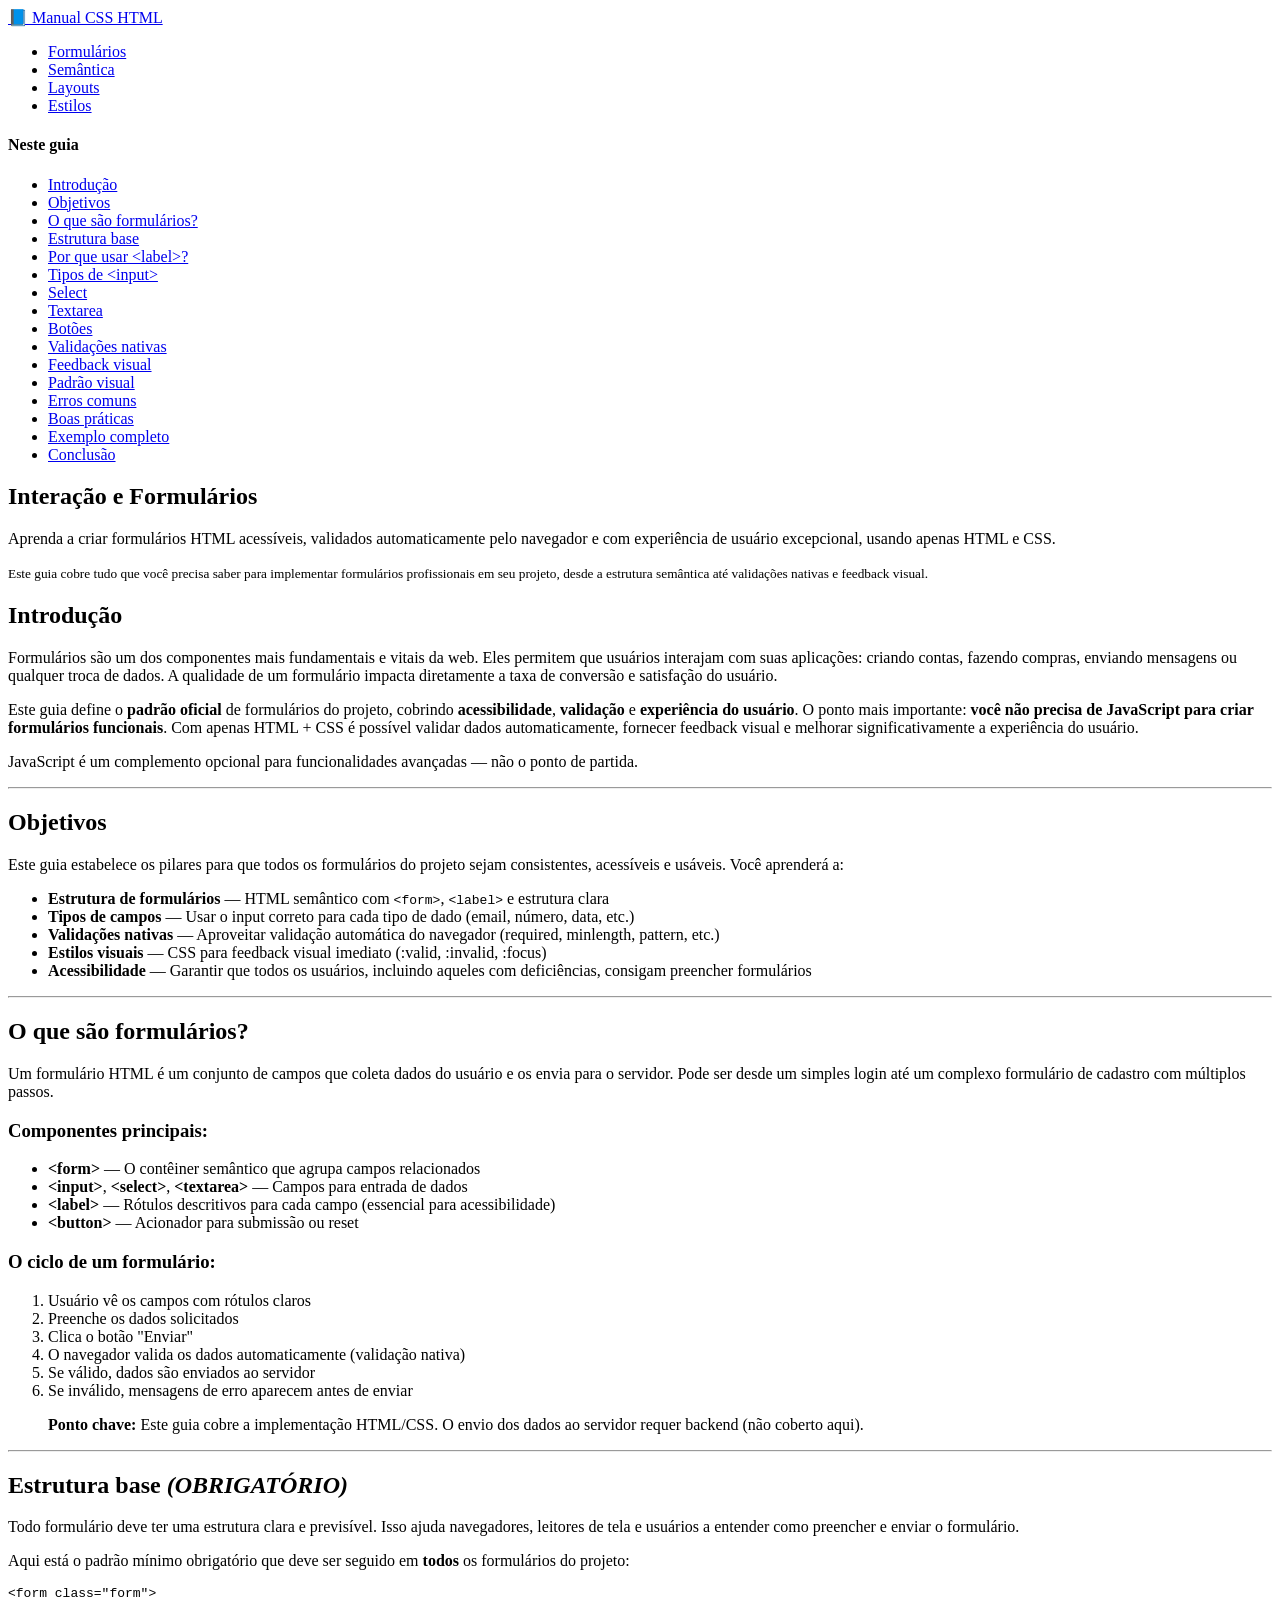
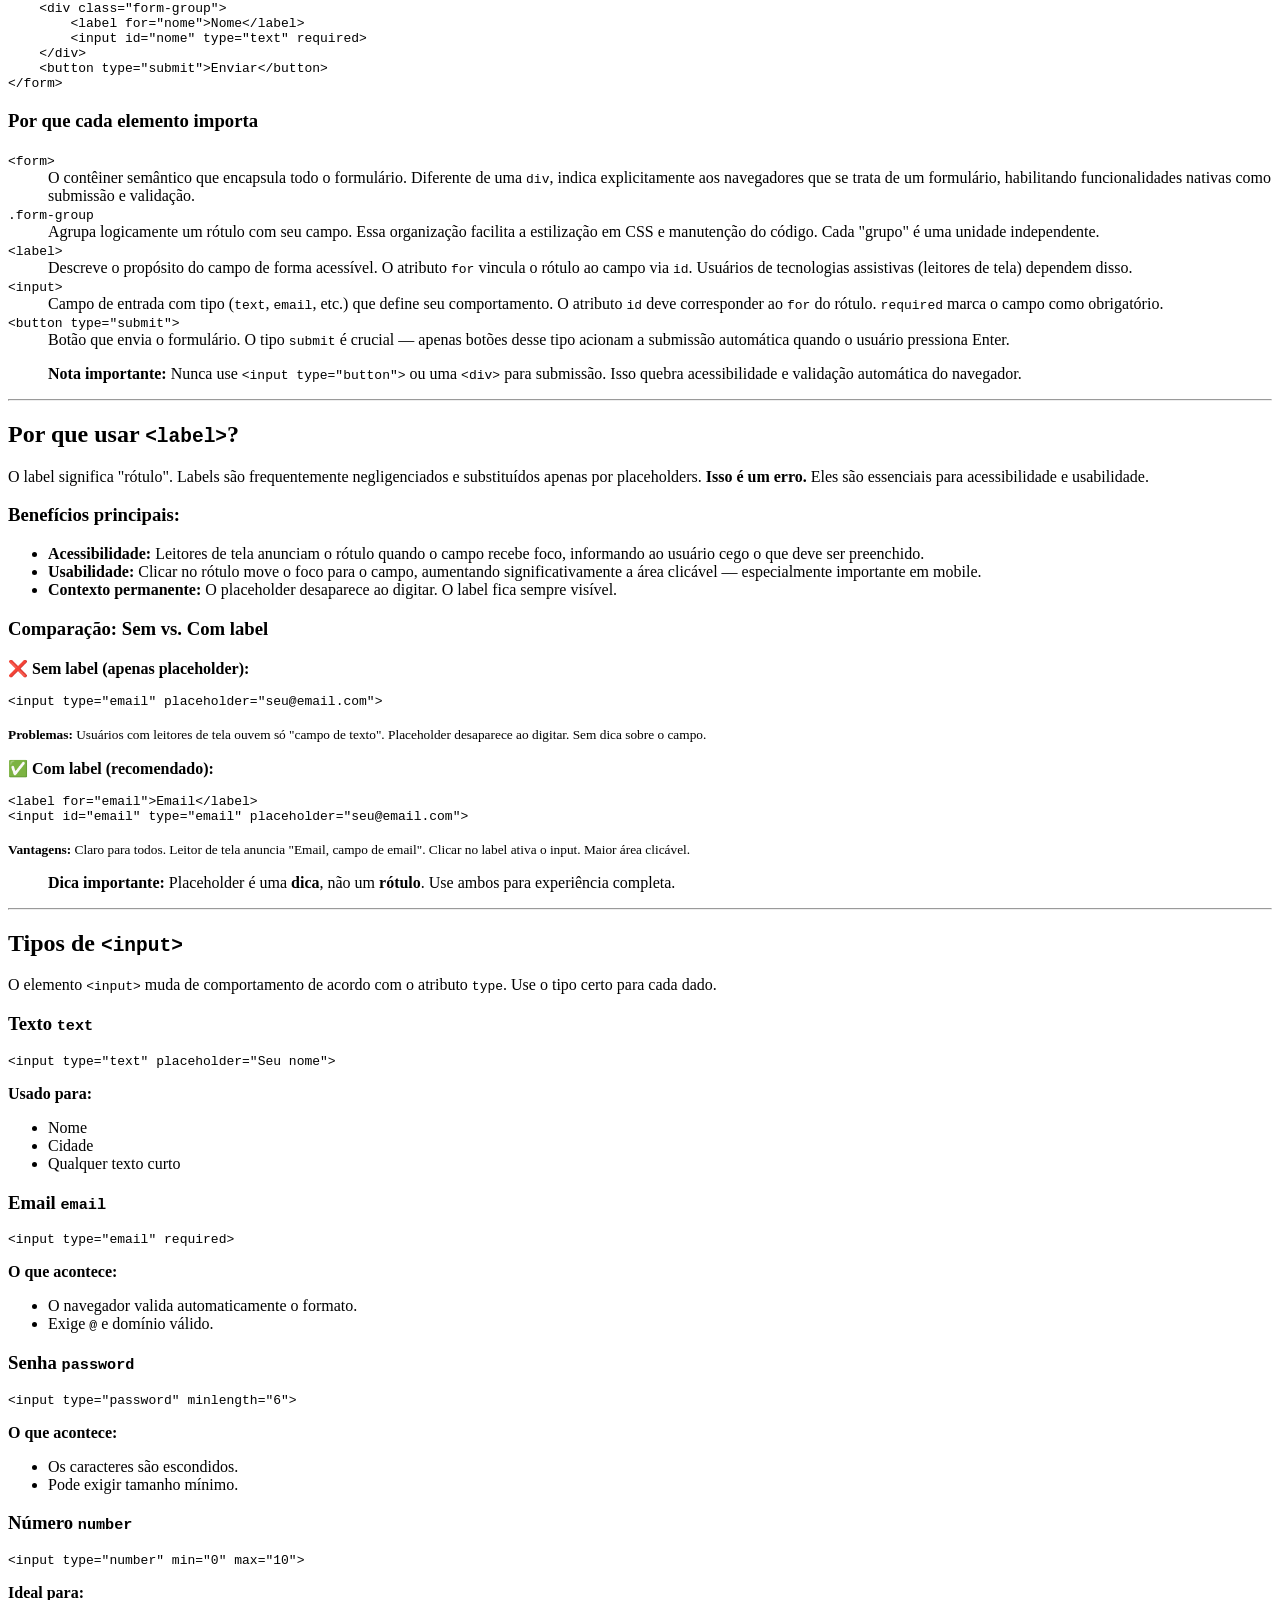
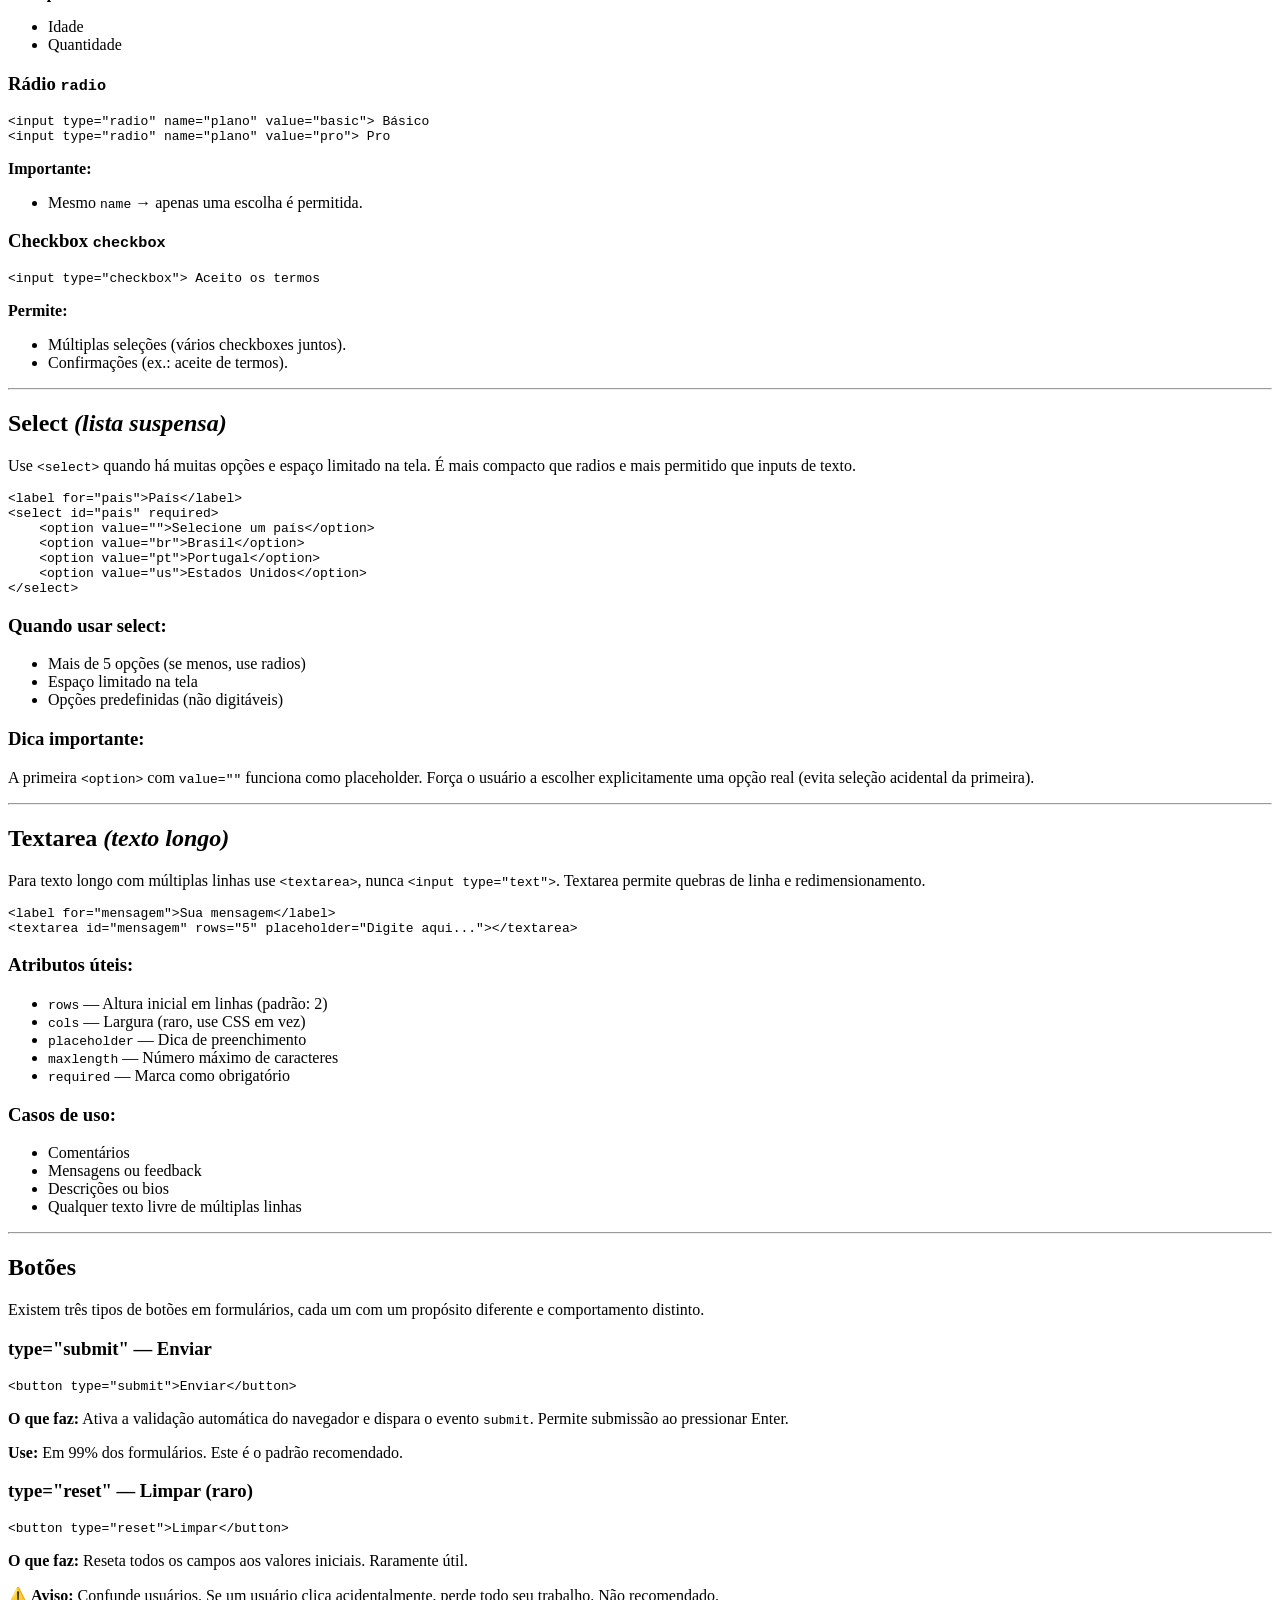
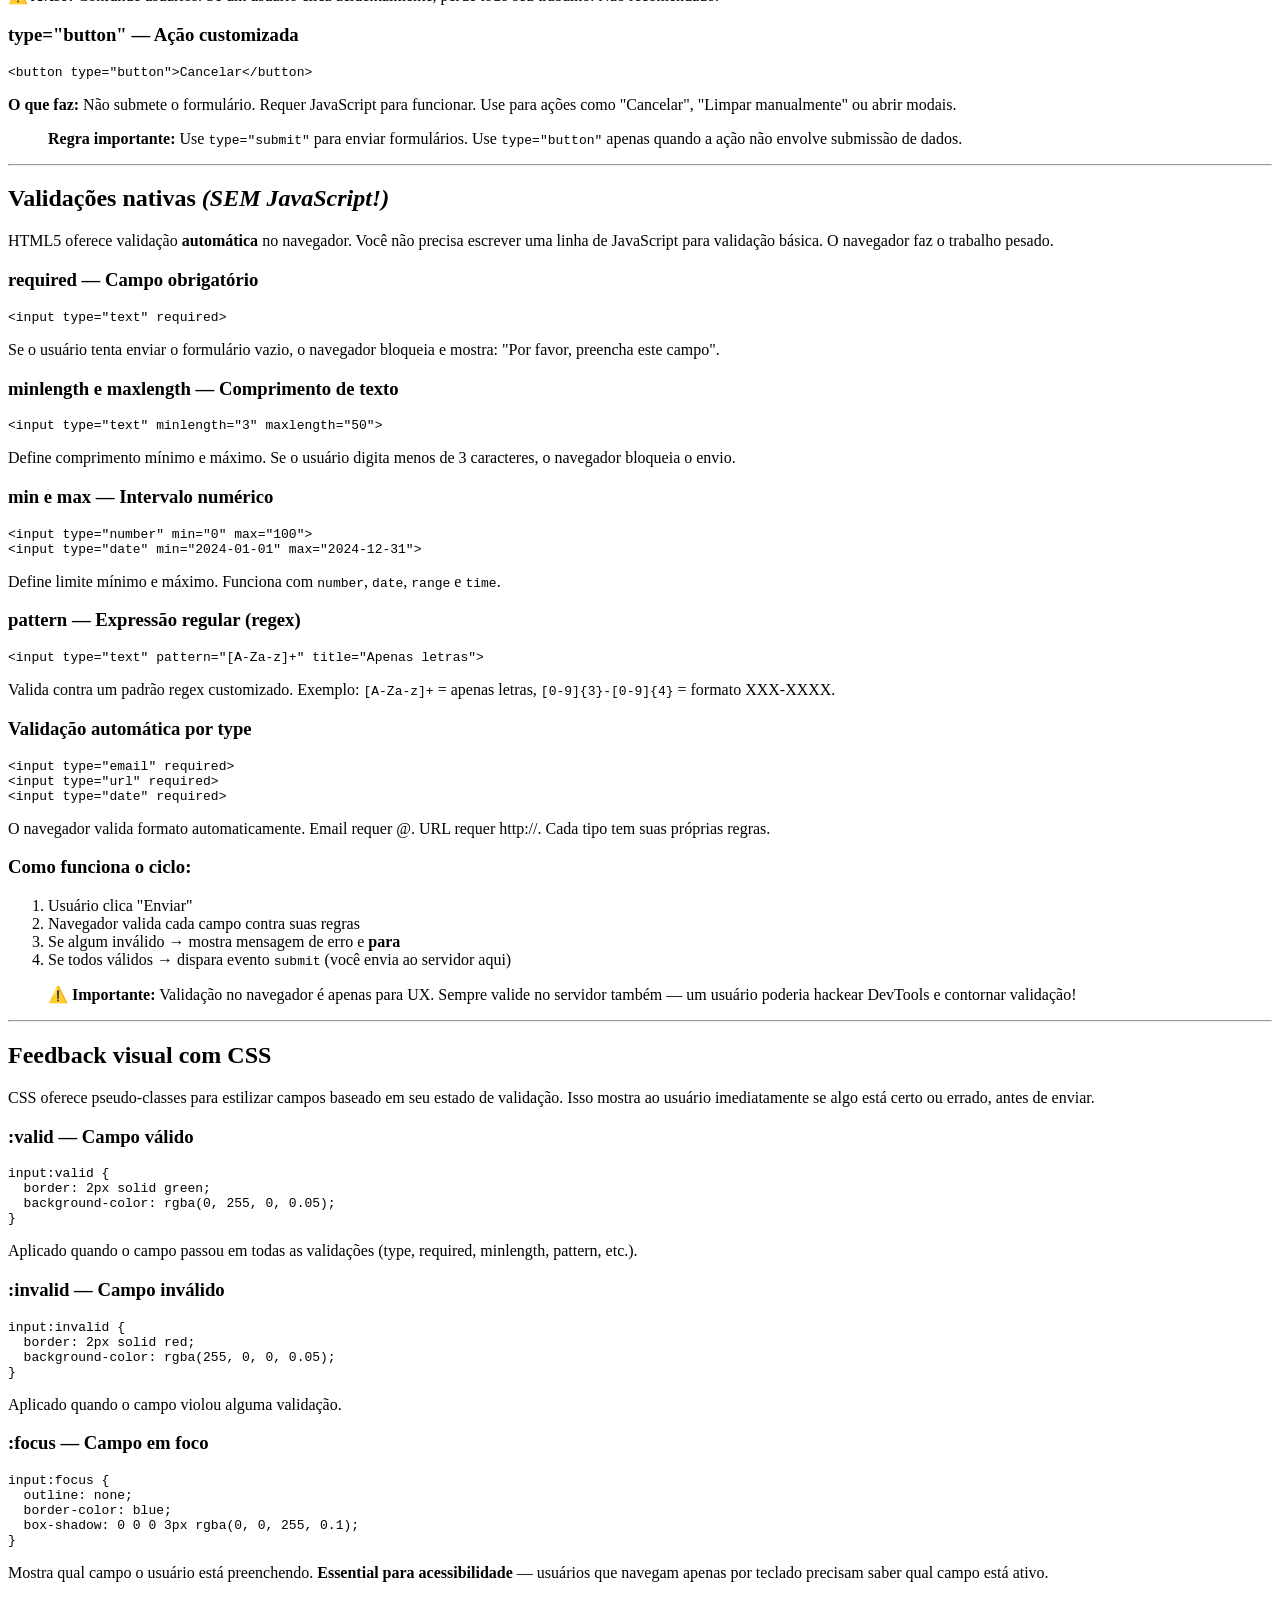
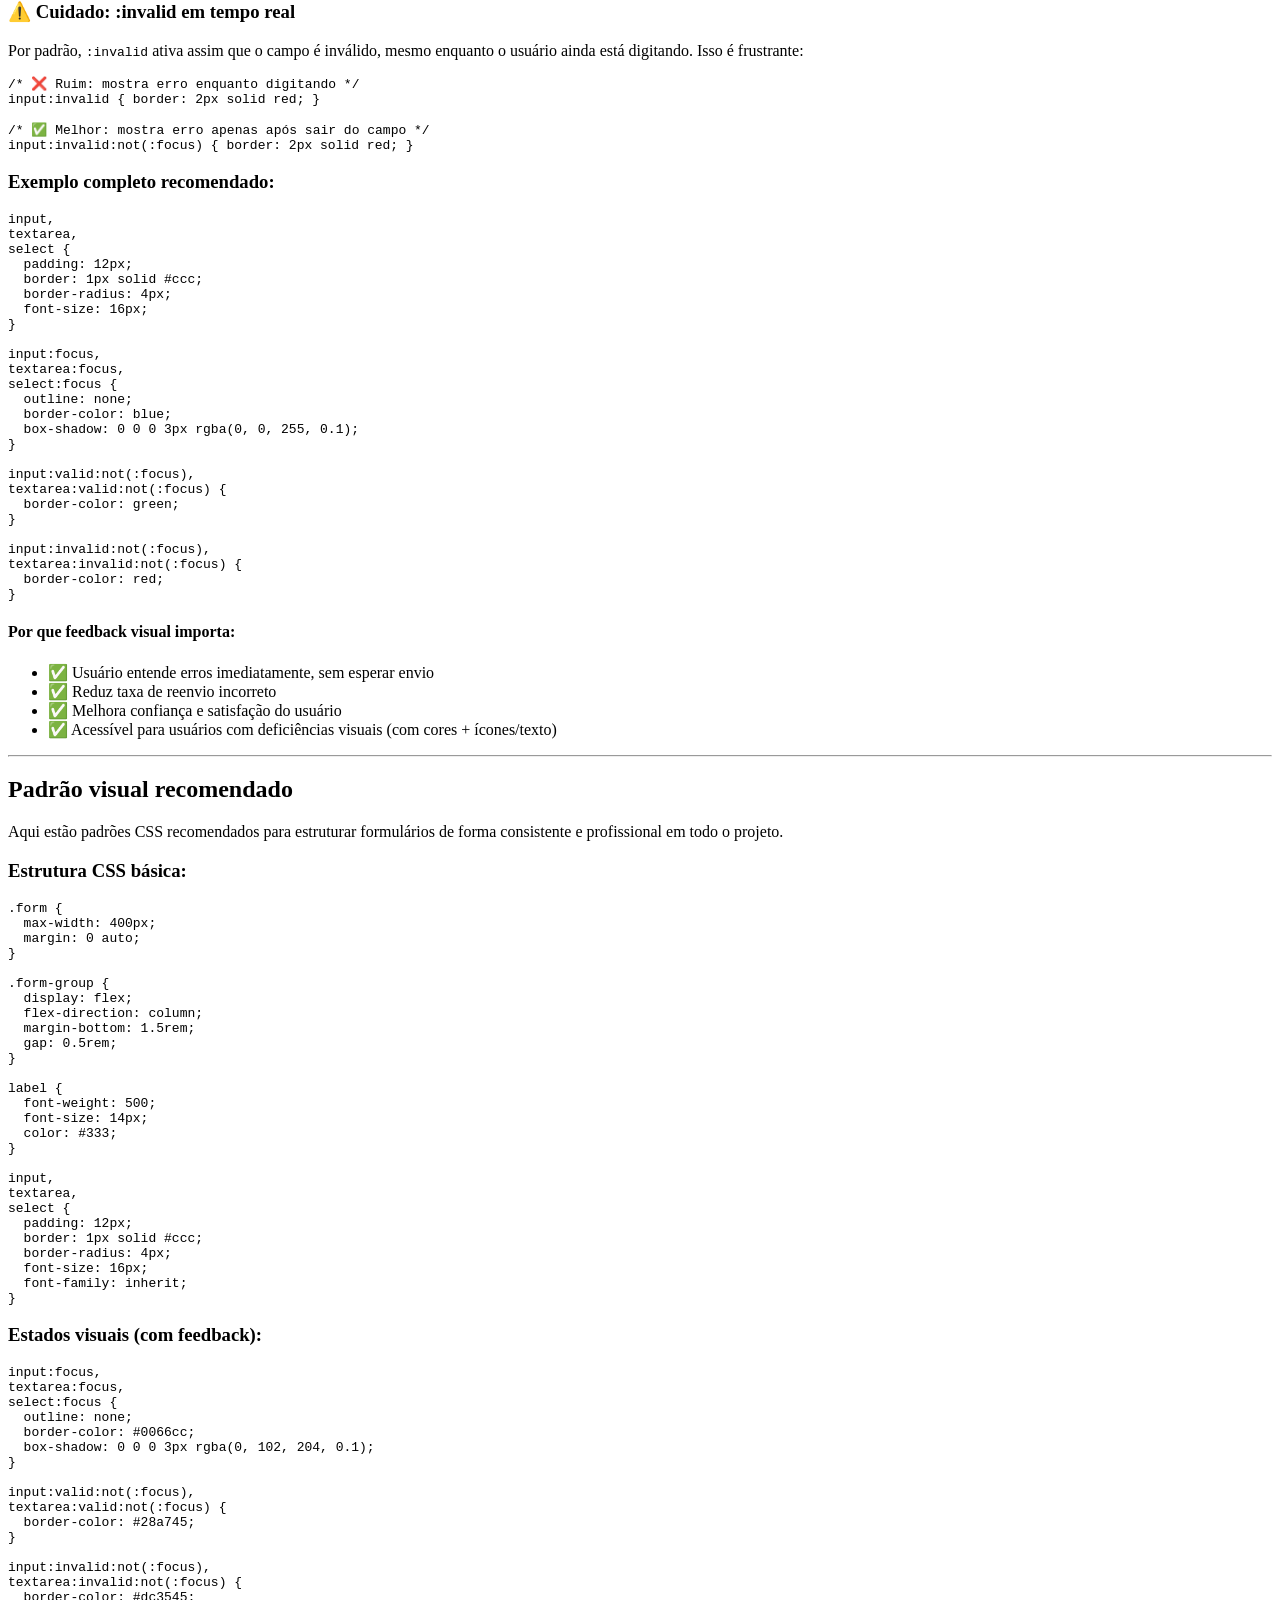
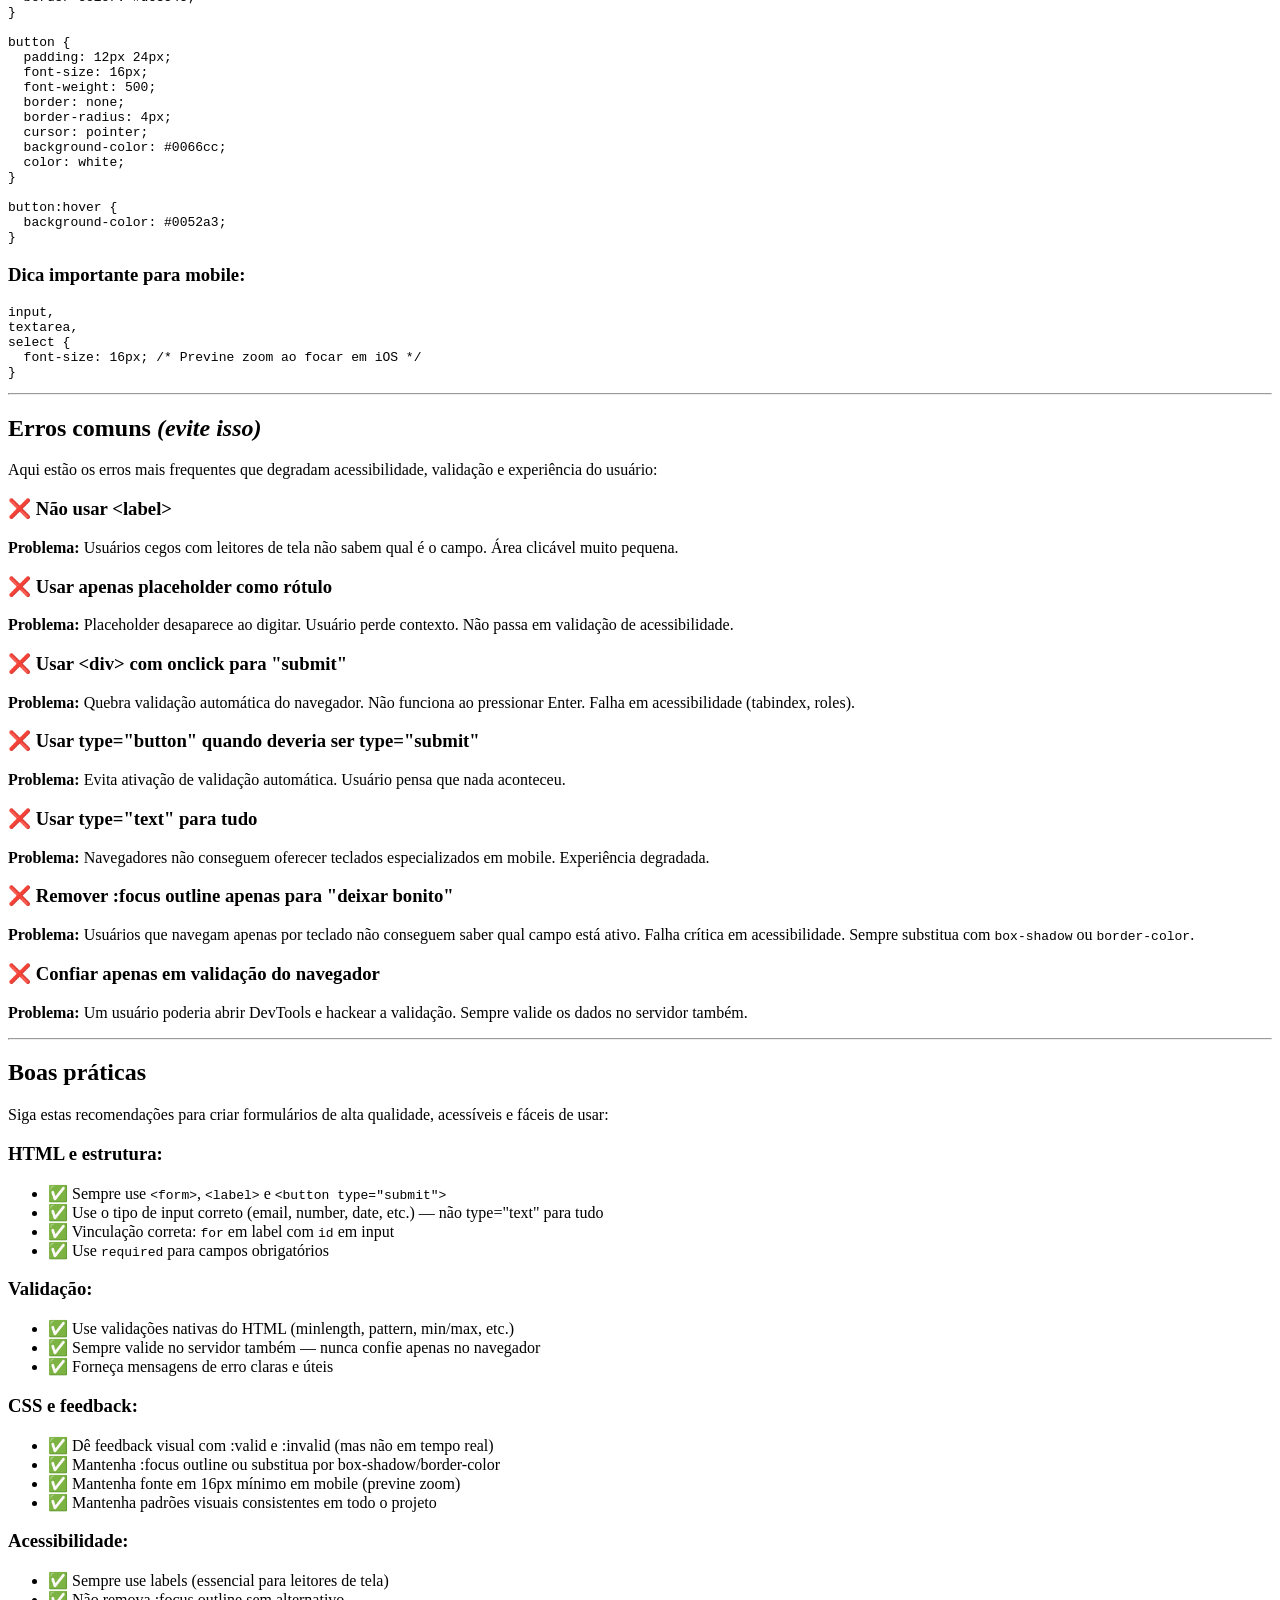
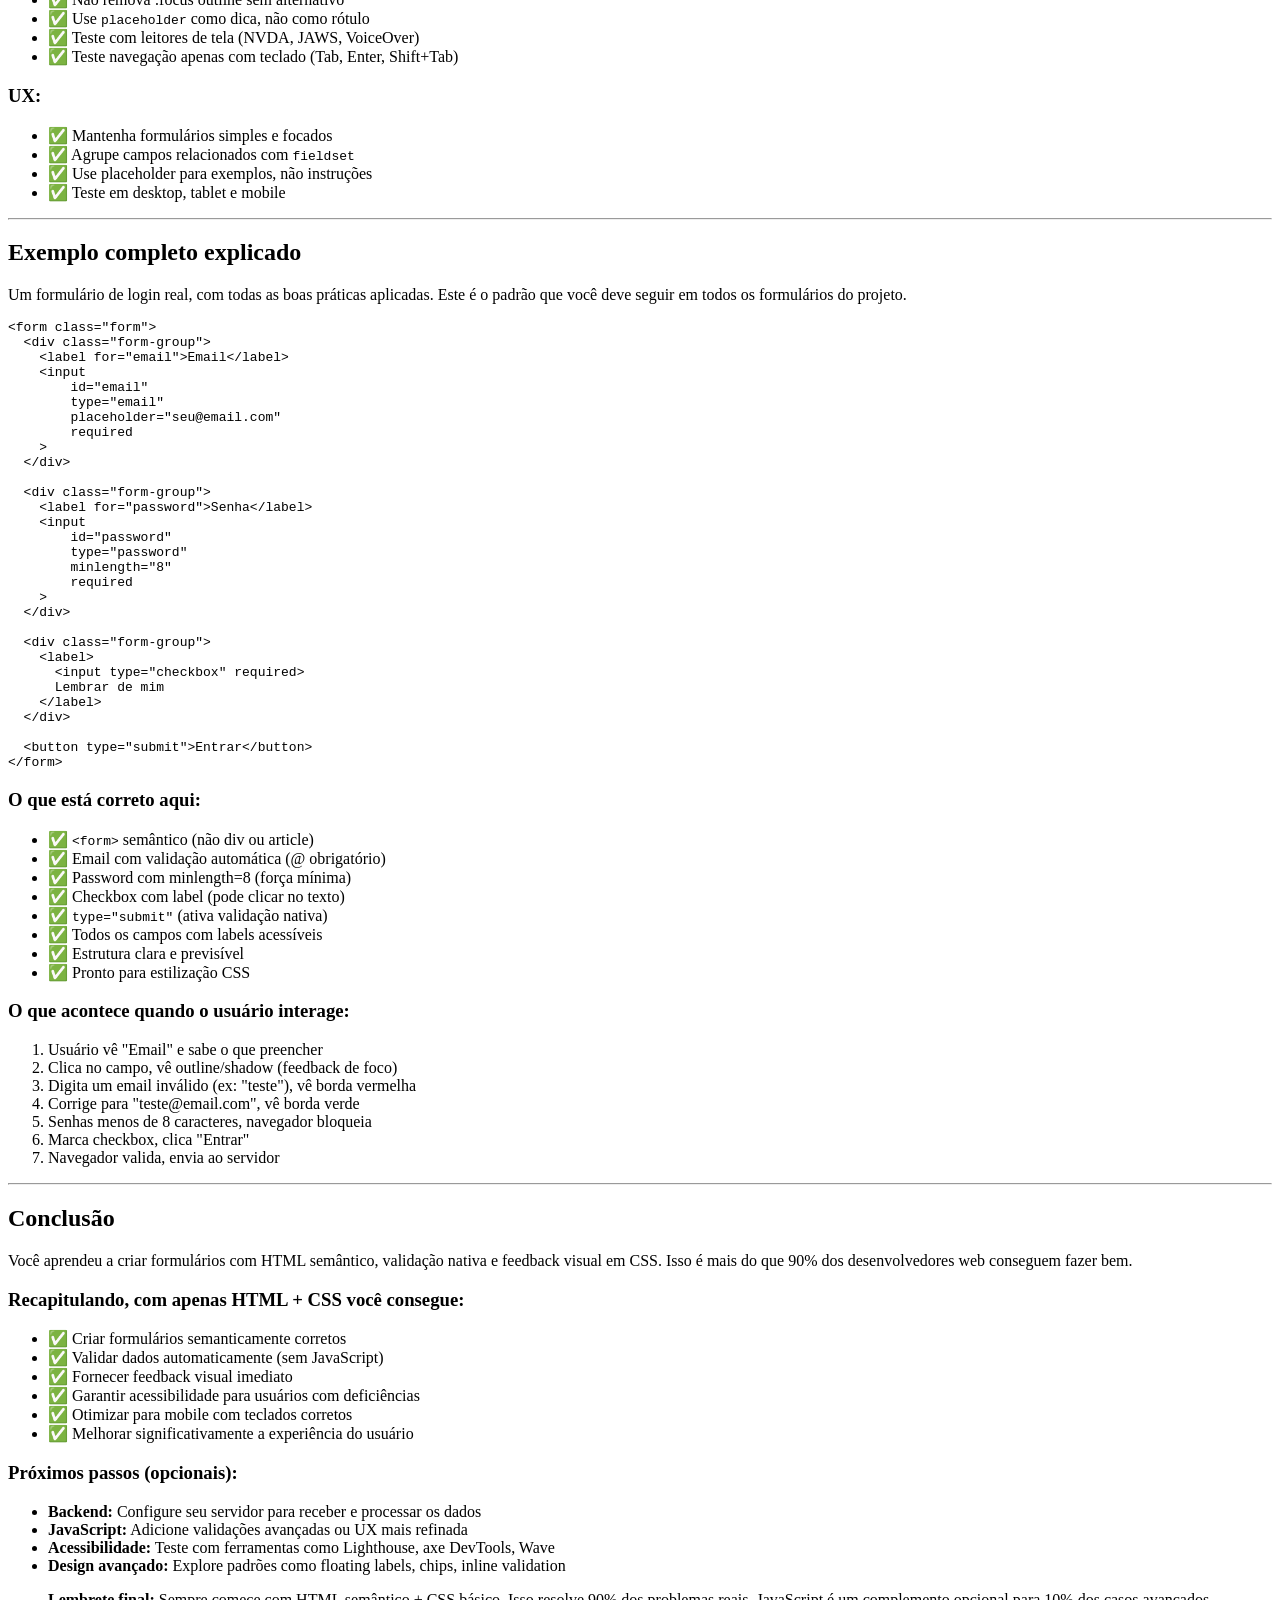
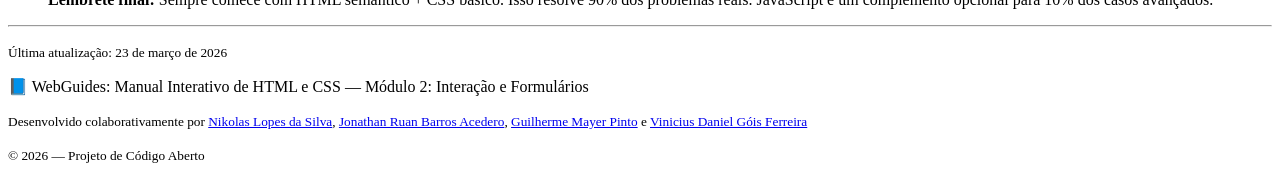
==== pages/forms.html @ d57c1c41 "feat: adiciona guia semântico e colaborativo para formulários HTML - Cria forms-novo.html com estrut" ====
<!DOCTYPE html>
<html lang="pt-br">

<head>
    <meta charset="UTF-8">
    <meta name="viewport" content="width=device-width, initial-scale=1.0">
    <title>Módulo 2 — Interação e Formulários (HTML/CSS)</title>
</head>

<body>
    <div id="app">
        <!-- Header -->
        <header id="header">
            <nav id="navbar">
                <div id="navbar-title">
                    <a href="../index.html">📘 Manual CSS HTML</a>
                </div>
                <ul id="navbar-menu">
                    <li><a href="../pages/forms.html">Formulários</a></li>
                    <li><a href="../pages/semantics.html">Semântica</a></li>
                    <li><a href="../pages/layouts.html">Layouts</a></li>
                    <li><a href="../pages/styles.html">Estilos</a></li>
                </ul>
            </nav>
        </header>

        <!-- Container Principal -->
        <div id="container">
            <!-- Sidebar Navigation -->
            <aside id="sidebar">
                <nav id="sidebar-nav">
                    <div id="sidebar-title">
                        <h4>Neste guia</h4>
                    </div>
                    <ul id="sidebar-links">
                        <li><a href="#introducao">Introdução</a></li>
                        <li><a href="#objetivos">Objetivos</a></li>
                        <li><a href="#o-que-sao">O que são formulários?</a></li>
                        <li><a href="#estrutura-base">Estrutura base</a></li>
                        <li><a href="#por-que-label">Por que usar &lt;label&gt;?</a></li>
                        <li><a href="#tipos-input">Tipos de &lt;input&gt;</a></li>
                        <li><a href="#select">Select</a></li>
                        <li><a href="#textarea">Textarea</a></li>
                        <li><a href="#botoes">Botões</a></li>
                        <li><a href="#validacoes">Validações nativas</a></li>
                        <li><a href="#feedback-css">Feedback visual</a></li>
                        <li><a href="#padrao-visual">Padrão visual</a></li>
                        <li><a href="#erros-comuns">Erros comuns</a></li>
                        <li><a href="#boas-praticas">Boas práticas</a></li>
                        <li><a href="#exemplo-completo">Exemplo completo</a></li>
                        <li><a href="#conclusao">Conclusão</a></li>
                    </ul>
                </nav>
            </aside>

            <!-- Main Content -->
            <main id="main-content">
                <!-- Header do conteúdo -->
                <article id="article-content">
                    <div id="content-header">
                        <h1>Interação e Formulários</h1>
                        <p>Aprenda a criar formulários HTML acessíveis, validados automaticamente pelo navegador e com
                            experiência de usuário excepcional, usando apenas HTML e CSS.</p>
                        <p><small>Este guia cobre tudo que você precisa saber para implementar formulários profissionais
                                em seu projeto, desde a estrutura semântica até validações nativas e feedback
                                visual.</small></p>
                    </div>

                    <!-- Seção: Introdução -->
                    <section id="introducao">
                        <h2>Introdução</h2>
                        <p>Formulários são um dos componentes mais fundamentais e vitais da web. Eles permitem que
                            usuários interajam com suas aplicações: criando contas, fazendo compras, enviando mensagens
                            ou qualquer troca de dados. A qualidade de um formulário impacta diretamente a taxa de
                            conversão e satisfação do usuário.</p>
                        <p>Este guia define o <strong>padrão oficial</strong> de formulários do projeto, cobrindo
                            <strong>acessibilidade</strong>, <strong>validação</strong> e <strong>experiência do
                                usuário</strong>. O ponto mais importante: <strong>você não precisa de JavaScript para
                                criar formulários funcionais</strong>. Com apenas HTML + CSS é possível validar dados
                            automaticamente, fornecer feedback visual e melhorar significativamente a experiência do
                            usuário.
                        </p>
                        <p>JavaScript é um complemento opcional para funcionalidades avançadas — não o ponto de partida.
                        </p>
                    </section>

                    <hr>

                    <!-- Seção: Objetivos -->
                    <section id="objetivos">
                        <h2>Objetivos</h2>
                        <p>Este guia estabelece os pilares para que todos os formulários do projeto sejam consistentes,
                            acessíveis e usáveis. Você aprenderá a:</p>
                        <ul>
                            <li><strong>Estrutura de formulários</strong> — HTML semântico com
                                <code>&lt;form&gt;</code>, <code>&lt;label&gt;</code> e estrutura clara
                            </li>
                            <li><strong>Tipos de campos</strong> — Usar o input correto para cada tipo de dado (email,
                                número, data, etc.)</li>
                            <li><strong>Validações nativas</strong> — Aproveitar validação automática do navegador
                                (required, minlength, pattern, etc.)</li>
                            <li><strong>Estilos visuais</strong> — CSS para feedback visual imediato (:valid, :invalid,
                                :focus)</li>
                            <li><strong>Acessibilidade</strong> — Garantir que todos os usuários, incluindo aqueles com
                                deficiências, consigam preencher formulários</li>
                        </ul>
                    </section>

                    <hr>

                    <!-- Seção: O que são formulários -->
                    <section id="o-que-sao">
                        <h2>O que são formulários?</h2>
                        <p>Um formulário HTML é um conjunto de campos que coleta dados do usuário e os envia para o
                            servidor. Pode ser desde um simples login até um complexo formulário de cadastro com
                            múltiplos passos.</p>

                        <h3>Componentes principais:</h3>
                        <ul>
                            <li><strong>&lt;form&gt;</strong> — O contêiner semântico que agrupa campos relacionados
                            </li>
                            <li><strong>&lt;input&gt;</strong>, <strong>&lt;select&gt;</strong>,
                                <strong>&lt;textarea&gt;</strong> — Campos para entrada de dados
                            </li>
                            <li><strong>&lt;label&gt;</strong> — Rótulos descritivos para cada campo (essencial para
                                acessibilidade)</li>
                            <li><strong>&lt;button&gt;</strong> — Acionador para submissão ou reset</li>
                        </ul>

                        <h3>O ciclo de um formulário:</h3>
                        <ol>
                            <li>Usuário vê os campos com rótulos claros</li>
                            <li>Preenche os dados solicitados</li>
                            <li>Clica o botão "Enviar"</li>
                            <li>O navegador valida os dados automaticamente (validação nativa)</li>
                            <li>Se válido, dados são enviados ao servidor</li>
                            <li>Se inválido, mensagens de erro aparecem antes de enviar</li>
                        </ol>

                        <blockquote>
                            <p><strong>Ponto chave:</strong> Este guia cobre a implementação HTML/CSS. O envio dos dados
                                ao servidor requer backend (não coberto aqui).</p>
                        </blockquote>
                    </section>

                    <hr>

                    <!-- Seção: Estrutura-base -->
                    <section id="estrutura-base">
                        <h2>Estrutura base <em>(OBRIGATÓRIO)</em></h2>
                        <p>Todo formulário deve ter uma estrutura clara e previsível. Isso ajuda navegadores, leitores
                            de tela e usuários a entender como preencher e enviar o formulário.</p>
                        <p>Aqui está o padrão mínimo obrigatório que deve ser seguido em <strong>todos</strong> os
                            formulários do projeto:</p>
                        <pre><code>&lt;form class="form"&gt;
    &lt;div class="form-group"&gt;
        &lt;label for="nome"&gt;Nome&lt;/label&gt;
        &lt;input id="nome" type="text" required&gt;
    &lt;/div&gt;
    &lt;button type="submit"&gt;Enviar&lt;/button&gt;
&lt;/form&gt;</code></pre>

                        <h3>Por que cada elemento importa</h3>
                        <dl>
                            <dt><code>&lt;form&gt;</code></dt>
                            <dd>O contêiner semântico que encapsula todo o formulário. Diferente de uma
                                <code>div</code>, indica explicitamente aos navegadores que se trata de um formulário,
                                habilitando funcionalidades nativas como submissão e validação.
                            </dd>

                            <dt><code>.form-group</code></dt>
                            <dd>Agrupa logicamente um rótulo com seu campo. Essa organização facilita a estilização em
                                CSS e manutenção do código. Cada "grupo" é uma unidade independente.</dd>

                            <dt><code>&lt;label&gt;</code></dt>
                            <dd>Descreve o propósito do campo de forma acessível. O atributo <code>for</code> vincula o
                                rótulo ao campo via <code>id</code>. Usuários de tecnologias assistivas (leitores de
                                tela) dependem disso.</dd>

                            <dt><code>&lt;input&gt;</code></dt>
                            <dd>Campo de entrada com tipo (<code>text</code>, <code>email</code>, etc.) que define seu
                                comportamento. O atributo <code>id</code> deve corresponder ao <code>for</code> do
                                rótulo. <code>required</code> marca o campo como obrigatório.</dd>

                            <dt><code>&lt;button type="submit"&gt;</code></dt>
                            <dd>Botão que envia o formulário. O tipo <code>submit</code> é crucial — apenas botões desse
                                tipo acionam a submissão automática quando o usuário pressiona Enter.</dd>
                        </dl>

                        <blockquote>
                            <p><strong>Nota importante:</strong> Nunca use <code>&lt;input type="button"&gt;</code> ou
                                uma <code>&lt;div&gt;</code> para submissão. Isso quebra acessibilidade e validação
                                automática do navegador.</p>
                        </blockquote>
                    </section>

                    <hr>

                    <!-- Seção: Por que usar label -->
                    <section id="por-que-label">
                        <h2>Por que usar <code>&lt;label&gt;</code>?</h2>
                        <p>O label significa "rótulo". Labels são frequentemente negligenciados e substituídos apenas
                            por placeholders. <strong>Isso é um erro.</strong> Eles são essenciais para acessibilidade e
                            usabilidade.</p>

                        <h3>Benefícios principais:</h3>
                        <ul>
                            <li><strong>Acessibilidade:</strong> Leitores de tela anunciam o rótulo quando o campo
                                recebe foco, informando ao usuário cego o que deve ser preenchido.</li>
                            <li><strong>Usabilidade:</strong> Clicar no rótulo move o foco para o campo, aumentando
                                significativamente a área clicável — especialmente importante em mobile.</li>
                            <li><strong>Contexto permanente:</strong> O placeholder desaparece ao digitar. O label fica
                                sempre visível.</li>
                        </ul>

                        <h3>Comparação: Sem vs. Com label</h3>
                        <p><strong>❌ Sem label (apenas placeholder):</strong></p>
                        <pre><code>&lt;input type="email" placeholder="seu@email.com"&gt;</code></pre>
                        <p><small><strong>Problemas:</strong> Usuários com leitores de tela ouvem só "campo de texto".
                                Placeholder desaparece ao digitar. Sem dica sobre o campo.</small></p>

                        <p><strong>✅ Com label (recomendado):</strong></p>
                        <pre><code>&lt;label for="email"&gt;Email&lt;/label&gt;
&lt;input id="email" type="email" placeholder="seu@email.com"&gt;</code></pre>
                        <p><small><strong>Vantagens:</strong> Claro para todos. Leitor de tela anuncia "Email, campo de
                                email". Clicar no label ativa o input. Maior área clicável.</small></p>

                        <blockquote>
                            <p><strong>Dica importante:</strong> Placeholder é uma <strong>dica</strong>, não um
                                <strong>rótulo</strong>. Use ambos para experiência completa.
                            </p>
                        </blockquote>
                    </section>

                    <hr>

                    <!-- Seção: Tipos de input -->
                    <section id="tipos-input">
                        <h2>Tipos de <code>&lt;input&gt;</code></h2>
                        <p>O elemento <code>&lt;input&gt;</code> muda de comportamento de acordo com o atributo
                            <code>type</code>. Use o tipo certo para cada dado.
                        </p>

                        <h3>Texto <code>text</code></h3>
                        <pre><code>&lt;input type="text" placeholder="Seu nome"&gt;</code></pre>
                        <p><strong>Usado para:</strong></p>
                        <ul>
                            <li>Nome</li>
                            <li>Cidade</li>
                            <li>Qualquer texto curto</li>
                        </ul>

                        <h3>Email <code>email</code></h3>
                        <pre><code>&lt;input type="email" required&gt;</code></pre>
                        <p><strong>O que acontece:</strong></p>
                        <ul>
                            <li>O navegador valida automaticamente o formato.</li>
                            <li>Exige <code>@</code> e domínio válido.</li>
                        </ul>

                        <h3>Senha <code>password</code></h3>
                        <pre><code>&lt;input type="password" minlength="6"&gt;</code></pre>
                        <p><strong>O que acontece:</strong></p>
                        <ul>
                            <li>Os caracteres são escondidos.</li>
                            <li>Pode exigir tamanho mínimo.</li>
                        </ul>

                        <h3>Número <code>number</code></h3>
                        <pre><code>&lt;input type="number" min="0" max="10"&gt;</code></pre>
                        <p><strong>Ideal para:</strong></p>
                        <ul>
                            <li>Idade</li>
                            <li>Quantidade</li>
                        </ul>

                        <h3>Rádio <code>radio</code></h3>
                        <pre><code>&lt;input type="radio" name="plano" value="basic"&gt; Básico
&lt;input type="radio" name="plano" value="pro"&gt; Pro</code></pre>
                        <p><strong>Importante:</strong></p>
                        <ul>
                            <li>Mesmo <code>name</code> → apenas uma escolha é permitida.</li>
                        </ul>

                        <h3>Checkbox <code>checkbox</code></h3>
                        <pre><code>&lt;input type="checkbox"&gt; Aceito os termos</code></pre>
                        <p><strong>Permite:</strong></p>
                        <ul>
                            <li>Múltiplas seleções (vários checkboxes juntos).</li>
                            <li>Confirmações (ex.: aceite de termos).</li>
                        </ul>
                    </section>

                    <hr>

                    <!-- Seção: Select -->
                    <section id="select">
                        <h2>Select <em>(lista suspensa)</em></h2>
                        <p>Use <code>&lt;select&gt;</code> quando há muitas opções e espaço limitado na tela. É mais
                            compacto que radios e mais permitido que inputs de texto.</p>

                        <pre><code>&lt;label for="pais"&gt;País&lt;/label&gt;
&lt;select id="pais" required&gt;
    &lt;option value=""&gt;Selecione um país&lt;/option&gt;
    &lt;option value="br"&gt;Brasil&lt;/option&gt;
    &lt;option value="pt"&gt;Portugal&lt;/option&gt;
    &lt;option value="us"&gt;Estados Unidos&lt;/option&gt;
&lt;/select&gt;</code></pre>

                        <h3>Quando usar select:</h3>
                        <ul>
                            <li>Mais de 5 opções (se menos, use radios)</li>
                            <li>Espaço limitado na tela</li>
                            <li>Opções predefinidas (não digitáveis)</li>
                        </ul>

                        <h3>Dica importante:</h3>
                        <p>A primeira <code>&lt;option&gt;</code> com <code>value=""</code> funciona como placeholder.
                            Força o usuário a escolher explicitamente uma opção real (evita seleção acidental da
                            primeira).</p>
                    </section>

                    <hr>

                    <!-- Seção: Textarea -->
                    <section id="textarea">
                        <h2>Textarea <em>(texto longo)</em></h2>
                        <p>Para texto longo com múltiplas linhas use <code>&lt;textarea&gt;</code>, nunca
                            <code>&lt;input type="text"&gt;</code>. Textarea permite quebras de linha e
                            redimensionamento.
                        </p>

                        <pre><code>&lt;label for="mensagem"&gt;Sua mensagem&lt;/label&gt;
&lt;textarea id="mensagem" rows="5" placeholder="Digite aqui..."&gt;&lt;/textarea&gt;</code></pre>

                        <h3>Atributos úteis:</h3>
                        <ul>
                            <li><code>rows</code> — Altura inicial em linhas (padrão: 2)</li>
                            <li><code>cols</code> — Largura (raro, use CSS em vez)</li>
                            <li><code>placeholder</code> — Dica de preenchimento</li>
                            <li><code>maxlength</code> — Número máximo de caracteres</li>
                            <li><code>required</code> — Marca como obrigatório</li>
                        </ul>

                        <h3>Casos de uso:</h3>
                        <ul>
                            <li>Comentários</li>
                            <li>Mensagens ou feedback</li>
                            <li>Descrições ou bios</li>
                            <li>Qualquer texto livre de múltiplas linhas</li>
                        </ul>
                    </section>

                    <hr>

                    <!-- Seção: Botões -->
                    <section id="botoes">
                        <h2>Botões</h2>
                        <p>Existem três tipos de botões em formulários, cada um com um propósito diferente e
                            comportamento distinto.</p>

                        <h3>type="submit" — Enviar</h3>
                        <pre><code>&lt;button type="submit"&gt;Enviar&lt;/button&gt;</code></pre>
                        <p><strong>O que faz:</strong> Ativa a validação automática do navegador e dispara o evento
                            <code>submit</code>. Permite submissão ao pressionar Enter.
                        </p>
                        <p><strong>Use:</strong> Em 99% dos formulários. Este é o padrão recomendado.</p>

                        <h3>type="reset" — Limpar (raro)</h3>
                        <pre><code>&lt;button type="reset"&gt;Limpar&lt;/button&gt;</code></pre>
                        <p><strong>O que faz:</strong> Reseta todos os campos aos valores iniciais. Raramente útil.</p>
                        <p><strong>⚠️ Aviso:</strong> Confunde usuários. Se um usuário clica acidentalmente, perde todo
                            seu trabalho. Não recomendado.</p>

                        <h3>type="button" — Ação customizada</h3>
                        <pre><code>&lt;button type="button"&gt;Cancelar&lt;/button&gt;</code></pre>
                        <p><strong>O que faz:</strong> Não submete o formulário. Requer JavaScript para funcionar. Use
                            para ações como "Cancelar", "Limpar manualmente" ou abrir modais.</p>

                        <blockquote>
                            <p><strong>Regra importante:</strong> Use <code>type="submit"</code> para enviar
                                formulários. Use <code>type="button"</code> apenas quando a ação não envolve submissão
                                de dados.</p>
                        </blockquote>
                    </section>

                    <hr>

                    <!-- Seção: Validações -->
                    <section id="validacoes">
                        <h2>Validações nativas <em>(SEM JavaScript!)</em></h2>
                        <p>HTML5 oferece validação <strong>automática</strong> no navegador. Você não precisa escrever
                            uma linha de JavaScript para validação básica. O navegador faz o trabalho pesado.</p>

                        <h3>required — Campo obrigatório</h3>
                        <pre><code>&lt;input type="text" required&gt;</code></pre>
                        <p>Se o usuário tenta enviar o formulário vazio, o navegador bloqueia e mostra: "Por favor,
                            preencha este campo".</p>

                        <h3>minlength e maxlength — Comprimento de texto</h3>
                        <pre><code>&lt;input type="text" minlength="3" maxlength="50"&gt;</code></pre>
                        <p>Define comprimento mínimo e máximo. Se o usuário digita menos de 3 caracteres, o navegador
                            bloqueia o envio.</p>

                        <h3>min e max — Intervalo numérico</h3>
                        <pre><code>&lt;input type="number" min="0" max="100"&gt;
&lt;input type="date" min="2024-01-01" max="2024-12-31"&gt;</code></pre>
                        <p>Define limite mínimo e máximo. Funciona com <code>number</code>, <code>date</code>,
                            <code>range</code> e <code>time</code>.
                        </p>

                        <h3>pattern — Expressão regular (regex)</h3>
                        <pre><code>&lt;input type="text" pattern="[A-Za-z]+" title="Apenas letras"&gt;</code></pre>
                        <p>Valida contra um padrão regex customizado. Exemplo: <code>[A-Za-z]+</code> = apenas letras,
                            <code>[0-9]{3}-[0-9]{4}</code> = formato XXX-XXXX.
                        </p>

                        <h3>Validação automática por type</h3>
                        <pre><code>&lt;input type="email" required&gt;
&lt;input type="url" required&gt;
&lt;input type="date" required&gt;</code></pre>
                        <p>O navegador valida formato automaticamente. Email requer @. URL requer http://. Cada tipo tem
                            suas próprias regras.</p>

                        <h3>Como funciona o ciclo:</h3>
                        <ol>
                            <li>Usuário clica "Enviar"</li>
                            <li>Navegador valida cada campo contra suas regras</li>
                            <li>Se algum inválido → mostra mensagem de erro e <strong>para</strong></li>
                            <li>Se todos válidos → dispara evento <code>submit</code> (você envia ao servidor aqui)</li>
                        </ol>

                        <blockquote>
                            <p><strong>⚠️ Importante:</strong> Validação no navegador é apenas para UX. Sempre valide no
                                servidor também — um usuário poderia hackear DevTools e contornar validação!</p>
                        </blockquote>
                    </section>

                    <hr>

                    <!-- Seção: Feedback visual -->
                    <section id="feedback-css">
                        <h2>Feedback visual com CSS</h2>
                        <p>CSS oferece pseudo-classes para estilizar campos baseado em seu estado de validação. Isso
                            mostra ao usuário imediatamente se algo está certo ou errado, antes de enviar.</p>

                        <h3>:valid — Campo válido</h3>
                        <pre><code>input:valid {
  border: 2px solid green;
  background-color: rgba(0, 255, 0, 0.05);
}</code></pre>
                        <p>Aplicado quando o campo passou em todas as validações (type, required, minlength, pattern,
                            etc.).</p>

                        <h3>:invalid — Campo inválido</h3>
                        <pre><code>input:invalid {
  border: 2px solid red;
  background-color: rgba(255, 0, 0, 0.05);
}</code></pre>
                        <p>Aplicado quando o campo violou alguma validação.</p>

                        <h3>:focus — Campo em foco</h3>
                        <pre><code>input:focus {
  outline: none;
  border-color: blue;
  box-shadow: 0 0 0 3px rgba(0, 0, 255, 0.1);
}</code></pre>
                        <p>Mostra qual campo o usuário está preenchendo. <strong>Essential para acessibilidade</strong>
                            — usuários que navegam apenas por teclado precisam saber qual campo está ativo.</p>

                        <h3>⚠️ Cuidado: :invalid em tempo real</h3>
                        <p>Por padrão, <code>:invalid</code> ativa assim que o campo é inválido, mesmo enquanto o
                            usuário ainda está digitando. Isso é frustrante:</p>
                        <pre><code>/* ❌ Ruim: mostra erro enquanto digitando */
input:invalid { border: 2px solid red; }

/* ✅ Melhor: mostra erro apenas após sair do campo */
input:invalid:not(:focus) { border: 2px solid red; }</code></pre>

                        <h3>Exemplo completo recomendado:</h3>
                        <pre><code>input,
textarea,
select {
  padding: 12px;
  border: 1px solid #ccc;
  border-radius: 4px;
  font-size: 16px;
}

input:focus,
textarea:focus,
select:focus {
  outline: none;
  border-color: blue;
  box-shadow: 0 0 0 3px rgba(0, 0, 255, 0.1);
}

input:valid:not(:focus),
textarea:valid:not(:focus) {
  border-color: green;
}

input:invalid:not(:focus),
textarea:invalid:not(:focus) {
  border-color: red;
}</code></pre>

                        <h4>Por que feedback visual importa:</h4>
                        <ul>
                            <li>✅ Usuário entende erros imediatamente, sem esperar envio</li>
                            <li>✅ Reduz taxa de reenvio incorreto</li>
                            <li>✅ Melhora confiança e satisfação do usuário</li>
                            <li>✅ Acessível para usuários com deficiências visuais (com cores + ícones/texto)</li>
                        </ul>
                    </section>

                    <hr>

                    <!-- Seção: Padrão visual -->
                    <section id="padrao-visual">
                        <h2>Padrão visual recomendado</h2>
                        <p>Aqui estão padrões CSS recomendados para estruturar formulários de forma consistente e
                            profissional em todo o projeto.</p>

                        <h3>Estrutura CSS básica:</h3>
                        <pre><code>.form {
  max-width: 400px;
  margin: 0 auto;
}

.form-group {
  display: flex;
  flex-direction: column;
  margin-bottom: 1.5rem;
  gap: 0.5rem;
}

label {
  font-weight: 500;
  font-size: 14px;
  color: #333;
}

input,
textarea,
select {
  padding: 12px;
  border: 1px solid #ccc;
  border-radius: 4px;
  font-size: 16px;
  font-family: inherit;
}</code></pre>

                        <h3>Estados visuais (com feedback):</h3>
                        <pre><code>input:focus,
textarea:focus,
select:focus {
  outline: none;
  border-color: #0066cc;
  box-shadow: 0 0 0 3px rgba(0, 102, 204, 0.1);
}

input:valid:not(:focus),
textarea:valid:not(:focus) {
  border-color: #28a745;
}

input:invalid:not(:focus),
textarea:invalid:not(:focus) {
  border-color: #dc3545;
}

button {
  padding: 12px 24px;
  font-size: 16px;
  font-weight: 500;
  border: none;
  border-radius: 4px;
  cursor: pointer;
  background-color: #0066cc;
  color: white;
}

button:hover {
  background-color: #0052a3;
}</code></pre>

                        <h3>Dica importante para mobile:</h3>
                        <pre><code>input,
textarea,
select {
  font-size: 16px; /* Previne zoom ao focar em iOS */
}</code></pre>
                    </section>

                    <hr>

                    <!-- Seção: Erros comuns -->
                    <section id="erros-comuns">
                        <h2>Erros comuns <em>(evite isso)</em></h2>
                        <p>Aqui estão os erros mais frequentes que degradam acessibilidade, validação e experiência do
                            usuário:</p>

                        <h3>❌ Não usar &lt;label&gt;</h3>
                        <p><strong>Problema:</strong> Usuários cegos com leitores de tela não sabem qual é o campo. Área
                            clicável muito pequena.</p>

                        <h3>❌ Usar apenas placeholder como rótulo</h3>
                        <p><strong>Problema:</strong> Placeholder desaparece ao digitar. Usuário perde contexto. Não
                            passa em validação de acessibilidade.</p>

                        <h3>❌ Usar &lt;div&gt; com onclick para "submit"</h3>
                        <p><strong>Problema:</strong> Quebra validação automática do navegador. Não funciona ao
                            pressionar Enter. Falha em acessibilidade (tabindex, roles).</p>

                        <h3>❌ Usar type="button" quando deveria ser type="submit"</h3>
                        <p><strong>Problema:</strong> Evita ativação de validação automática. Usuário pensa que nada
                            aconteceu.</p>

                        <h3>❌ Usar type="text" para tudo</h3>
                        <p><strong>Problema:</strong> Navegadores não conseguem oferecer teclados especializados em
                            mobile. Experiência degradada.</p>

                        <h3>❌ Remover :focus outline apenas para "deixar bonito"</h3>
                        <p><strong>Problema:</strong> Usuários que navegam apenas por teclado não conseguem saber qual
                            campo está ativo. Falha crítica em acessibilidade. Sempre substitua com
                            <code>box-shadow</code> ou <code>border-color</code>.
                        </p>

                        <h3>❌ Confiar apenas em validação do navegador</h3>
                        <p><strong>Problema:</strong> Um usuário poderia abrir DevTools e hackear a validação. Sempre
                            valide os dados no servidor também.</p>
                    </section>

                    <hr>

                    <!-- Seção: Boas práticas -->
                    <section id="boas-praticas">
                        <h2>Boas práticas</h2>
                        <p>Siga estas recomendações para criar formulários de alta qualidade, acessíveis e fáceis de
                            usar:</p>

                        <h3>HTML e estrutura:</h3>
                        <ul>
                            <li>✅ Sempre use <code>&lt;form&gt;</code>, <code>&lt;label&gt;</code> e
                                <code>&lt;button type="submit"&gt;</code>
                            </li>
                            <li>✅ Use o tipo de input correto (email, number, date, etc.) — não type="text" para tudo
                            </li>
                            <li>✅ Vinculação correta: <code>for</code> em label com <code>id</code> em input</li>
                            <li>✅ Use <code>required</code> para campos obrigatórios</li>
                        </ul>

                        <h3>Validação:</h3>
                        <ul>
                            <li>✅ Use validações nativas do HTML (minlength, pattern, min/max, etc.)</li>
                            <li>✅ Sempre valide no servidor também — nunca confie apenas no navegador</li>
                            <li>✅ Forneça mensagens de erro claras e úteis</li>
                        </ul>

                        <h3>CSS e feedback:</h3>
                        <ul>
                            <li>✅ Dê feedback visual com :valid e :invalid (mas não em tempo real)</li>
                            <li>✅ Mantenha :focus outline ou substitua por box-shadow/border-color</li>
                            <li>✅ Mantenha fonte em 16px mínimo em mobile (previne zoom)</li>
                            <li>✅ Mantenha padrões visuais consistentes em todo o projeto</li>
                        </ul>

                        <h3>Acessibilidade:</h3>
                        <ul>
                            <li>✅ Sempre use labels (essencial para leitores de tela)</li>
                            <li>✅ Não remova :focus outline sem alternativo</li>
                            <li>✅ Use <code>placeholder</code> como dica, não como rótulo</li>
                            <li>✅ Teste com leitores de tela (NVDA, JAWS, VoiceOver)</li>
                            <li>✅ Teste navegação apenas com teclado (Tab, Enter, Shift+Tab)</li>
                        </ul>

                        <h3>UX:</h3>
                        <ul>
                            <li>✅ Mantenha formulários simples e focados</li>
                            <li>✅ Agrupe campos relacionados com <code>fieldset</code></li>
                            <li>✅ Use placeholder para exemplos, não instruções</li>
                            <li>✅ Teste em desktop, tablet e mobile</li>
                        </ul>
                    </section>

                    <hr>

                    <!-- Seção: Exemplo completo -->
                    <section id="exemplo-completo">
                        <h2>Exemplo completo explicado</h2>
                        <p>Um formulário de login real, com todas as boas práticas aplicadas. Este é o padrão que você
                            deve seguir em todos os formulários do projeto.</p>

                        <pre><code>&lt;form class="form"&gt;
  &lt;div class="form-group"&gt;
    &lt;label for="email"&gt;Email&lt;/label&gt;
    &lt;input 
        id="email" 
        type="email" 
        placeholder="seu@email.com"
        required
    &gt;
  &lt;/div&gt;

  &lt;div class="form-group"&gt;
    &lt;label for="password"&gt;Senha&lt;/label&gt;
    &lt;input 
        id="password" 
        type="password" 
        minlength="8"
        required
    &gt;
  &lt;/div&gt;

  &lt;div class="form-group"&gt;
    &lt;label&gt;
      &lt;input type="checkbox" required&gt;
      Lembrar de mim
    &lt;/label&gt;
  &lt;/div&gt;

  &lt;button type="submit"&gt;Entrar&lt;/button&gt;
&lt;/form&gt;</code></pre>

                        <h3>O que está correto aqui:</h3>
                        <ul>
                            <li>✅ <code>&lt;form&gt;</code> semântico (não div ou article)</li>
                            <li>✅ Email com validação automática (@ obrigatório)</li>
                            <li>✅ Password com minlength=8 (força mínima)</li>
                            <li>✅ Checkbox com label (pode clicar no texto)</li>
                            <li>✅ <code>type="submit"</code> (ativa validação nativa)</li>
                            <li>✅ Todos os campos com labels acessíveis</li>
                            <li>✅ Estrutura clara e previsível</li>
                            <li>✅ Pronto para estilização CSS</li>
                        </ul>

                        <h3>O que acontece quando o usuário interage:</h3>
                        <ol>
                            <li>Usuário vê "Email" e sabe o que preencher</li>
                            <li>Clica no campo, vê outline/shadow (feedback de foco)</li>
                            <li>Digita um email inválido (ex: "teste"), vê borda vermelha</li>
                            <li>Corrige para "teste@email.com", vê borda verde</li>
                            <li>Senhas menos de 8 caracteres, navegador bloqueia</li>
                            <li>Marca checkbox, clica "Entrar"</li>
                            <li>Navegador valida, envia ao servidor</li>
                        </ol>
                    </section>

                    <hr>

                    <!-- Seção: Conclusão -->
                    <section id="conclusao">
                        <h2>Conclusão</h2>
                        <p>Você aprendeu a criar formulários com HTML semântico, validação nativa e feedback visual em
                            CSS. Isso é mais do que 90% dos desenvolvedores web conseguem fazer bem.</p>

                        <h3>Recapitulando, com apenas HTML + CSS você consegue:</h3>
                        <ul>
                            <li>✅ Criar formulários semanticamente corretos</li>
                            <li>✅ Validar dados automaticamente (sem JavaScript)</li>
                            <li>✅ Fornecer feedback visual imediato</li>
                            <li>✅ Garantir acessibilidade para usuários com deficiências</li>
                            <li>✅ Otimizar para mobile com teclados corretos</li>
                            <li>✅ Melhorar significativamente a experiência do usuário</li>
                        </ul>

                        <h3>Próximos passos (opcionais):</h3>
                        <ul>
                            <li><strong>Backend:</strong> Configure seu servidor para receber e processar os dados</li>
                            <li><strong>JavaScript:</strong> Adicione validações avançadas ou UX mais refinada</li>
                            <li><strong>Acessibilidade:</strong> Teste com ferramentas como Lighthouse, axe DevTools,
                                Wave</li>
                            <li><strong>Design avançado:</strong> Explore padrões como floating labels, chips, inline
                                validation</li>
                        </ul>

                        <blockquote>
                            <p><strong>Lembrete final:</strong> Sempre comece com HTML semântico + CSS básico. Isso
                                resolve 90% dos problemas reais. JavaScript é um complemento opcional para 10% dos casos
                                avançados.</p>
                        </blockquote>
                    </section>

                    <hr>

                    <!-- Footer do conteúdo -->
                    <div id="content-footer">
                        <p><small>Última atualização: 23 de março de 2026</small></p>
                    </div>
                </article>
            </main>
        </div>

        <!-- Footer -->
        <footer id="footer">
            <nav id="footer-nav">
                <p>📘 WebGuides: Manual Interativo de HTML e CSS — Módulo 2: Interação e Formulários</p>
                <p><small>Desenvolvido colaborativamente por <a href="https://github.com/NikolasLS-IENH">Nikolas Lopes
                            da Silva</a>, <a href="https://github.com/jonathanacedero">Jonathan Ruan Barros Acedero</a>,
                        <a href="https://github.com/Guilherme-Mayer">Guilherme Mayer Pinto</a> e <a
                            href="https://github.com/vinidferreira">Vinicius Daniel Góis Ferreira</a></small></p>
                <p><small>&copy; 2026 — Projeto de Código Aberto</small></p>
            </nav>
        </footer>
    </div>
</body>

</html>
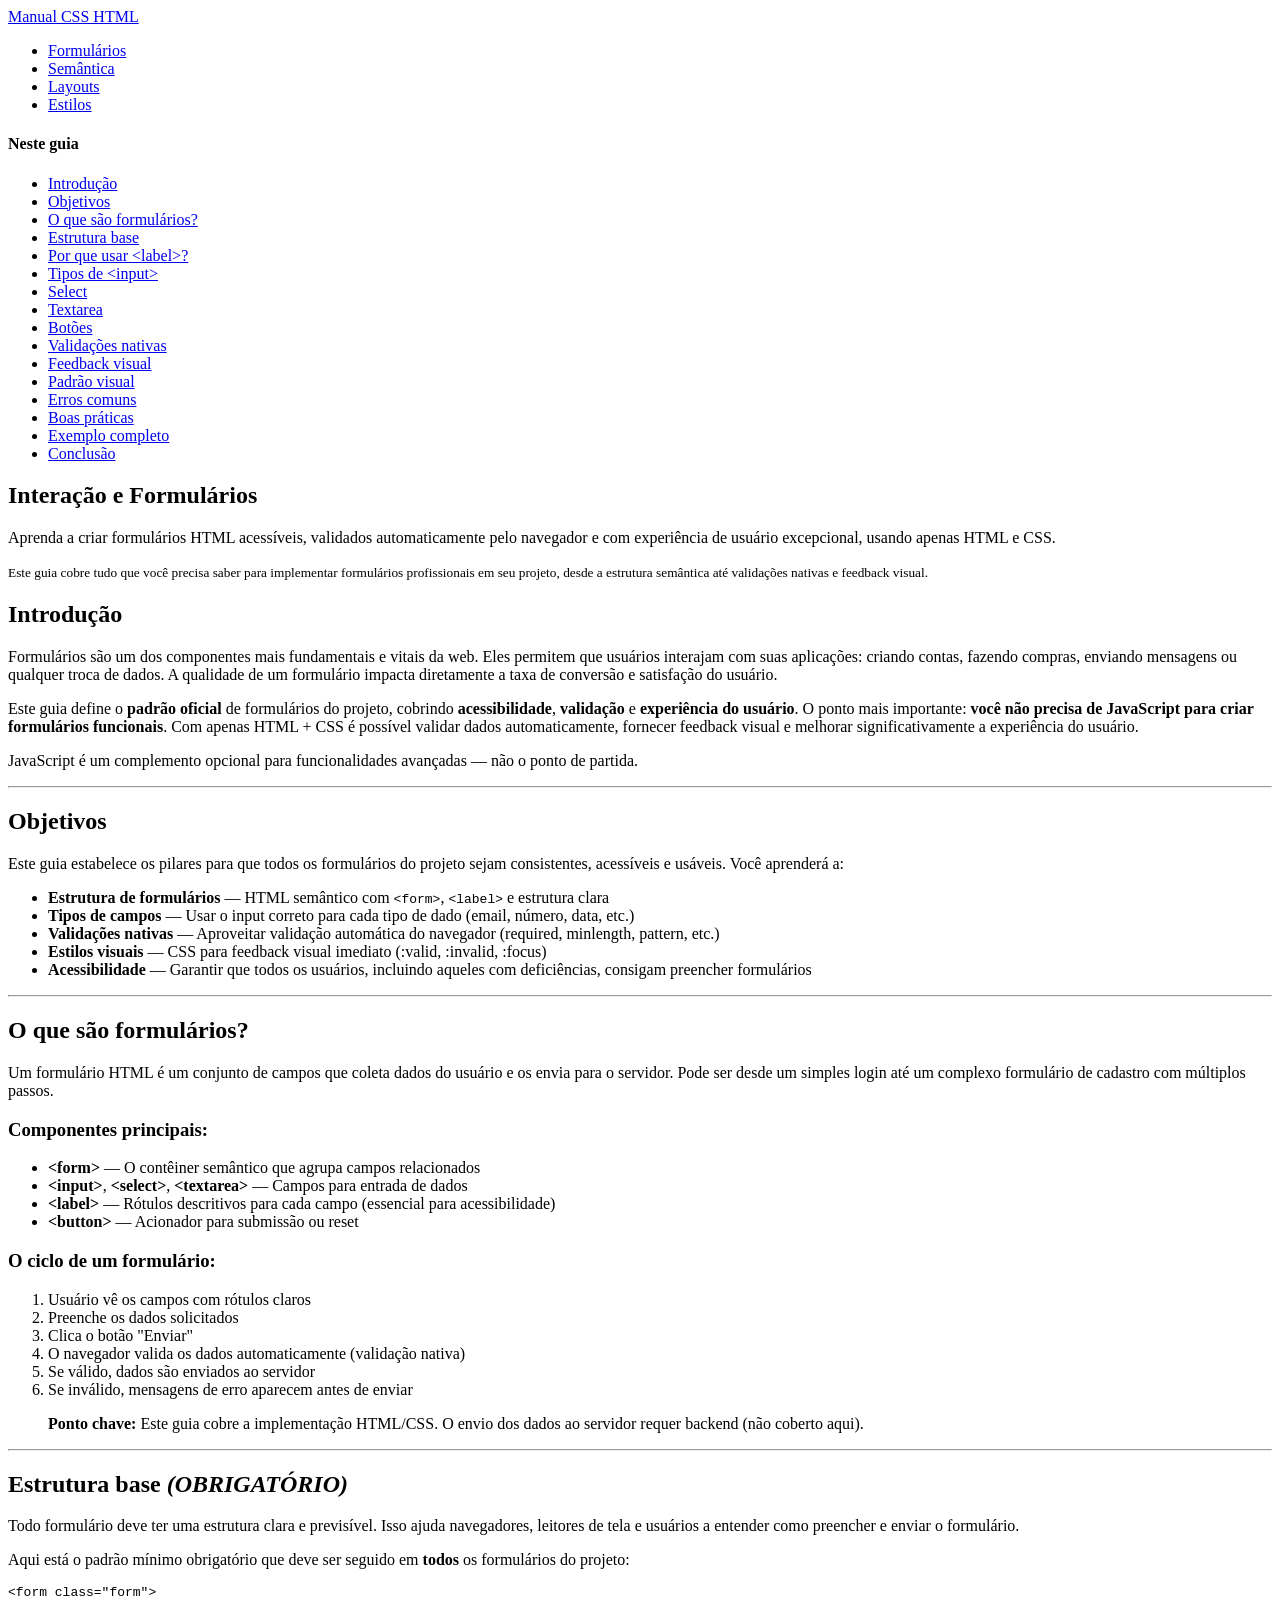
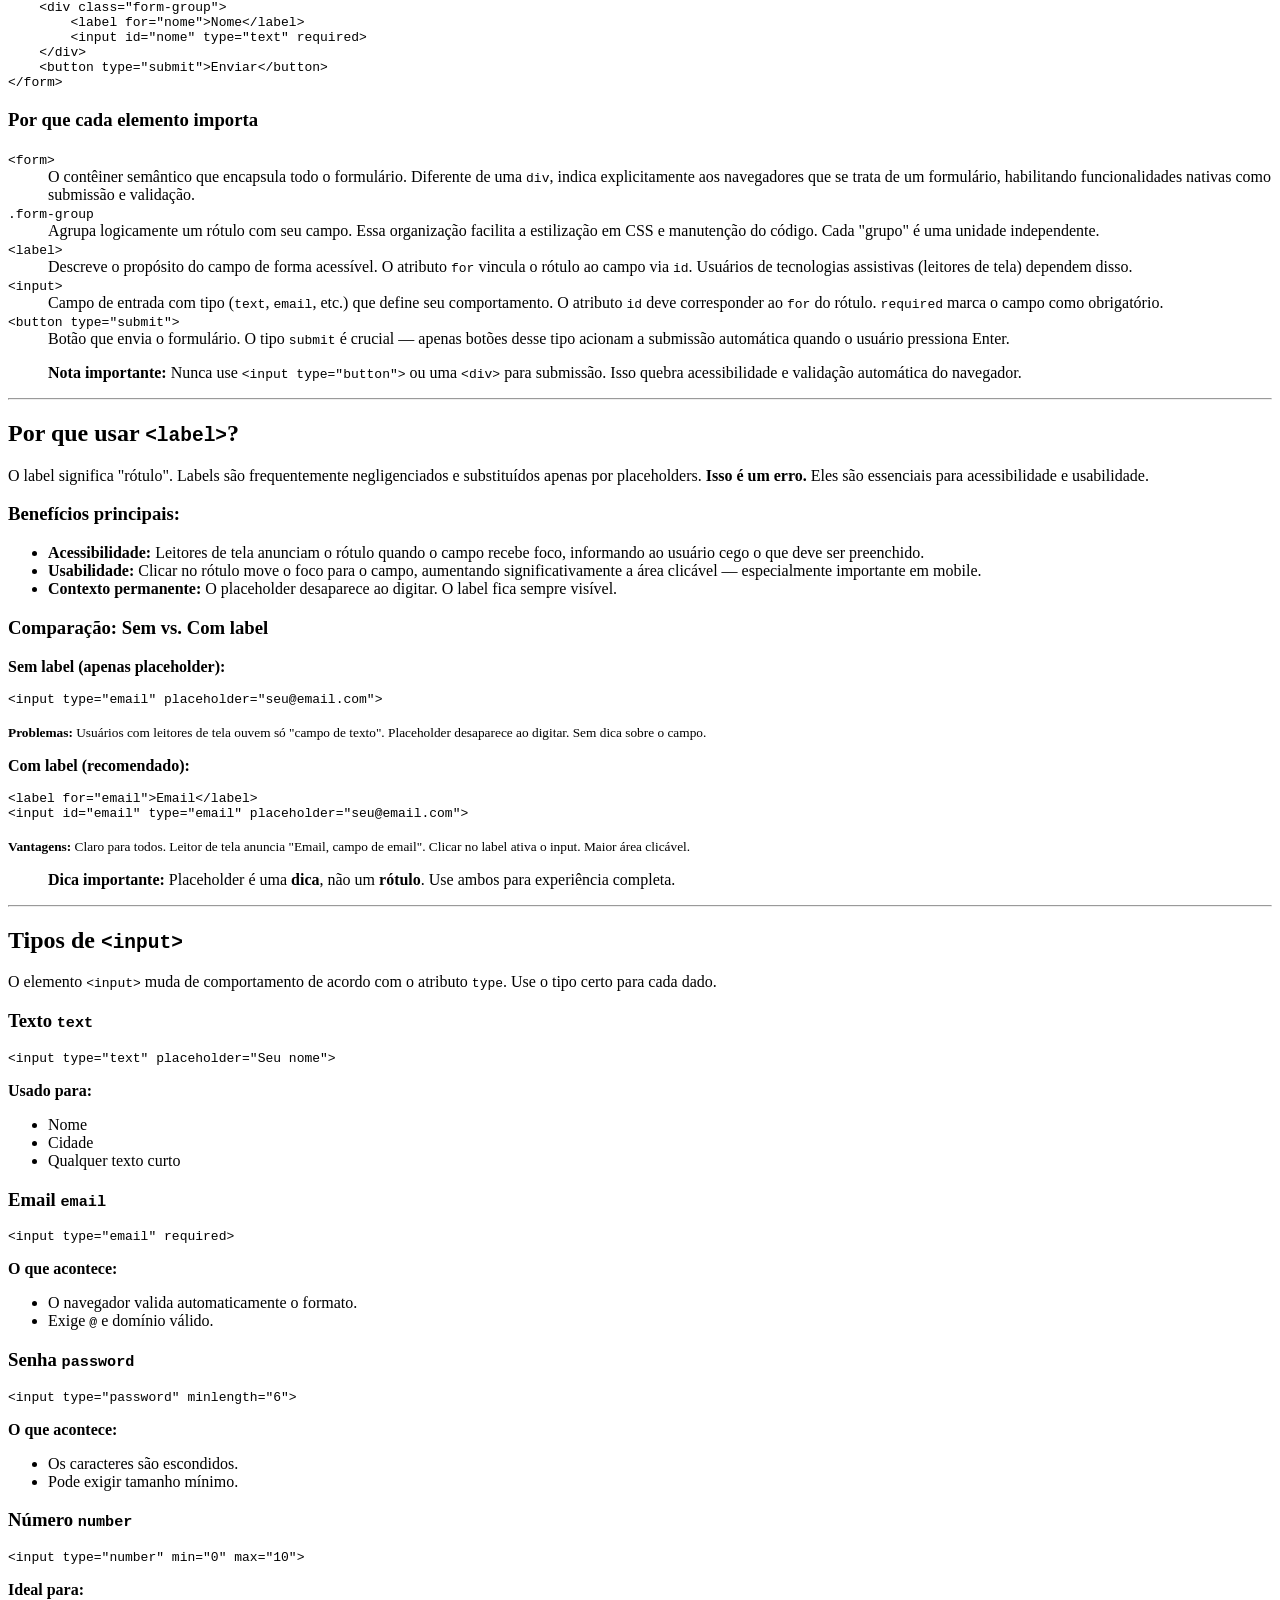
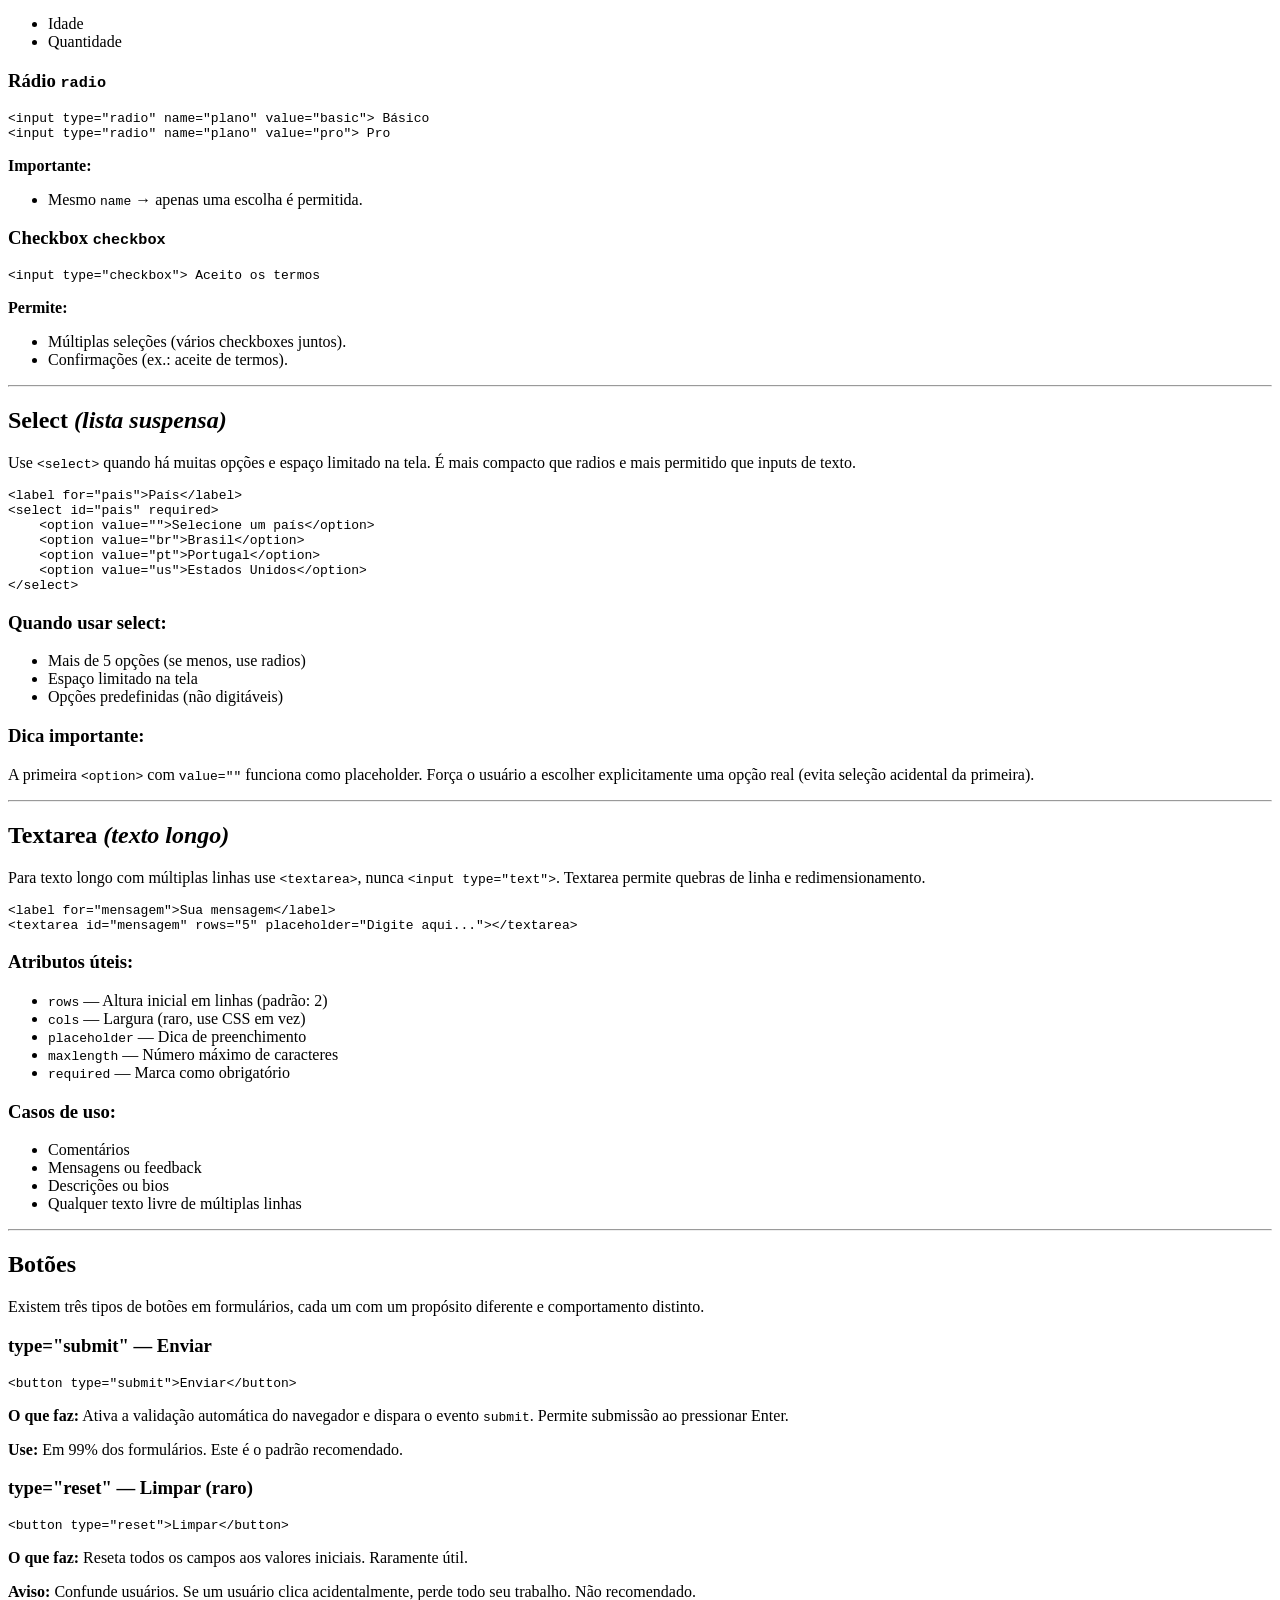
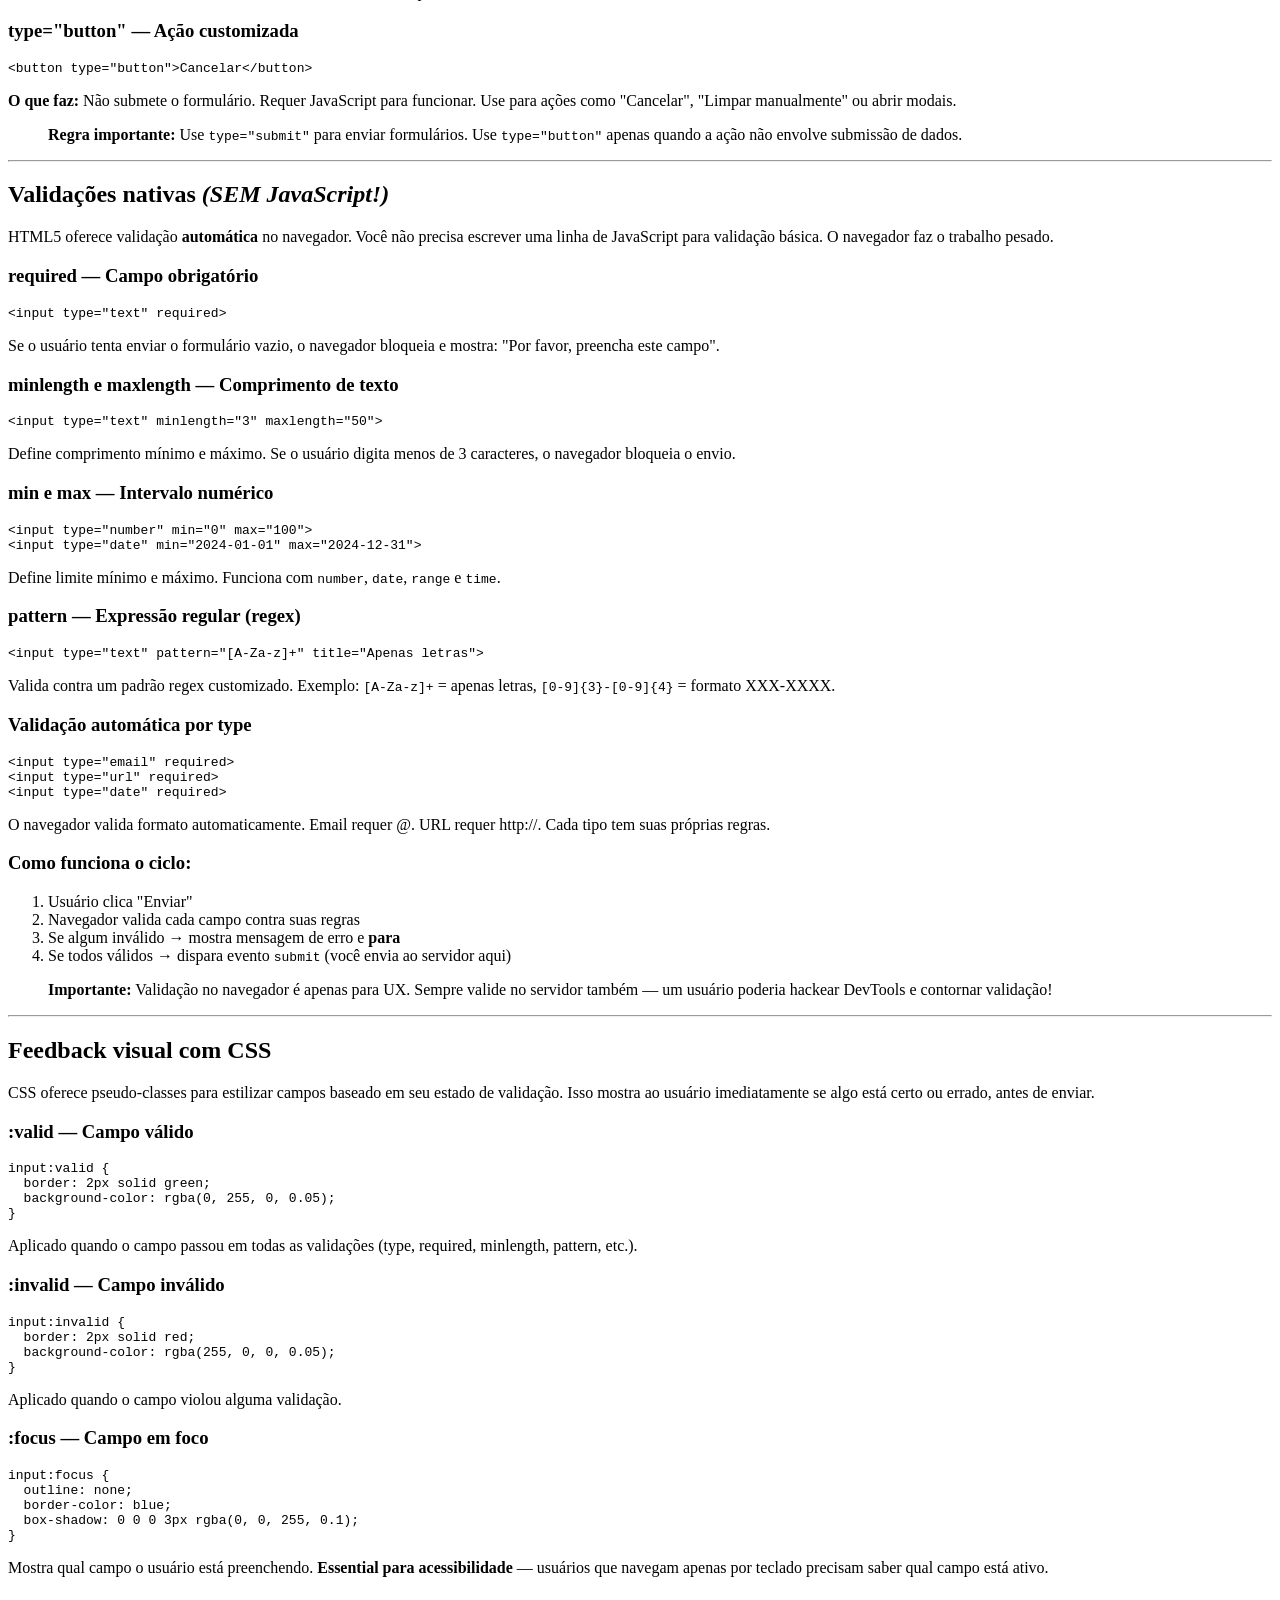
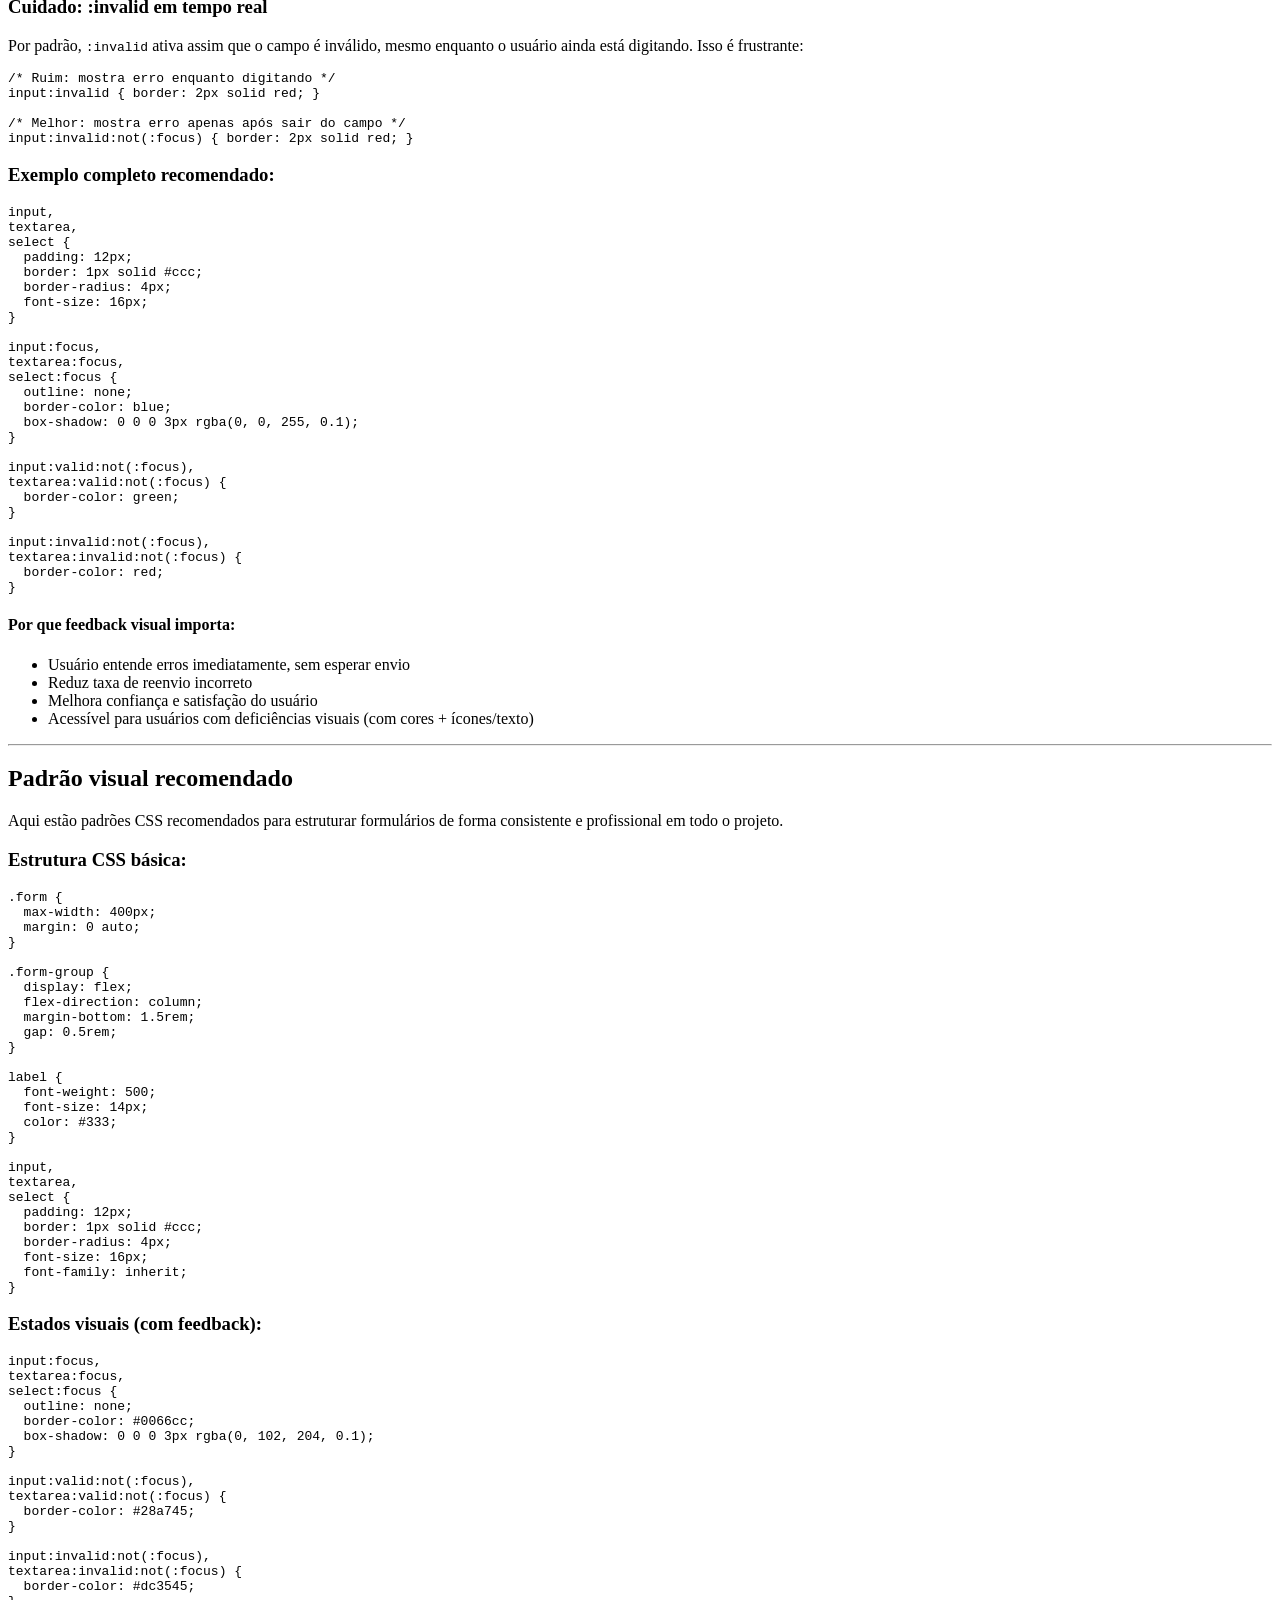
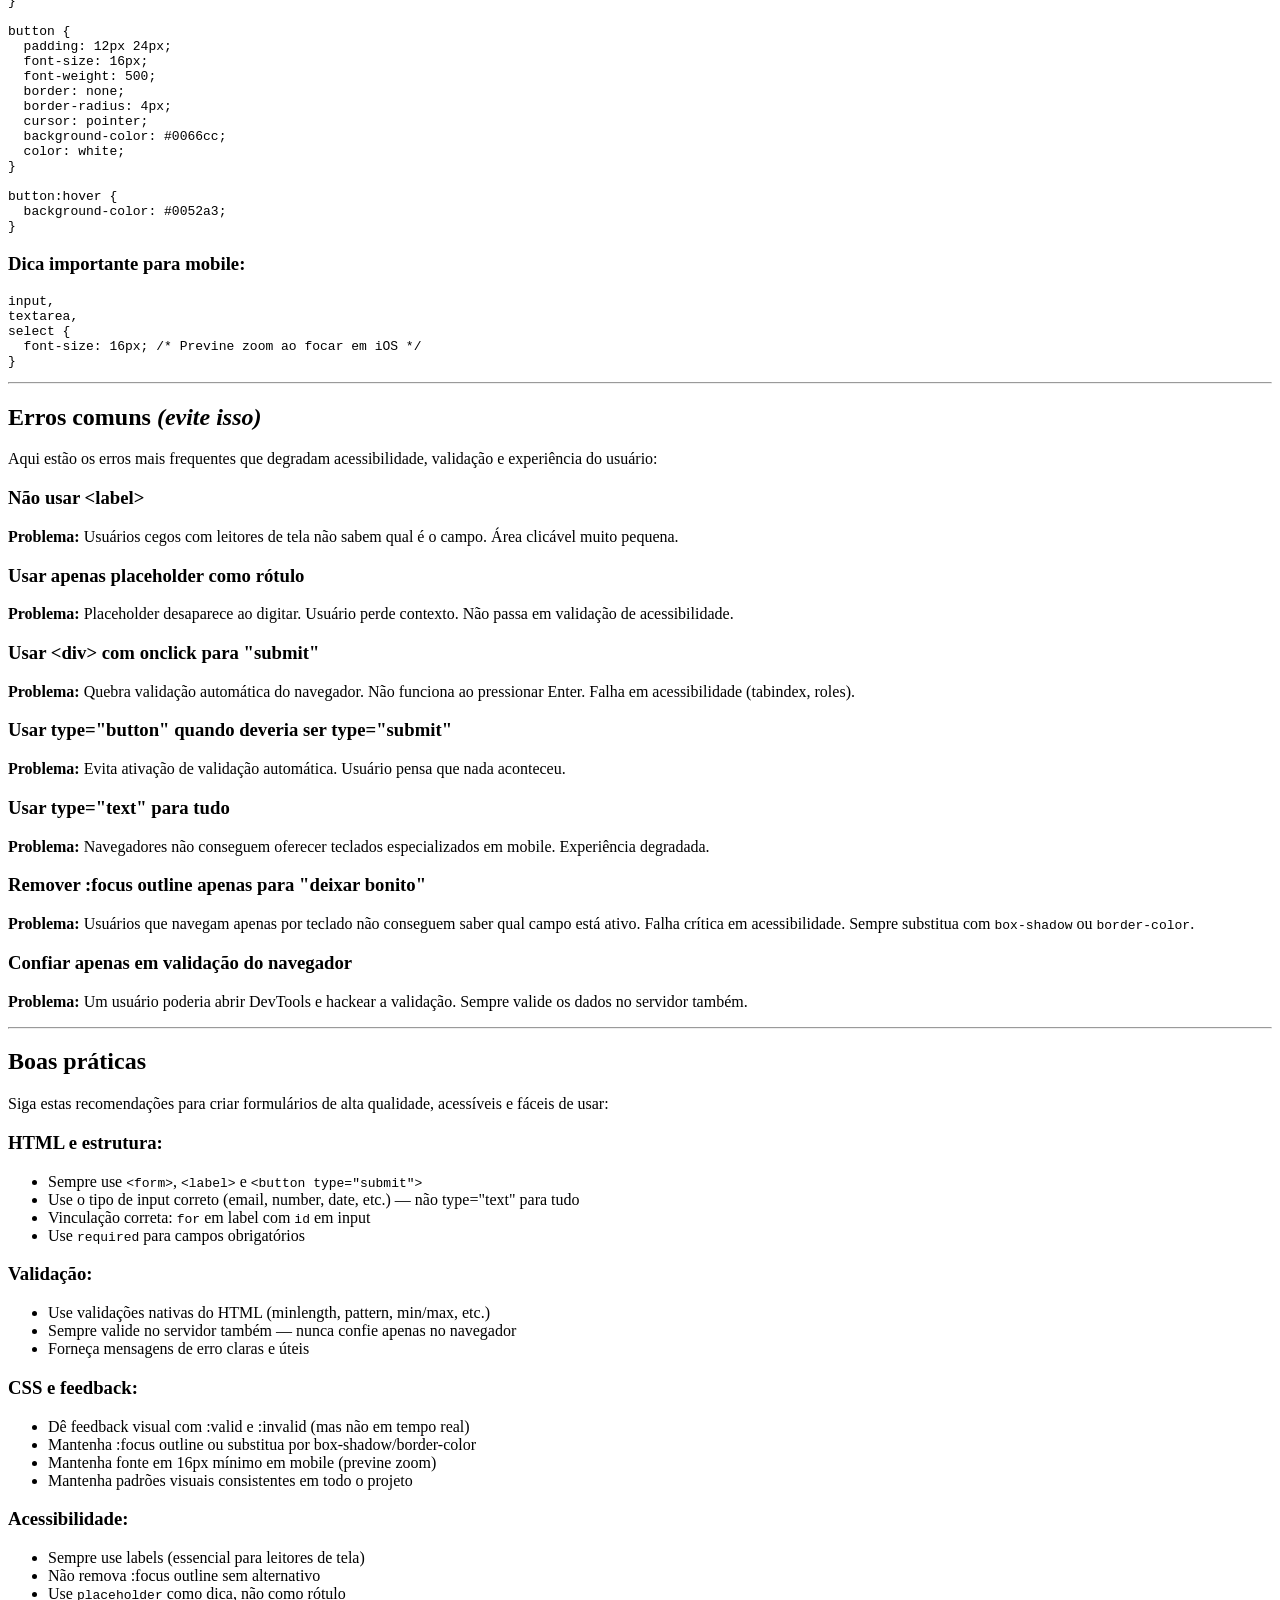
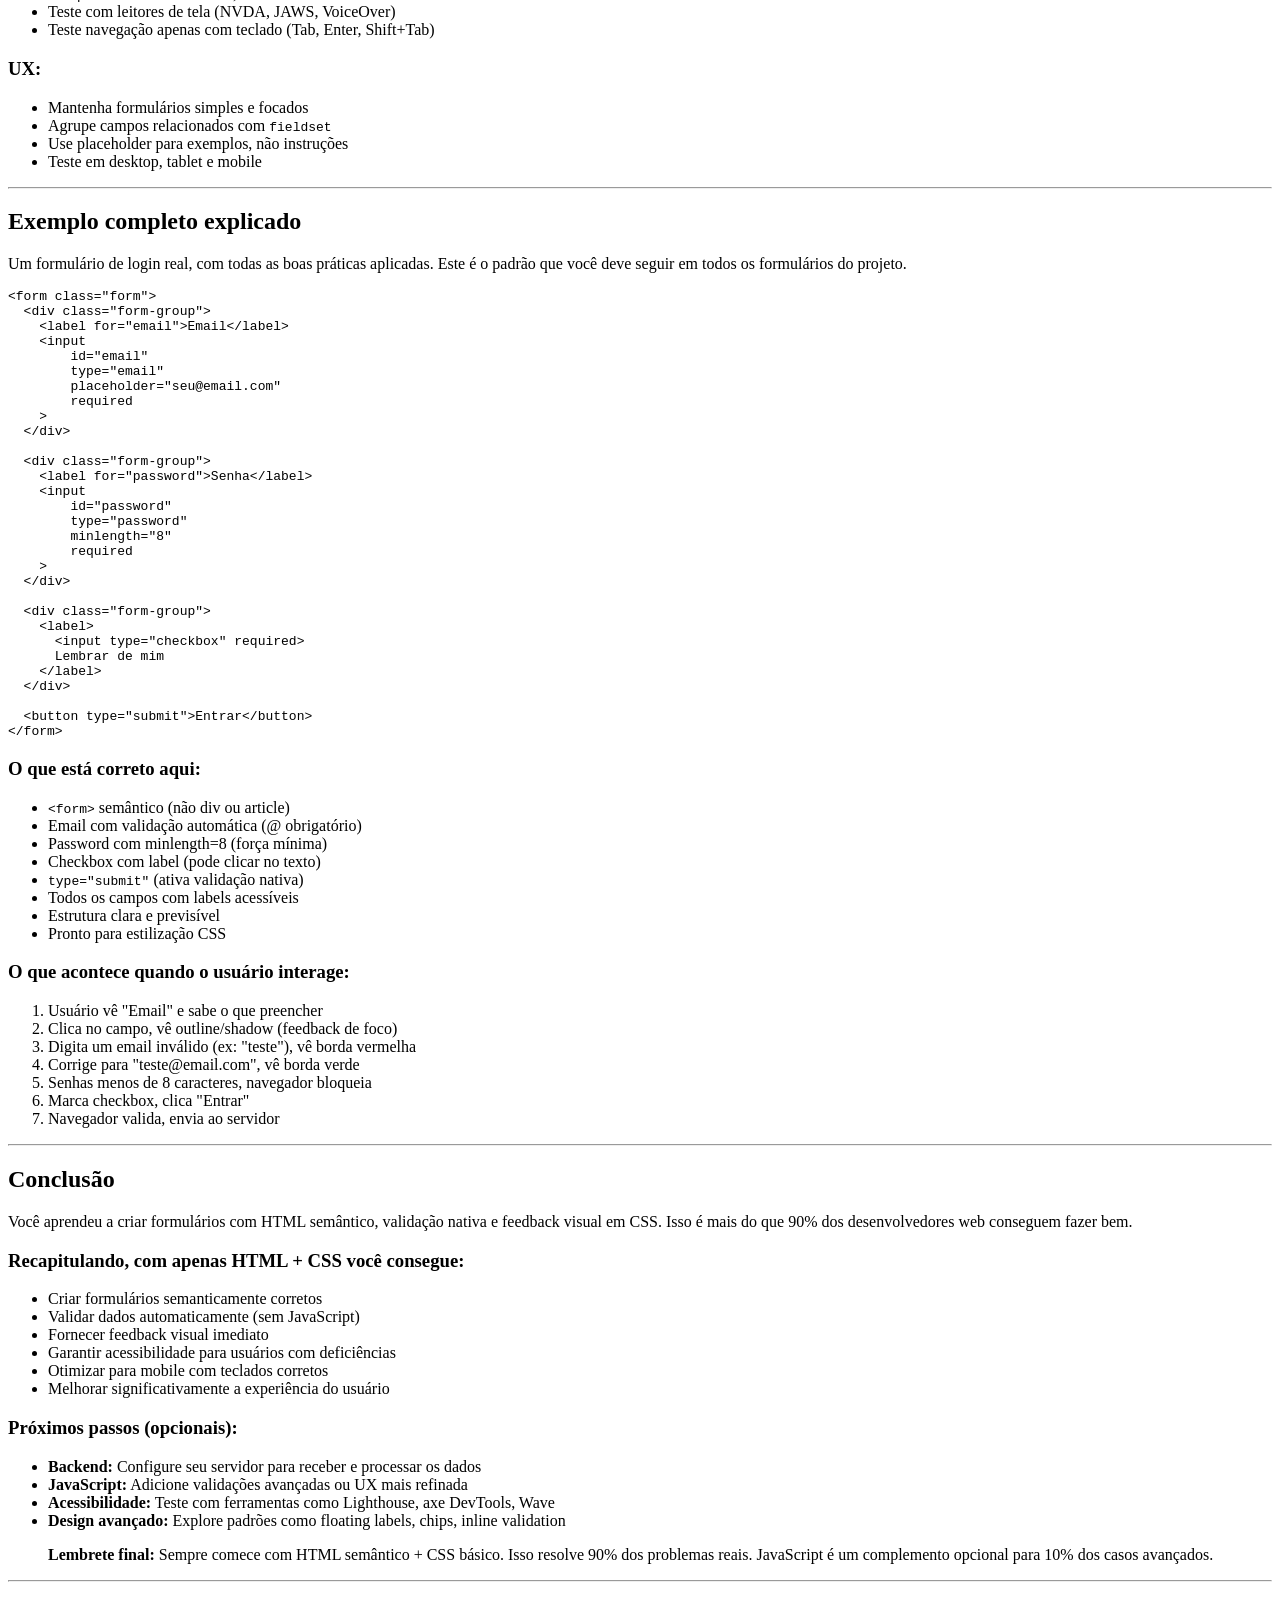
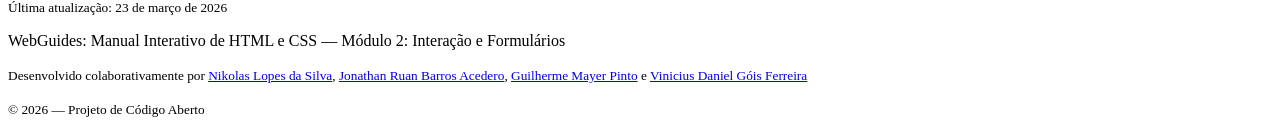
==== commit 60899351: "feat: adiciona guia semântico e colaborativo para formulários HTML - Cria forms-novo.html com estrut" ====
--- a/pages/forms.html
+++ b/pages/forms.html
@@ -13,7 +13,7 @@
         <header id="header">
             <nav id="navbar">
                 <div id="navbar-title">
-                    <a href="../index.html">📘 Manual CSS HTML</a>
+                    <a href="../index.html">Manual CSS HTML</a>
                 </div>
                 <ul id="navbar-menu">
                     <li><a href="../pages/forms.html">Formulários</a></li>
@@ -26,7 +26,7 @@
 
         <!-- Container Principal -->
         <div id="container">
-            <!-- Sidebar Navigation -->
+            <!-- Sidebar -->
             <aside id="sidebar">
                 <nav id="sidebar-nav">
                     <div id="sidebar-title">
@@ -53,7 +53,7 @@
                 </nav>
             </aside>
 
-            <!-- Main Content -->
+            <!-- conteudo principal -->
             <main id="main-content">
                 <!-- Header do conteúdo -->
                 <article id="article-content">
@@ -66,7 +66,7 @@
                                 visual.</small></p>
                     </div>
 
-                    <!-- Seção: Introdução -->
+                    <!-- Introdução -->
                     <section id="introducao">
                         <h2>Introdução</h2>
                         <p>Formulários são um dos componentes mais fundamentais e vitais da web. Eles permitem que
@@ -86,7 +86,7 @@
 
                     <hr>
 
-                    <!-- Seção: Objetivos -->
+                    <!-- Objetivos -->
                     <section id="objetivos">
                         <h2>Objetivos</h2>
                         <p>Este guia estabelece os pilares para que todos os formulários do projeto sejam consistentes,
@@ -108,7 +108,7 @@
 
                     <hr>
 
-                    <!-- Seção: O que são formulários -->
+                    <!-- O que são formulários -->
                     <section id="o-que-sao">
                         <h2>O que são formulários?</h2>
                         <p>Um formulário HTML é um conjunto de campos que coleta dados do usuário e os envia para o
@@ -145,7 +145,7 @@
 
                     <hr>
 
-                    <!-- Seção: Estrutura-base -->
+                    <!-- Estrutura-base -->
                     <section id="estrutura-base">
                         <h2>Estrutura base <em>(OBRIGATÓRIO)</em></h2>
                         <p>Todo formulário deve ter uma estrutura clara e previsível. Isso ajuda navegadores, leitores
@@ -196,7 +196,7 @@
 
                     <hr>
 
-                    <!-- Seção: Por que usar label -->
+                    <!-- Por que usar label -->
                     <section id="por-que-label">
                         <h2>Por que usar <code>&lt;label&gt;</code>?</h2>
                         <p>O label significa "rótulo". Labels são frequentemente negligenciados e substituídos apenas
@@ -214,12 +214,12 @@
                         </ul>
 
                         <h3>Comparação: Sem vs. Com label</h3>
-                        <p><strong>❌ Sem label (apenas placeholder):</strong></p>
+                        <p><strong> Sem label (apenas placeholder):</strong></p>
                         <pre><code>&lt;input type="email" placeholder="seu@email.com"&gt;</code></pre>
                         <p><small><strong>Problemas:</strong> Usuários com leitores de tela ouvem só "campo de texto".
                                 Placeholder desaparece ao digitar. Sem dica sobre o campo.</small></p>
 
-                        <p><strong>✅ Com label (recomendado):</strong></p>
+                        <p><strong> Com label (recomendado):</strong></p>
                         <pre><code>&lt;label for="email"&gt;Email&lt;/label&gt;
 &lt;input id="email" type="email" placeholder="seu@email.com"&gt;</code></pre>
                         <p><small><strong>Vantagens:</strong> Claro para todos. Leitor de tela anuncia "Email, campo de
@@ -234,7 +234,7 @@
 
                     <hr>
 
-                    <!-- Seção: Tipos de input -->
+                    <!--  Tipos de input -->
                     <section id="tipos-input">
                         <h2>Tipos de <code>&lt;input&gt;</code></h2>
                         <p>O elemento <code>&lt;input&gt;</code> muda de comportamento de acordo com o atributo
@@ -293,7 +293,7 @@
 
                     <hr>
 
-                    <!-- Seção: Select -->
+                    <!-- Select -->
                     <section id="select">
                         <h2>Select <em>(lista suspensa)</em></h2>
                         <p>Use <code>&lt;select&gt;</code> quando há muitas opções e espaço limitado na tela. É mais
@@ -322,7 +322,7 @@
 
                     <hr>
 
-                    <!-- Seção: Textarea -->
+                    <!-- Textarea -->
                     <section id="textarea">
                         <h2>Textarea <em>(texto longo)</em></h2>
                         <p>Para texto longo com múltiplas linhas use <code>&lt;textarea&gt;</code>, nunca
@@ -353,7 +353,7 @@
 
                     <hr>
 
-                    <!-- Seção: Botões -->
+                    <!-- Botões -->
                     <section id="botoes">
                         <h2>Botões</h2>
                         <p>Existem três tipos de botões em formulários, cada um com um propósito diferente e
@@ -369,7 +369,7 @@
                         <h3>type="reset" — Limpar (raro)</h3>
                         <pre><code>&lt;button type="reset"&gt;Limpar&lt;/button&gt;</code></pre>
                         <p><strong>O que faz:</strong> Reseta todos os campos aos valores iniciais. Raramente útil.</p>
-                        <p><strong>⚠️ Aviso:</strong> Confunde usuários. Se um usuário clica acidentalmente, perde todo
+                        <p><strong> Aviso:</strong> Confunde usuários. Se um usuário clica acidentalmente, perde todo
                             seu trabalho. Não recomendado.</p>
 
                         <h3>type="button" — Ação customizada</h3>
@@ -386,7 +386,7 @@
 
                     <hr>
 
-                    <!-- Seção: Validações -->
+                    <!-- Validações -->
                     <section id="validacoes">
                         <h2>Validações nativas <em>(SEM JavaScript!)</em></h2>
                         <p>HTML5 oferece validação <strong>automática</strong> no navegador. Você não precisa escrever
@@ -431,14 +431,14 @@
                         </ol>
 
                         <blockquote>
-                            <p><strong>⚠️ Importante:</strong> Validação no navegador é apenas para UX. Sempre valide no
+                            <p><strong>Importante:</strong> Validação no navegador é apenas para UX. Sempre valide no
                                 servidor também — um usuário poderia hackear DevTools e contornar validação!</p>
                         </blockquote>
                     </section>
 
                     <hr>
 
-                    <!-- Seção: Feedback visual -->
+                    <!-- Feedback visual -->
                     <section id="feedback-css">
                         <h2>Feedback visual com CSS</h2>
                         <p>CSS oferece pseudo-classes para estilizar campos baseado em seu estado de validação. Isso
@@ -468,13 +468,13 @@
                         <p>Mostra qual campo o usuário está preenchendo. <strong>Essential para acessibilidade</strong>
                             — usuários que navegam apenas por teclado precisam saber qual campo está ativo.</p>
 
-                        <h3>⚠️ Cuidado: :invalid em tempo real</h3>
+                        <h3>Cuidado: :invalid em tempo real</h3>
                         <p>Por padrão, <code>:invalid</code> ativa assim que o campo é inválido, mesmo enquanto o
                             usuário ainda está digitando. Isso é frustrante:</p>
-                        <pre><code>/* ❌ Ruim: mostra erro enquanto digitando */
+                        <pre><code>/* Ruim: mostra erro enquanto digitando */
 input:invalid { border: 2px solid red; }
 
-/* ✅ Melhor: mostra erro apenas após sair do campo */
+/* Melhor: mostra erro apenas após sair do campo */
 input:invalid:not(:focus) { border: 2px solid red; }</code></pre>
 
                         <h3>Exemplo completo recomendado:</h3>
@@ -507,16 +507,16 @@
 
                         <h4>Por que feedback visual importa:</h4>
                         <ul>
-                            <li>✅ Usuário entende erros imediatamente, sem esperar envio</li>
-                            <li>✅ Reduz taxa de reenvio incorreto</li>
-                            <li>✅ Melhora confiança e satisfação do usuário</li>
-                            <li>✅ Acessível para usuários com deficiências visuais (com cores + ícones/texto)</li>
-                        </ul>
-                    </section>
-
-                    <hr>
-
-                    <!-- Seção: Padrão visual -->
+                            <li>Usuário entende erros imediatamente, sem esperar envio</li>
+                            <li>Reduz taxa de reenvio incorreto</li>
+                            <li>Melhora confiança e satisfação do usuário</li>
+                            <li>Acessível para usuários com deficiências visuais (com cores + ícones/texto)</li>
+                        </ul>
+                    </section>
+
+                    <hr>
+
+                    <!-- Padrão visual -->
                     <section id="padrao-visual">
                         <h2>Padrão visual recomendado</h2>
                         <p>Aqui estão padrões CSS recomendados para estruturar formulários de forma consistente e
@@ -595,46 +595,46 @@
 
                     <hr>
 
-                    <!-- Seção: Erros comuns -->
+                    <!-- Erros comuns -->
                     <section id="erros-comuns">
                         <h2>Erros comuns <em>(evite isso)</em></h2>
                         <p>Aqui estão os erros mais frequentes que degradam acessibilidade, validação e experiência do
                             usuário:</p>
 
-                        <h3>❌ Não usar &lt;label&gt;</h3>
+                        <h3>Não usar &lt;label&gt;</h3>
                         <p><strong>Problema:</strong> Usuários cegos com leitores de tela não sabem qual é o campo. Área
                             clicável muito pequena.</p>
 
-                        <h3>❌ Usar apenas placeholder como rótulo</h3>
+                        <h3>Usar apenas placeholder como rótulo</h3>
                         <p><strong>Problema:</strong> Placeholder desaparece ao digitar. Usuário perde contexto. Não
                             passa em validação de acessibilidade.</p>
 
-                        <h3>❌ Usar &lt;div&gt; com onclick para "submit"</h3>
+                        <h3>Usar &lt;div&gt; com onclick para "submit"</h3>
                         <p><strong>Problema:</strong> Quebra validação automática do navegador. Não funciona ao
                             pressionar Enter. Falha em acessibilidade (tabindex, roles).</p>
 
-                        <h3>❌ Usar type="button" quando deveria ser type="submit"</h3>
+                        <h3>Usar type="button" quando deveria ser type="submit"</h3>
                         <p><strong>Problema:</strong> Evita ativação de validação automática. Usuário pensa que nada
                             aconteceu.</p>
 
-                        <h3>❌ Usar type="text" para tudo</h3>
+                        <h3>Usar type="text" para tudo</h3>
                         <p><strong>Problema:</strong> Navegadores não conseguem oferecer teclados especializados em
                             mobile. Experiência degradada.</p>
 
-                        <h3>❌ Remover :focus outline apenas para "deixar bonito"</h3>
+                        <h3>Remover :focus outline apenas para "deixar bonito"</h3>
                         <p><strong>Problema:</strong> Usuários que navegam apenas por teclado não conseguem saber qual
                             campo está ativo. Falha crítica em acessibilidade. Sempre substitua com
                             <code>box-shadow</code> ou <code>border-color</code>.
                         </p>
 
-                        <h3>❌ Confiar apenas em validação do navegador</h3>
+                        <h3>Confiar apenas em validação do navegador</h3>
                         <p><strong>Problema:</strong> Um usuário poderia abrir DevTools e hackear a validação. Sempre
                             valide os dados no servidor também.</p>
                     </section>
 
                     <hr>
 
-                    <!-- Seção: Boas práticas -->
+                    <!-- Boas práticas -->
                     <section id="boas-praticas">
                         <h2>Boas práticas</h2>
                         <p>Siga estas recomendações para criar formulários de alta qualidade, acessíveis e fáceis de
@@ -642,51 +642,51 @@
 
                         <h3>HTML e estrutura:</h3>
                         <ul>
-                            <li>✅ Sempre use <code>&lt;form&gt;</code>, <code>&lt;label&gt;</code> e
+                            <li>Sempre use <code>&lt;form&gt;</code>, <code>&lt;label&gt;</code> e
                                 <code>&lt;button type="submit"&gt;</code>
                             </li>
-                            <li>✅ Use o tipo de input correto (email, number, date, etc.) — não type="text" para tudo
+                            <li>Use o tipo de input correto (email, number, date, etc.) — não type="text" para tudo
                             </li>
-                            <li>✅ Vinculação correta: <code>for</code> em label com <code>id</code> em input</li>
-                            <li>✅ Use <code>required</code> para campos obrigatórios</li>
+                            <li>Vinculação correta: <code>for</code> em label com <code>id</code> em input</li>
+                            <li>Use <code>required</code> para campos obrigatórios</li>
                         </ul>
 
                         <h3>Validação:</h3>
                         <ul>
-                            <li>✅ Use validações nativas do HTML (minlength, pattern, min/max, etc.)</li>
-                            <li>✅ Sempre valide no servidor também — nunca confie apenas no navegador</li>
-                            <li>✅ Forneça mensagens de erro claras e úteis</li>
+                            <li>Use validações nativas do HTML (minlength, pattern, min/max, etc.)</li>
+                            <li>Sempre valide no servidor também — nunca confie apenas no navegador</li>
+                            <li>Forneça mensagens de erro claras e úteis</li>
                         </ul>
 
                         <h3>CSS e feedback:</h3>
                         <ul>
-                            <li>✅ Dê feedback visual com :valid e :invalid (mas não em tempo real)</li>
-                            <li>✅ Mantenha :focus outline ou substitua por box-shadow/border-color</li>
-                            <li>✅ Mantenha fonte em 16px mínimo em mobile (previne zoom)</li>
-                            <li>✅ Mantenha padrões visuais consistentes em todo o projeto</li>
+                            <li>Dê feedback visual com :valid e :invalid (mas não em tempo real)</li>
+                            <li>Mantenha :focus outline ou substitua por box-shadow/border-color</li>
+                            <li>Mantenha fonte em 16px mínimo em mobile (previne zoom)</li>
+                            <li>Mantenha padrões visuais consistentes em todo o projeto</li>
                         </ul>
 
                         <h3>Acessibilidade:</h3>
                         <ul>
-                            <li>✅ Sempre use labels (essencial para leitores de tela)</li>
-                            <li>✅ Não remova :focus outline sem alternativo</li>
-                            <li>✅ Use <code>placeholder</code> como dica, não como rótulo</li>
-                            <li>✅ Teste com leitores de tela (NVDA, JAWS, VoiceOver)</li>
-                            <li>✅ Teste navegação apenas com teclado (Tab, Enter, Shift+Tab)</li>
+                            <li>Sempre use labels (essencial para leitores de tela)</li>
+                            <li>Não remova :focus outline sem alternativo</li>
+                            <li>Use <code>placeholder</code> como dica, não como rótulo</li>
+                            <li>Teste com leitores de tela (NVDA, JAWS, VoiceOver)</li>
+                            <li>Teste navegação apenas com teclado (Tab, Enter, Shift+Tab)</li>
                         </ul>
 
                         <h3>UX:</h3>
                         <ul>
-                            <li>✅ Mantenha formulários simples e focados</li>
-                            <li>✅ Agrupe campos relacionados com <code>fieldset</code></li>
-                            <li>✅ Use placeholder para exemplos, não instruções</li>
-                            <li>✅ Teste em desktop, tablet e mobile</li>
-                        </ul>
-                    </section>
-
-                    <hr>
-
-                    <!-- Seção: Exemplo completo -->
+                            <li>Mantenha formulários simples e focados</li>
+                            <li>Agrupe campos relacionados com <code>fieldset</code></li>
+                            <li>Use placeholder para exemplos, não instruções</li>
+                            <li>Teste em desktop, tablet e mobile</li>
+                        </ul>
+                    </section>
+
+                    <hr>
+
+                    <!-- Exemplo completo -->
                     <section id="exemplo-completo">
                         <h2>Exemplo completo explicado</h2>
                         <p>Um formulário de login real, com todas as boas práticas aplicadas. Este é o padrão que você
@@ -725,14 +725,14 @@
 
                         <h3>O que está correto aqui:</h3>
                         <ul>
-                            <li>✅ <code>&lt;form&gt;</code> semântico (não div ou article)</li>
-                            <li>✅ Email com validação automática (@ obrigatório)</li>
-                            <li>✅ Password com minlength=8 (força mínima)</li>
-                            <li>✅ Checkbox com label (pode clicar no texto)</li>
-                            <li>✅ <code>type="submit"</code> (ativa validação nativa)</li>
-                            <li>✅ Todos os campos com labels acessíveis</li>
-                            <li>✅ Estrutura clara e previsível</li>
-                            <li>✅ Pronto para estilização CSS</li>
+                            <li><code>&lt;form&gt;</code> semântico (não div ou article)</li>
+                            <li>Email com validação automática (@ obrigatório)</li>
+                            <li>Password com minlength=8 (força mínima)</li>
+                            <li>Checkbox com label (pode clicar no texto)</li>
+                            <li><code>type="submit"</code> (ativa validação nativa)</li>
+                            <li>Todos os campos com labels acessíveis</li>
+                            <li>Estrutura clara e previsível</li>
+                            <li>Pronto para estilização CSS</li>
                         </ul>
 
                         <h3>O que acontece quando o usuário interage:</h3>
@@ -749,7 +749,7 @@
 
                     <hr>
 
-                    <!-- Seção: Conclusão -->
+                    <!-- Conclusão -->
                     <section id="conclusao">
                         <h2>Conclusão</h2>
                         <p>Você aprendeu a criar formulários com HTML semântico, validação nativa e feedback visual em
@@ -757,12 +757,12 @@
 
                         <h3>Recapitulando, com apenas HTML + CSS você consegue:</h3>
                         <ul>
-                            <li>✅ Criar formulários semanticamente corretos</li>
-                            <li>✅ Validar dados automaticamente (sem JavaScript)</li>
-                            <li>✅ Fornecer feedback visual imediato</li>
-                            <li>✅ Garantir acessibilidade para usuários com deficiências</li>
-                            <li>✅ Otimizar para mobile com teclados corretos</li>
-                            <li>✅ Melhorar significativamente a experiência do usuário</li>
+                            <li>Criar formulários semanticamente corretos</li>
+                            <li>Validar dados automaticamente (sem JavaScript)</li>
+                            <li>Fornecer feedback visual imediato</li>
+                            <li>Garantir acessibilidade para usuários com deficiências</li>
+                            <li>Otimizar para mobile com teclados corretos</li>
+                            <li>Melhorar significativamente a experiência do usuário</li>
                         </ul>
 
                         <h3>Próximos passos (opcionais):</h3>
@@ -784,7 +784,7 @@
 
                     <hr>
 
-                    <!-- Footer do conteúdo -->
+
                     <div id="content-footer">
                         <p><small>Última atualização: 23 de março de 2026</small></p>
                     </div>
@@ -792,10 +792,9 @@
             </main>
         </div>
 
-        <!-- Footer -->
         <footer id="footer">
             <nav id="footer-nav">
-                <p>📘 WebGuides: Manual Interativo de HTML e CSS — Módulo 2: Interação e Formulários</p>
+                <p>WebGuides: Manual Interativo de HTML e CSS — Módulo 2: Interação e Formulários</p>
                 <p><small>Desenvolvido colaborativamente por <a href="https://github.com/NikolasLS-IENH">Nikolas Lopes
                             da Silva</a>, <a href="https://github.com/jonathanacedero">Jonathan Ruan Barros Acedero</a>,
                         <a href="https://github.com/Guilherme-Mayer">Guilherme Mayer Pinto</a> e <a
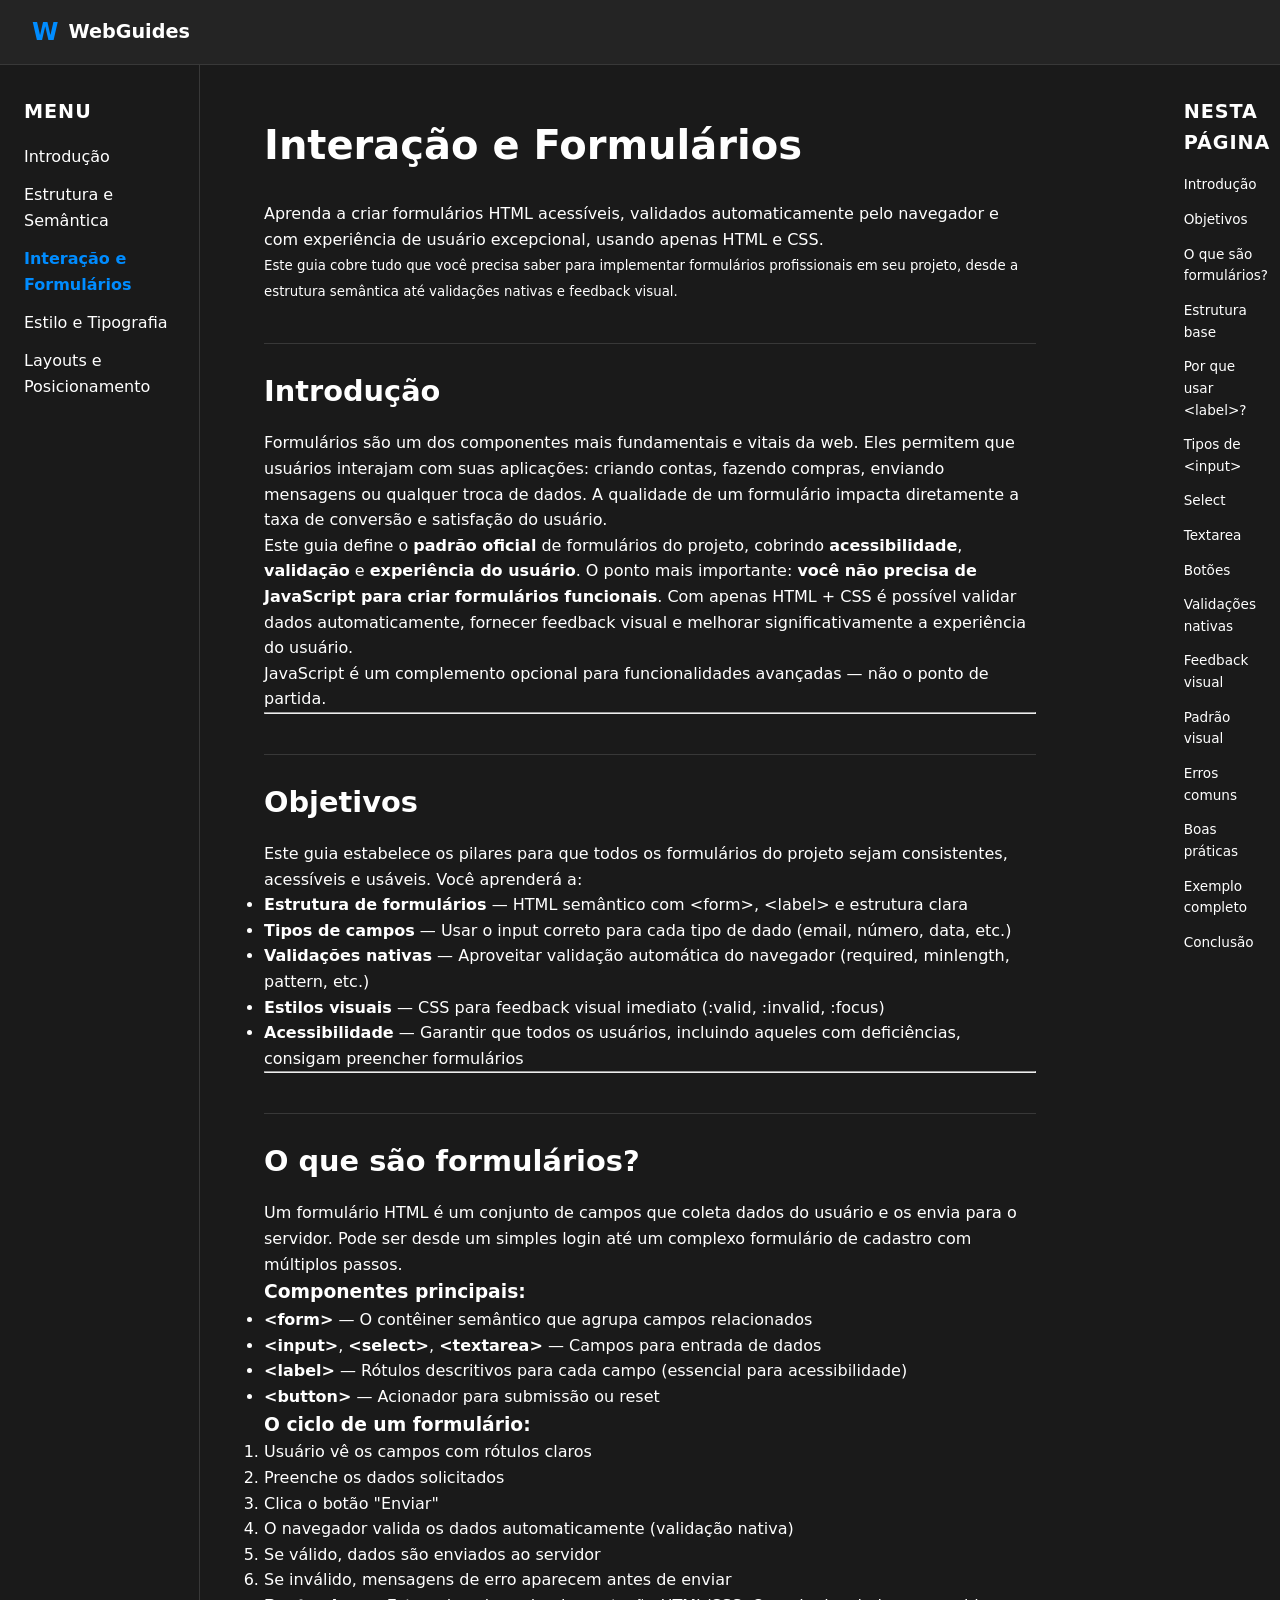
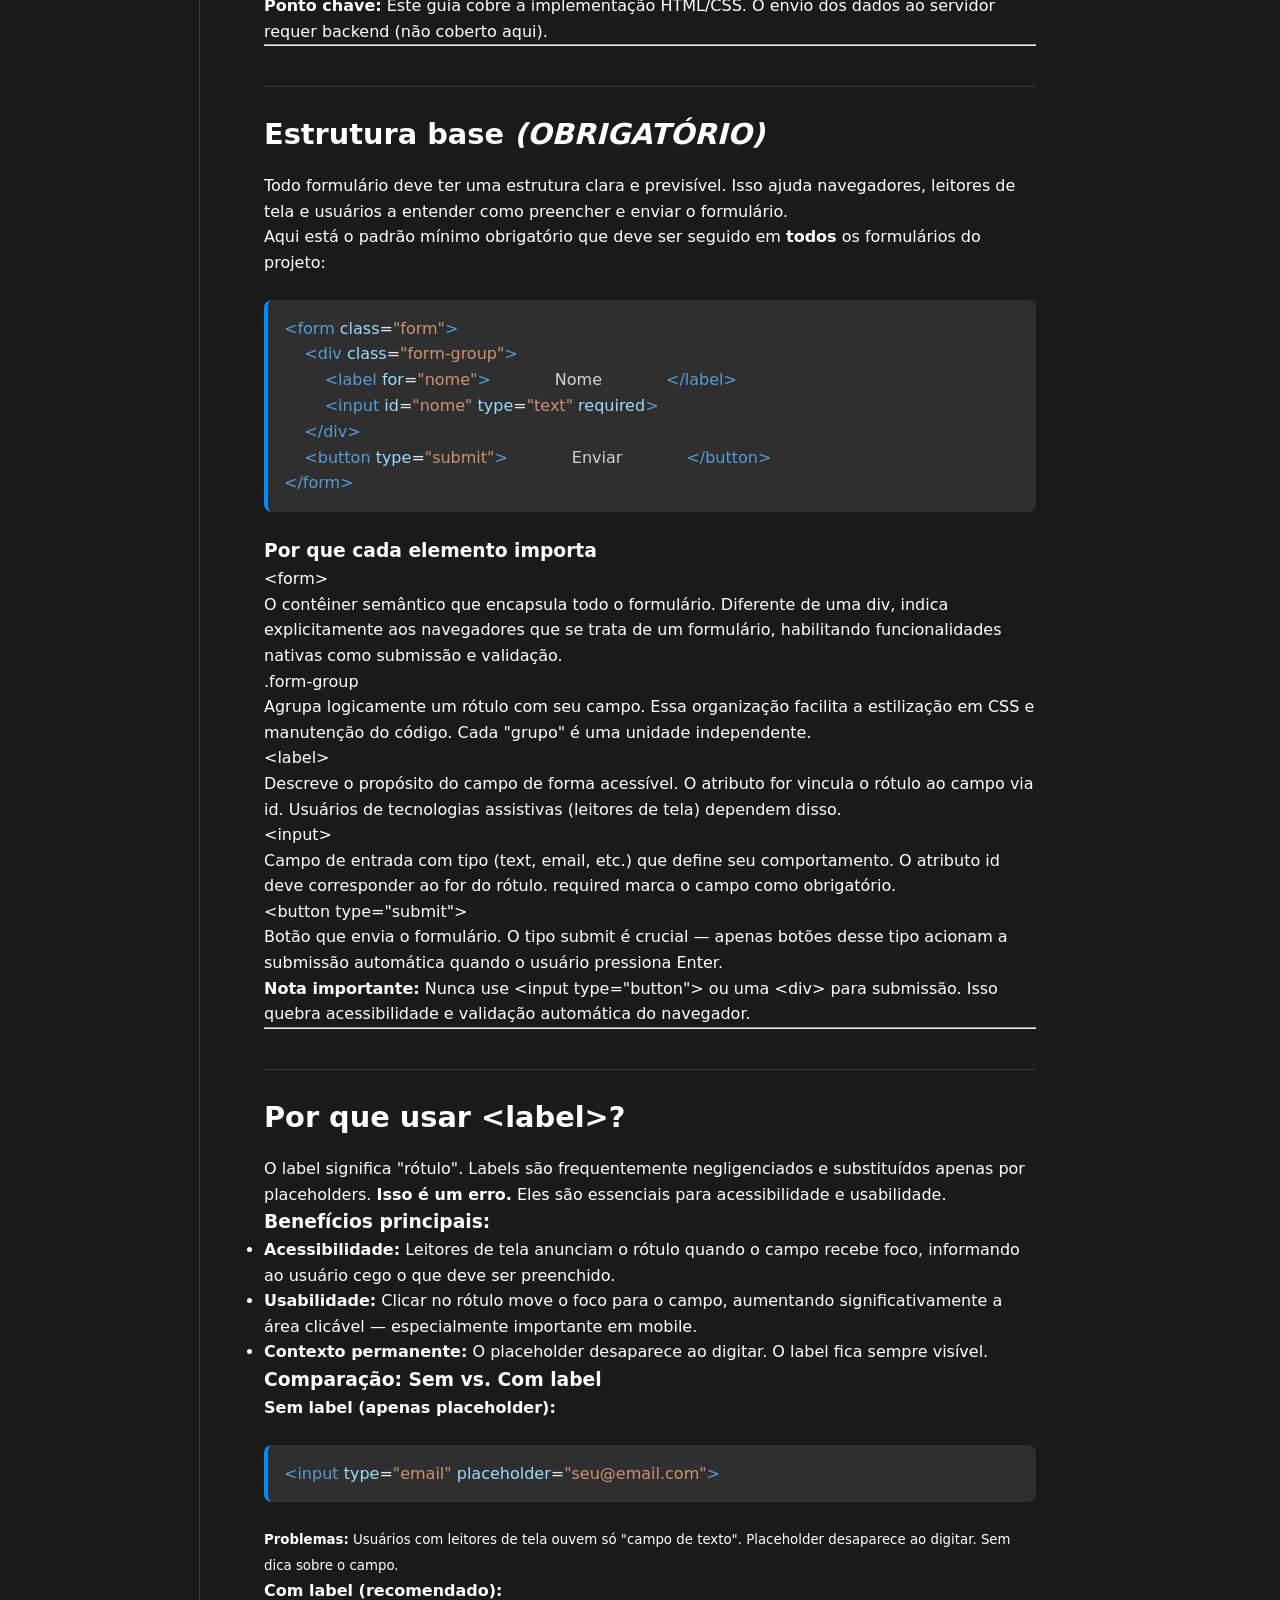
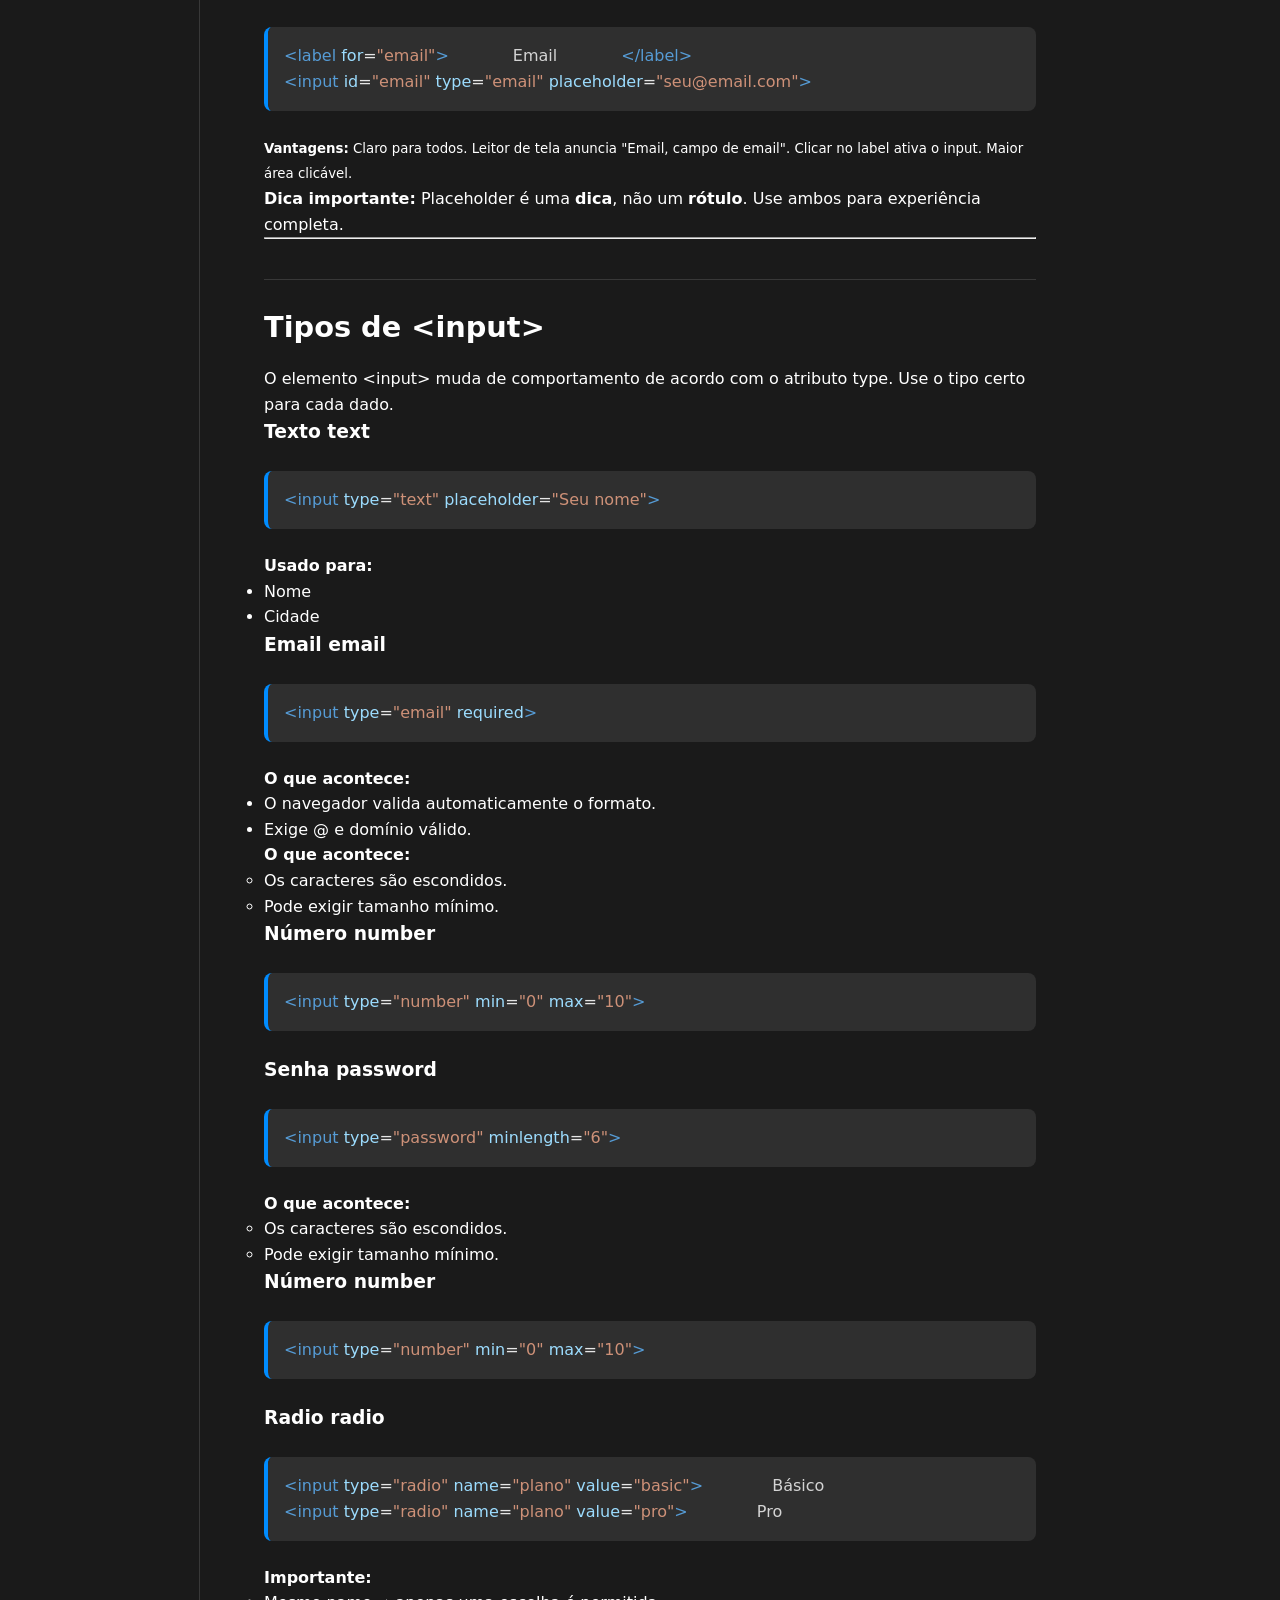
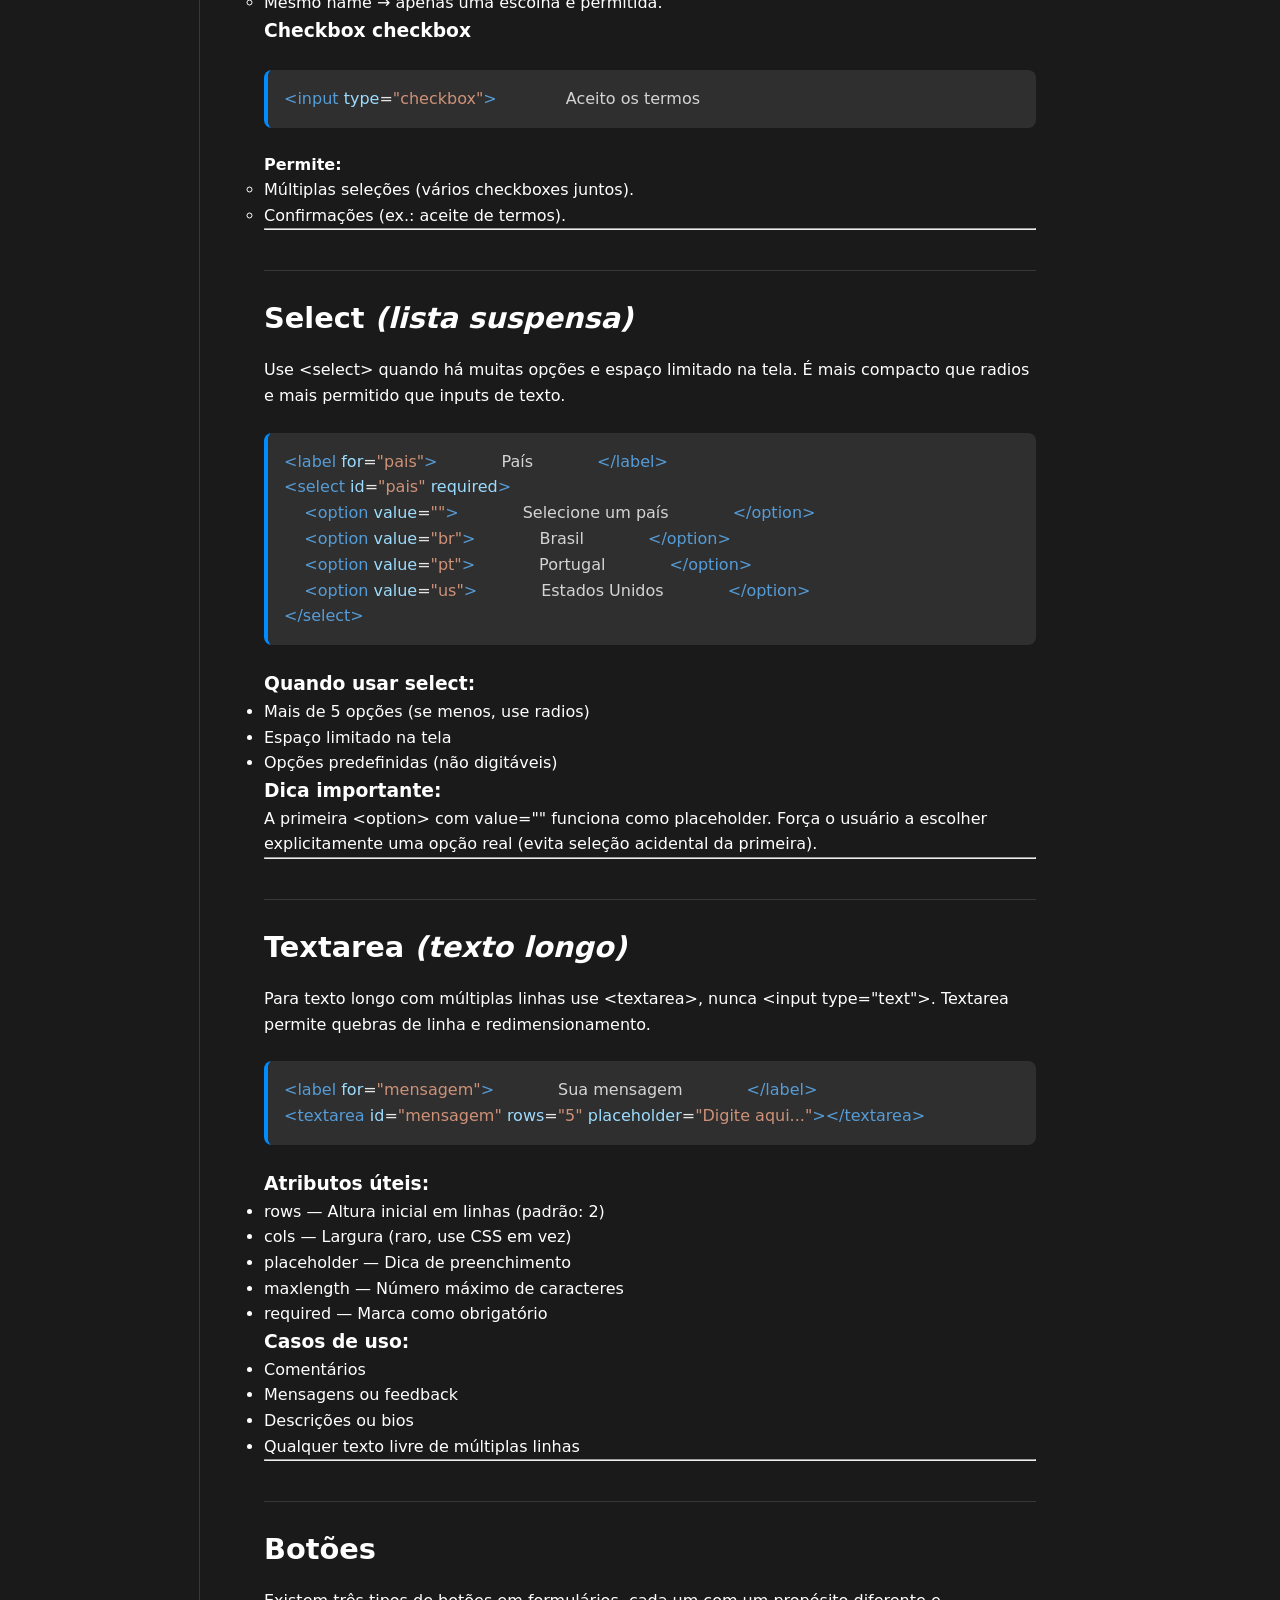
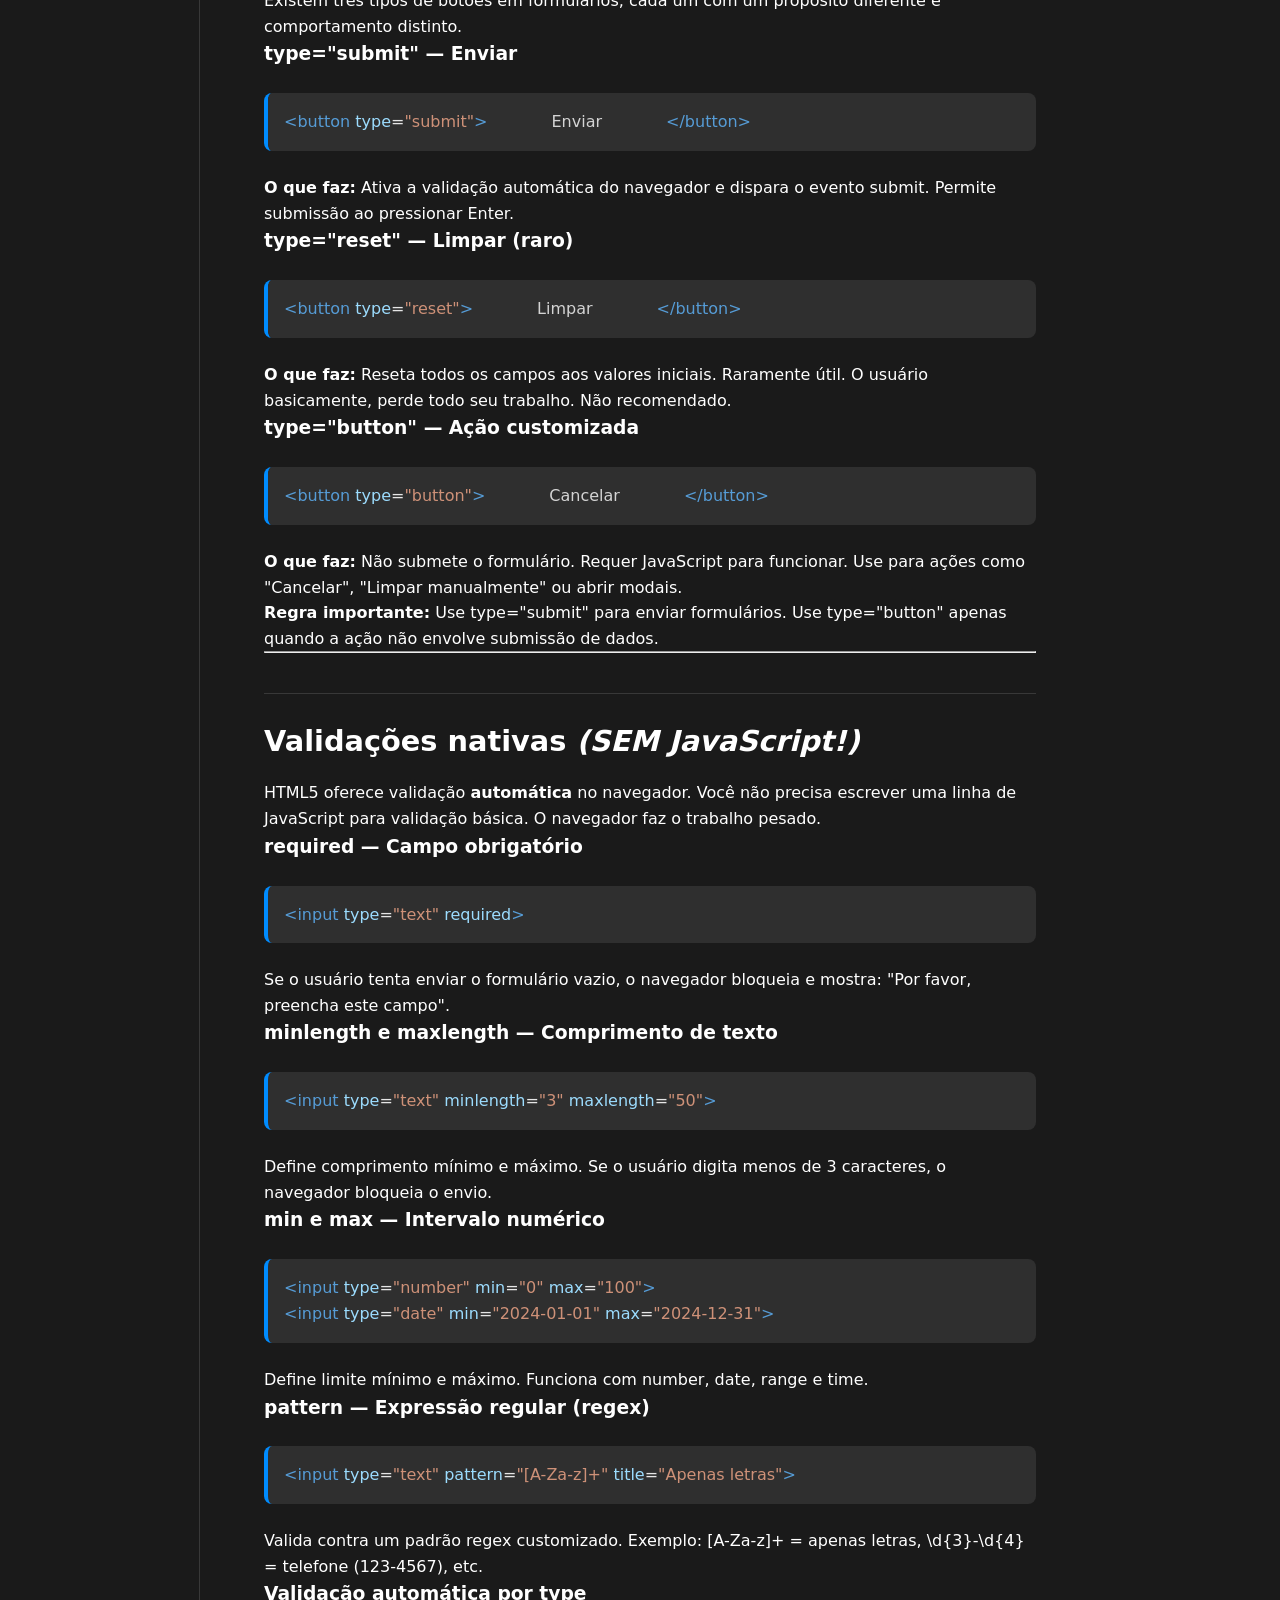
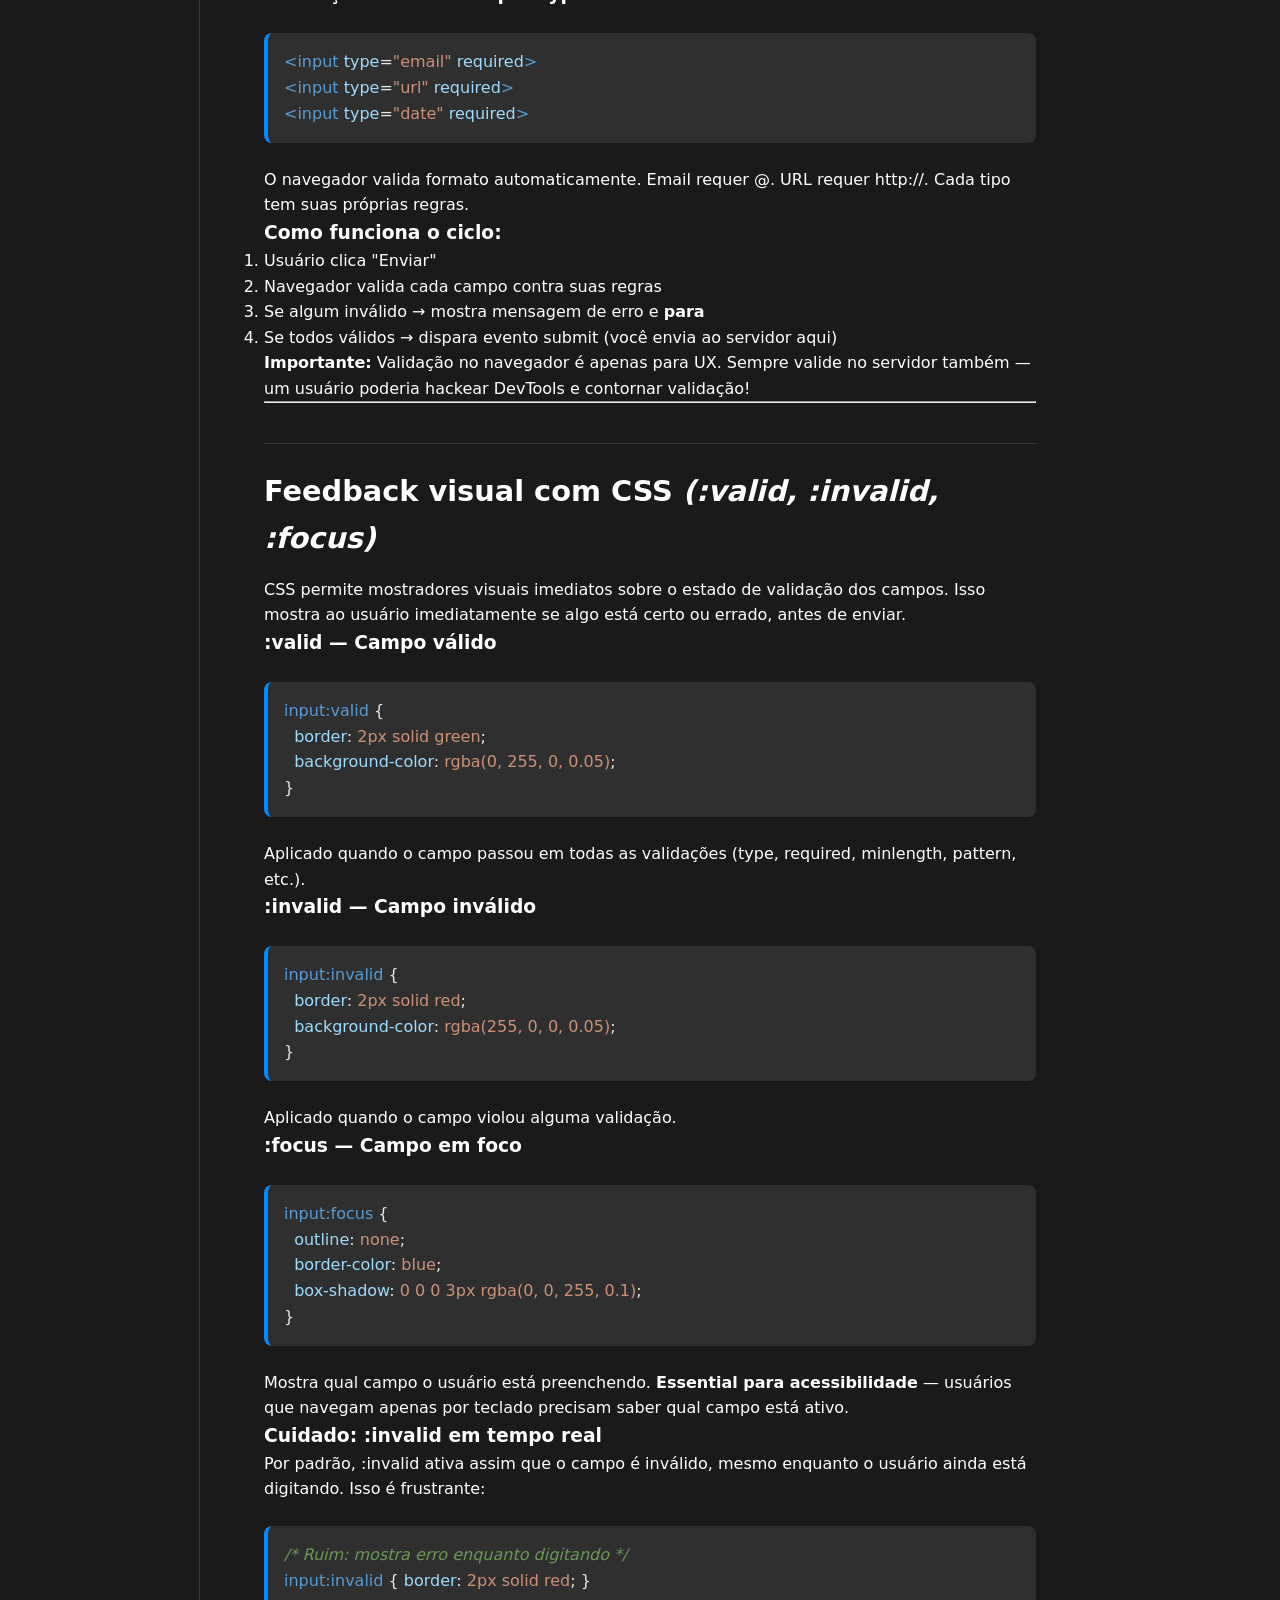
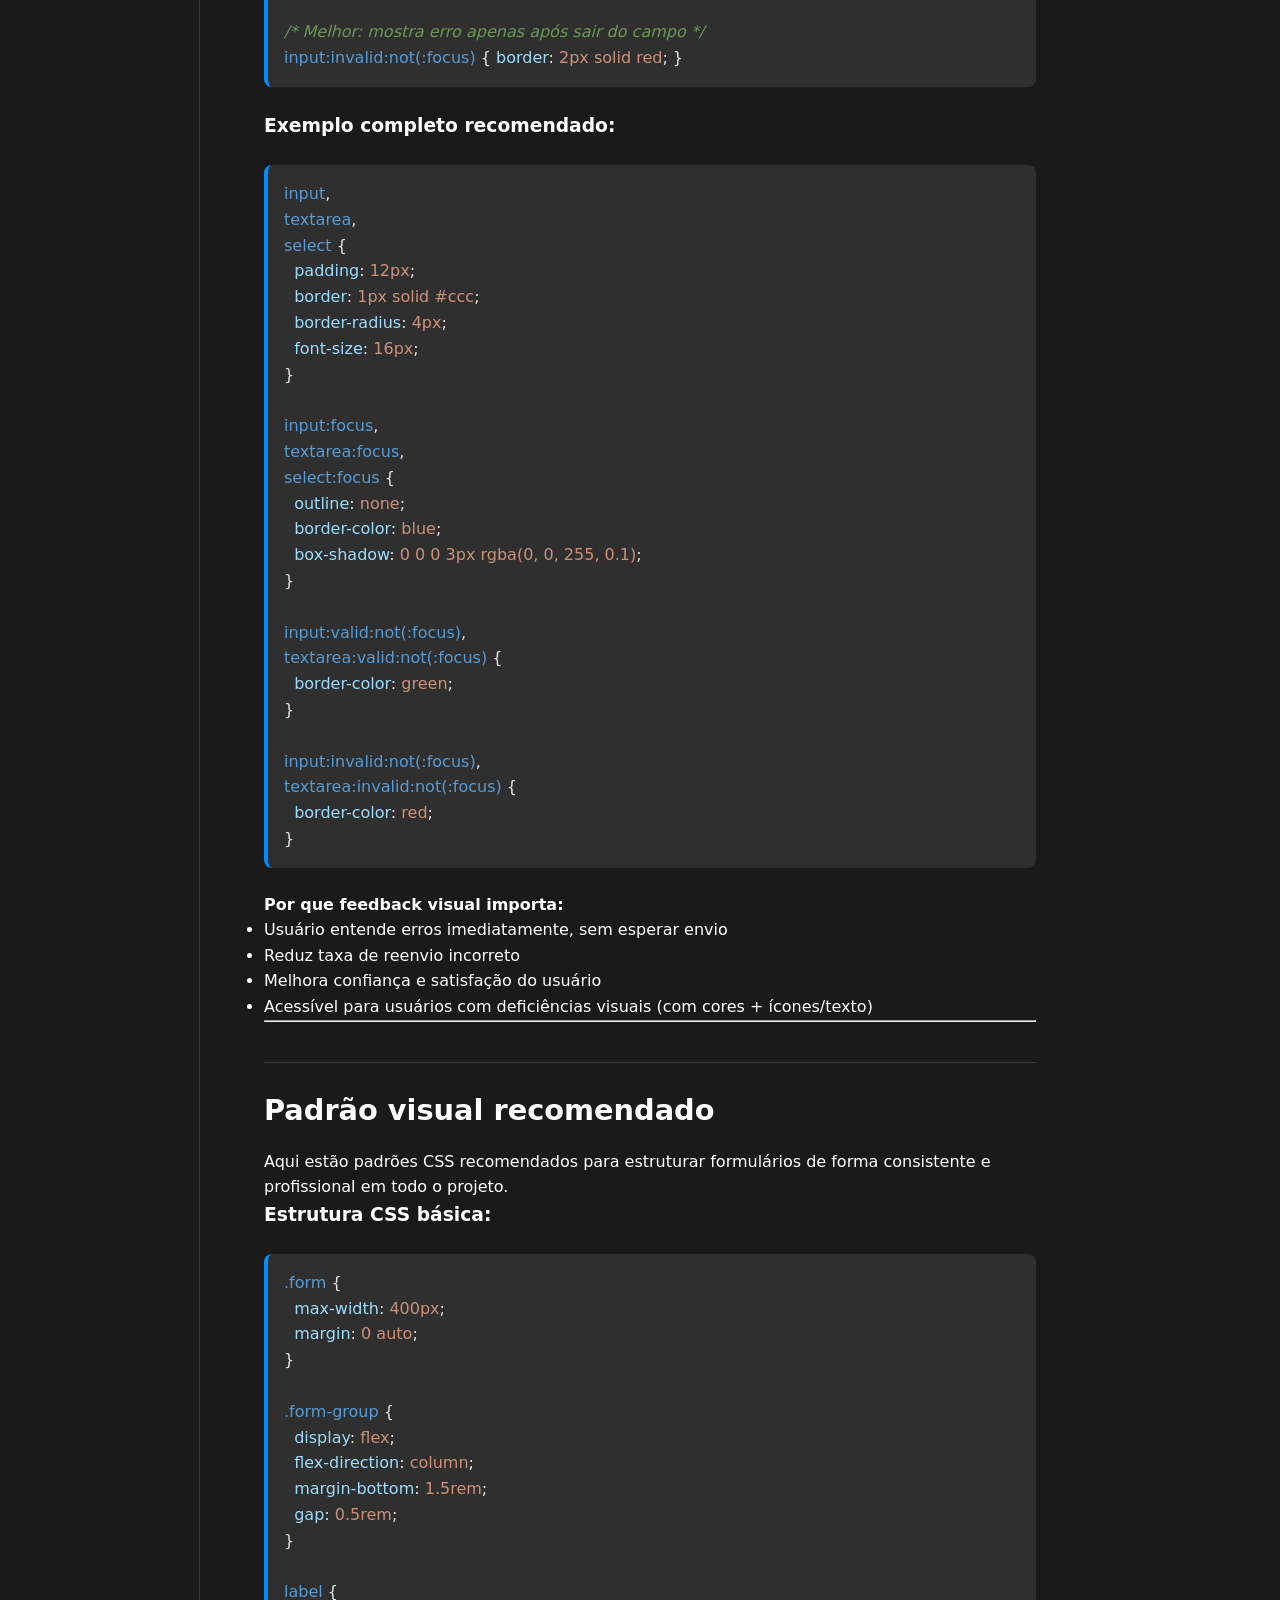
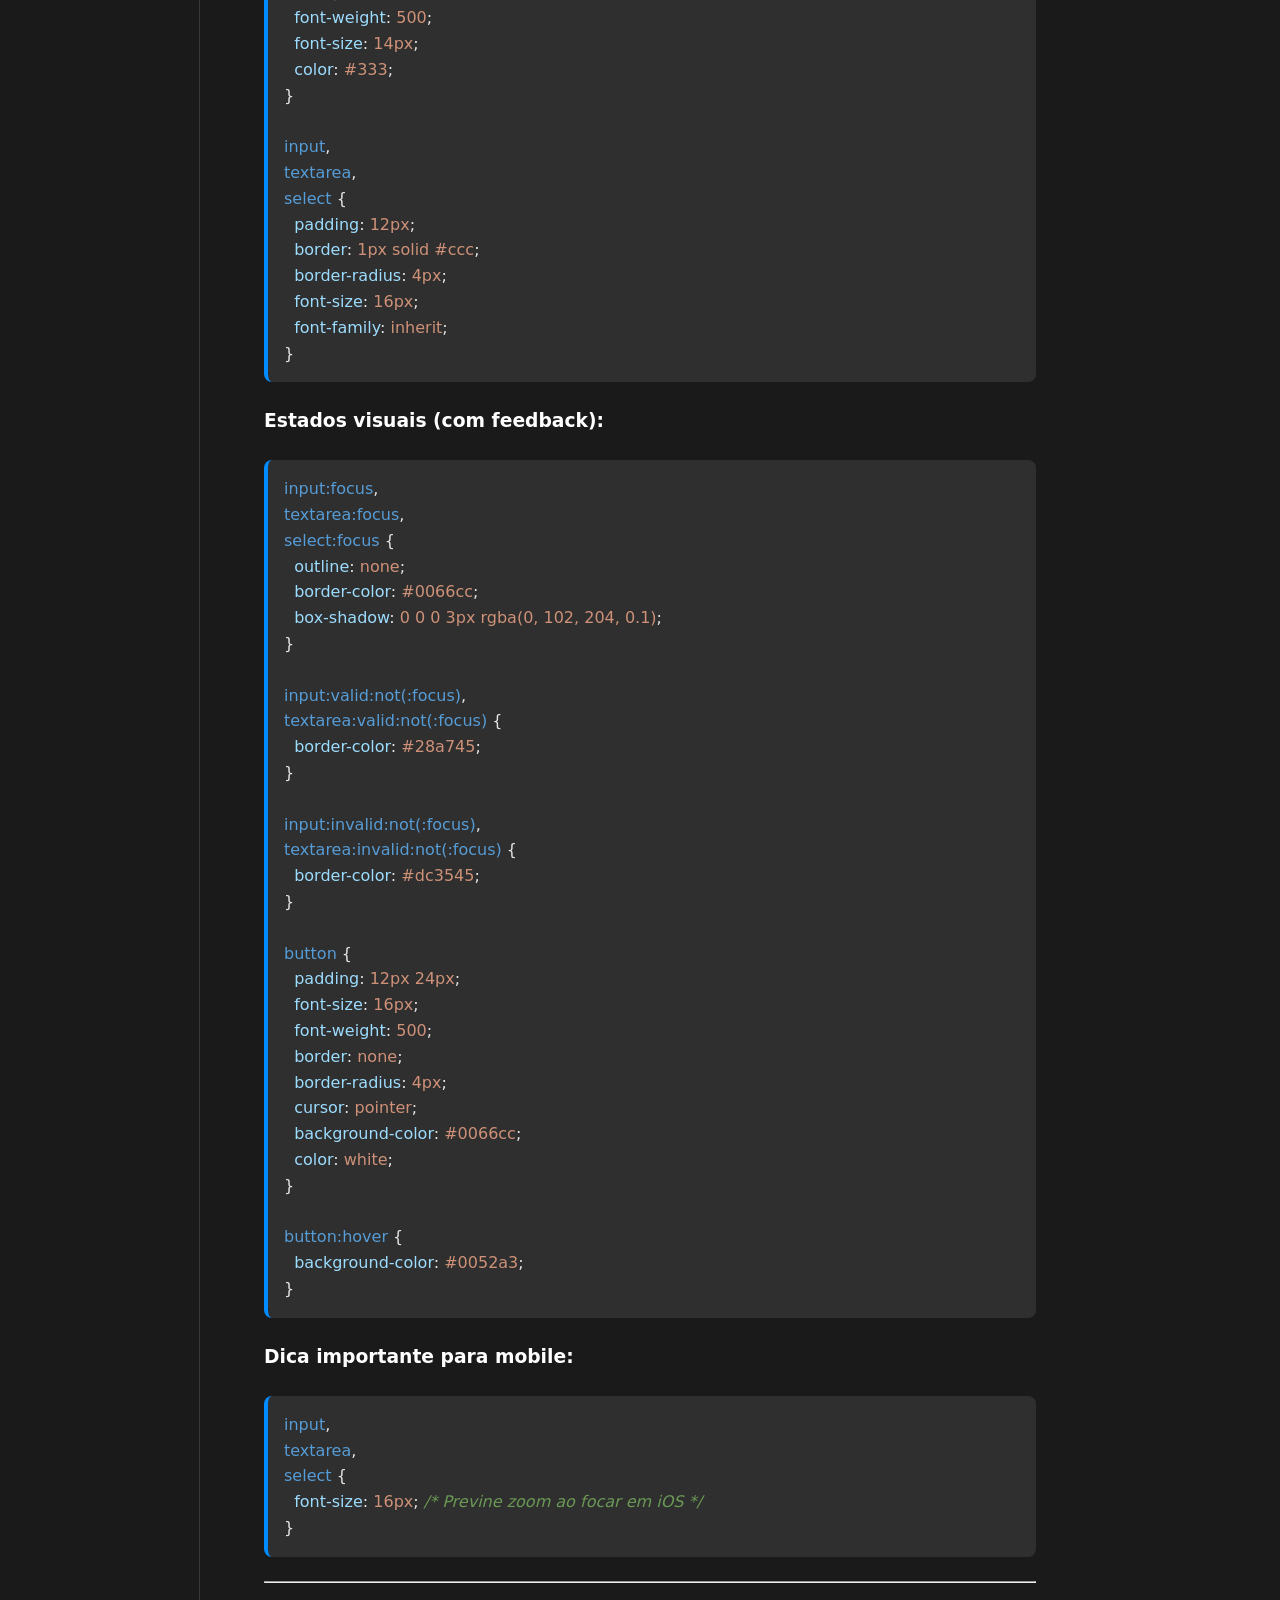
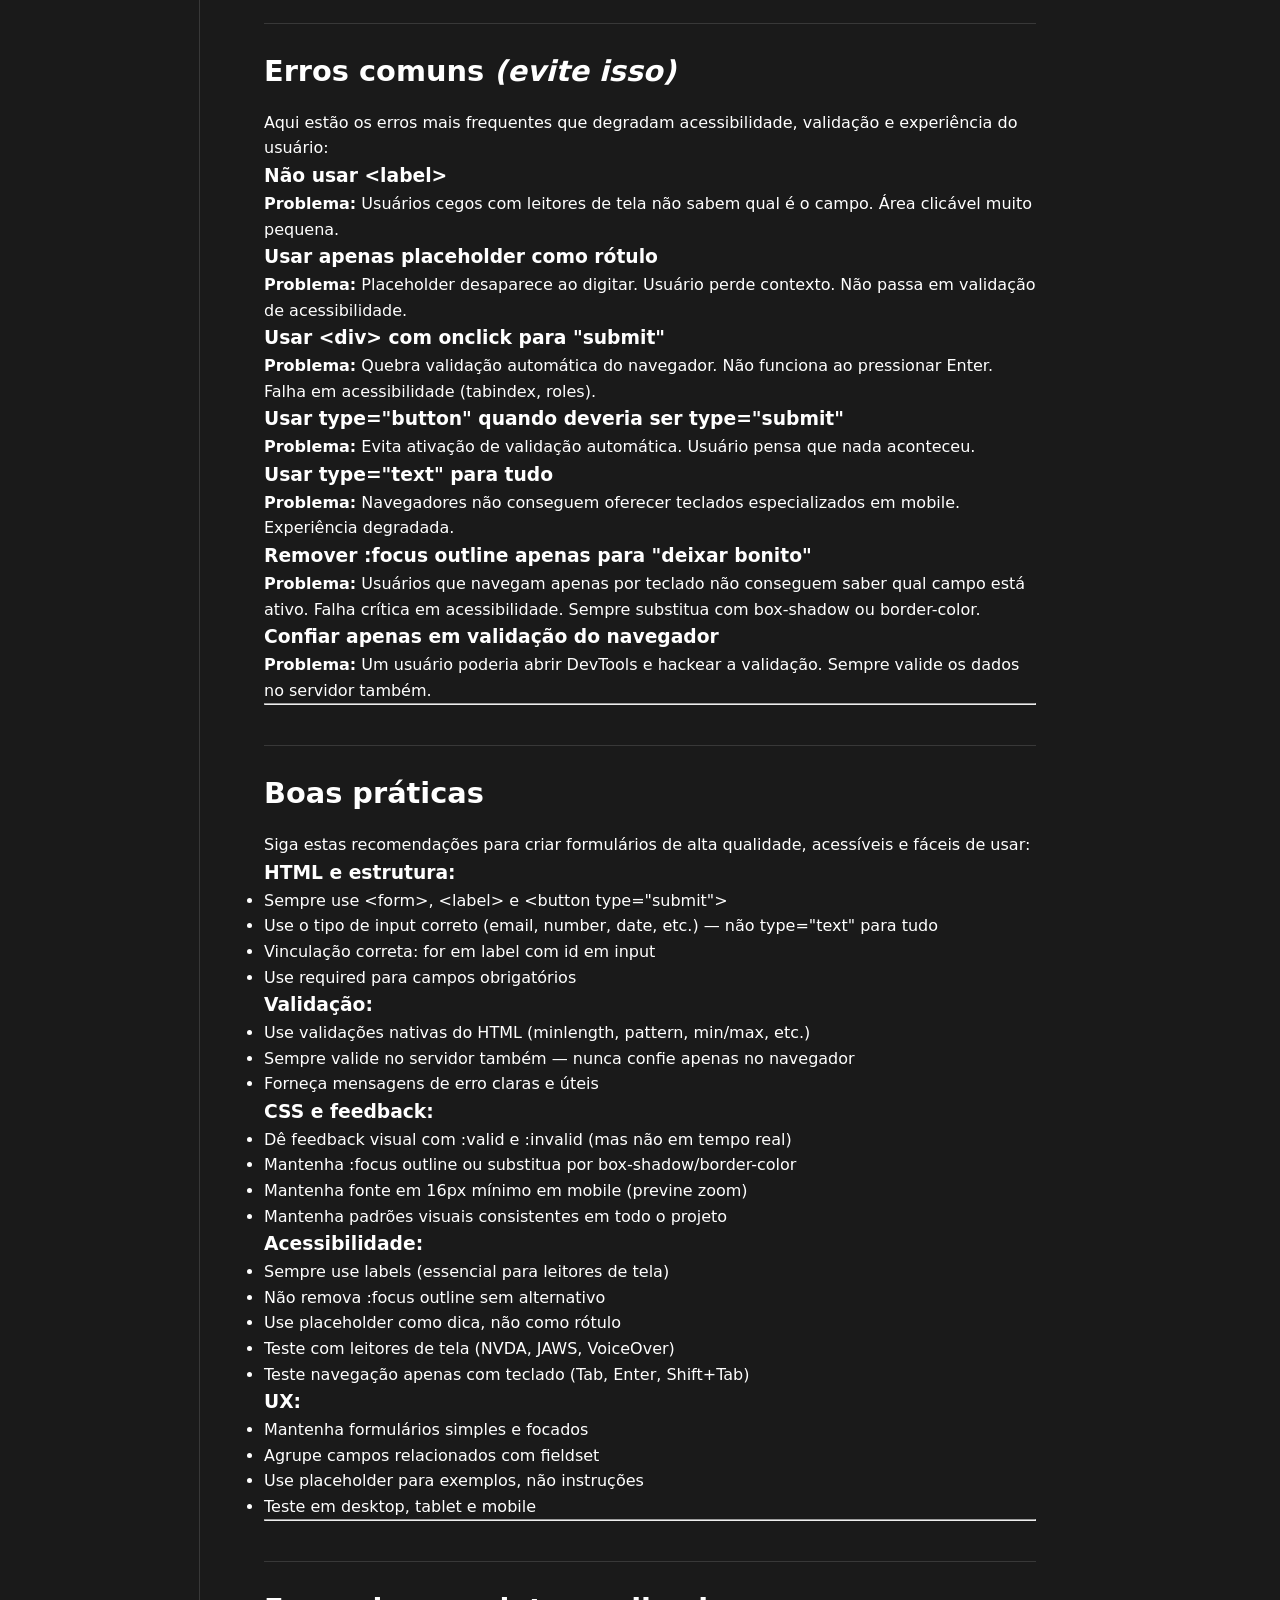
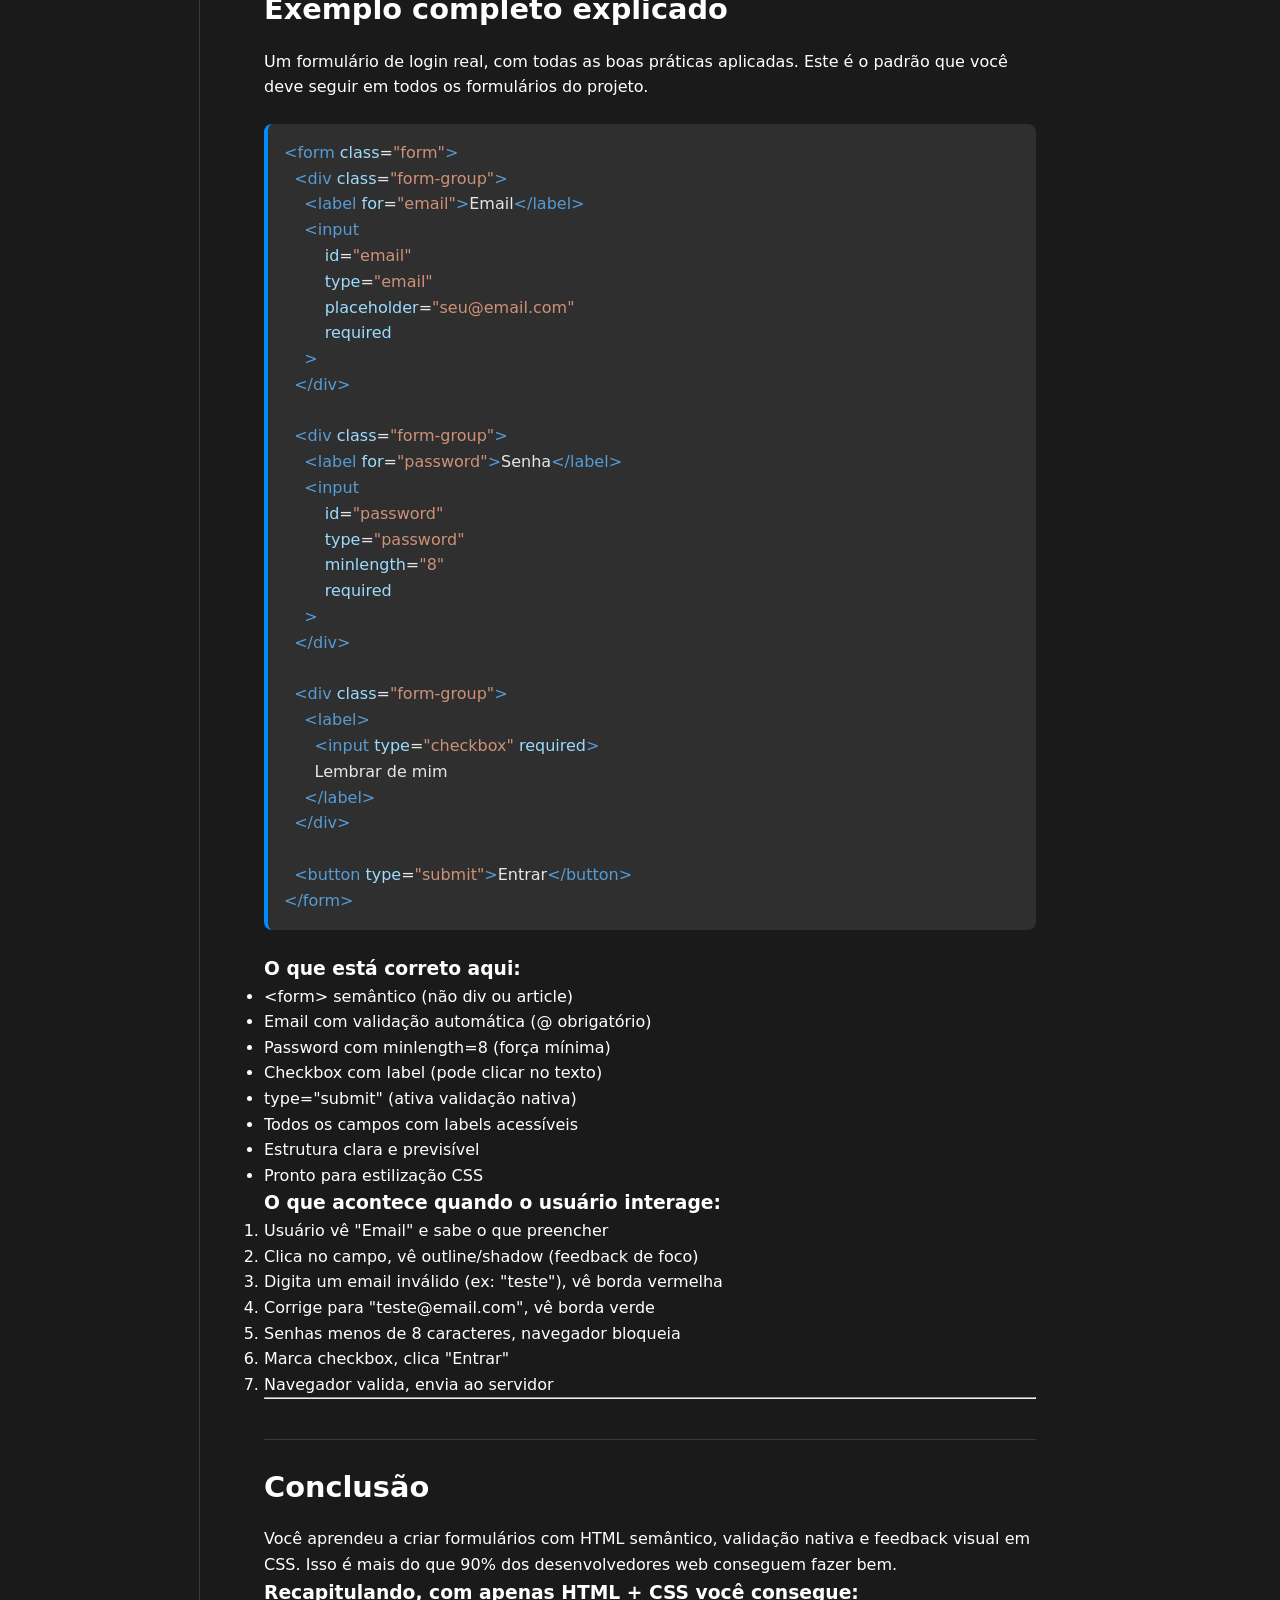
==== commit 98b8ff5a: "Refactor code structure for improved readability and maintainability" ====
--- a/pages/forms.html
+++ b/pages/forms.html
@@ -1,808 +1,826 @@
 <!DOCTYPE html>
-<html lang="pt-br">
-
+<html lang="pt-BR">
 <head>
     <meta charset="UTF-8">
     <meta name="viewport" content="width=device-width, initial-scale=1.0">
-    <title>Módulo 2 — Interação e Formulários (HTML/CSS)</title>
+    <link rel="stylesheet" href="../css/global.css">
+    <title>WebGuides</title>
 </head>
-
 <body>
-    <div id="app">
-        <!-- Header -->
-        <header id="header">
-            <nav id="navbar">
-                <div id="navbar-title">
-                    <a href="../index.html">Manual CSS HTML</a>
-                </div>
-                <ul id="navbar-menu">
-                    <li><a href="../pages/forms.html">Formulários</a></li>
-                    <li><a href="../pages/semantics.html">Semântica</a></li>
-                    <li><a href="../pages/layouts.html">Layouts</a></li>
-                    <li><a href="../pages/styles.html">Estilos</a></li>
-                </ul>
-            </nav>
-        </header>
-
-        <!-- Container Principal -->
-        <div id="container">
-            <!-- Sidebar -->
-            <aside id="sidebar">
-                <nav id="sidebar-nav">
-                    <div id="sidebar-title">
-                        <h4>Neste guia</h4>
-                    </div>
-                    <ul id="sidebar-links">
-                        <li><a href="#introducao">Introdução</a></li>
-                        <li><a href="#objetivos">Objetivos</a></li>
-                        <li><a href="#o-que-sao">O que são formulários?</a></li>
-                        <li><a href="#estrutura-base">Estrutura base</a></li>
-                        <li><a href="#por-que-label">Por que usar &lt;label&gt;?</a></li>
-                        <li><a href="#tipos-input">Tipos de &lt;input&gt;</a></li>
-                        <li><a href="#select">Select</a></li>
-                        <li><a href="#textarea">Textarea</a></li>
-                        <li><a href="#botoes">Botões</a></li>
-                        <li><a href="#validacoes">Validações nativas</a></li>
-                        <li><a href="#feedback-css">Feedback visual</a></li>
-                        <li><a href="#padrao-visual">Padrão visual</a></li>
-                        <li><a href="#erros-comuns">Erros comuns</a></li>
-                        <li><a href="#boas-praticas">Boas práticas</a></li>
-                        <li><a href="#exemplo-completo">Exemplo completo</a></li>
-                        <li><a href="#conclusao">Conclusão</a></li>
-                    </ul>
-                </nav>
+    <header class="navbar">
+        <div class="logo">
+            <span class="logo-icon">W</span> WebGuides
+        </div>
+    </header>
+    <div class="layout-container">
+        <aside class="sidebar-left">
+            <h3>Menu</h3>
+            <ul>
+                <li><a href="../index.html">Introdução</a></li>
+                <li><a href="semantics.html">Estrutura e Semântica</a></li>
+                <li><a href="forms.html" class="active">Interação e Formulários</a></li>
+                <li><a href="styles.html">Estilo e Tipografia</a></li>
+                <li><a href="layouts.html">Layouts e Posicionamento</a></li>
+            </ul>
+        </aside>
+        <main class="content">
+            <h1>Interação e Formulários</h1>
+            <p>Aprenda a criar formulários HTML acessíveis, validados automaticamente pelo navegador e com experiência de usuário excepcional, usando apenas HTML e CSS.</p>
+            <p><small>Este guia cobre tudo que você precisa saber para implementar formulários profissionais em seu projeto, desde a estrutura semântica até validações nativas e feedback visual.</small></p>
+
+            <!-- Introdução -->
+            <section id="introducao">
+                <h2>Introdução</h2>
+                <p>Formulários são um dos componentes mais fundamentais e vitais da web. Eles permitem que
+                    usuários interajam com suas aplicações: criando contas, fazendo compras, enviando mensagens
+                    ou qualquer troca de dados. A qualidade de um formulário impacta diretamente a taxa de
+                    conversão e satisfação do usuário.</p>
+                <p>Este guia define o <strong>padrão oficial</strong> de formulários do projeto, cobrindo
+                    <strong>acessibilidade</strong>, <strong>validação</strong> e <strong>experiência do
+                        usuário</strong>. O ponto mais importante: <strong>você não precisa de JavaScript para
+                        criar formulários funcionais</strong>. Com apenas HTML + CSS é possível validar dados
+                    automaticamente, fornecer feedback visual e melhorar significativamente a experiência do
+                    usuário.
+                </p>
+                <p>JavaScript é um complemento opcional para funcionalidades avançadas — não o ponto de partida.
+                </p>
+            </section>
+
+            <hr>
+
+            <!-- Objetivos -->
+            <section id="objetivos">
+                <h2>Objetivos</h2>
+                <p>Este guia estabelece os pilares para que todos os formulários do projeto sejam consistentes,
+                    acessíveis e usáveis. Você aprenderá a:</p>
+                <ul>
+                    <li><strong>Estrutura de formulários</strong> — HTML semântico com
+                        <code>&lt;form&gt;</code>, <code>&lt;label&gt;</code> e estrutura clara
+                    </li>
+                    <li><strong>Tipos de campos</strong> — Usar o input correto para cada tipo de dado (email,
+                        número, data, etc.)</li>
+                    <li><strong>Validações nativas</strong> — Aproveitar validação automática do navegador
+                        (required, minlength, pattern, etc.)</li>
+                    <li><strong>Estilos visuais</strong> — CSS para feedback visual imediato (:valid, :invalid,
+                        :focus)</li>
+                    <li><strong>Acessibilidade</strong> — Garantir que todos os usuários, incluindo aqueles com
+                        deficiências, consigam preencher formulários</li>
+                </ul>
+            </section>
+
+            <hr>
+
+            <!-- O que são formulários -->
+            <section id="o-que-sao">
+                <h2>O que são formulários?</h2>
+                <p>Um formulário HTML é um conjunto de campos que coleta dados do usuário e os envia para o
+                    servidor. Pode ser desde um simples login até um complexo formulário de cadastro com
+                    múltiplos passos.</p>
+
+                <h3>Componentes principais:</h3>
+                <ul>
+                    <li><strong>&lt;form&gt;</strong> — O contêiner semântico que agrupa campos relacionados
+                    </li>
+                    <li><strong>&lt;input&gt;</strong>, <strong>&lt;select&gt;</strong>,
+                        <strong>&lt;textarea&gt;</strong> — Campos para entrada de dados
+                    </li>
+                    <li><strong>&lt;label&gt;</strong> — Rótulos descritivos para cada campo (essencial para
+                        acessibilidade)</li>
+                    <li><strong>&lt;button&gt;</strong> — Acionador para submissão ou reset</li>
+                </ul>
+
+                <h3>O ciclo de um formulário:</h3>
+                <ol>
+                    <li>Usuário vê os campos com rótulos claros</li>
+                    <li>Preenche os dados solicitados</li>
+                    <li>Clica o botão "Enviar"</li>
+                    <li>O navegador valida os dados automaticamente (validação nativa)</li>
+                    <li>Se válido, dados são enviados ao servidor</li>
+                    <li>Se inválido, mensagens de erro aparecem antes de enviar</li>
+                </ol>
+
+                <blockquote>
+                    <p><strong>Ponto chave:</strong> Este guia cobre a implementação HTML/CSS. O envio dos dados
+                        ao servidor requer backend (não coberto aqui).</p>
+                </blockquote>
+            </section>
+
+            <hr>
+
+            <!-- Estrutura-base -->
+            <section id="estrutura-base">
+                <h2>Estrutura base <em>(OBRIGATÓRIO)</em></h2>
+                <p>Todo formulário deve ter uma estrutura clara e previsível. Isso ajuda navegadores, leitores
+                    de tela e usuários a entender como preencher e enviar o formulário.</p>
+                <p>Aqui está o padrão mínimo obrigatório que deve ser seguido em <strong>todos</strong> os
+                    formulários do projeto:</p>
+                <div class="code-block">
+<pre><code><span class="token tag">&lt;form</span> <span class="token attr">class</span>=<span class="token string">"form"</span><span class="token tag">&gt;</span>
+    <span class="token tag">&lt;div</span> <span class="token attr">class</span>=<span class="token string">"form-group"</span><span class="token tag">&gt;</span>
+        <span class="token tag">&lt;label</span> <span class="token attr">for</span>=<span class="token string">"nome"</span><span class="token tag">&gt;</span><span class="token content">Nome</span><span class="token tag">&lt;/label&gt;</span>
+        <span class="token tag">&lt;input</span> <span class="token attr">id</span>=<span class="token string">"nome"</span> <span class="token attr">type</span>=<span class="token string">"text"</span> <span class="token attr">required</span><span class="token tag">&gt;</span>
+    <span class="token tag">&lt;/div&gt;</span>
+    <span class="token tag">&lt;button</span> <span class="token attr">type</span>=<span class="token string">"submit"</span><span class="token tag">&gt;</span><span class="token content">Enviar</span><span class="token tag">&lt;/button&gt;</span>
+<span class="token tag">&lt;/form&gt;</span></code></pre>
+                </div>
+
+                <h3>Por que cada elemento importa</h3>
+                <dl>
+                    <dt><code>&lt;form&gt;</code></dt>
+                    <dd>O contêiner semântico que encapsula todo o formulário. Diferente de uma
+                        <code>div</code>, indica explicitamente aos navegadores que se trata de um formulário,
+                        habilitando funcionalidades nativas como submissão e validação.
+                    </dd>
+
+                    <dt><code>.form-group</code></dt>
+                    <dd>Agrupa logicamente um rótulo com seu campo. Essa organização facilita a estilização em
+                        CSS e manutenção do código. Cada "grupo" é uma unidade independente.</dd>
+
+                    <dt><code>&lt;label&gt;</code></dt>
+                    <dd>Descreve o propósito do campo de forma acessível. O atributo <code>for</code> vincula o
+                        rótulo ao campo via <code>id</code>. Usuários de tecnologias assistivas (leitores de
+                        tela) dependem disso.</dd>
+
+                    <dt><code>&lt;input&gt;</code></dt>
+                    <dd>Campo de entrada com tipo (<code>text</code>, <code>email</code>, etc.) que define seu
+                        comportamento. O atributo <code>id</code> deve corresponder ao <code>for</code> do
+                        rótulo. <code>required</code> marca o campo como obrigatório.</dd>
+
+                    <dt><code>&lt;button type="submit"&gt;</code></dt>
+                    <dd>Botão que envia o formulário. O tipo <code>submit</code> é crucial — apenas botões desse
+                        tipo acionam a submissão automática quando o usuário pressiona Enter.</dd>
+                </dl>
+
+                <blockquote>
+                    <p><strong>Nota importante:</strong> Nunca use <code>&lt;input type="button"&gt;</code> ou
+                        uma <code>&lt;div&gt;</code> para submissão. Isso quebra acessibilidade e validação
+                        automática do navegador.</p>
+                </blockquote>
+            </section>
+
+            <hr>
+
+            <!-- Por que usar label -->
+            <section id="por-que-label">
+                <h2>Por que usar <code>&lt;label&gt;</code>?</h2>
+                <p>O label significa "rótulo". Labels são frequentemente negligenciados e substituídos apenas
+                    por placeholders. <strong>Isso é um erro.</strong> Eles são essenciais para acessibilidade e
+                    usabilidade.</p>
+
+                <h3>Benefícios principais:</h3>
+                <ul>
+                    <li><strong>Acessibilidade:</strong> Leitores de tela anunciam o rótulo quando o campo
+                        recebe foco, informando ao usuário cego o que deve ser preenchido.</li>
+                    <li><strong>Usabilidade:</strong> Clicar no rótulo move o foco para o campo, aumentando
+                        significativamente a área clicável — especialmente importante em mobile.</li>
+                    <li><strong>Contexto permanente:</strong> O placeholder desaparece ao digitar. O label fica
+                        sempre visível.</li>
+                </ul>
+
+                <h3>Comparação: Sem vs. Com label</h3>
+                <p><strong> Sem label (apenas placeholder):</strong></p>
+                <div class="code-block">
+<pre><code><span class="token tag">&lt;input</span> <span class="token attr">type</span>=<span class="token string">"email"</span> <span class="token attr">placeholder</span>=<span class="token string">"seu@email.com"</span><span class="token tag">&gt;</span></code></pre>
+                </div>
+                <p><small><strong>Problemas:</strong> Usuários com leitores de tela ouvem só "campo de texto".
+                        Placeholder desaparece ao digitar. Sem dica sobre o campo.</small></p>
+
+                <p><strong> Com label (recomendado):</strong></p>
+                <div class="code-block">
+<pre><code><span class="token tag">&lt;label</span> <span class="token attr">for</span>=<span class="token string">"email"</span><span class="token tag">&gt;</span><span class="token content">Email</span><span class="token tag">&lt;/label&gt;</span>
+<span class="token tag">&lt;input</span> <span class="token attr">id</span>=<span class="token string">"email"</span> <span class="token attr">type</span>=<span class="token string">"email"</span> <span class="token attr">placeholder</span>=<span class="token string">"seu@email.com"</span><span class="token tag">&gt;</span></code></pre>
+                </div>
+                <p><small><strong>Vantagens:</strong> Claro para todos. Leitor de tela anuncia "Email, campo de
+                        email". Clicar no label ativa o input. Maior área clicável.</small></p>
+
+                <blockquote>
+                    <p><strong>Dica importante:</strong> Placeholder é uma <strong>dica</strong>, não um
+                        <strong>rótulo</strong>. Use ambos para experiência completa.
+                    </p>
+                </blockquote>
+            </section>
+
+            <hr>
+
+            <!--  Tipos de input -->
+            <section id="tipos-input">
+                <h2>Tipos de <code>&lt;input&gt;</code></h2>
+                <p>O elemento <code>&lt;input&gt;</code> muda de comportamento de acordo com o atributo
+                    <code>type</code>. Use o tipo certo para cada dado.
+                </p>
+
+                <h3>Texto <code>text</code></h3>
+                <div class="code-block">
+<pre><code><span class="token tag">&lt;input</span> <span class="token attr">type</span>=<span class="token string">"text"</span> <span class="token attr">placeholder</span>=<span class="token string">"Seu nome"</span><span class="token tag">&gt;</span></code></pre>
+                </div>
+                <p><strong>Usado para:</strong></p>
+                <ul>
+                    <li>Nome</li>
+                    <li>Cidade</li>
+                </ul>
+
+                <h3>Email <code>email</code></h3>
+                <div class="code-block">
+<pre><code><span class="token tag">&lt;input</span> <span class="token attr">type</span>=<span class="token string">"email"</span> <span class="token attr">required</span><span class="token tag">&gt;</span></code></pre>
+                </div>
+                <p><strong>O que acontece:</strong></p>
+                <ul>
+                    <li>O navegador valida automaticamente o formato.</li>
+                    <li>Exige <code>@</code> e domínio válido.</li>
+                <p><strong>O que acontece:</strong></p>
+                <ul>
+                    <li>Os caracteres são escondidos.</li>
+                    <li>Pode exigir tamanho mínimo.</li>
+                </ul>
+
+                <h3>Número <code>number</code></h3>
+                <div class="code-block">
+<pre><code><span class="token tag">&lt;input</span> <span class="token attr">type</span>=<span class="token string">"number"</span> <span class="token attr">min</span>=<span class="token string">"0"</span> <span class="token attr">max</span>=<span class="token string">"10"</span><span class="token tag">&gt;</span></code></pre>
+                </div>
+
+                <h3>Senha <code>password</code></h3>
+                <div class="code-block">
+<pre><code><span class="token tag">&lt;input</span> <span class="token attr">type</span>=<span class="token string">"password"</span> <span class="token attr">minlength</span>=<span class="token string">"6"</span><span class="token tag">&gt;</span></code></pre>
+                </div>
+                <p><strong>O que acontece:</strong></p>
+                <ul>
+                    <li>Os caracteres são escondidos.</li>
+                    <li>Pode exigir tamanho mínimo.</li>
+                </ul>
+
+                <h3>Número <code>number</code></h3>
+                <div class="code-block">
+<pre><code><span class="token tag">&lt;input</span> <span class="token attr">type</span>=<span class="token string">"number"</span> <span class="token attr">min</span>=<span class="token string">"0"</span> <span class="token attr">max</span>=<span class="token string">"10"</span><span class="token tag">&gt;</span></code></pre>
+                </div>
+
+                <h3>Radio <code>radio</code></h3>
+                <div class="code-block">
+<pre><code><span class="token tag">&lt;input</span> <span class="token attr">type</span>=<span class="token string">"radio"</span> <span class="token attr">name</span>=<span class="token string">"plano"</span> <span class="token attr">value</span>=<span class="token string">"basic"</span><span class="token tag">&gt;</span><span class="token content"> Básico</span>
+<span class="token tag">&lt;input</span> <span class="token attr">type</span>=<span class="token string">"radio"</span> <span class="token attr">name</span>=<span class="token string">"plano"</span> <span class="token attr">value</span>=<span class="token string">"pro"</span><span class="token tag">&gt;</span><span class="token content"> Pro</span></code></pre>
+                </div>
+                <p><strong>Importante:</strong></p>
+                <ul>
+                    <li>Mesmo <code>name</code> → apenas uma escolha é permitida.</li>
+                </ul>
+
+                <h3>Checkbox <code>checkbox</code></h3>
+                <div class="code-block">
+<pre><code><span class="token tag">&lt;input</span> <span class="token attr">type</span>=<span class="token string">"checkbox"</span><span class="token tag">&gt;</span><span class="token content"> Aceito os termos</span></code></pre>
+                </div>
+                <p><strong>Permite:</strong></p>
+                <ul>
+                    <li>Múltiplas seleções (vários checkboxes juntos).</li>
+                    <li>Confirmações (ex.: aceite de termos).</li>
+                </ul>
+            </section>
+
+            <hr>
+
+            <!-- Select -->
+            <section id="select">
+                <h2>Select <em>(lista suspensa)</em></h2>
+                <p>Use <code>&lt;select&gt;</code> quando há muitas opções e espaço limitado na tela. É mais
+                    compacto que radios e mais permitido que inputs de texto.</p>
+
+                <div class="code-block">
+<pre><code><span class="token tag">&lt;label</span> <span class="token attr">for</span>=<span class="token string">"pais"</span><span class="token tag">&gt;</span><span class="token content">País</span><span class="token tag">&lt;/label&gt;</span>
+<span class="token tag">&lt;select</span> <span class="token attr">id</span>=<span class="token string">"pais"</span> <span class="token attr">required</span><span class="token tag">&gt;</span>
+    <span class="token tag">&lt;option</span> <span class="token attr">value</span>=<span class="token string">""</span><span class="token tag">&gt;</span><span class="token content">Selecione um país</span><span class="token tag">&lt;/option&gt;</span>
+    <span class="token tag">&lt;option</span> <span class="token attr">value</span>=<span class="token string">"br"</span><span class="token tag">&gt;</span><span class="token content">Brasil</span><span class="token tag">&lt;/option&gt;</span>
+    <span class="token tag">&lt;option</span> <span class="token attr">value</span>=<span class="token string">"pt"</span><span class="token tag">&gt;</span><span class="token content">Portugal</span><span class="token tag">&lt;/option&gt;</span>
+    <span class="token tag">&lt;option</span> <span class="token attr">value</span>=<span class="token string">"us"</span><span class="token tag">&gt;</span><span class="token content">Estados Unidos</span><span class="token tag">&lt;/option&gt;</span>
+<span class="token tag">&lt;/select&gt;</span></code></pre>
+                </div>
+
+                <h3>Quando usar select:</h3>
+                <ul>
+                    <li>Mais de 5 opções (se menos, use radios)</li>
+                    <li>Espaço limitado na tela</li>
+                    <li>Opções predefinidas (não digitáveis)</li>
+                </ul>
+
+                <h3>Dica importante:</h3>
+                <p>A primeira <code>&lt;option&gt;</code> com <code>value=""</code> funciona como placeholder.
+                    Força o usuário a escolher explicitamente uma opção real (evita seleção acidental da
+                    primeira).</p>
+            </section>
+
+            <hr>
+
+            <!-- Textarea -->
+            <section id="textarea">
+                <h2>Textarea <em>(texto longo)</em></h2>
+                <p>Para texto longo com múltiplas linhas use <code>&lt;textarea&gt;</code>, nunca
+                    <code>&lt;input type="text"&gt;</code>. Textarea permite quebras de linha e
+                    redimensionamento.
+                </p>
+
+                <div class="code-block">
+<pre><code><span class="token tag">&lt;label</span> <span class="token attr">for</span>=<span class="token string">"mensagem"</span><span class="token tag">&gt;</span><span class="token content">Sua mensagem</span><span class="token tag">&lt;/label&gt;</span>
+<span class="token tag">&lt;textarea</span> <span class="token attr">id</span>=<span class="token string">"mensagem"</span> <span class="token attr">rows</span>=<span class="token string">"5"</span> <span class="token attr">placeholder</span>=<span class="token string">"Digite aqui..."</span><span class="token tag">&gt;&lt;/textarea&gt;</span></code></pre>
+                </div>
+
+                <h3>Atributos úteis:</h3>
+                <ul>
+                    <li><code>rows</code> — Altura inicial em linhas (padrão: 2)</li>
+                    <li><code>cols</code> — Largura (raro, use CSS em vez)</li>
+                    <li><code>placeholder</code> — Dica de preenchimento</li>
+                    <li><code>maxlength</code> — Número máximo de caracteres</li>
+                    <li><code>required</code> — Marca como obrigatório</li>
+                </ul>
+
+                <h3>Casos de uso:</h3>
+                <ul>
+                    <li>Comentários</li>
+                    <li>Mensagens ou feedback</li>
+                    <li>Descrições ou bios</li>
+                    <li>Qualquer texto livre de múltiplas linhas</li>
+                </ul>
+            </section>
+
+            <hr>
+
+            <!-- Botões -->
+            <section id="botoes">
+                <h2>Botões</h2>
+                <p>Existem três tipos de botões em formulários, cada um com um propósito diferente e
+                    comportamento distinto.</p>
+
+                <h3>type="submit" — Enviar</h3>
+                <div class="code-block">
+<pre><code><span class="token tag">&lt;button</span> <span class="token attr">type</span>=<span class="token string">"submit"</span><span class="token tag">&gt;</span><span class="token content">Enviar</span><span class="token tag">&lt;/button&gt;</span></code></pre>
+                </div>
+                <p><strong>O que faz:</strong> Ativa a validação automática do navegador e dispara o evento
+                    <code>submit</code>. Permite submissão ao pressionar Enter.
+
+                <h3>type="reset" — Limpar (raro)</h3>
+                <div class="code-block">
+<pre><code><span class="token tag">&lt;button</span> <span class="token attr">type</span>=<span class="token string">"reset"</span><span class="token tag">&gt;</span><span class="token content">Limpar</span><span class="token tag">&lt;/button&gt;</span></code></pre>
+                </div>
+                <p><strong>O que faz:</strong> Reseta todos os campos aos valores iniciais. Raramente útil. O usuário basicamente, perde todo seu trabalho. Não recomendado.</p>
+
+                <h3>type="button" — Ação customizada</h3>
+                <div class="code-block">
+<pre><code><span class="token tag">&lt;button</span> <span class="token attr">type</span>=<span class="token string">"button"</span><span class="token tag">&gt;</span><span class="token content">Cancelar</span><span class="token tag">&lt;/button&gt;</span></code></pre>
+                </div>
+                <p><strong>O que faz:</strong> Não submete o formulário. Requer JavaScript para funcionar. Use
+                    para ações como "Cancelar", "Limpar manualmente" ou abrir modais.</p>
+
+                <blockquote>
+                    <p><strong>Regra importante:</strong> Use <code>type="submit"</code> para enviar
+                        formulários. Use <code>type="button"</code> apenas quando a ação não envolve submissão
+                        de dados.</p>
+                </blockquote>
+            </section>
+
+            <hr>
+
+            <!-- Validações -->
+            <section id="validacoes">
+                <h2>Validações nativas <em>(SEM JavaScript!)</em></h2>
+                <p>HTML5 oferece validação <strong>automática</strong> no navegador. Você não precisa escrever
+                    uma linha de JavaScript para validação básica. O navegador faz o trabalho pesado.</p>
+
+                <h3>required — Campo obrigatório</h3>
+                <div class="code-block">
+<pre><code><span class="token tag">&lt;input</span> <span class="token attr">type</span>=<span class="token string">"text"</span> <span class="token attr">required</span><span class="token tag">&gt;</span></code></pre>
+                </div>
+                <p>Se o usuário tenta enviar o formulário vazio, o navegador bloqueia e mostra: "Por favor,
+                    preencha este campo".</p>
+
+                <h3>minlength e maxlength — Comprimento de texto</h3>
+                <div class="code-block">
+<pre><code><span class="token tag">&lt;input</span> <span class="token attr">type</span>=<span class="token string">"text"</span> <span class="token attr">minlength</span>=<span class="token string">"3"</span> <span class="token attr">maxlength</span>=<span class="token string">"50"</span><span class="token tag">&gt;</span></code></pre>
+                </div>
+                <p>Define comprimento mínimo e máximo. Se o usuário digita menos de 3 caracteres, o navegador
+                    bloqueia o envio.</p>
+
+                <h3>min e max — Intervalo numérico</h3>
+                <div class="code-block">
+<pre><code><span class="token tag">&lt;input</span> <span class="token attr">type</span>=<span class="token string">"number"</span> <span class="token attr">min</span>=<span class="token string">"0"</span> <span class="token attr">max</span>=<span class="token string">"100"</span><span class="token tag">&gt;</span>
+<span class="token tag">&lt;input</span> <span class="token attr">type</span>=<span class="token string">"date"</span> <span class="token attr">min</span>=<span class="token string">"2024-01-01"</span> <span class="token attr">max</span>=<span class="token string">"2024-12-31"</span><span class="token tag">&gt;</span></code></pre>
+                </div>
+                <p>Define limite mínimo e máximo. Funciona com <code>number</code>, <code>date</code>,
+                    <code>range</code> e <code>time</code>.
+                </p>
+
+                <h3>pattern — Expressão regular (regex)</h3>
+                <div class="code-block">
+<pre><code><span class="token tag">&lt;input</span> <span class="token attr">type</span>=<span class="token string">"text"</span> <span class="token attr">pattern</span>=<span class="token string">"[A-Za-z]+"</span> <span class="token attr">title</span>=<span class="token string">"Apenas letras"</span><span class="token tag">&gt;</span></code></pre>
+                </div>
+                <p>Valida contra um padrão regex customizado. Exemplo: <code>[A-Za-z]+</code> = apenas letras,
+                    <code>\d{3}-\d{4}</code> = telefone (123-4567), etc.</p>
+
+                <h3>Validação automática por type</h3>
+                <div class="code-block">
+<pre><code><span class="token tag">&lt;input</span> <span class="token attr">type</span>=<span class="token string">"email"</span> <span class="token attr">required</span><span class="token tag">&gt;</span>
+<span class="token tag">&lt;input</span> <span class="token attr">type</span>=<span class="token string">"url"</span> <span class="token attr">required</span><span class="token tag">&gt;</span>
+<span class="token tag">&lt;input</span> <span class="token attr">type</span>=<span class="token string">"date"</span> <span class="token attr">required</span><span class="token tag">&gt;</span></code></pre>
+                </div>
+                <p>O navegador valida formato automaticamente. Email requer @. URL requer http://. Cada tipo tem
+                    suas próprias regras.</p>
+
+                <h3>Como funciona o ciclo:</h3>
+                <ol>
+                    <li>Usuário clica "Enviar"</li>
+                    <li>Navegador valida cada campo contra suas regras</li>
+                    <li>Se algum inválido → mostra mensagem de erro e <strong>para</strong></li>
+                    <li>Se todos válidos → dispara evento <code>submit</code> (você envia ao servidor aqui)</li>
+                </ol>
+
+                <blockquote>
+                    <p><strong>Importante:</strong> Validação no navegador é apenas para UX. Sempre valide no
+                        servidor também — um usuário poderia hackear DevTools e contornar validação!</p>
+                </blockquote>
+            </section>
+
+            <hr>
+
+            <!-- Feedback visual -->
+            <section id="feedback-css">
+                <h2>Feedback visual com CSS <em>(:valid, :invalid, :focus)</em></h2>
+                <p>CSS permite mostradores visuais imediatos sobre o estado de validação dos campos. Isso
+                    mostra ao usuário imediatamente se algo está certo ou errado, antes de enviar.</p>
+
+                <h3>:valid — Campo válido</h3>
+                <div class="code-block">
+<pre><code><span class="token tag">input:valid</span> {
+  <span class="token attr">border</span>: <span class="token string">2px solid green</span>;
+  <span class="token attr">background-color</span>: <span class="token string">rgba(0, 255, 0, 0.05)</span>;
+}</code></pre>
+                </div>
+                <p>Aplicado quando o campo passou em todas as validações (type, required, minlength, pattern,
+                    etc.).</p>
+
+                <h3>:invalid — Campo inválido</h3>
+                <div class="code-block">
+<pre><code><span class="token tag">input:invalid</span> {
+  <span class="token attr">border</span>: <span class="token string">2px solid red</span>;
+  <span class="token attr">background-color</span>: <span class="token string">rgba(255, 0, 0, 0.05)</span>;
+}</code></pre>
+                </div>
+                <p>Aplicado quando o campo violou alguma validação.</p>
+
+                <h3>:focus — Campo em foco</h3>
+                <div class="code-block">
+<pre><code><span class="token tag">input:focus</span> {
+  <span class="token attr">outline</span>: <span class="token string">none</span>;
+  <span class="token attr">border-color</span>: <span class="token string">blue</span>;
+  <span class="token attr">box-shadow</span>: <span class="token string">0 0 0 3px rgba(0, 0, 255, 0.1)</span>;
+}</code></pre>
+                </div>
+                <p>Mostra qual campo o usuário está preenchendo. <strong>Essential para acessibilidade</strong>
+                    — usuários que navegam apenas por teclado precisam saber qual campo está ativo.</p>
+
+                <h3>Cuidado: :invalid em tempo real</h3>
+                <p>Por padrão, <code>:invalid</code> ativa assim que o campo é inválido, mesmo enquanto o
+                    usuário ainda está digitando. Isso é frustrante:</p>
+                <div class="code-block">
+<pre><code><span class="token comment">/* Ruim: mostra erro enquanto digitando */</span>
+<span class="token tag">input:invalid</span> { <span class="token attr">border</span>: <span class="token string">2px solid red</span>; }
+
+<span class="token comment">/* Melhor: mostra erro apenas após sair do campo */</span>
+<span class="token tag">input:invalid:not(:focus)</span> { <span class="token attr">border</span>: <span class="token string">2px solid red</span>; }</code></pre>
+                </div>
+
+                <h3>Exemplo completo recomendado:</h3>
+                <div class="code-block">
+<pre><code><span class="token tag">input</span>,
+<span class="token tag">textarea</span>,
+<span class="token tag">select</span> {
+  <span class="token attr">padding</span>: <span class="token string">12px</span>;
+  <span class="token attr">border</span>: <span class="token string">1px solid #ccc</span>;
+  <span class="token attr">border-radius</span>: <span class="token string">4px</span>;
+  <span class="token attr">font-size</span>: <span class="token string">16px</span>;
+}
+
+<span class="token tag">input:focus</span>,
+<span class="token tag">textarea:focus</span>,
+<span class="token tag">select:focus</span> {
+  <span class="token attr">outline</span>: <span class="token string">none</span>;
+  <span class="token attr">border-color</span>: <span class="token string">blue</span>;
+  <span class="token attr">box-shadow</span>: <span class="token string">0 0 0 3px rgba(0, 0, 255, 0.1)</span>;
+}
+
+<span class="token tag">input:valid:not(:focus)</span>,
+<span class="token tag">textarea:valid:not(:focus)</span> {
+  <span class="token attr">border-color</span>: <span class="token string">green</span>;
+}
+
+<span class="token tag">input:invalid:not(:focus)</span>,
+<span class="token tag">textarea:invalid:not(:focus)</span> {
+  <span class="token attr">border-color</span>: <span class="token string">red</span>;
+}</code></pre>
+                </div>
+
+                <h4>Por que feedback visual importa:</h4>
+                <ul>
+                    <li>Usuário entende erros imediatamente, sem esperar envio</li>
+                    <li>Reduz taxa de reenvio incorreto</li>
+                    <li>Melhora confiança e satisfação do usuário</li>
+                    <li>Acessível para usuários com deficiências visuais (com cores + ícones/texto)</li>
+                </ul>
+            </section>
+
+            <hr>
+
+            <!-- Padrão visual -->
+            <section id="padrao-visual">
+                <h2>Padrão visual recomendado</h2>
+                <p>Aqui estão padrões CSS recomendados para estruturar formulários de forma consistente e
+                    profissional em todo o projeto.</p>
+
+                <h3>Estrutura CSS básica:</h3>
+                <div class="code-block">
+<pre><code><span class="token tag">.form</span> {
+  <span class="token attr">max-width</span>: <span class="token string">400px</span>;
+  <span class="token attr">margin</span>: <span class="token string">0 auto</span>;
+}
+
+<span class="token tag">.form-group</span> {
+  <span class="token attr">display</span>: <span class="token string">flex</span>;
+  <span class="token attr">flex-direction</span>: <span class="token string">column</span>;
+  <span class="token attr">margin-bottom</span>: <span class="token string">1.5rem</span>;
+  <span class="token attr">gap</span>: <span class="token string">0.5rem</span>;
+}
+
+<span class="token tag">label</span> {
+  <span class="token attr">font-weight</span>: <span class="token string">500</span>;
+  <span class="token attr">font-size</span>: <span class="token string">14px</span>;
+  <span class="token attr">color</span>: <span class="token string">#333</span>;
+}
+
+<span class="token tag">input</span>,
+<span class="token tag">textarea</span>,
+<span class="token tag">select</span> {
+  <span class="token attr">padding</span>: <span class="token string">12px</span>;
+  <span class="token attr">border</span>: <span class="token string">1px solid #ccc</span>;
+  <span class="token attr">border-radius</span>: <span class="token string">4px</span>;
+  <span class="token attr">font-size</span>: <span class="token string">16px</span>;
+  <span class="token attr">font-family</span>: <span class="token string">inherit</span>;
+}</code></pre>
+                </div>
+
+                <h3>Estados visuais (com feedback):</h3>
+                <div class="code-block">
+<pre><code><span class="token tag">input:focus</span>,
+<span class="token tag">textarea:focus</span>,
+<span class="token tag">select:focus</span> {
+  <span class="token attr">outline</span>: <span class="token string">none</span>;
+  <span class="token attr">border-color</span>: <span class="token string">#0066cc</span>;
+  <span class="token attr">box-shadow</span>: <span class="token string">0 0 0 3px rgba(0, 102, 204, 0.1)</span>;
+}
+
+<span class="token tag">input:valid:not(:focus)</span>,
+<span class="token tag">textarea:valid:not(:focus)</span> {
+  <span class="token attr">border-color</span>: <span class="token string">#28a745</span>;
+}
+
+<span class="token tag">input:invalid:not(:focus)</span>,
+<span class="token tag">textarea:invalid:not(:focus)</span> {
+  <span class="token attr">border-color</span>: <span class="token string">#dc3545</span>;
+}
+
+<span class="token tag">button</span> {
+  <span class="token attr">padding</span>: <span class="token string">12px 24px</span>;
+  <span class="token attr">font-size</span>: <span class="token string">16px</span>;
+  <span class="token attr">font-weight</span>: <span class="token string">500</span>;
+  <span class="token attr">border</span>: <span class="token string">none</span>;
+  <span class="token attr">border-radius</span>: <span class="token string">4px</span>;
+  <span class="token attr">cursor</span>: <span class="token string">pointer</span>;
+  <span class="token attr">background-color</span>: <span class="token string">#0066cc</span>;
+  <span class="token attr">color</span>: <span class="token string">white</span>;
+}
+
+<span class="token tag">button:hover</span> {
+  <span class="token attr">background-color</span>: <span class="token string">#0052a3</span>;
+}</code></pre>
+                </div>
+
+                <h3>Dica importante para mobile:</h3>
+                <div class="code-block">
+<pre><code><span class="token tag">input</span>,
+<span class="token tag">textarea</span>,
+<span class="token tag">select</span> {
+  <span class="token attr">font-size</span>: <span class="token string">16px</span>; <span class="token comment">/* Previne zoom ao focar em iOS */</span>
+}</code></pre>
+                </div>
+            </section>
+
+            <hr>
+
+            <!-- Erros comuns -->
+            <section id="erros-comuns">
+                <h2>Erros comuns <em>(evite isso)</em></h2>
+                <p>Aqui estão os erros mais frequentes que degradam acessibilidade, validação e experiência do
+                    usuário:</p>
+
+                <h3>Não usar &lt;label&gt;</h3>
+                <p><strong>Problema:</strong> Usuários cegos com leitores de tela não sabem qual é o campo. Área
+                    clicável muito pequena.</p>
+
+                <h3>Usar apenas placeholder como rótulo</h3>
+                <p><strong>Problema:</strong> Placeholder desaparece ao digitar. Usuário perde contexto. Não
+                    passa em validação de acessibilidade.</p>
+
+                <h3>Usar &lt;div&gt; com onclick para "submit"</h3>
+                <p><strong>Problema:</strong> Quebra validação automática do navegador. Não funciona ao
+                    pressionar Enter. Falha em acessibilidade (tabindex, roles).</p>
+
+                <h3>Usar type="button" quando deveria ser type="submit"</h3>
+                <p><strong>Problema:</strong> Evita ativação de validação automática. Usuário pensa que nada
+                    aconteceu.</p>
+
+                <h3>Usar type="text" para tudo</h3>
+                <p><strong>Problema:</strong> Navegadores não conseguem oferecer teclados especializados em
+                    mobile. Experiência degradada.</p>
+
+                <h3>Remover :focus outline apenas para "deixar bonito"</h3>
+                <p><strong>Problema:</strong> Usuários que navegam apenas por teclado não conseguem saber qual
+                    campo está ativo. Falha crítica em acessibilidade. Sempre substitua com
+                    <code>box-shadow</code> ou <code>border-color</code>.
+                </p>
+
+                <h3>Confiar apenas em validação do navegador</h3>
+                <p><strong>Problema:</strong> Um usuário poderia abrir DevTools e hackear a validação. Sempre
+                    valide os dados no servidor também.</p>
+            </section>
+
+            <hr>
+
+            <!-- Boas práticas -->
+            <section id="boas-praticas">
+                <h2>Boas práticas</h2>
+                <p>Siga estas recomendações para criar formulários de alta qualidade, acessíveis e fáceis de
+                    usar:</p>
+
+                <h3>HTML e estrutura:</h3>
+                <ul>
+                    <li>Sempre use <code>&lt;form&gt;</code>, <code>&lt;label&gt;</code> e
+                        <code>&lt;button type="submit"&gt;</code>
+                    </li>
+                    <li>Use o tipo de input correto (email, number, date, etc.) — não type="text" para tudo
+                    </li>
+                    <li>Vinculação correta: <code>for</code> em label com <code>id</code> em input</li>
+                    <li>Use <code>required</code> para campos obrigatórios</li>
+                </ul>
+
+                <h3>Validação:</h3>
+                <ul>
+                    <li>Use validações nativas do HTML (minlength, pattern, min/max, etc.)</li>
+                    <li>Sempre valide no servidor também — nunca confie apenas no navegador</li>
+                    <li>Forneça mensagens de erro claras e úteis</li>
+                </ul>
+
+                <h3>CSS e feedback:</h3>
+                <ul>
+                    <li>Dê feedback visual com :valid e :invalid (mas não em tempo real)</li>
+                    <li>Mantenha :focus outline ou substitua por box-shadow/border-color</li>
+                    <li>Mantenha fonte em 16px mínimo em mobile (previne zoom)</li>
+                    <li>Mantenha padrões visuais consistentes em todo o projeto</li>
+                </ul>
+
+                <h3>Acessibilidade:</h3>
+                <ul>
+                    <li>Sempre use labels (essencial para leitores de tela)</li>
+                    <li>Não remova :focus outline sem alternativo</li>
+                    <li>Use <code>placeholder</code> como dica, não como rótulo</li>
+                    <li>Teste com leitores de tela (NVDA, JAWS, VoiceOver)</li>
+                    <li>Teste navegação apenas com teclado (Tab, Enter, Shift+Tab)</li>
+                </ul>
+
+                <h3>UX:</h3>
+                <ul>
+                    <li>Mantenha formulários simples e focados</li>
+                    <li>Agrupe campos relacionados com <code>fieldset</code></li>
+                    <li>Use placeholder para exemplos, não instruções</li>
+                    <li>Teste em desktop, tablet e mobile</li>
+                </ul>
+            </section>
+
+            <hr>
+
+            <!-- Exemplo completo -->
+            <section id="exemplo-completo">
+                <h2>Exemplo completo explicado</h2>
+                <p>Um formulário de login real, com todas as boas práticas aplicadas. Este é o padrão que você
+                    deve seguir em todos os formulários do projeto.</p>
+
+                <div class="code-block">
+<pre><code><span class="token tag">&lt;form</span> <span class="token attr">class</span>=<span class="token string">"form"</span><span class="token tag">&gt;</span>
+  <span class="token tag">&lt;div</span> <span class="token attr">class</span>=<span class="token string">"form-group"</span><span class="token tag">&gt;</span>
+    <span class="token tag">&lt;label</span> <span class="token attr">for</span>=<span class="token string">"email"</span><span class="token tag">&gt;</span>Email<span class="token tag">&lt;/label&gt;</span>
+    <span class="token tag">&lt;input</span> 
+        <span class="token attr">id</span>=<span class="token string">"email"</span> 
+        <span class="token attr">type</span>=<span class="token string">"email"</span> 
+        <span class="token attr">placeholder</span>=<span class="token string">"seu@email.com"</span>
+        <span class="token attr">required</span>
+    <span class="token tag">&gt;</span>
+  <span class="token tag">&lt;/div&gt;</span>
+
+  <span class="token tag">&lt;div</span> <span class="token attr">class</span>=<span class="token string">"form-group"</span><span class="token tag">&gt;</span>
+    <span class="token tag">&lt;label</span> <span class="token attr">for</span>=<span class="token string">"password"</span><span class="token tag">&gt;</span>Senha<span class="token tag">&lt;/label&gt;</span>
+    <span class="token tag">&lt;input</span> 
+        <span class="token attr">id</span>=<span class="token string">"password"</span> 
+        <span class="token attr">type</span>=<span class="token string">"password"</span> 
+        <span class="token attr">minlength</span>=<span class="token string">"8"</span>
+        <span class="token attr">required</span>
+    <span class="token tag">&gt;</span>
+  <span class="token tag">&lt;/div&gt;</span>
+
+  <span class="token tag">&lt;div</span> <span class="token attr">class</span>=<span class="token string">"form-group"</span><span class="token tag">&gt;</span>
+    <span class="token tag">&lt;label&gt;</span>
+      <span class="token tag">&lt;input</span> <span class="token attr">type</span>=<span class="token string">"checkbox"</span> <span class="token attr">required</span><span class="token tag">&gt;</span>
+      Lembrar de mim
+    <span class="token tag">&lt;/label&gt;</span>
+  <span class="token tag">&lt;/div&gt;</span>
+
+  <span class="token tag">&lt;button</span> <span class="token attr">type</span>=<span class="token string">"submit"</span><span class="token tag">&gt;</span>Entrar<span class="token tag">&lt;/button&gt;</span>
+<span class="token tag">&lt;/form&gt;</span></code></pre>
+                </div>
+
+                <h3>O que está correto aqui:</h3>
+                <ul>
+                    <li><code>&lt;form&gt;</code> semântico (não div ou article)</li>
+                    <li>Email com validação automática (@ obrigatório)</li>
+                    <li>Password com minlength=8 (força mínima)</li>
+                    <li>Checkbox com label (pode clicar no texto)</li>
+                    <li><code>type="submit"</code> (ativa validação nativa)</li>
+                    <li>Todos os campos com labels acessíveis</li>
+                    <li>Estrutura clara e previsível</li>
+                    <li>Pronto para estilização CSS</li>
+                </ul>
+
+                <h3>O que acontece quando o usuário interage:</h3>
+                <ol>
+                    <li>Usuário vê "Email" e sabe o que preencher</li>
+                    <li>Clica no campo, vê outline/shadow (feedback de foco)</li>
+                    <li>Digita um email inválido (ex: "teste"), vê borda vermelha</li>
+                    <li>Corrige para "teste@email.com", vê borda verde</li>
+                    <li>Senhas menos de 8 caracteres, navegador bloqueia</li>
+                    <li>Marca checkbox, clica "Entrar"</li>
+                    <li>Navegador valida, envia ao servidor</li>
+                </ol>
+            </section>
+
+            <hr>
+
+            <!-- Conclusão -->
+            <section id="conclusao">
+                <h2>Conclusão</h2>
+                <p>Você aprendeu a criar formulários com HTML semântico, validação nativa e feedback visual em
+                    CSS. Isso é mais do que 90% dos desenvolvedores web conseguem fazer bem.</p>
+
+                <h3>Recapitulando, com apenas HTML + CSS você consegue:</h3>
+                <ul>
+                    <li>Criar formulários semanticamente corretos</li>
+                    <li>Validar dados automaticamente (sem JavaScript)</li>
+                    <li>Fornecer feedback visual imediato</li>
+                    <li>Garantir acessibilidade para usuários com deficiências</li>
+                    <li>Otimizar para mobile com teclados corretos</li>
+                    <li>Melhorar significativamente a experiência do usuário</li>
+                </ul>
+
+                <h3>Próximos passos (opcionais):</h3>
+                <ul>
+                    <li><strong>Backend:</strong> Configure seu servidor para receber e processar os dados</li>
+                    <li><strong>JavaScript:</strong> Adicione validações avançadas ou UX mais refinada</li>
+                    <li><strong>Acessibilidade:</strong> Teste com ferramentas como Lighthouse, axe DevTools,
+                        Wave</li>
+                    <li><strong>Design avançado:</strong> Explore padrões como floating labels, chips, inline
+                        validation</li>
+                </ul>
+
+                <blockquote>
+                    <p><strong>Lembrete final:</strong> Sempre comece com HTML semântico + CSS básico. Isso
+                        resolve 90% dos problemas reais. JavaScript é um complemento opcional para 10% dos casos
+                        avançados.</p>
+                </blockquote>
+            </section>
+
+            <hr>
+            </main>
+            <aside class="sidebar-right">
+                <h3>Nesta Página</h3>
+                <ul>
+                    <li><a href="#introducao">Introdução</a></li>
+                    <li><a href="#objetivos">Objetivos</a></li>
+                    <li><a href="#o-que-sao">O que são formulários?</a></li>
+                    <li><a href="#estrutura-base">Estrutura base</a></li>
+                    <li><a href="#por-que-label">Por que usar &lt;label&gt;?</a></li>
+                    <li><a href="#tipos-input">Tipos de &lt;input&gt;</a></li>
+                    <li><a href="#select">Select</a></li>
+                    <li><a href="#textarea">Textarea</a></li>
+                    <li><a href="#botoes">Botões</a></li>
+                    <li><a href="#validacoes">Validações nativas</a></li>
+                    <li><a href="#feedback-css">Feedback visual</a></li>
+                    <li><a href="#padrao-visual">Padrão visual</a></li>
+                    <li><a href="#erros-comuns">Erros comuns</a></li>
+                    <li><a href="#boas-praticas">Boas práticas</a></li>
+                    <li><a href="#exemplo-completo">Exemplo completo</a></li>
+                    <li><a href="#conclusao">Conclusão</a></li>
+                </ul>
             </aside>
-
-            <!-- conteudo principal -->
-            <main id="main-content">
-                <!-- Header do conteúdo -->
-                <article id="article-content">
-                    <div id="content-header">
-                        <h1>Interação e Formulários</h1>
-                        <p>Aprenda a criar formulários HTML acessíveis, validados automaticamente pelo navegador e com
-                            experiência de usuário excepcional, usando apenas HTML e CSS.</p>
-                        <p><small>Este guia cobre tudo que você precisa saber para implementar formulários profissionais
-                                em seu projeto, desde a estrutura semântica até validações nativas e feedback
-                                visual.</small></p>
-                    </div>
-
-                    <!-- Introdução -->
-                    <section id="introducao">
-                        <h2>Introdução</h2>
-                        <p>Formulários são um dos componentes mais fundamentais e vitais da web. Eles permitem que
-                            usuários interajam com suas aplicações: criando contas, fazendo compras, enviando mensagens
-                            ou qualquer troca de dados. A qualidade de um formulário impacta diretamente a taxa de
-                            conversão e satisfação do usuário.</p>
-                        <p>Este guia define o <strong>padrão oficial</strong> de formulários do projeto, cobrindo
-                            <strong>acessibilidade</strong>, <strong>validação</strong> e <strong>experiência do
-                                usuário</strong>. O ponto mais importante: <strong>você não precisa de JavaScript para
-                                criar formulários funcionais</strong>. Com apenas HTML + CSS é possível validar dados
-                            automaticamente, fornecer feedback visual e melhorar significativamente a experiência do
-                            usuário.
-                        </p>
-                        <p>JavaScript é um complemento opcional para funcionalidades avançadas — não o ponto de partida.
-                        </p>
-                    </section>
-
-                    <hr>
-
-                    <!-- Objetivos -->
-                    <section id="objetivos">
-                        <h2>Objetivos</h2>
-                        <p>Este guia estabelece os pilares para que todos os formulários do projeto sejam consistentes,
-                            acessíveis e usáveis. Você aprenderá a:</p>
-                        <ul>
-                            <li><strong>Estrutura de formulários</strong> — HTML semântico com
-                                <code>&lt;form&gt;</code>, <code>&lt;label&gt;</code> e estrutura clara
-                            </li>
-                            <li><strong>Tipos de campos</strong> — Usar o input correto para cada tipo de dado (email,
-                                número, data, etc.)</li>
-                            <li><strong>Validações nativas</strong> — Aproveitar validação automática do navegador
-                                (required, minlength, pattern, etc.)</li>
-                            <li><strong>Estilos visuais</strong> — CSS para feedback visual imediato (:valid, :invalid,
-                                :focus)</li>
-                            <li><strong>Acessibilidade</strong> — Garantir que todos os usuários, incluindo aqueles com
-                                deficiências, consigam preencher formulários</li>
-                        </ul>
-                    </section>
-
-                    <hr>
-
-                    <!-- O que são formulários -->
-                    <section id="o-que-sao">
-                        <h2>O que são formulários?</h2>
-                        <p>Um formulário HTML é um conjunto de campos que coleta dados do usuário e os envia para o
-                            servidor. Pode ser desde um simples login até um complexo formulário de cadastro com
-                            múltiplos passos.</p>
-
-                        <h3>Componentes principais:</h3>
-                        <ul>
-                            <li><strong>&lt;form&gt;</strong> — O contêiner semântico que agrupa campos relacionados
-                            </li>
-                            <li><strong>&lt;input&gt;</strong>, <strong>&lt;select&gt;</strong>,
-                                <strong>&lt;textarea&gt;</strong> — Campos para entrada de dados
-                            </li>
-                            <li><strong>&lt;label&gt;</strong> — Rótulos descritivos para cada campo (essencial para
-                                acessibilidade)</li>
-                            <li><strong>&lt;button&gt;</strong> — Acionador para submissão ou reset</li>
-                        </ul>
-
-                        <h3>O ciclo de um formulário:</h3>
-                        <ol>
-                            <li>Usuário vê os campos com rótulos claros</li>
-                            <li>Preenche os dados solicitados</li>
-                            <li>Clica o botão "Enviar"</li>
-                            <li>O navegador valida os dados automaticamente (validação nativa)</li>
-                            <li>Se válido, dados são enviados ao servidor</li>
-                            <li>Se inválido, mensagens de erro aparecem antes de enviar</li>
-                        </ol>
-
-                        <blockquote>
-                            <p><strong>Ponto chave:</strong> Este guia cobre a implementação HTML/CSS. O envio dos dados
-                                ao servidor requer backend (não coberto aqui).</p>
-                        </blockquote>
-                    </section>
-
-                    <hr>
-
-                    <!-- Estrutura-base -->
-                    <section id="estrutura-base">
-                        <h2>Estrutura base <em>(OBRIGATÓRIO)</em></h2>
-                        <p>Todo formulário deve ter uma estrutura clara e previsível. Isso ajuda navegadores, leitores
-                            de tela e usuários a entender como preencher e enviar o formulário.</p>
-                        <p>Aqui está o padrão mínimo obrigatório que deve ser seguido em <strong>todos</strong> os
-                            formulários do projeto:</p>
-                        <pre><code>&lt;form class="form"&gt;
-    &lt;div class="form-group"&gt;
-        &lt;label for="nome"&gt;Nome&lt;/label&gt;
-        &lt;input id="nome" type="text" required&gt;
-    &lt;/div&gt;
-    &lt;button type="submit"&gt;Enviar&lt;/button&gt;
-&lt;/form&gt;</code></pre>
-
-                        <h3>Por que cada elemento importa</h3>
-                        <dl>
-                            <dt><code>&lt;form&gt;</code></dt>
-                            <dd>O contêiner semântico que encapsula todo o formulário. Diferente de uma
-                                <code>div</code>, indica explicitamente aos navegadores que se trata de um formulário,
-                                habilitando funcionalidades nativas como submissão e validação.
-                            </dd>
-
-                            <dt><code>.form-group</code></dt>
-                            <dd>Agrupa logicamente um rótulo com seu campo. Essa organização facilita a estilização em
-                                CSS e manutenção do código. Cada "grupo" é uma unidade independente.</dd>
-
-                            <dt><code>&lt;label&gt;</code></dt>
-                            <dd>Descreve o propósito do campo de forma acessível. O atributo <code>for</code> vincula o
-                                rótulo ao campo via <code>id</code>. Usuários de tecnologias assistivas (leitores de
-                                tela) dependem disso.</dd>
-
-                            <dt><code>&lt;input&gt;</code></dt>
-                            <dd>Campo de entrada com tipo (<code>text</code>, <code>email</code>, etc.) que define seu
-                                comportamento. O atributo <code>id</code> deve corresponder ao <code>for</code> do
-                                rótulo. <code>required</code> marca o campo como obrigatório.</dd>
-
-                            <dt><code>&lt;button type="submit"&gt;</code></dt>
-                            <dd>Botão que envia o formulário. O tipo <code>submit</code> é crucial — apenas botões desse
-                                tipo acionam a submissão automática quando o usuário pressiona Enter.</dd>
-                        </dl>
-
-                        <blockquote>
-                            <p><strong>Nota importante:</strong> Nunca use <code>&lt;input type="button"&gt;</code> ou
-                                uma <code>&lt;div&gt;</code> para submissão. Isso quebra acessibilidade e validação
-                                automática do navegador.</p>
-                        </blockquote>
-                    </section>
-
-                    <hr>
-
-                    <!-- Por que usar label -->
-                    <section id="por-que-label">
-                        <h2>Por que usar <code>&lt;label&gt;</code>?</h2>
-                        <p>O label significa "rótulo". Labels são frequentemente negligenciados e substituídos apenas
-                            por placeholders. <strong>Isso é um erro.</strong> Eles são essenciais para acessibilidade e
-                            usabilidade.</p>
-
-                        <h3>Benefícios principais:</h3>
-                        <ul>
-                            <li><strong>Acessibilidade:</strong> Leitores de tela anunciam o rótulo quando o campo
-                                recebe foco, informando ao usuário cego o que deve ser preenchido.</li>
-                            <li><strong>Usabilidade:</strong> Clicar no rótulo move o foco para o campo, aumentando
-                                significativamente a área clicável — especialmente importante em mobile.</li>
-                            <li><strong>Contexto permanente:</strong> O placeholder desaparece ao digitar. O label fica
-                                sempre visível.</li>
-                        </ul>
-
-                        <h3>Comparação: Sem vs. Com label</h3>
-                        <p><strong> Sem label (apenas placeholder):</strong></p>
-                        <pre><code>&lt;input type="email" placeholder="seu@email.com"&gt;</code></pre>
-                        <p><small><strong>Problemas:</strong> Usuários com leitores de tela ouvem só "campo de texto".
-                                Placeholder desaparece ao digitar. Sem dica sobre o campo.</small></p>
-
-                        <p><strong> Com label (recomendado):</strong></p>
-                        <pre><code>&lt;label for="email"&gt;Email&lt;/label&gt;
-&lt;input id="email" type="email" placeholder="seu@email.com"&gt;</code></pre>
-                        <p><small><strong>Vantagens:</strong> Claro para todos. Leitor de tela anuncia "Email, campo de
-                                email". Clicar no label ativa o input. Maior área clicável.</small></p>
-
-                        <blockquote>
-                            <p><strong>Dica importante:</strong> Placeholder é uma <strong>dica</strong>, não um
-                                <strong>rótulo</strong>. Use ambos para experiência completa.
-                            </p>
-                        </blockquote>
-                    </section>
-
-                    <hr>
-
-                    <!--  Tipos de input -->
-                    <section id="tipos-input">
-                        <h2>Tipos de <code>&lt;input&gt;</code></h2>
-                        <p>O elemento <code>&lt;input&gt;</code> muda de comportamento de acordo com o atributo
-                            <code>type</code>. Use o tipo certo para cada dado.
-                        </p>
-
-                        <h3>Texto <code>text</code></h3>
-                        <pre><code>&lt;input type="text" placeholder="Seu nome"&gt;</code></pre>
-                        <p><strong>Usado para:</strong></p>
-                        <ul>
-                            <li>Nome</li>
-                            <li>Cidade</li>
-                            <li>Qualquer texto curto</li>
-                        </ul>
-
-                        <h3>Email <code>email</code></h3>
-                        <pre><code>&lt;input type="email" required&gt;</code></pre>
-                        <p><strong>O que acontece:</strong></p>
-                        <ul>
-                            <li>O navegador valida automaticamente o formato.</li>
-                            <li>Exige <code>@</code> e domínio válido.</li>
-                        </ul>
-
-                        <h3>Senha <code>password</code></h3>
-                        <pre><code>&lt;input type="password" minlength="6"&gt;</code></pre>
-                        <p><strong>O que acontece:</strong></p>
-                        <ul>
-                            <li>Os caracteres são escondidos.</li>
-                            <li>Pode exigir tamanho mínimo.</li>
-                        </ul>
-
-                        <h3>Número <code>number</code></h3>
-                        <pre><code>&lt;input type="number" min="0" max="10"&gt;</code></pre>
-                        <p><strong>Ideal para:</strong></p>
-                        <ul>
-                            <li>Idade</li>
-                            <li>Quantidade</li>
-                        </ul>
-
-                        <h3>Rádio <code>radio</code></h3>
-                        <pre><code>&lt;input type="radio" name="plano" value="basic"&gt; Básico
-&lt;input type="radio" name="plano" value="pro"&gt; Pro</code></pre>
-                        <p><strong>Importante:</strong></p>
-                        <ul>
-                            <li>Mesmo <code>name</code> → apenas uma escolha é permitida.</li>
-                        </ul>
-
-                        <h3>Checkbox <code>checkbox</code></h3>
-                        <pre><code>&lt;input type="checkbox"&gt; Aceito os termos</code></pre>
-                        <p><strong>Permite:</strong></p>
-                        <ul>
-                            <li>Múltiplas seleções (vários checkboxes juntos).</li>
-                            <li>Confirmações (ex.: aceite de termos).</li>
-                        </ul>
-                    </section>
-
-                    <hr>
-
-                    <!-- Select -->
-                    <section id="select">
-                        <h2>Select <em>(lista suspensa)</em></h2>
-                        <p>Use <code>&lt;select&gt;</code> quando há muitas opções e espaço limitado na tela. É mais
-                            compacto que radios e mais permitido que inputs de texto.</p>
-
-                        <pre><code>&lt;label for="pais"&gt;País&lt;/label&gt;
-&lt;select id="pais" required&gt;
-    &lt;option value=""&gt;Selecione um país&lt;/option&gt;
-    &lt;option value="br"&gt;Brasil&lt;/option&gt;
-    &lt;option value="pt"&gt;Portugal&lt;/option&gt;
-    &lt;option value="us"&gt;Estados Unidos&lt;/option&gt;
-&lt;/select&gt;</code></pre>
-
-                        <h3>Quando usar select:</h3>
-                        <ul>
-                            <li>Mais de 5 opções (se menos, use radios)</li>
-                            <li>Espaço limitado na tela</li>
-                            <li>Opções predefinidas (não digitáveis)</li>
-                        </ul>
-
-                        <h3>Dica importante:</h3>
-                        <p>A primeira <code>&lt;option&gt;</code> com <code>value=""</code> funciona como placeholder.
-                            Força o usuário a escolher explicitamente uma opção real (evita seleção acidental da
-                            primeira).</p>
-                    </section>
-
-                    <hr>
-
-                    <!-- Textarea -->
-                    <section id="textarea">
-                        <h2>Textarea <em>(texto longo)</em></h2>
-                        <p>Para texto longo com múltiplas linhas use <code>&lt;textarea&gt;</code>, nunca
-                            <code>&lt;input type="text"&gt;</code>. Textarea permite quebras de linha e
-                            redimensionamento.
-                        </p>
-
-                        <pre><code>&lt;label for="mensagem"&gt;Sua mensagem&lt;/label&gt;
-&lt;textarea id="mensagem" rows="5" placeholder="Digite aqui..."&gt;&lt;/textarea&gt;</code></pre>
-
-                        <h3>Atributos úteis:</h3>
-                        <ul>
-                            <li><code>rows</code> — Altura inicial em linhas (padrão: 2)</li>
-                            <li><code>cols</code> — Largura (raro, use CSS em vez)</li>
-                            <li><code>placeholder</code> — Dica de preenchimento</li>
-                            <li><code>maxlength</code> — Número máximo de caracteres</li>
-                            <li><code>required</code> — Marca como obrigatório</li>
-                        </ul>
-
-                        <h3>Casos de uso:</h3>
-                        <ul>
-                            <li>Comentários</li>
-                            <li>Mensagens ou feedback</li>
-                            <li>Descrições ou bios</li>
-                            <li>Qualquer texto livre de múltiplas linhas</li>
-                        </ul>
-                    </section>
-
-                    <hr>
-
-                    <!-- Botões -->
-                    <section id="botoes">
-                        <h2>Botões</h2>
-                        <p>Existem três tipos de botões em formulários, cada um com um propósito diferente e
-                            comportamento distinto.</p>
-
-                        <h3>type="submit" — Enviar</h3>
-                        <pre><code>&lt;button type="submit"&gt;Enviar&lt;/button&gt;</code></pre>
-                        <p><strong>O que faz:</strong> Ativa a validação automática do navegador e dispara o evento
-                            <code>submit</code>. Permite submissão ao pressionar Enter.
-                        </p>
-                        <p><strong>Use:</strong> Em 99% dos formulários. Este é o padrão recomendado.</p>
-
-                        <h3>type="reset" — Limpar (raro)</h3>
-                        <pre><code>&lt;button type="reset"&gt;Limpar&lt;/button&gt;</code></pre>
-                        <p><strong>O que faz:</strong> Reseta todos os campos aos valores iniciais. Raramente útil.</p>
-                        <p><strong> Aviso:</strong> Confunde usuários. Se um usuário clica acidentalmente, perde todo
-                            seu trabalho. Não recomendado.</p>
-
-                        <h3>type="button" — Ação customizada</h3>
-                        <pre><code>&lt;button type="button"&gt;Cancelar&lt;/button&gt;</code></pre>
-                        <p><strong>O que faz:</strong> Não submete o formulário. Requer JavaScript para funcionar. Use
-                            para ações como "Cancelar", "Limpar manualmente" ou abrir modais.</p>
-
-                        <blockquote>
-                            <p><strong>Regra importante:</strong> Use <code>type="submit"</code> para enviar
-                                formulários. Use <code>type="button"</code> apenas quando a ação não envolve submissão
-                                de dados.</p>
-                        </blockquote>
-                    </section>
-
-                    <hr>
-
-                    <!-- Validações -->
-                    <section id="validacoes">
-                        <h2>Validações nativas <em>(SEM JavaScript!)</em></h2>
-                        <p>HTML5 oferece validação <strong>automática</strong> no navegador. Você não precisa escrever
-                            uma linha de JavaScript para validação básica. O navegador faz o trabalho pesado.</p>
-
-                        <h3>required — Campo obrigatório</h3>
-                        <pre><code>&lt;input type="text" required&gt;</code></pre>
-                        <p>Se o usuário tenta enviar o formulário vazio, o navegador bloqueia e mostra: "Por favor,
-                            preencha este campo".</p>
-
-                        <h3>minlength e maxlength — Comprimento de texto</h3>
-                        <pre><code>&lt;input type="text" minlength="3" maxlength="50"&gt;</code></pre>
-                        <p>Define comprimento mínimo e máximo. Se o usuário digita menos de 3 caracteres, o navegador
-                            bloqueia o envio.</p>
-
-                        <h3>min e max — Intervalo numérico</h3>
-                        <pre><code>&lt;input type="number" min="0" max="100"&gt;
-&lt;input type="date" min="2024-01-01" max="2024-12-31"&gt;</code></pre>
-                        <p>Define limite mínimo e máximo. Funciona com <code>number</code>, <code>date</code>,
-                            <code>range</code> e <code>time</code>.
-                        </p>
-
-                        <h3>pattern — Expressão regular (regex)</h3>
-                        <pre><code>&lt;input type="text" pattern="[A-Za-z]+" title="Apenas letras"&gt;</code></pre>
-                        <p>Valida contra um padrão regex customizado. Exemplo: <code>[A-Za-z]+</code> = apenas letras,
-                            <code>[0-9]{3}-[0-9]{4}</code> = formato XXX-XXXX.
-                        </p>
-
-                        <h3>Validação automática por type</h3>
-                        <pre><code>&lt;input type="email" required&gt;
-&lt;input type="url" required&gt;
-&lt;input type="date" required&gt;</code></pre>
-                        <p>O navegador valida formato automaticamente. Email requer @. URL requer http://. Cada tipo tem
-                            suas próprias regras.</p>
-
-                        <h3>Como funciona o ciclo:</h3>
-                        <ol>
-                            <li>Usuário clica "Enviar"</li>
-                            <li>Navegador valida cada campo contra suas regras</li>
-                            <li>Se algum inválido → mostra mensagem de erro e <strong>para</strong></li>
-                            <li>Se todos válidos → dispara evento <code>submit</code> (você envia ao servidor aqui)</li>
-                        </ol>
-
-                        <blockquote>
-                            <p><strong>Importante:</strong> Validação no navegador é apenas para UX. Sempre valide no
-                                servidor também — um usuário poderia hackear DevTools e contornar validação!</p>
-                        </blockquote>
-                    </section>
-
-                    <hr>
-
-                    <!-- Feedback visual -->
-                    <section id="feedback-css">
-                        <h2>Feedback visual com CSS</h2>
-                        <p>CSS oferece pseudo-classes para estilizar campos baseado em seu estado de validação. Isso
-                            mostra ao usuário imediatamente se algo está certo ou errado, antes de enviar.</p>
-
-                        <h3>:valid — Campo válido</h3>
-                        <pre><code>input:valid {
-  border: 2px solid green;
-  background-color: rgba(0, 255, 0, 0.05);
-}</code></pre>
-                        <p>Aplicado quando o campo passou em todas as validações (type, required, minlength, pattern,
-                            etc.).</p>
-
-                        <h3>:invalid — Campo inválido</h3>
-                        <pre><code>input:invalid {
-  border: 2px solid red;
-  background-color: rgba(255, 0, 0, 0.05);
-}</code></pre>
-                        <p>Aplicado quando o campo violou alguma validação.</p>
-
-                        <h3>:focus — Campo em foco</h3>
-                        <pre><code>input:focus {
-  outline: none;
-  border-color: blue;
-  box-shadow: 0 0 0 3px rgba(0, 0, 255, 0.1);
-}</code></pre>
-                        <p>Mostra qual campo o usuário está preenchendo. <strong>Essential para acessibilidade</strong>
-                            — usuários que navegam apenas por teclado precisam saber qual campo está ativo.</p>
-
-                        <h3>Cuidado: :invalid em tempo real</h3>
-                        <p>Por padrão, <code>:invalid</code> ativa assim que o campo é inválido, mesmo enquanto o
-                            usuário ainda está digitando. Isso é frustrante:</p>
-                        <pre><code>/* Ruim: mostra erro enquanto digitando */
-input:invalid { border: 2px solid red; }
-
-/* Melhor: mostra erro apenas após sair do campo */
-input:invalid:not(:focus) { border: 2px solid red; }</code></pre>
-
-                        <h3>Exemplo completo recomendado:</h3>
-                        <pre><code>input,
-textarea,
-select {
-  padding: 12px;
-  border: 1px solid #ccc;
-  border-radius: 4px;
-  font-size: 16px;
-}
-
-input:focus,
-textarea:focus,
-select:focus {
-  outline: none;
-  border-color: blue;
-  box-shadow: 0 0 0 3px rgba(0, 0, 255, 0.1);
-}
-
-input:valid:not(:focus),
-textarea:valid:not(:focus) {
-  border-color: green;
-}
-
-input:invalid:not(:focus),
-textarea:invalid:not(:focus) {
-  border-color: red;
-}</code></pre>
-
-                        <h4>Por que feedback visual importa:</h4>
-                        <ul>
-                            <li>Usuário entende erros imediatamente, sem esperar envio</li>
-                            <li>Reduz taxa de reenvio incorreto</li>
-                            <li>Melhora confiança e satisfação do usuário</li>
-                            <li>Acessível para usuários com deficiências visuais (com cores + ícones/texto)</li>
-                        </ul>
-                    </section>
-
-                    <hr>
-
-                    <!-- Padrão visual -->
-                    <section id="padrao-visual">
-                        <h2>Padrão visual recomendado</h2>
-                        <p>Aqui estão padrões CSS recomendados para estruturar formulários de forma consistente e
-                            profissional em todo o projeto.</p>
-
-                        <h3>Estrutura CSS básica:</h3>
-                        <pre><code>.form {
-  max-width: 400px;
-  margin: 0 auto;
-}
-
-.form-group {
-  display: flex;
-  flex-direction: column;
-  margin-bottom: 1.5rem;
-  gap: 0.5rem;
-}
-
-label {
-  font-weight: 500;
-  font-size: 14px;
-  color: #333;
-}
-
-input,
-textarea,
-select {
-  padding: 12px;
-  border: 1px solid #ccc;
-  border-radius: 4px;
-  font-size: 16px;
-  font-family: inherit;
-}</code></pre>
-
-                        <h3>Estados visuais (com feedback):</h3>
-                        <pre><code>input:focus,
-textarea:focus,
-select:focus {
-  outline: none;
-  border-color: #0066cc;
-  box-shadow: 0 0 0 3px rgba(0, 102, 204, 0.1);
-}
-
-input:valid:not(:focus),
-textarea:valid:not(:focus) {
-  border-color: #28a745;
-}
-
-input:invalid:not(:focus),
-textarea:invalid:not(:focus) {
-  border-color: #dc3545;
-}
-
-button {
-  padding: 12px 24px;
-  font-size: 16px;
-  font-weight: 500;
-  border: none;
-  border-radius: 4px;
-  cursor: pointer;
-  background-color: #0066cc;
-  color: white;
-}
-
-button:hover {
-  background-color: #0052a3;
-}</code></pre>
-
-                        <h3>Dica importante para mobile:</h3>
-                        <pre><code>input,
-textarea,
-select {
-  font-size: 16px; /* Previne zoom ao focar em iOS */
-}</code></pre>
-                    </section>
-
-                    <hr>
-
-                    <!-- Erros comuns -->
-                    <section id="erros-comuns">
-                        <h2>Erros comuns <em>(evite isso)</em></h2>
-                        <p>Aqui estão os erros mais frequentes que degradam acessibilidade, validação e experiência do
-                            usuário:</p>
-
-                        <h3>Não usar &lt;label&gt;</h3>
-                        <p><strong>Problema:</strong> Usuários cegos com leitores de tela não sabem qual é o campo. Área
-                            clicável muito pequena.</p>
-
-                        <h3>Usar apenas placeholder como rótulo</h3>
-                        <p><strong>Problema:</strong> Placeholder desaparece ao digitar. Usuário perde contexto. Não
-                            passa em validação de acessibilidade.</p>
-
-                        <h3>Usar &lt;div&gt; com onclick para "submit"</h3>
-                        <p><strong>Problema:</strong> Quebra validação automática do navegador. Não funciona ao
-                            pressionar Enter. Falha em acessibilidade (tabindex, roles).</p>
-
-                        <h3>Usar type="button" quando deveria ser type="submit"</h3>
-                        <p><strong>Problema:</strong> Evita ativação de validação automática. Usuário pensa que nada
-                            aconteceu.</p>
-
-                        <h3>Usar type="text" para tudo</h3>
-                        <p><strong>Problema:</strong> Navegadores não conseguem oferecer teclados especializados em
-                            mobile. Experiência degradada.</p>
-
-                        <h3>Remover :focus outline apenas para "deixar bonito"</h3>
-                        <p><strong>Problema:</strong> Usuários que navegam apenas por teclado não conseguem saber qual
-                            campo está ativo. Falha crítica em acessibilidade. Sempre substitua com
-                            <code>box-shadow</code> ou <code>border-color</code>.
-                        </p>
-
-                        <h3>Confiar apenas em validação do navegador</h3>
-                        <p><strong>Problema:</strong> Um usuário poderia abrir DevTools e hackear a validação. Sempre
-                            valide os dados no servidor também.</p>
-                    </section>
-
-                    <hr>
-
-                    <!-- Boas práticas -->
-                    <section id="boas-praticas">
-                        <h2>Boas práticas</h2>
-                        <p>Siga estas recomendações para criar formulários de alta qualidade, acessíveis e fáceis de
-                            usar:</p>
-
-                        <h3>HTML e estrutura:</h3>
-                        <ul>
-                            <li>Sempre use <code>&lt;form&gt;</code>, <code>&lt;label&gt;</code> e
-                                <code>&lt;button type="submit"&gt;</code>
-                            </li>
-                            <li>Use o tipo de input correto (email, number, date, etc.) — não type="text" para tudo
-                            </li>
-                            <li>Vinculação correta: <code>for</code> em label com <code>id</code> em input</li>
-                            <li>Use <code>required</code> para campos obrigatórios</li>
-                        </ul>
-
-                        <h3>Validação:</h3>
-                        <ul>
-                            <li>Use validações nativas do HTML (minlength, pattern, min/max, etc.)</li>
-                            <li>Sempre valide no servidor também — nunca confie apenas no navegador</li>
-                            <li>Forneça mensagens de erro claras e úteis</li>
-                        </ul>
-
-                        <h3>CSS e feedback:</h3>
-                        <ul>
-                            <li>Dê feedback visual com :valid e :invalid (mas não em tempo real)</li>
-                            <li>Mantenha :focus outline ou substitua por box-shadow/border-color</li>
-                            <li>Mantenha fonte em 16px mínimo em mobile (previne zoom)</li>
-                            <li>Mantenha padrões visuais consistentes em todo o projeto</li>
-                        </ul>
-
-                        <h3>Acessibilidade:</h3>
-                        <ul>
-                            <li>Sempre use labels (essencial para leitores de tela)</li>
-                            <li>Não remova :focus outline sem alternativo</li>
-                            <li>Use <code>placeholder</code> como dica, não como rótulo</li>
-                            <li>Teste com leitores de tela (NVDA, JAWS, VoiceOver)</li>
-                            <li>Teste navegação apenas com teclado (Tab, Enter, Shift+Tab)</li>
-                        </ul>
-
-                        <h3>UX:</h3>
-                        <ul>
-                            <li>Mantenha formulários simples e focados</li>
-                            <li>Agrupe campos relacionados com <code>fieldset</code></li>
-                            <li>Use placeholder para exemplos, não instruções</li>
-                            <li>Teste em desktop, tablet e mobile</li>
-                        </ul>
-                    </section>
-
-                    <hr>
-
-                    <!-- Exemplo completo -->
-                    <section id="exemplo-completo">
-                        <h2>Exemplo completo explicado</h2>
-                        <p>Um formulário de login real, com todas as boas práticas aplicadas. Este é o padrão que você
-                            deve seguir em todos os formulários do projeto.</p>
-
-                        <pre><code>&lt;form class="form"&gt;
-  &lt;div class="form-group"&gt;
-    &lt;label for="email"&gt;Email&lt;/label&gt;
-    &lt;input 
-        id="email" 
-        type="email" 
-        placeholder="seu@email.com"
-        required
-    &gt;
-  &lt;/div&gt;
-
-  &lt;div class="form-group"&gt;
-    &lt;label for="password"&gt;Senha&lt;/label&gt;
-    &lt;input 
-        id="password" 
-        type="password" 
-        minlength="8"
-        required
-    &gt;
-  &lt;/div&gt;
-
-  &lt;div class="form-group"&gt;
-    &lt;label&gt;
-      &lt;input type="checkbox" required&gt;
-      Lembrar de mim
-    &lt;/label&gt;
-  &lt;/div&gt;
-
-  &lt;button type="submit"&gt;Entrar&lt;/button&gt;
-&lt;/form&gt;</code></pre>
-
-                        <h3>O que está correto aqui:</h3>
-                        <ul>
-                            <li><code>&lt;form&gt;</code> semântico (não div ou article)</li>
-                            <li>Email com validação automática (@ obrigatório)</li>
-                            <li>Password com minlength=8 (força mínima)</li>
-                            <li>Checkbox com label (pode clicar no texto)</li>
-                            <li><code>type="submit"</code> (ativa validação nativa)</li>
-                            <li>Todos os campos com labels acessíveis</li>
-                            <li>Estrutura clara e previsível</li>
-                            <li>Pronto para estilização CSS</li>
-                        </ul>
-
-                        <h3>O que acontece quando o usuário interage:</h3>
-                        <ol>
-                            <li>Usuário vê "Email" e sabe o que preencher</li>
-                            <li>Clica no campo, vê outline/shadow (feedback de foco)</li>
-                            <li>Digita um email inválido (ex: "teste"), vê borda vermelha</li>
-                            <li>Corrige para "teste@email.com", vê borda verde</li>
-                            <li>Senhas menos de 8 caracteres, navegador bloqueia</li>
-                            <li>Marca checkbox, clica "Entrar"</li>
-                            <li>Navegador valida, envia ao servidor</li>
-                        </ol>
-                    </section>
-
-                    <hr>
-
-                    <!-- Conclusão -->
-                    <section id="conclusao">
-                        <h2>Conclusão</h2>
-                        <p>Você aprendeu a criar formulários com HTML semântico, validação nativa e feedback visual em
-                            CSS. Isso é mais do que 90% dos desenvolvedores web conseguem fazer bem.</p>
-
-                        <h3>Recapitulando, com apenas HTML + CSS você consegue:</h3>
-                        <ul>
-                            <li>Criar formulários semanticamente corretos</li>
-                            <li>Validar dados automaticamente (sem JavaScript)</li>
-                            <li>Fornecer feedback visual imediato</li>
-                            <li>Garantir acessibilidade para usuários com deficiências</li>
-                            <li>Otimizar para mobile com teclados corretos</li>
-                            <li>Melhorar significativamente a experiência do usuário</li>
-                        </ul>
-
-                        <h3>Próximos passos (opcionais):</h3>
-                        <ul>
-                            <li><strong>Backend:</strong> Configure seu servidor para receber e processar os dados</li>
-                            <li><strong>JavaScript:</strong> Adicione validações avançadas ou UX mais refinada</li>
-                            <li><strong>Acessibilidade:</strong> Teste com ferramentas como Lighthouse, axe DevTools,
-                                Wave</li>
-                            <li><strong>Design avançado:</strong> Explore padrões como floating labels, chips, inline
-                                validation</li>
-                        </ul>
-
-                        <blockquote>
-                            <p><strong>Lembrete final:</strong> Sempre comece com HTML semântico + CSS básico. Isso
-                                resolve 90% dos problemas reais. JavaScript é um complemento opcional para 10% dos casos
-                                avançados.</p>
-                        </blockquote>
-                    </section>
-
-                    <hr>
-
-
-                    <div id="content-footer">
-                        <p><small>Última atualização: 23 de março de 2026</small></p>
-                    </div>
-                </article>
-            </main>
         </div>
-
-        <footer id="footer">
-            <nav id="footer-nav">
-                <p>WebGuides: Manual Interativo de HTML e CSS — Módulo 2: Interação e Formulários</p>
-                <p><small>Desenvolvido colaborativamente por <a href="https://github.com/NikolasLS-IENH">Nikolas Lopes
-                            da Silva</a>, <a href="https://github.com/jonathanacedero">Jonathan Ruan Barros Acedero</a>,
-                        <a href="https://github.com/Guilherme-Mayer">Guilherme Mayer Pinto</a> e <a
-                            href="https://github.com/vinidferreira">Vinicius Daniel Góis Ferreira</a></small></p>
-                <p><small>&copy; 2026 — Projeto de Código Aberto</small></p>
-            </nav>
-        </footer>
-    </div>
-</body>
-
+    </body>
 </html>
--- a/css/global.css
+++ b/css/global.css
@@ -0,0 +1,169 @@
+/* (Variáveis, reset, tipografia e layout base) */
+
+/* --- Cores para o Código --- */
+.code-block {
+    background-color: #1e1e1e;              
+    color: #d4d4d4;           
+    border-left: 4px solid var(--accent-color);
+}
+
+/* Classes para cada tipo de elemento no código */
+.token.tag { color: #569cd6; }     
+.token.attr { color: #9cdcfe; }      
+.token.string { color: #ce9178; }   
+.token.comment { color: #6a9955; font-style: italic; }
+.token.content { color: #d4d4d4; }   
+
+.code-block pre {
+    margin: 0;
+    font-family: inherit;
+    white-space: pre-wrap;      
+    word-wrap: break-word;    
+}
+
+/* --- Variáveis de Cor (Dark Mode inspirado no Vue) --- */
+:root{
+    --bg-color: #1a1a1a;                     /* Fundo escuro padrão */
+    --bg-header: #242424;                    /* Fundo do cabeçalho */
+    --bg-code: #2f2f2f;                      /* Fundo dos blocos de código */
+    --text-main: #ffffff;                    /* Texto principal */
+    --text-muted: #rgba(255,255,255,0.7);      /* Texto secundário */
+    --accent-color: #008cff;                 /* Verde do Vue para destaques/links */
+    --border-color: #383838;                 /* Bordas sutis */
+    --header-height: 60px;                     /* Variáveis de layout */
+}      
+
+/* --- Reset Básico --- */
+* {
+    margin: 0;
+    padding: 0;
+    box-sizing: border-box;
+    font-family: -apple-system,system-ui, -apple-system, BlinkMacSystemFont, 'Segoe UI', Roboto, Oxygen, Ubuntu, Cantarell, 'Open Sans', 'Helvetica Neue', sans-serif;
+}
+
+body {
+    background-color: var(--bg-color);
+    color: var(--text-main);
+    line-height: 1.6;
+}
+
+a {
+    color: var(--text-main);
+    text-decoration: none;
+    transition: color 0.3s ease;
+}
+
+a:hover {
+    color: var(--accent-color);
+}
+
+/* --- Cabeçalho (Navbar) --- */
+.navbar {
+    position: sticky;
+    top: 0;
+    height: var(--header-height);
+    background-color: var(--bg-header);
+    border-bottom: 1px solid var(--border-color);
+    display: flex;
+    justify-content: space-between;
+    align-items: center;
+    padding: 2rem;
+    z-index: 100;
+}
+
+.logo {
+    font-size: 1.2rem;
+    font-weight: bold;
+    display: flex;
+    align-items: center;
+    gap: 10px;
+}
+
+.logo-icon {
+    color: var(--accent-color);
+    font-size: 1.5rem;
+}
+
+/* --- Grid de Layout da Documentação --- */
+.layout-container {
+    display: grid;
+    grid-template-columns: 200px 1fr 120px;
+    max-width: 1400px;
+    margin: 0 auto;
+    min-height: calc(100vh - var(--header-height));
+}
+
+/* --- Estilos Comuns para as Sidebars --- */
+.sidebar-left,.sidebar-right {
+    padding: 2rem 1.5rem;
+    position: sticky;
+    top: var(--header-height);
+    min-height: calc(100vh - var(--header-height));
+    overflow-y: auto;
+}
+
+.sidebar-left {
+    border-right: 1px solid var(--border-color);
+}
+
+.sidebar-right {
+    font-size: 0.85rem;
+}
+
+.sidebar-left h3, .sidebar-right h3 {
+    font-size: 1.2rem;
+    color: var(--text-main);
+    margin-bottom: 1rem;
+    text-transform: uppercase;
+    letter-spacing: 0.05em;
+}
+
+.sidebar-left ul, .sidebar-right ul {
+    list-style: none;
+    display: flex;
+    flex-direction: column;
+    gap: 0.8rem;
+}
+
+.sidebar-left a.active {
+    color: var(--accent-color);
+    font-weight: bold;
+}
+
+/* --- Conteúdo Principal --- */
+.content {
+    padding: 3rem 4rem;
+    max-width: 900px;
+}
+
+.content h1 {
+    font-size: 2.5rem;
+    margin-bottom: 1.5rem;
+}
+
+.content h2 {
+    font-size: 1.8rem;
+    margin-top: 2.5rem;
+    margin-bottom: 1rem;
+    border-top: 1px solid var(--border-color);
+    padding-top: 1.5rem;
+}
+
+.code-block {
+    background-color: var(--bg-code);
+    padding: 1rem;
+    border-radius: 8px;
+    margin: 1.5rem 0;
+    overflow-x: auto;
+    font-family: monospace;
+    color: #e6e6e6;
+}
+
+html {
+    scroll-behavior: smooth;
+}
+
+.content h2, 
+.content h3 {
+    scroll-margin-top: calc(var(--header-height)); 
+}
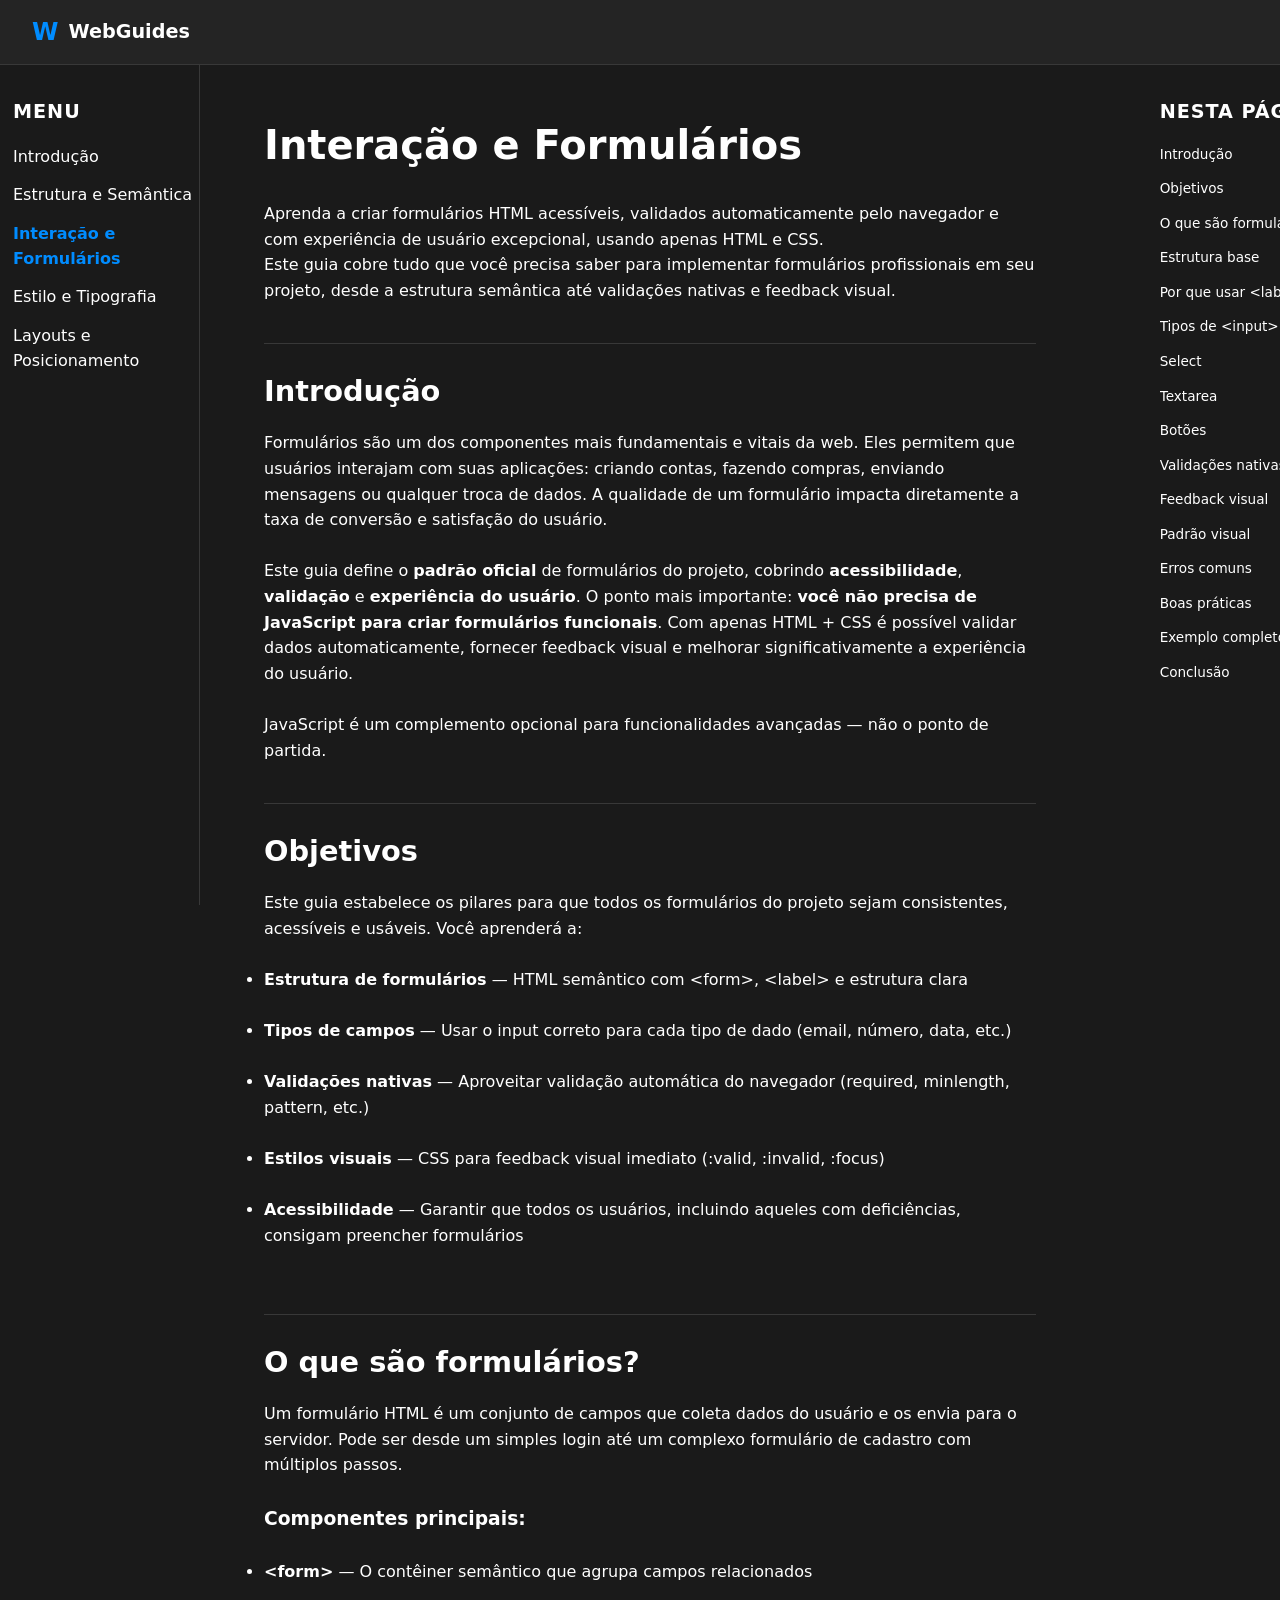
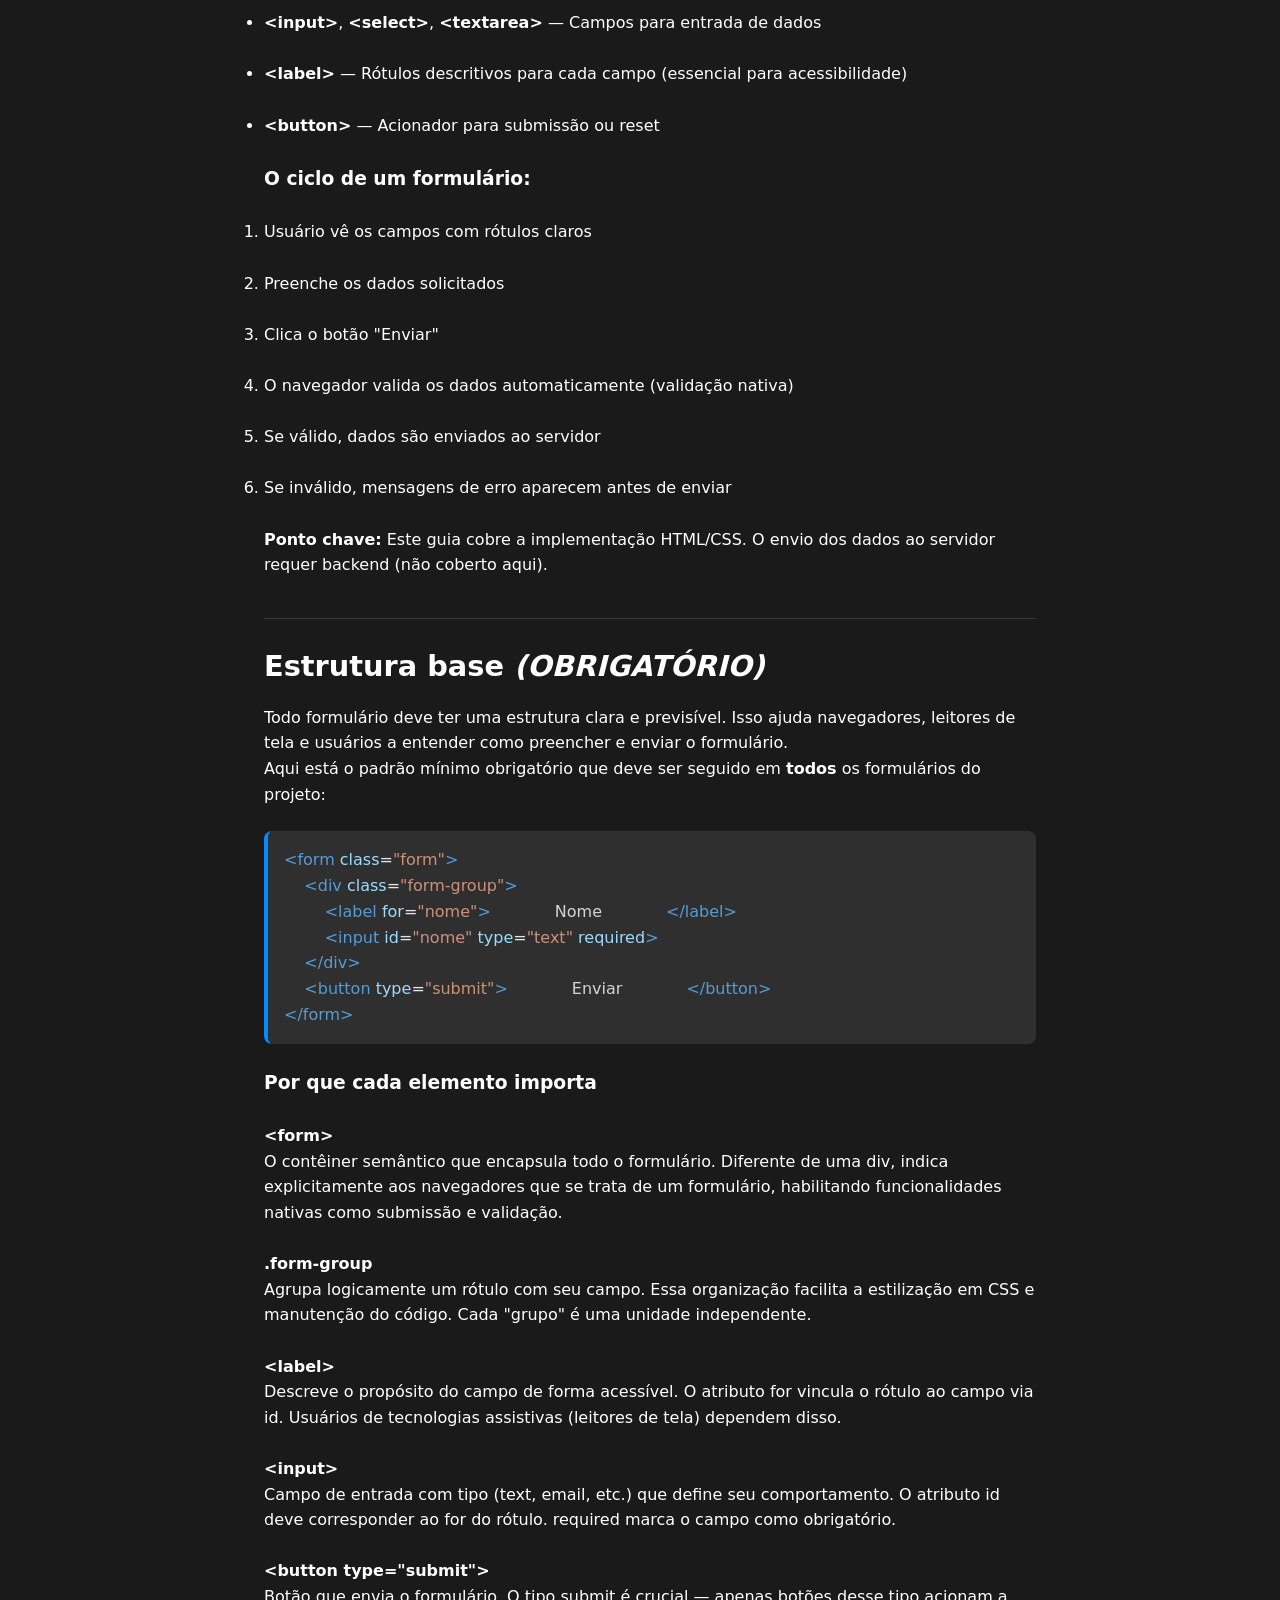
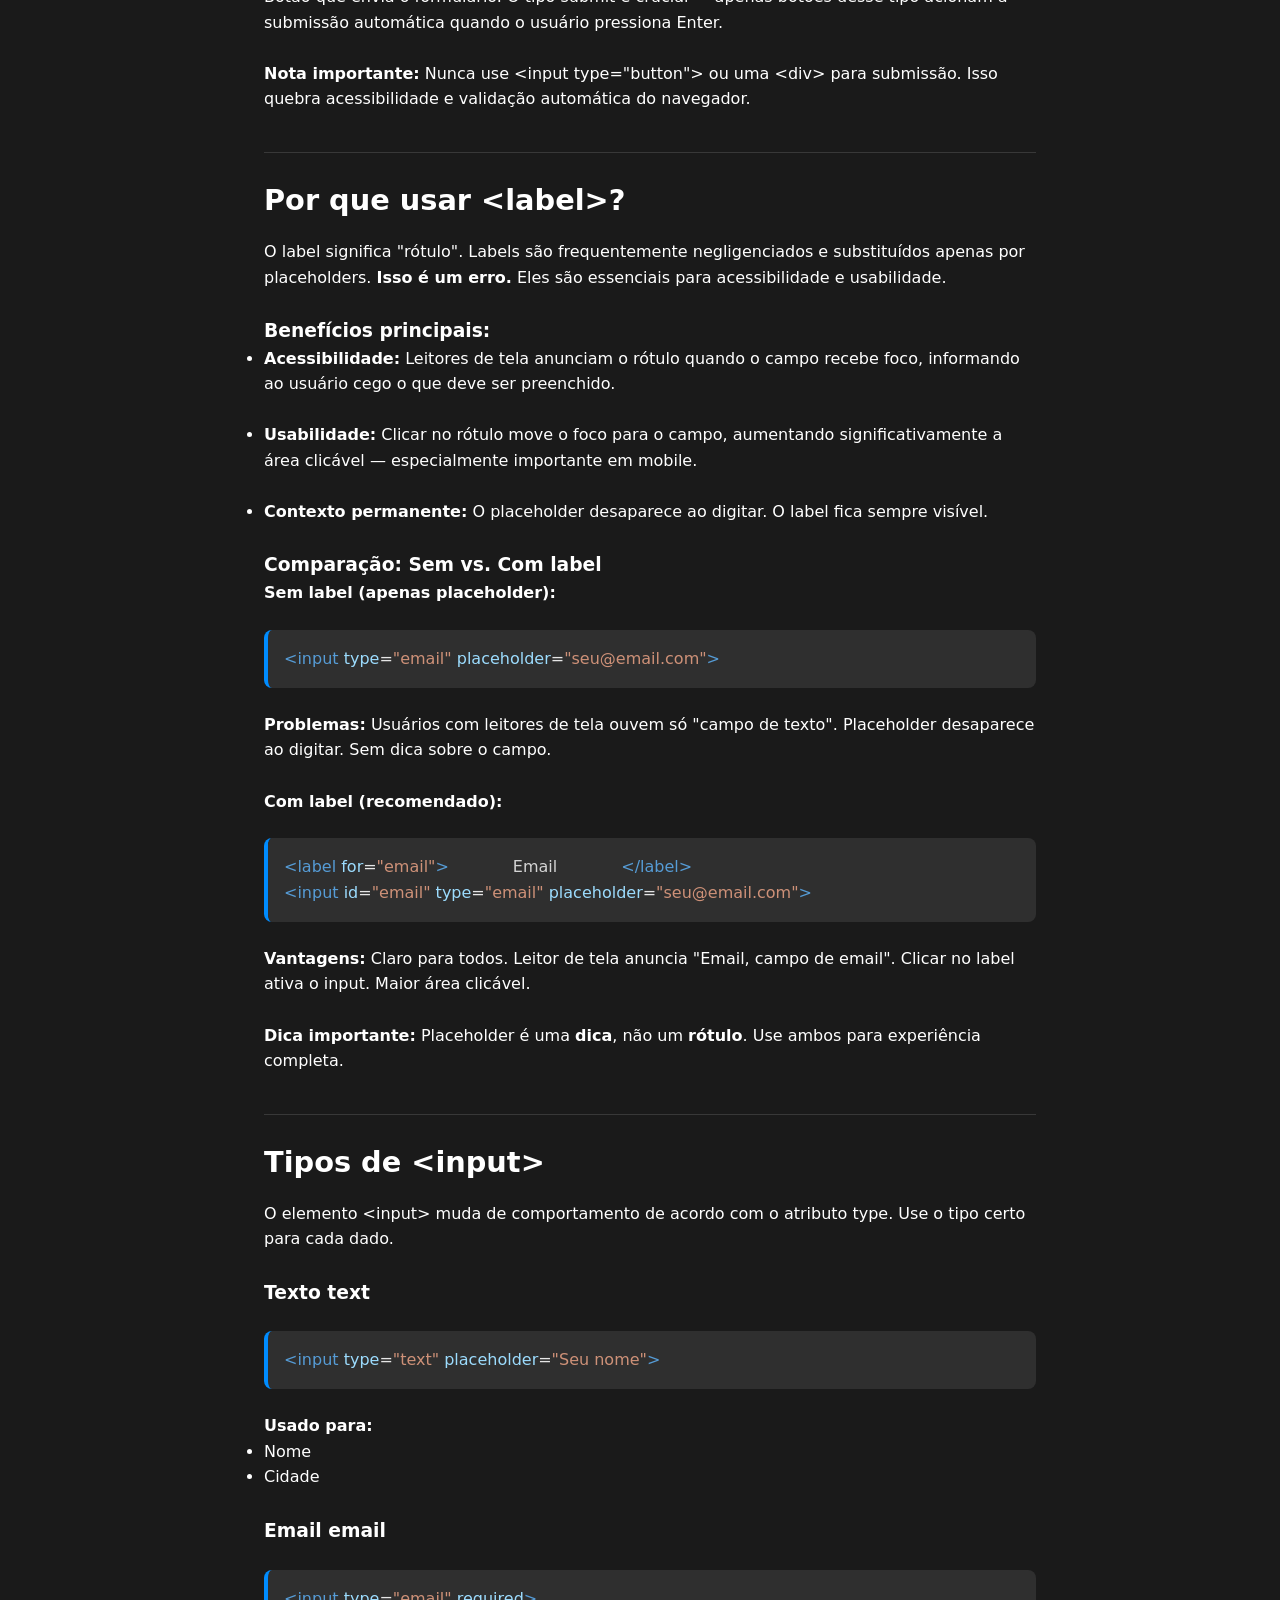
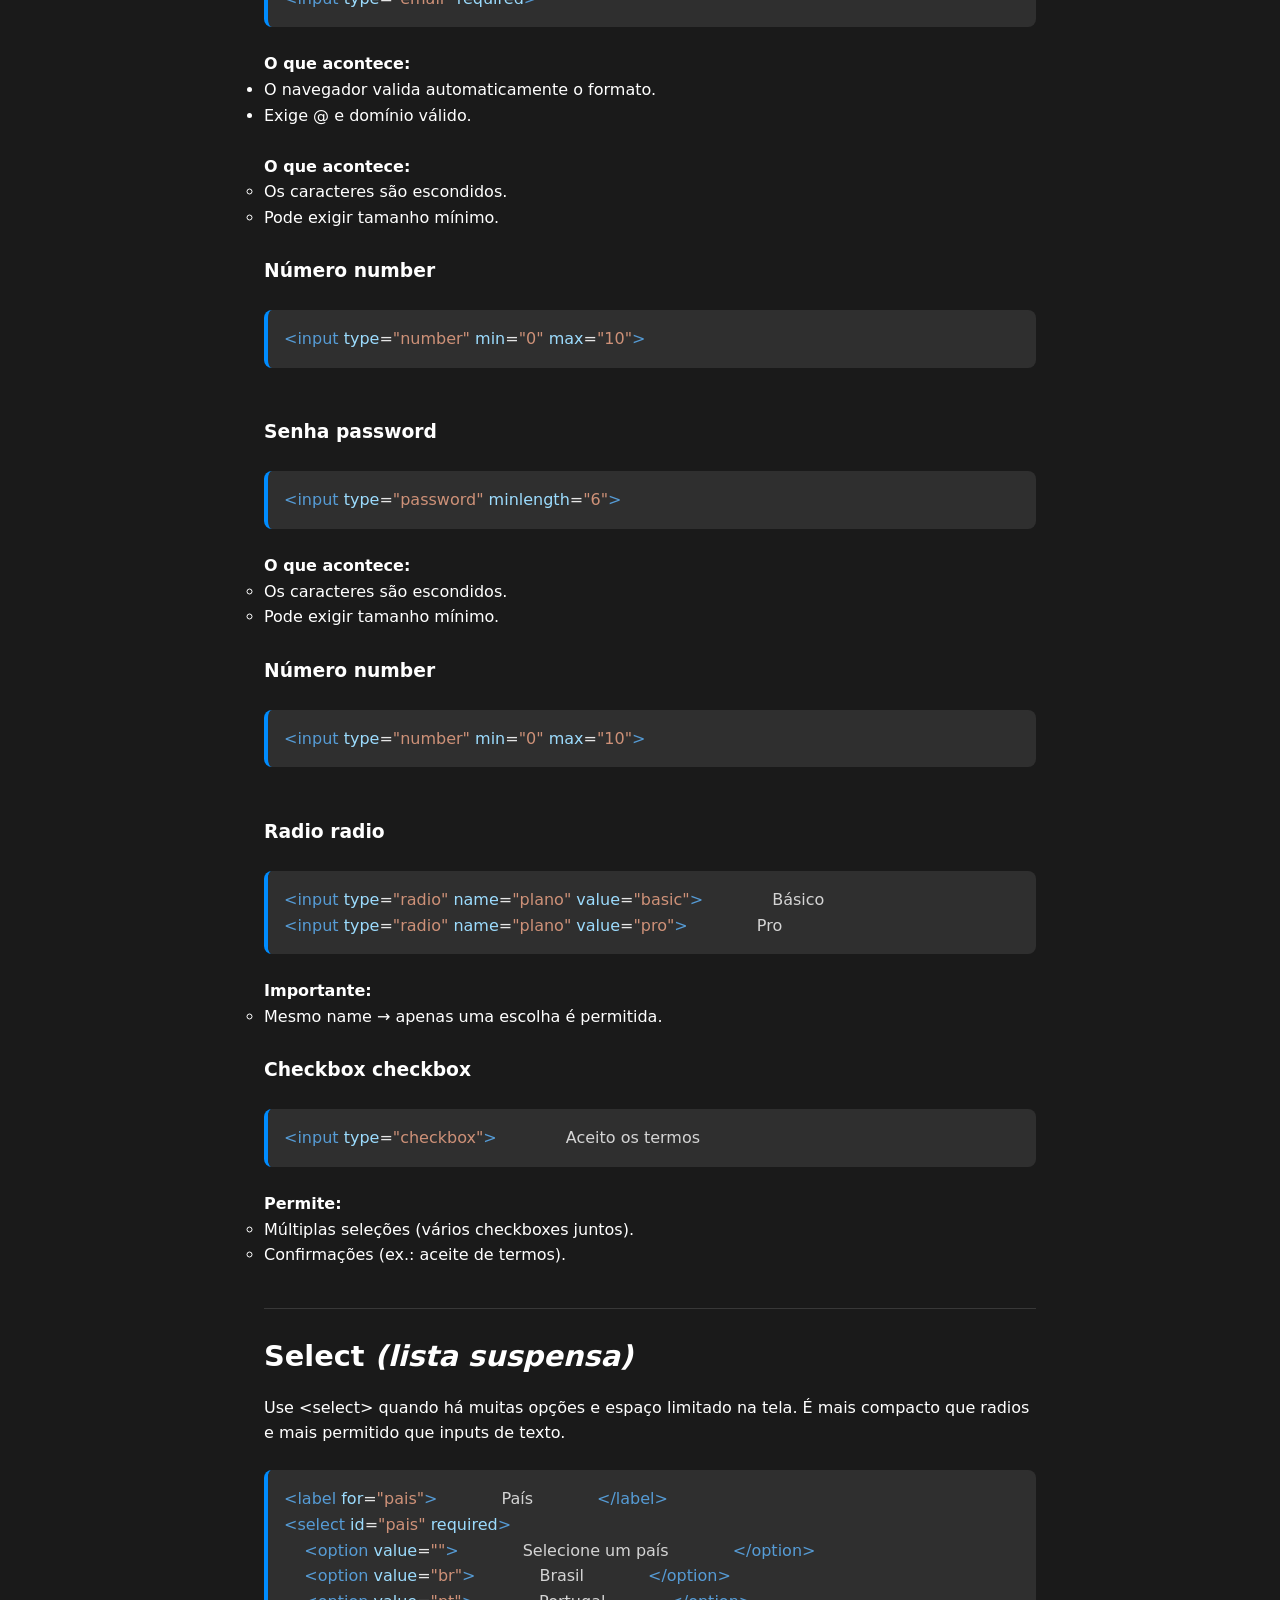
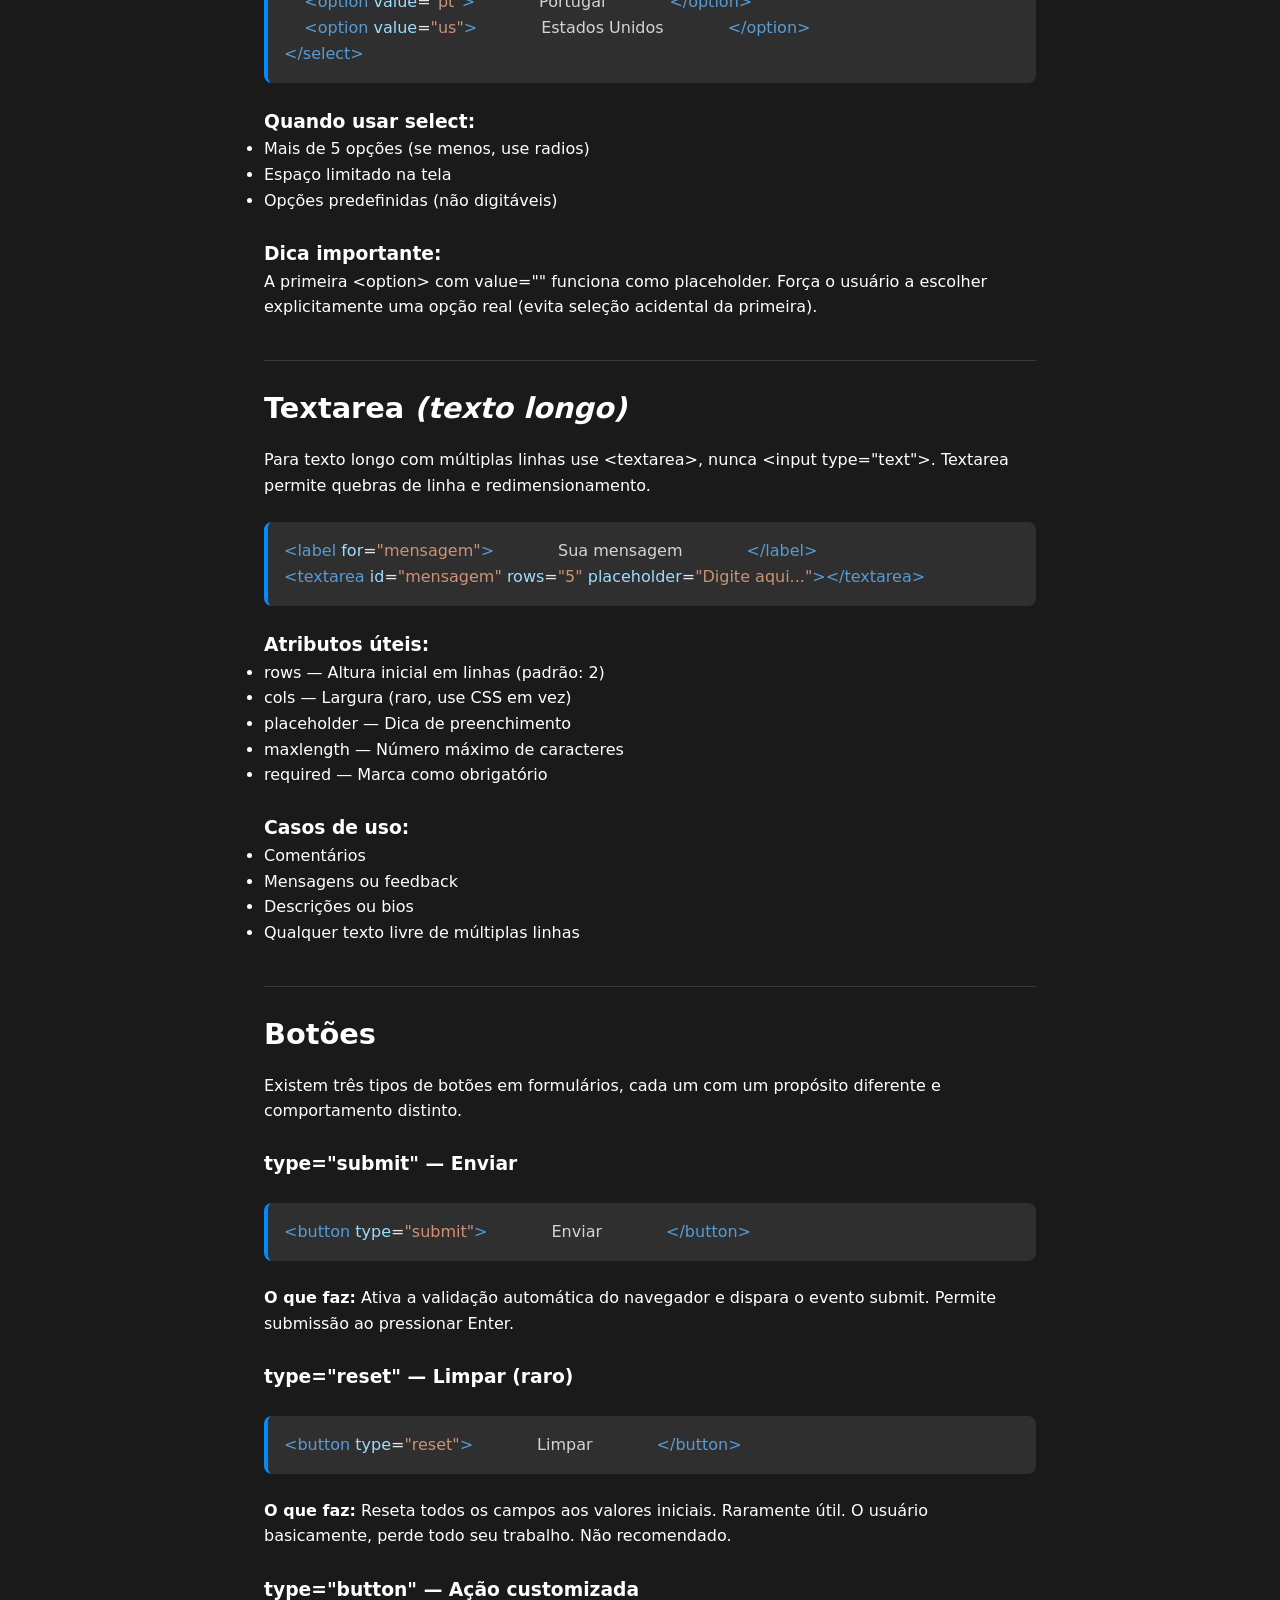
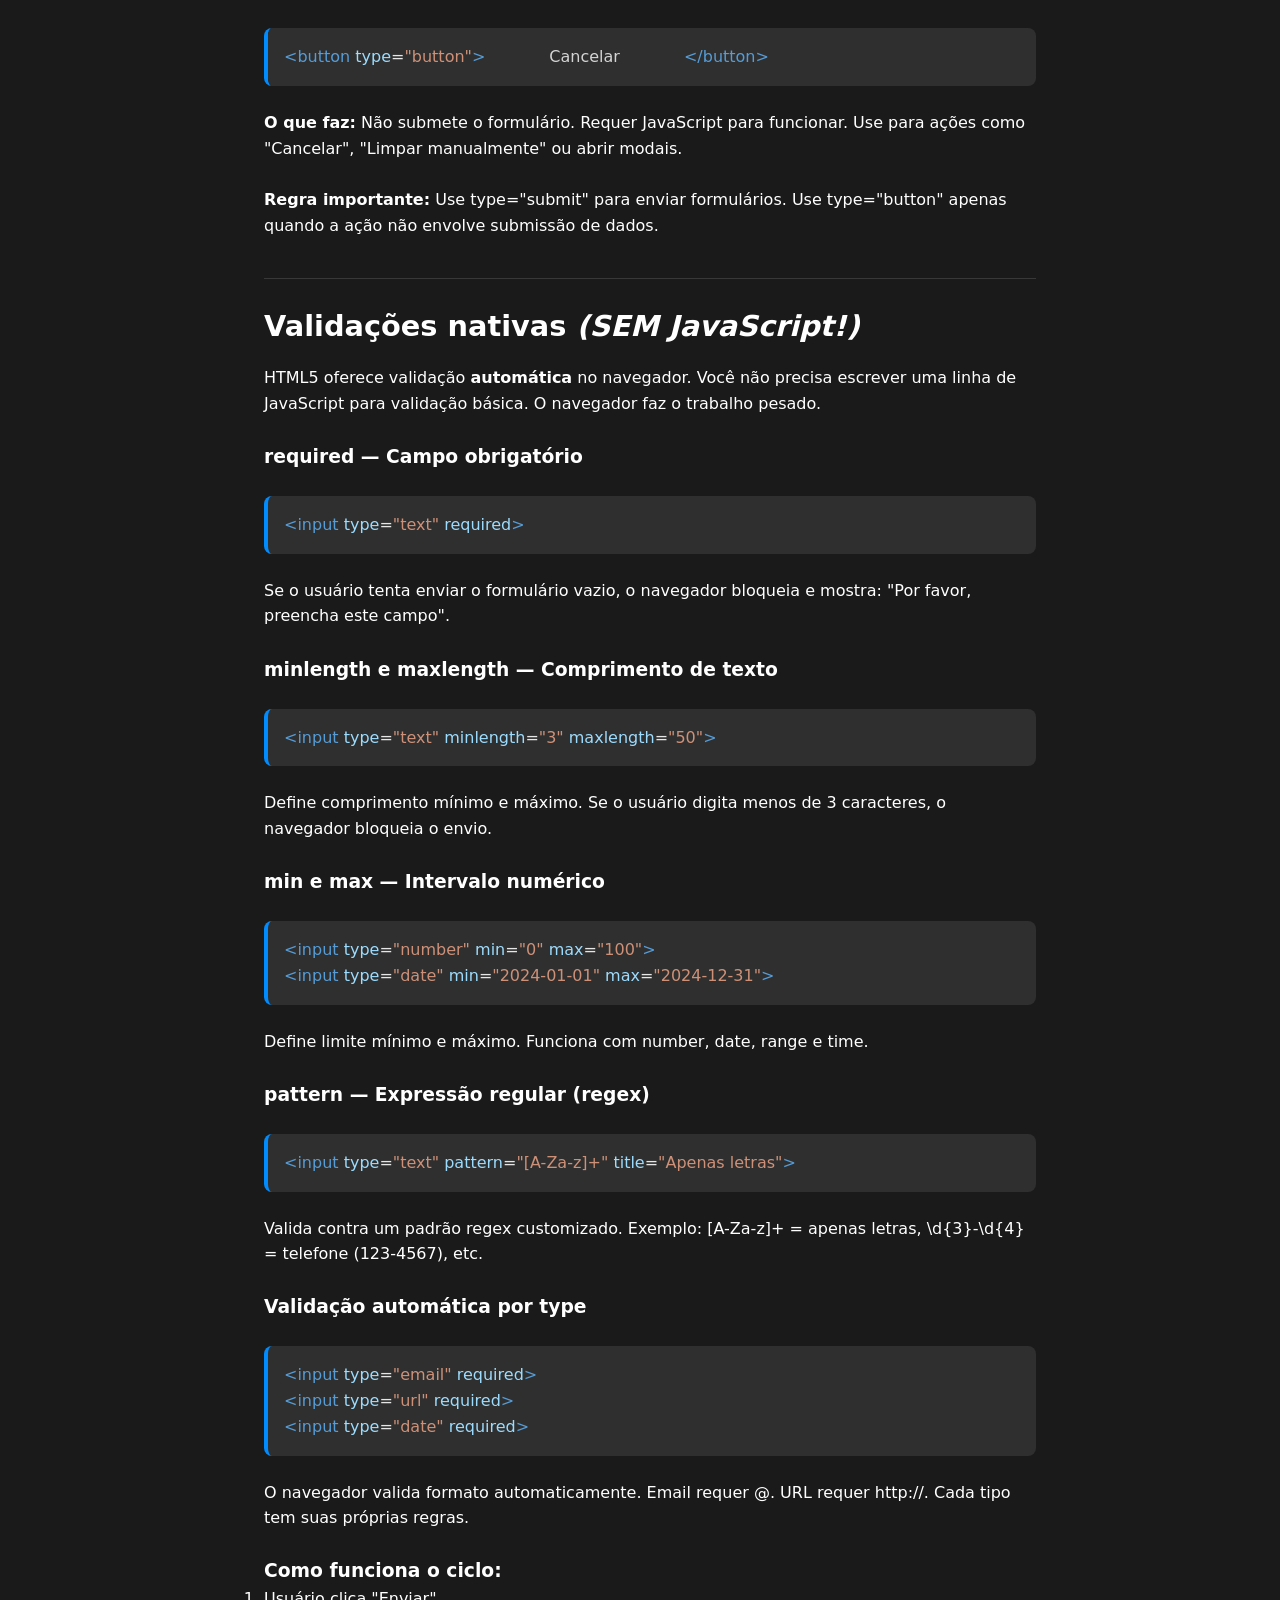
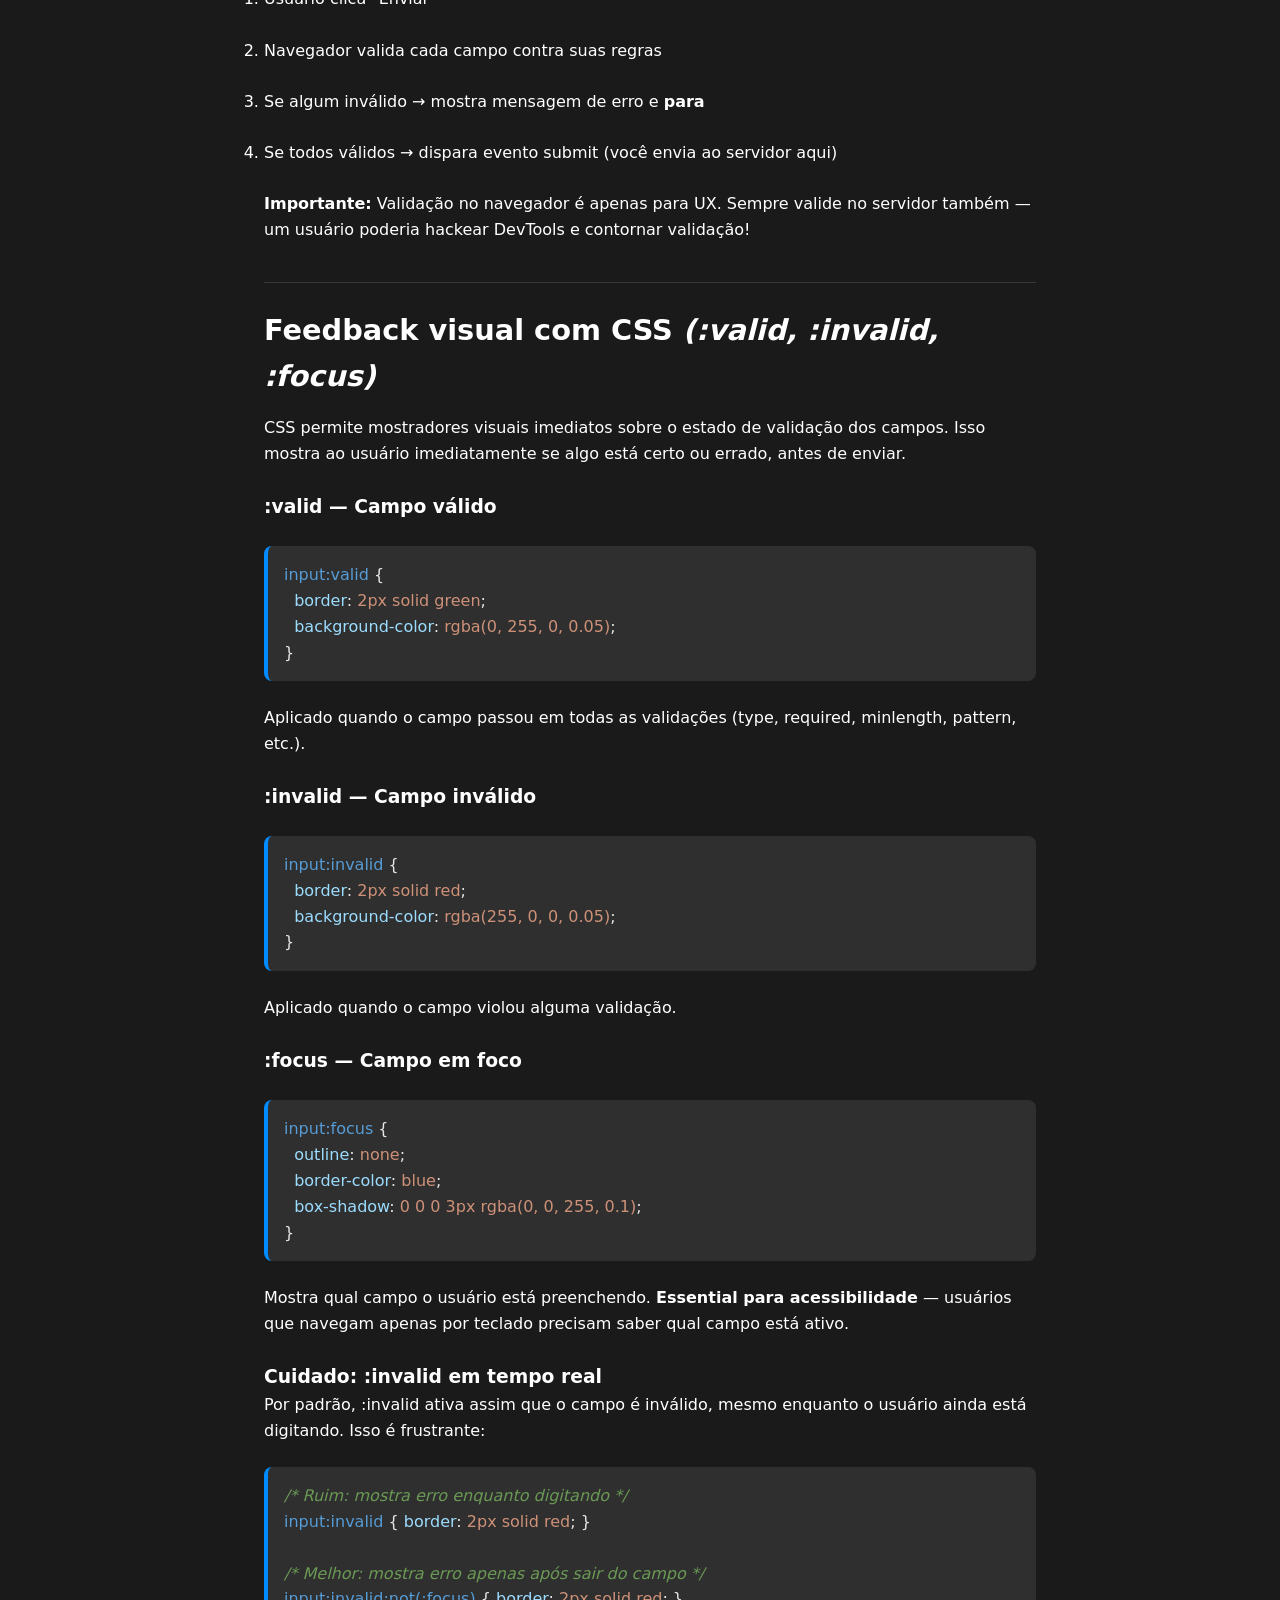
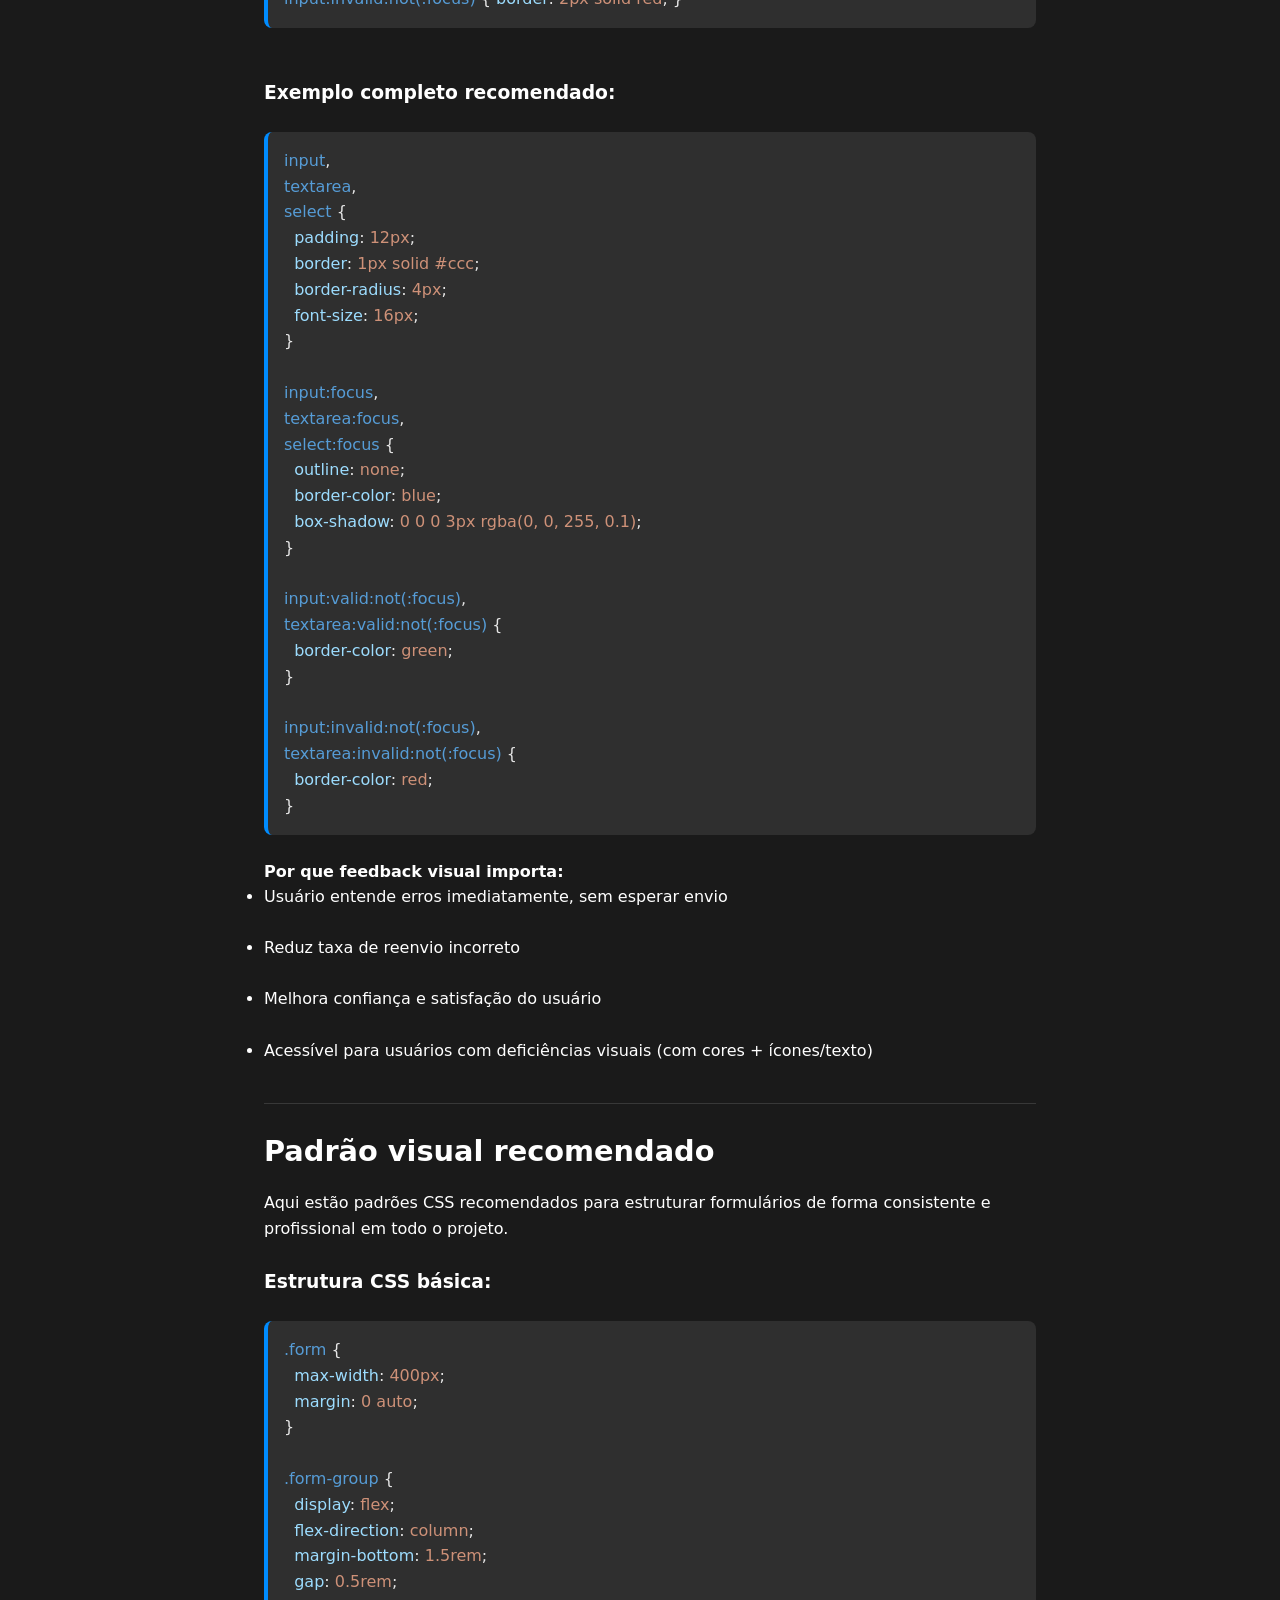
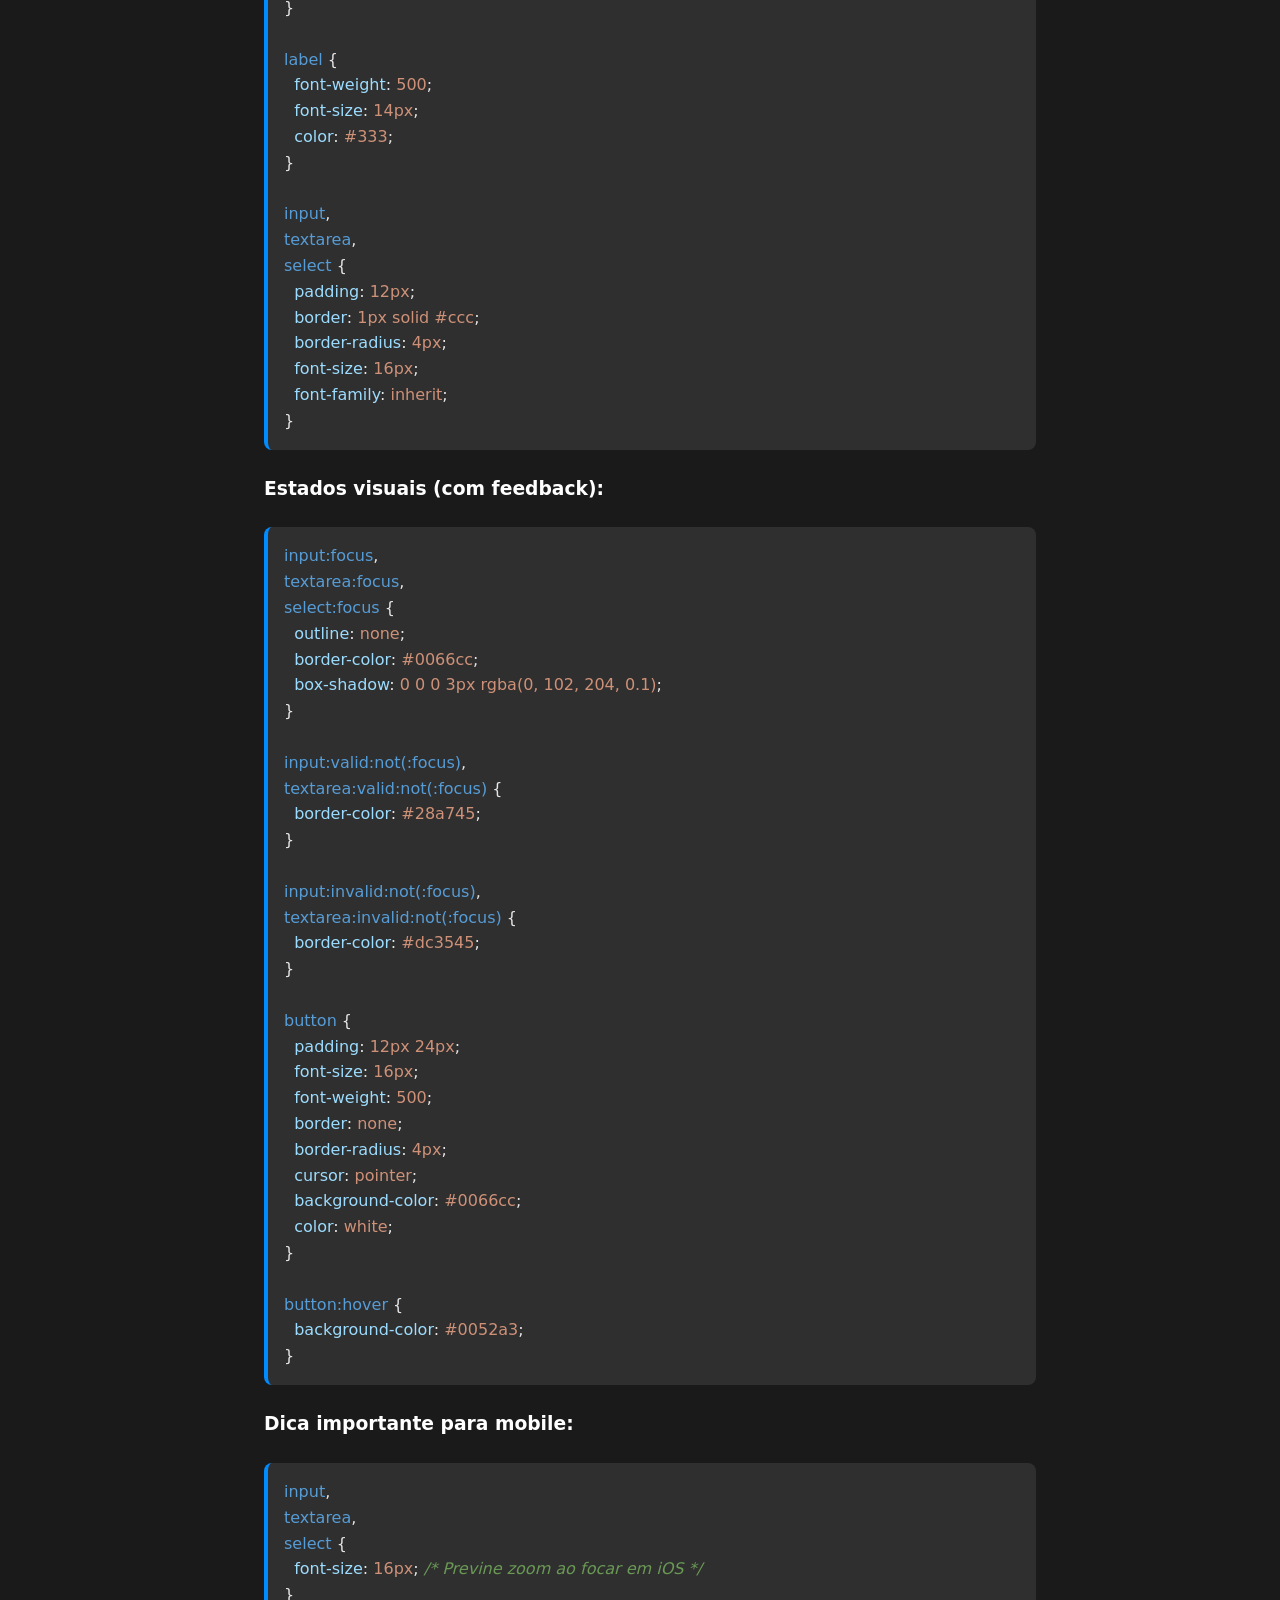
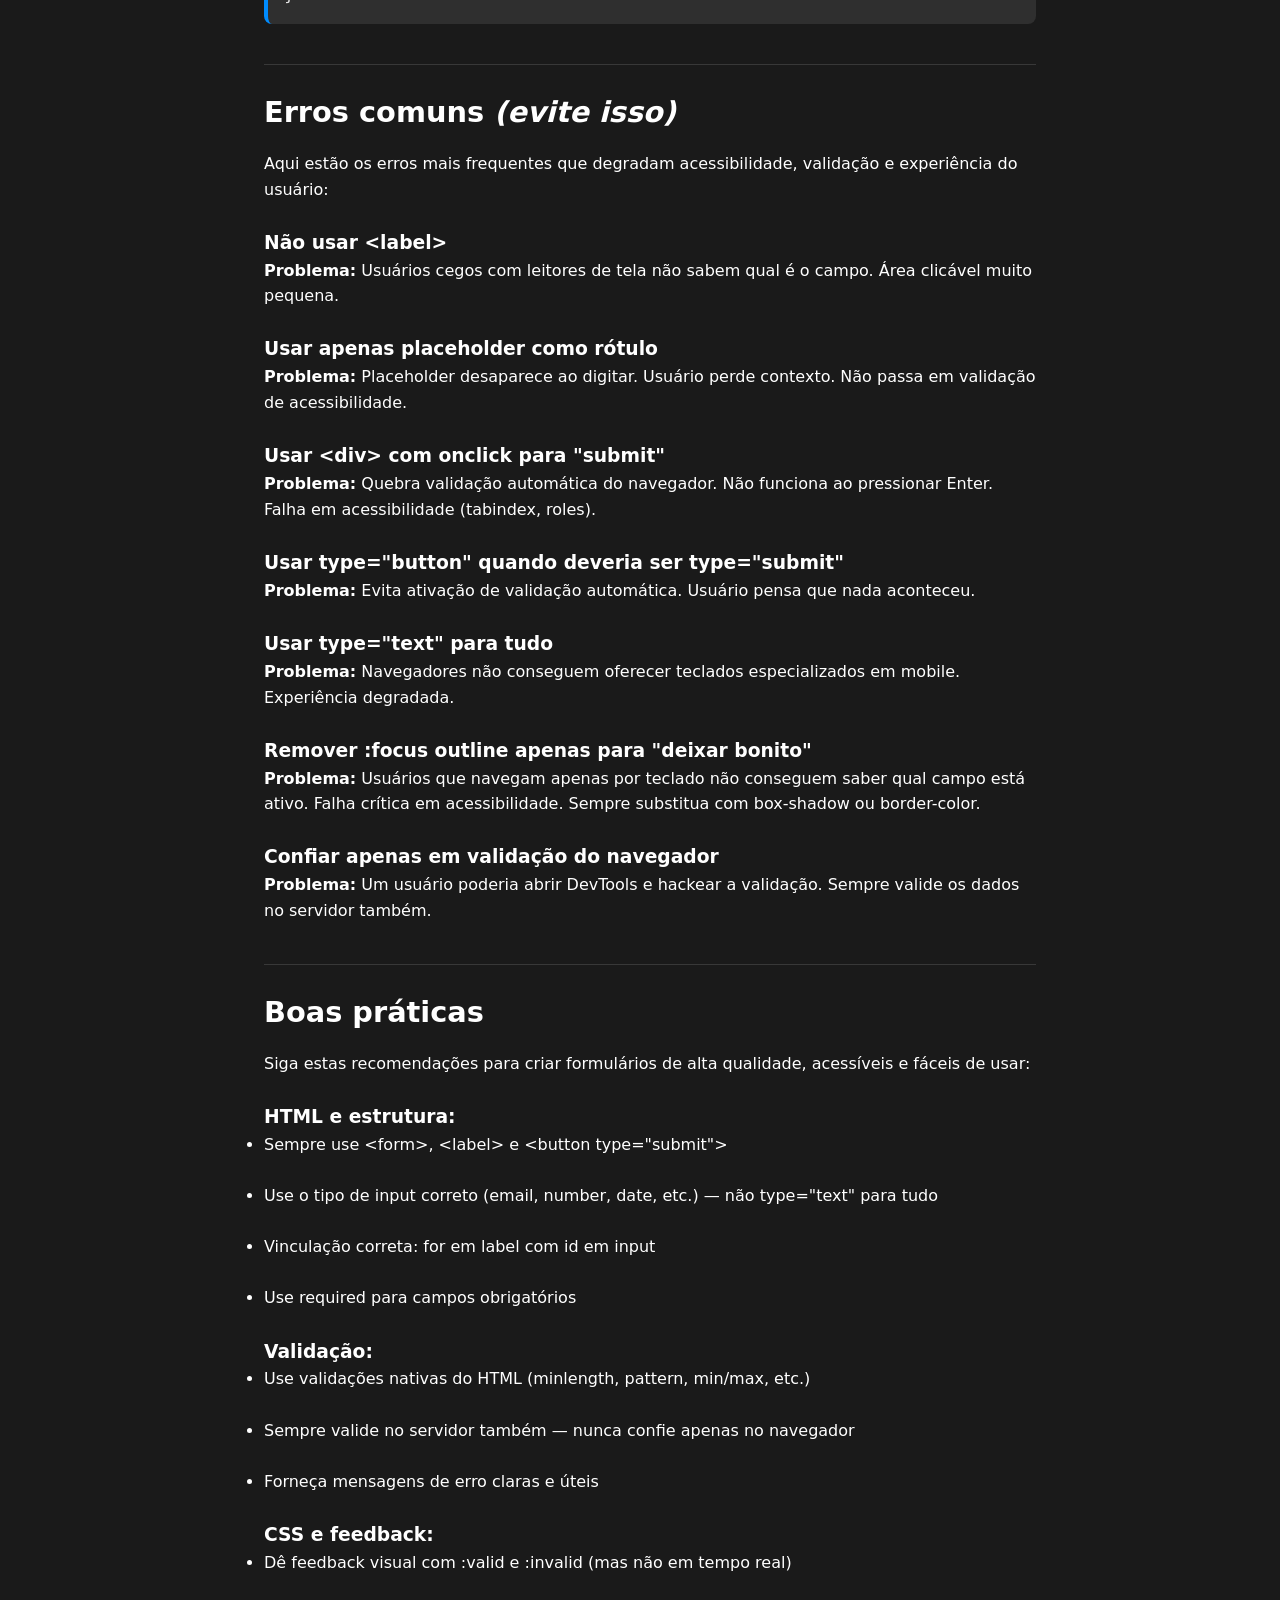
==== commit 1c711da2: "forms arrumado" ====
--- a/pages/forms.html
+++ b/pages/forms.html
@@ -1,11 +1,13 @@
 <!DOCTYPE html>
 <html lang="pt-BR">
+
 <head>
     <meta charset="UTF-8">
     <meta name="viewport" content="width=device-width, initial-scale=1.0">
     <link rel="stylesheet" href="../css/global.css">
     <title>WebGuides</title>
 </head>
+
 <body>
     <header class="navbar">
         <div class="logo">
@@ -25,8 +27,10 @@
         </aside>
         <main class="content">
             <h1>Interação e Formulários</h1>
-            <p>Aprenda a criar formulários HTML acessíveis, validados automaticamente pelo navegador e com experiência de usuário excepcional, usando apenas HTML e CSS.</p>
-            <p><small>Este guia cobre tudo que você precisa saber para implementar formulários profissionais em seu projeto, desde a estrutura semântica até validações nativas e feedback visual.</small></p>
+            <p>Aprenda a criar formulários HTML acessíveis, validados automaticamente pelo navegador e com experiência
+                de usuário excepcional, usando apenas HTML e CSS.</p>
+            <p>Este guia cobre tudo que você precisa saber para implementar formulários profissionais em seu
+                projeto, desde a estrutura semântica até validações nativas e feedback visual.</p>
 
             <!-- Introdução -->
             <section id="introducao">
@@ -35,6 +39,7 @@
                     usuários interajam com suas aplicações: criando contas, fazendo compras, enviando mensagens
                     ou qualquer troca de dados. A qualidade de um formulário impacta diretamente a taxa de
                     conversão e satisfação do usuário.</p>
+                <br>
                 <p>Este guia define o <strong>padrão oficial</strong> de formulários do projeto, cobrindo
                     <strong>acessibilidade</strong>, <strong>validação</strong> e <strong>experiência do
                         usuário</strong>. O ponto mais importante: <strong>você não precisa de JavaScript para
@@ -42,70 +47,76 @@
                     automaticamente, fornecer feedback visual e melhorar significativamente a experiência do
                     usuário.
                 </p>
-                <p>JavaScript é um complemento opcional para funcionalidades avançadas — não o ponto de partida.
-                </p>
-            </section>
-
-            <hr>
+                <br>
+                <p>JavaScript é um complemento opcional para funcionalidades avançadas — não o ponto de partida.</p>
+            </section>
+
+
 
             <!-- Objetivos -->
             <section id="objetivos">
                 <h2>Objetivos</h2>
                 <p>Este guia estabelece os pilares para que todos os formulários do projeto sejam consistentes,
-                    acessíveis e usáveis. Você aprenderá a:</p>
+                    acessíveis e usáveis. Você aprenderá a:</p><br>
                 <ul>
                     <li><strong>Estrutura de formulários</strong> — HTML semântico com
                         <code>&lt;form&gt;</code>, <code>&lt;label&gt;</code> e estrutura clara
-                    </li>
+                    </li><br>
                     <li><strong>Tipos de campos</strong> — Usar o input correto para cada tipo de dado (email,
-                        número, data, etc.)</li>
+                        número, data, etc.)</li><br>
                     <li><strong>Validações nativas</strong> — Aproveitar validação automática do navegador
-                        (required, minlength, pattern, etc.)</li>
+                        (required, minlength, pattern, etc.)</li><br>
                     <li><strong>Estilos visuais</strong> — CSS para feedback visual imediato (:valid, :invalid,
-                        :focus)</li>
+                        :focus)</li><br>
                     <li><strong>Acessibilidade</strong> — Garantir que todos os usuários, incluindo aqueles com
-                        deficiências, consigam preencher formulários</li>
-                </ul>
-            </section>
-
-            <hr>
+                        deficiências, consigam preencher formulários</li><br>
+                </ul>
+            </section>
+
 
             <!-- O que são formulários -->
             <section id="o-que-sao">
                 <h2>O que são formulários?</h2>
                 <p>Um formulário HTML é um conjunto de campos que coleta dados do usuário e os envia para o
                     servidor. Pode ser desde um simples login até um complexo formulário de cadastro com
-                    múltiplos passos.</p>
-
-                <h3>Componentes principais:</h3>
+                    múltiplos passos.</p><br>
+
+                <h3>Componentes principais:</h3><br>
                 <ul>
                     <li><strong>&lt;form&gt;</strong> — O contêiner semântico que agrupa campos relacionados
-                    </li>
+                    </li><br>
                     <li><strong>&lt;input&gt;</strong>, <strong>&lt;select&gt;</strong>,
                         <strong>&lt;textarea&gt;</strong> — Campos para entrada de dados
-                    </li>
+                    </li><br>
                     <li><strong>&lt;label&gt;</strong> — Rótulos descritivos para cada campo (essencial para
-                        acessibilidade)</li>
-                    <li><strong>&lt;button&gt;</strong> — Acionador para submissão ou reset</li>
+                        acessibilidade)</li><br>
+                    <li><strong>&lt;button&gt;</strong> — Acionador para submissão ou reset</li><br>
                 </ul>
 
                 <h3>O ciclo de um formulário:</h3>
                 <ol>
+                    <br>
                     <li>Usuário vê os campos com rótulos claros</li>
+                    <br>
                     <li>Preenche os dados solicitados</li>
+                    <br>
                     <li>Clica o botão "Enviar"</li>
+                    <br>
                     <li>O navegador valida os dados automaticamente (validação nativa)</li>
+                    <br>
                     <li>Se válido, dados são enviados ao servidor</li>
+                    <br>
                     <li>Se inválido, mensagens de erro aparecem antes de enviar</li>
                 </ol>
 
+                <br>
                 <blockquote>
                     <p><strong>Ponto chave:</strong> Este guia cobre a implementação HTML/CSS. O envio dos dados
                         ao servidor requer backend (não coberto aqui).</p>
                 </blockquote>
             </section>
 
-            <hr>
+
 
             <!-- Estrutura-base -->
             <section id="estrutura-base">
@@ -115,7 +126,7 @@
                 <p>Aqui está o padrão mínimo obrigatório que deve ser seguido em <strong>todos</strong> os
                     formulários do projeto:</p>
                 <div class="code-block">
-<pre><code><span class="token tag">&lt;form</span> <span class="token attr">class</span>=<span class="token string">"form"</span><span class="token tag">&gt;</span>
+                    <pre><code><span class="token tag">&lt;form</span> <span class="token attr">class</span>=<span class="token string">"form"</span><span class="token tag">&gt;</span>
     <span class="token tag">&lt;div</span> <span class="token attr">class</span>=<span class="token string">"form-group"</span><span class="token tag">&gt;</span>
         <span class="token tag">&lt;label</span> <span class="token attr">for</span>=<span class="token string">"nome"</span><span class="token tag">&gt;</span><span class="token content">Nome</span><span class="token tag">&lt;/label&gt;</span>
         <span class="token tag">&lt;input</span> <span class="token attr">id</span>=<span class="token string">"nome"</span> <span class="token attr">type</span>=<span class="token string">"text"</span> <span class="token attr">required</span><span class="token tag">&gt;</span>
@@ -126,31 +137,34 @@
 
                 <h3>Por que cada elemento importa</h3>
                 <dl>
-                    <dt><code>&lt;form&gt;</code></dt>
+                    <br>
+                    <dt><strong><code>&lt;form&gt;</code></strong></dt>
                     <dd>O contêiner semântico que encapsula todo o formulário. Diferente de uma
                         <code>div</code>, indica explicitamente aos navegadores que se trata de um formulário,
                         habilitando funcionalidades nativas como submissão e validação.
                     </dd>
-
-                    <dt><code>.form-group</code></dt>
+                    <br>
+                    <dt><strong><code>.form-group</code></strong></dt>
                     <dd>Agrupa logicamente um rótulo com seu campo. Essa organização facilita a estilização em
                         CSS e manutenção do código. Cada "grupo" é uma unidade independente.</dd>
-
-                    <dt><code>&lt;label&gt;</code></dt>
+                    <br>
+                    <dt><strong><code>&lt;label&gt;</code></strong></dt>
                     <dd>Descreve o propósito do campo de forma acessível. O atributo <code>for</code> vincula o
                         rótulo ao campo via <code>id</code>. Usuários de tecnologias assistivas (leitores de
                         tela) dependem disso.</dd>
-
-                    <dt><code>&lt;input&gt;</code></dt>
+                    <br>
+                    <dt><strong><code>&lt;input&gt;</code></strong></dt>
                     <dd>Campo de entrada com tipo (<code>text</code>, <code>email</code>, etc.) que define seu
                         comportamento. O atributo <code>id</code> deve corresponder ao <code>for</code> do
                         rótulo. <code>required</code> marca o campo como obrigatório.</dd>
-
-                    <dt><code>&lt;button type="submit"&gt;</code></dt>
+                    <br>
+                    <dt>
+                        <strong><code>&lt;button type="submit"&gt;</code></strong>
+                    </dt>
                     <dd>Botão que envia o formulário. O tipo <code>submit</code> é crucial — apenas botões desse
                         tipo acionam a submissão automática quando o usuário pressiona Enter.</dd>
                 </dl>
-
+                <br>
                 <blockquote>
                     <p><strong>Nota importante:</strong> Nunca use <code>&lt;input type="button"&gt;</code> ou
                         uma <code>&lt;div&gt;</code> para submissão. Isso quebra acessibilidade e validação
@@ -158,7 +172,7 @@
                 </blockquote>
             </section>
 
-            <hr>
+
 
             <!-- Por que usar label -->
             <section id="por-que-label">
@@ -166,33 +180,37 @@
                 <p>O label significa "rótulo". Labels são frequentemente negligenciados e substituídos apenas
                     por placeholders. <strong>Isso é um erro.</strong> Eles são essenciais para acessibilidade e
                     usabilidade.</p>
-
+                <br>
                 <h3>Benefícios principais:</h3>
                 <ul>
                     <li><strong>Acessibilidade:</strong> Leitores de tela anunciam o rótulo quando o campo
                         recebe foco, informando ao usuário cego o que deve ser preenchido.</li>
+                    <br>
                     <li><strong>Usabilidade:</strong> Clicar no rótulo move o foco para o campo, aumentando
                         significativamente a área clicável — especialmente importante em mobile.</li>
+                    <br>
                     <li><strong>Contexto permanente:</strong> O placeholder desaparece ao digitar. O label fica
                         sempre visível.</li>
+                    <br>
                 </ul>
 
                 <h3>Comparação: Sem vs. Com label</h3>
                 <p><strong> Sem label (apenas placeholder):</strong></p>
                 <div class="code-block">
-<pre><code><span class="token tag">&lt;input</span> <span class="token attr">type</span>=<span class="token string">"email"</span> <span class="token attr">placeholder</span>=<span class="token string">"seu@email.com"</span><span class="token tag">&gt;</span></code></pre>
-                </div>
-                <p><small><strong>Problemas:</strong> Usuários com leitores de tela ouvem só "campo de texto".
-                        Placeholder desaparece ao digitar. Sem dica sobre o campo.</small></p>
+                    <pre><code><span class="token tag">&lt;input</span> <span class="token attr">type</span>=<span class="token string">"email"</span> <span class="token attr">placeholder</span>=<span class="token string">"seu@email.com"</span><span class="token tag">&gt;</span></code></pre>
+                </div>
+                <p><strong>Problemas:</strong> Usuários com leitores de tela ouvem só "campo de texto".
+                    Placeholder desaparece ao digitar. Sem dica sobre o campo.</p>
+                <br>
 
                 <p><strong> Com label (recomendado):</strong></p>
                 <div class="code-block">
-<pre><code><span class="token tag">&lt;label</span> <span class="token attr">for</span>=<span class="token string">"email"</span><span class="token tag">&gt;</span><span class="token content">Email</span><span class="token tag">&lt;/label&gt;</span>
+                    <pre><code><span class="token tag">&lt;label</span> <span class="token attr">for</span>=<span class="token string">"email"</span><span class="token tag">&gt;</span><span class="token content">Email</span><span class="token tag">&lt;/label&gt;</span>
 <span class="token tag">&lt;input</span> <span class="token attr">id</span>=<span class="token string">"email"</span> <span class="token attr">type</span>=<span class="token string">"email"</span> <span class="token attr">placeholder</span>=<span class="token string">"seu@email.com"</span><span class="token tag">&gt;</span></code></pre>
                 </div>
-                <p><small><strong>Vantagens:</strong> Claro para todos. Leitor de tela anuncia "Email, campo de
-                        email". Clicar no label ativa o input. Maior área clicável.</small></p>
-
+                <p><strong>Vantagens:</strong> Claro para todos. Leitor de tela anuncia "Email, campo de
+                    email". Clicar no label ativa o input. Maior área clicável.</p>
+                <br>
                 <blockquote>
                     <p><strong>Dica importante:</strong> Placeholder é uma <strong>dica</strong>, não um
                         <strong>rótulo</strong>. Use ambos para experiência completa.
@@ -200,7 +218,7 @@
                 </blockquote>
             </section>
 
-            <hr>
+
 
             <!--  Tipos de input -->
             <section id="tipos-input">
@@ -209,9 +227,10 @@
                     <code>type</code>. Use o tipo certo para cada dado.
                 </p>
 
+                <br>
                 <h3>Texto <code>text</code></h3>
                 <div class="code-block">
-<pre><code><span class="token tag">&lt;input</span> <span class="token attr">type</span>=<span class="token string">"text"</span> <span class="token attr">placeholder</span>=<span class="token string">"Seu nome"</span><span class="token tag">&gt;</span></code></pre>
+                    <pre><code><span class="token tag">&lt;input</span> <span class="token attr">type</span>=<span class="token string">"text"</span> <span class="token attr">placeholder</span>=<span class="token string">"Seu nome"</span><span class="token tag">&gt;</span></code></pre>
                 </div>
                 <p><strong>Usado para:</strong></p>
                 <ul>
@@ -219,62 +238,67 @@
                     <li>Cidade</li>
                 </ul>
 
+                <br>
                 <h3>Email <code>email</code></h3>
                 <div class="code-block">
-<pre><code><span class="token tag">&lt;input</span> <span class="token attr">type</span>=<span class="token string">"email"</span> <span class="token attr">required</span><span class="token tag">&gt;</span></code></pre>
+                    <pre><code><span class="token tag">&lt;input</span> <span class="token attr">type</span>=<span class="token string">"email"</span> <span class="token attr">required</span><span class="token tag">&gt;</span></code></pre>
                 </div>
                 <p><strong>O que acontece:</strong></p>
                 <ul>
                     <li>O navegador valida automaticamente o formato.</li>
                     <li>Exige <code>@</code> e domínio válido.</li>
-                <p><strong>O que acontece:</strong></p>
-                <ul>
-                    <li>Os caracteres são escondidos.</li>
-                    <li>Pode exigir tamanho mínimo.</li>
-                </ul>
-
-                <h3>Número <code>number</code></h3>
-                <div class="code-block">
-<pre><code><span class="token tag">&lt;input</span> <span class="token attr">type</span>=<span class="token string">"number"</span> <span class="token attr">min</span>=<span class="token string">"0"</span> <span class="token attr">max</span>=<span class="token string">"10"</span><span class="token tag">&gt;</span></code></pre>
-                </div>
-
-                <h3>Senha <code>password</code></h3>
-                <div class="code-block">
-<pre><code><span class="token tag">&lt;input</span> <span class="token attr">type</span>=<span class="token string">"password"</span> <span class="token attr">minlength</span>=<span class="token string">"6"</span><span class="token tag">&gt;</span></code></pre>
-                </div>
-                <p><strong>O que acontece:</strong></p>
-                <ul>
-                    <li>Os caracteres são escondidos.</li>
-                    <li>Pode exigir tamanho mínimo.</li>
-                </ul>
-
-                <h3>Número <code>number</code></h3>
-                <div class="code-block">
-<pre><code><span class="token tag">&lt;input</span> <span class="token attr">type</span>=<span class="token string">"number"</span> <span class="token attr">min</span>=<span class="token string">"0"</span> <span class="token attr">max</span>=<span class="token string">"10"</span><span class="token tag">&gt;</span></code></pre>
-                </div>
-
-                <h3>Radio <code>radio</code></h3>
-                <div class="code-block">
-<pre><code><span class="token tag">&lt;input</span> <span class="token attr">type</span>=<span class="token string">"radio"</span> <span class="token attr">name</span>=<span class="token string">"plano"</span> <span class="token attr">value</span>=<span class="token string">"basic"</span><span class="token tag">&gt;</span><span class="token content"> Básico</span>
+                    <br>
+                    <p><strong>O que acontece:</strong></p>
+                    <ul>
+                        <li>Os caracteres são escondidos.</li>
+                        <li>Pode exigir tamanho mínimo.</li>
+                    </ul>
+
+                    <br>
+                    <h3>Número <code>number</code></h3>
+                    <div class="code-block">
+                        <pre><code><span class="token tag">&lt;input</span> <span class="token attr">type</span>=<span class="token string">"number"</span> <span class="token attr">min</span>=<span class="token string">"0"</span> <span class="token attr">max</span>=<span class="token string">"10"</span><span class="token tag">&gt;</span></code></pre>
+                    </div>
+
+                    <br>
+                    <h3>Senha <code>password</code></h3>
+                    <div class="code-block">
+                        <pre><code><span class="token tag">&lt;input</span> <span class="token attr">type</span>=<span class="token string">"password"</span> <span class="token attr">minlength</span>=<span class="token string">"6"</span><span class="token tag">&gt;</span></code></pre>
+                    </div>
+                    <p><strong>O que acontece:</strong></p>
+                    <ul>
+                        <li>Os caracteres são escondidos.</li>
+                        <li>Pode exigir tamanho mínimo.</li>
+                    </ul>
+
+                    <br>
+                    <h3>Número <code>number</code></h3>
+                    <div class="code-block">
+                        <pre><code><span class="token tag">&lt;input</span> <span class="token attr">type</span>=<span class="token string">"number"</span> <span class="token attr">min</span>=<span class="token string">"0"</span> <span class="token attr">max</span>=<span class="token string">"10"</span><span class="token tag">&gt;</span></code></pre>
+                    </div>
+
+                    <br>
+                    <h3>Radio <code>radio</code></h3>
+                    <div class="code-block">
+                        <pre><code><span class="token tag">&lt;input</span> <span class="token attr">type</span>=<span class="token string">"radio"</span> <span class="token attr">name</span>=<span class="token string">"plano"</span> <span class="token attr">value</span>=<span class="token string">"basic"</span><span class="token tag">&gt;</span><span class="token content"> Básico</span>
 <span class="token tag">&lt;input</span> <span class="token attr">type</span>=<span class="token string">"radio"</span> <span class="token attr">name</span>=<span class="token string">"plano"</span> <span class="token attr">value</span>=<span class="token string">"pro"</span><span class="token tag">&gt;</span><span class="token content"> Pro</span></code></pre>
-                </div>
-                <p><strong>Importante:</strong></p>
-                <ul>
-                    <li>Mesmo <code>name</code> → apenas uma escolha é permitida.</li>
-                </ul>
-
-                <h3>Checkbox <code>checkbox</code></h3>
-                <div class="code-block">
-<pre><code><span class="token tag">&lt;input</span> <span class="token attr">type</span>=<span class="token string">"checkbox"</span><span class="token tag">&gt;</span><span class="token content"> Aceito os termos</span></code></pre>
-                </div>
-                <p><strong>Permite:</strong></p>
-                <ul>
-                    <li>Múltiplas seleções (vários checkboxes juntos).</li>
-                    <li>Confirmações (ex.: aceite de termos).</li>
-                </ul>
-            </section>
-
-            <hr>
+                    </div>
+                    <p><strong>Importante:</strong></p>
+                    <ul>
+                        <li>Mesmo <code>name</code> → apenas uma escolha é permitida.</li>
+                    </ul>
+
+                    <br>
+                    <h3>Checkbox <code>checkbox</code></h3>
+                    <div class="code-block">
+                        <pre><code><span class="token tag">&lt;input</span> <span class="token attr">type</span>=<span class="token string">"checkbox"</span><span class="token tag">&gt;</span><span class="token content"> Aceito os termos</span></code></pre>
+                    </div>
+                    <p><strong>Permite:</strong></p>
+                    <ul>
+                        <li>Múltiplas seleções (vários checkboxes juntos).</li>
+                        <li>Confirmações (ex.: aceite de termos).</li>
+                    </ul>
+            </section>
 
             <!-- Select -->
             <section id="select">
@@ -283,7 +307,7 @@
                     compacto que radios e mais permitido que inputs de texto.</p>
 
                 <div class="code-block">
-<pre><code><span class="token tag">&lt;label</span> <span class="token attr">for</span>=<span class="token string">"pais"</span><span class="token tag">&gt;</span><span class="token content">País</span><span class="token tag">&lt;/label&gt;</span>
+                    <pre><code><span class="token tag">&lt;label</span> <span class="token attr">for</span>=<span class="token string">"pais"</span><span class="token tag">&gt;</span><span class="token content">País</span><span class="token tag">&lt;/label&gt;</span>
 <span class="token tag">&lt;select</span> <span class="token attr">id</span>=<span class="token string">"pais"</span> <span class="token attr">required</span><span class="token tag">&gt;</span>
     <span class="token tag">&lt;option</span> <span class="token attr">value</span>=<span class="token string">""</span><span class="token tag">&gt;</span><span class="token content">Selecione um país</span><span class="token tag">&lt;/option&gt;</span>
     <span class="token tag">&lt;option</span> <span class="token attr">value</span>=<span class="token string">"br"</span><span class="token tag">&gt;</span><span class="token content">Brasil</span><span class="token tag">&lt;/option&gt;</span>
@@ -299,13 +323,14 @@
                     <li>Opções predefinidas (não digitáveis)</li>
                 </ul>
 
+                <br>
                 <h3>Dica importante:</h3>
                 <p>A primeira <code>&lt;option&gt;</code> com <code>value=""</code> funciona como placeholder.
                     Força o usuário a escolher explicitamente uma opção real (evita seleção acidental da
                     primeira).</p>
             </section>
 
-            <hr>
+
 
             <!-- Textarea -->
             <section id="textarea">
@@ -316,7 +341,7 @@
                 </p>
 
                 <div class="code-block">
-<pre><code><span class="token tag">&lt;label</span> <span class="token attr">for</span>=<span class="token string">"mensagem"</span><span class="token tag">&gt;</span><span class="token content">Sua mensagem</span><span class="token tag">&lt;/label&gt;</span>
+                    <pre><code><span class="token tag">&lt;label</span> <span class="token attr">for</span>=<span class="token string">"mensagem"</span><span class="token tag">&gt;</span><span class="token content">Sua mensagem</span><span class="token tag">&lt;/label&gt;</span>
 <span class="token tag">&lt;textarea</span> <span class="token attr">id</span>=<span class="token string">"mensagem"</span> <span class="token attr">rows</span>=<span class="token string">"5"</span> <span class="token attr">placeholder</span>=<span class="token string">"Digite aqui..."</span><span class="token tag">&gt;&lt;/textarea&gt;</span></code></pre>
                 </div>
 
@@ -329,6 +354,7 @@
                     <li><code>required</code> — Marca como obrigatório</li>
                 </ul>
 
+                <br>
                 <h3>Casos de uso:</h3>
                 <ul>
                     <li>Comentários</li>
@@ -338,7 +364,7 @@
                 </ul>
             </section>
 
-            <hr>
+
 
             <!-- Botões -->
             <section id="botoes">
@@ -346,26 +372,33 @@
                 <p>Existem três tipos de botões em formulários, cada um com um propósito diferente e
                     comportamento distinto.</p>
 
+                <br>
                 <h3>type="submit" — Enviar</h3>
                 <div class="code-block">
-<pre><code><span class="token tag">&lt;button</span> <span class="token attr">type</span>=<span class="token string">"submit"</span><span class="token tag">&gt;</span><span class="token content">Enviar</span><span class="token tag">&lt;/button&gt;</span></code></pre>
+                    <pre><code><span class="token tag">&lt;button</span> <span class="token attr">type</span>=<span class="token string">"submit"</span><span class="token tag">&gt;</span><span class="token content">Enviar</span><span class="token tag">&lt;/button&gt;</span></code></pre>
                 </div>
                 <p><strong>O que faz:</strong> Ativa a validação automática do navegador e dispara o evento
                     <code>submit</code>. Permite submissão ao pressionar Enter.
 
+
+                    <br>
+                    <br>
                 <h3>type="reset" — Limpar (raro)</h3>
                 <div class="code-block">
-<pre><code><span class="token tag">&lt;button</span> <span class="token attr">type</span>=<span class="token string">"reset"</span><span class="token tag">&gt;</span><span class="token content">Limpar</span><span class="token tag">&lt;/button&gt;</span></code></pre>
-                </div>
-                <p><strong>O que faz:</strong> Reseta todos os campos aos valores iniciais. Raramente útil. O usuário basicamente, perde todo seu trabalho. Não recomendado.</p>
-
+                    <pre><code><span class="token tag">&lt;button</span> <span class="token attr">type</span>=<span class="token string">"reset"</span><span class="token tag">&gt;</span><span class="token content">Limpar</span><span class="token tag">&lt;/button&gt;</span></code></pre>
+                </div>
+                <p><strong>O que faz:</strong> Reseta todos os campos aos valores iniciais. Raramente útil. O usuário
+                    basicamente, perde todo seu trabalho. Não recomendado.</p>
+
+                <br>
                 <h3>type="button" — Ação customizada</h3>
                 <div class="code-block">
-<pre><code><span class="token tag">&lt;button</span> <span class="token attr">type</span>=<span class="token string">"button"</span><span class="token tag">&gt;</span><span class="token content">Cancelar</span><span class="token tag">&lt;/button&gt;</span></code></pre>
+                    <pre><code><span class="token tag">&lt;button</span> <span class="token attr">type</span>=<span class="token string">"button"</span><span class="token tag">&gt;</span><span class="token content">Cancelar</span><span class="token tag">&lt;/button&gt;</span></code></pre>
                 </div>
                 <p><strong>O que faz:</strong> Não submete o formulário. Requer JavaScript para funcionar. Use
                     para ações como "Cancelar", "Limpar manualmente" ou abrir modais.</p>
 
+                <br>
                 <blockquote>
                     <p><strong>Regra importante:</strong> Use <code>type="submit"</code> para enviar
                         formulários. Use <code>type="button"</code> apenas quando a ação não envolve submissão
@@ -373,7 +406,7 @@
                 </blockquote>
             </section>
 
-            <hr>
+
 
             <!-- Validações -->
             <section id="validacoes">
@@ -381,60 +414,72 @@
                 <p>HTML5 oferece validação <strong>automática</strong> no navegador. Você não precisa escrever
                     uma linha de JavaScript para validação básica. O navegador faz o trabalho pesado.</p>
 
+                <br>
                 <h3>required — Campo obrigatório</h3>
                 <div class="code-block">
-<pre><code><span class="token tag">&lt;input</span> <span class="token attr">type</span>=<span class="token string">"text"</span> <span class="token attr">required</span><span class="token tag">&gt;</span></code></pre>
+                    <pre><code><span class="token tag">&lt;input</span> <span class="token attr">type</span>=<span class="token string">"text"</span> <span class="token attr">required</span><span class="token tag">&gt;</span></code></pre>
                 </div>
                 <p>Se o usuário tenta enviar o formulário vazio, o navegador bloqueia e mostra: "Por favor,
                     preencha este campo".</p>
 
+                <br>
                 <h3>minlength e maxlength — Comprimento de texto</h3>
                 <div class="code-block">
-<pre><code><span class="token tag">&lt;input</span> <span class="token attr">type</span>=<span class="token string">"text"</span> <span class="token attr">minlength</span>=<span class="token string">"3"</span> <span class="token attr">maxlength</span>=<span class="token string">"50"</span><span class="token tag">&gt;</span></code></pre>
+                    <pre><code><span class="token tag">&lt;input</span> <span class="token attr">type</span>=<span class="token string">"text"</span> <span class="token attr">minlength</span>=<span class="token string">"3"</span> <span class="token attr">maxlength</span>=<span class="token string">"50"</span><span class="token tag">&gt;</span></code></pre>
                 </div>
                 <p>Define comprimento mínimo e máximo. Se o usuário digita menos de 3 caracteres, o navegador
                     bloqueia o envio.</p>
 
+                <br>
                 <h3>min e max — Intervalo numérico</h3>
                 <div class="code-block">
-<pre><code><span class="token tag">&lt;input</span> <span class="token attr">type</span>=<span class="token string">"number"</span> <span class="token attr">min</span>=<span class="token string">"0"</span> <span class="token attr">max</span>=<span class="token string">"100"</span><span class="token tag">&gt;</span>
+                    <pre><code><span class="token tag">&lt;input</span> <span class="token attr">type</span>=<span class="token string">"number"</span> <span class="token attr">min</span>=<span class="token string">"0"</span> <span class="token attr">max</span>=<span class="token string">"100"</span><span class="token tag">&gt;</span>
 <span class="token tag">&lt;input</span> <span class="token attr">type</span>=<span class="token string">"date"</span> <span class="token attr">min</span>=<span class="token string">"2024-01-01"</span> <span class="token attr">max</span>=<span class="token string">"2024-12-31"</span><span class="token tag">&gt;</span></code></pre>
                 </div>
                 <p>Define limite mínimo e máximo. Funciona com <code>number</code>, <code>date</code>,
                     <code>range</code> e <code>time</code>.
                 </p>
 
+                <br>
                 <h3>pattern — Expressão regular (regex)</h3>
                 <div class="code-block">
-<pre><code><span class="token tag">&lt;input</span> <span class="token attr">type</span>=<span class="token string">"text"</span> <span class="token attr">pattern</span>=<span class="token string">"[A-Za-z]+"</span> <span class="token attr">title</span>=<span class="token string">"Apenas letras"</span><span class="token tag">&gt;</span></code></pre>
+                    <pre><code><span class="token tag">&lt;input</span> <span class="token attr">type</span>=<span class="token string">"text"</span> <span class="token attr">pattern</span>=<span class="token string">"[A-Za-z]+"</span> <span class="token attr">title</span>=<span class="token string">"Apenas letras"</span><span class="token tag">&gt;</span></code></pre>
                 </div>
                 <p>Valida contra um padrão regex customizado. Exemplo: <code>[A-Za-z]+</code> = apenas letras,
-                    <code>\d{3}-\d{4}</code> = telefone (123-4567), etc.</p>
-
+                    <code>\d{3}-\d{4}</code> = telefone (123-4567), etc.
+                </p>
+
+                <br>
                 <h3>Validação automática por type</h3>
                 <div class="code-block">
-<pre><code><span class="token tag">&lt;input</span> <span class="token attr">type</span>=<span class="token string">"email"</span> <span class="token attr">required</span><span class="token tag">&gt;</span>
+                    <pre><code><span class="token tag">&lt;input</span> <span class="token attr">type</span>=<span class="token string">"email"</span> <span class="token attr">required</span><span class="token tag">&gt;</span>
 <span class="token tag">&lt;input</span> <span class="token attr">type</span>=<span class="token string">"url"</span> <span class="token attr">required</span><span class="token tag">&gt;</span>
 <span class="token tag">&lt;input</span> <span class="token attr">type</span>=<span class="token string">"date"</span> <span class="token attr">required</span><span class="token tag">&gt;</span></code></pre>
                 </div>
                 <p>O navegador valida formato automaticamente. Email requer @. URL requer http://. Cada tipo tem
                     suas próprias regras.</p>
 
+                <br>
                 <h3>Como funciona o ciclo:</h3>
                 <ol>
+
                     <li>Usuário clica "Enviar"</li>
+                    <br>
                     <li>Navegador valida cada campo contra suas regras</li>
+                    <br>
                     <li>Se algum inválido → mostra mensagem de erro e <strong>para</strong></li>
+                    <br>
                     <li>Se todos válidos → dispara evento <code>submit</code> (você envia ao servidor aqui)</li>
                 </ol>
 
+                <br>
                 <blockquote>
                     <p><strong>Importante:</strong> Validação no navegador é apenas para UX. Sempre valide no
                         servidor também — um usuário poderia hackear DevTools e contornar validação!</p>
                 </blockquote>
             </section>
 
-            <hr>
+
 
             <!-- Feedback visual -->
             <section id="feedback-css">
@@ -442,9 +487,10 @@
                 <p>CSS permite mostradores visuais imediatos sobre o estado de validação dos campos. Isso
                     mostra ao usuário imediatamente se algo está certo ou errado, antes de enviar.</p>
 
+                <br>
                 <h3>:valid — Campo válido</h3>
                 <div class="code-block">
-<pre><code><span class="token tag">input:valid</span> {
+                    <pre><code><span class="token tag">input:valid</span> {
   <span class="token attr">border</span>: <span class="token string">2px solid green</span>;
   <span class="token attr">background-color</span>: <span class="token string">rgba(0, 255, 0, 0.05)</span>;
 }</code></pre>
@@ -452,18 +498,20 @@
                 <p>Aplicado quando o campo passou em todas as validações (type, required, minlength, pattern,
                     etc.).</p>
 
+                <br>
                 <h3>:invalid — Campo inválido</h3>
                 <div class="code-block">
-<pre><code><span class="token tag">input:invalid</span> {
+                    <pre><code><span class="token tag">input:invalid</span> {
   <span class="token attr">border</span>: <span class="token string">2px solid red</span>;
   <span class="token attr">background-color</span>: <span class="token string">rgba(255, 0, 0, 0.05)</span>;
 }</code></pre>
                 </div>
                 <p>Aplicado quando o campo violou alguma validação.</p>
 
+                <br>
                 <h3>:focus — Campo em foco</h3>
                 <div class="code-block">
-<pre><code><span class="token tag">input:focus</span> {
+                    <pre><code><span class="token tag">input:focus</span> {
   <span class="token attr">outline</span>: <span class="token string">none</span>;
   <span class="token attr">border-color</span>: <span class="token string">blue</span>;
   <span class="token attr">box-shadow</span>: <span class="token string">0 0 0 3px rgba(0, 0, 255, 0.1)</span>;
@@ -472,20 +520,22 @@
                 <p>Mostra qual campo o usuário está preenchendo. <strong>Essential para acessibilidade</strong>
                     — usuários que navegam apenas por teclado precisam saber qual campo está ativo.</p>
 
+                <br>
                 <h3>Cuidado: :invalid em tempo real</h3>
                 <p>Por padrão, <code>:invalid</code> ativa assim que o campo é inválido, mesmo enquanto o
                     usuário ainda está digitando. Isso é frustrante:</p>
                 <div class="code-block">
-<pre><code><span class="token comment">/* Ruim: mostra erro enquanto digitando */</span>
+                    <pre><code><span class="token comment">/* Ruim: mostra erro enquanto digitando */</span>
 <span class="token tag">input:invalid</span> { <span class="token attr">border</span>: <span class="token string">2px solid red</span>; }
 
 <span class="token comment">/* Melhor: mostra erro apenas após sair do campo */</span>
 <span class="token tag">input:invalid:not(:focus)</span> { <span class="token attr">border</span>: <span class="token string">2px solid red</span>; }</code></pre>
                 </div>
 
+                <br>
                 <h3>Exemplo completo recomendado:</h3>
                 <div class="code-block">
-<pre><code><span class="token tag">input</span>,
+                    <pre><code><span class="token tag">input</span>,
 <span class="token tag">textarea</span>,
 <span class="token tag">select</span> {
   <span class="token attr">padding</span>: <span class="token string">12px</span>;
@@ -515,14 +565,18 @@
 
                 <h4>Por que feedback visual importa:</h4>
                 <ul>
+
                     <li>Usuário entende erros imediatamente, sem esperar envio</li>
+                    <br>
                     <li>Reduz taxa de reenvio incorreto</li>
+                    <br>
                     <li>Melhora confiança e satisfação do usuário</li>
+                    <br>
                     <li>Acessível para usuários com deficiências visuais (com cores + ícones/texto)</li>
                 </ul>
             </section>
 
-            <hr>
+
 
             <!-- Padrão visual -->
             <section id="padrao-visual">
@@ -530,9 +584,10 @@
                 <p>Aqui estão padrões CSS recomendados para estruturar formulários de forma consistente e
                     profissional em todo o projeto.</p>
 
+                <br>
                 <h3>Estrutura CSS básica:</h3>
                 <div class="code-block">
-<pre><code><span class="token tag">.form</span> {
+                    <pre><code><span class="token tag">.form</span> {
   <span class="token attr">max-width</span>: <span class="token string">400px</span>;
   <span class="token attr">margin</span>: <span class="token string">0 auto</span>;
 }
@@ -563,7 +618,7 @@
 
                 <h3>Estados visuais (com feedback):</h3>
                 <div class="code-block">
-<pre><code><span class="token tag">input:focus</span>,
+                    <pre><code><span class="token tag">input:focus</span>,
 <span class="token tag">textarea:focus</span>,
 <span class="token tag">select:focus</span> {
   <span class="token attr">outline</span>: <span class="token string">none</span>;
@@ -599,115 +654,127 @@
 
                 <h3>Dica importante para mobile:</h3>
                 <div class="code-block">
-<pre><code><span class="token tag">input</span>,
+                    <pre><code><span class="token tag">input</span>,
 <span class="token tag">textarea</span>,
 <span class="token tag">select</span> {
   <span class="token attr">font-size</span>: <span class="token string">16px</span>; <span class="token comment">/* Previne zoom ao focar em iOS */</span>
 }</code></pre>
                 </div>
             </section>
-
-            <hr>
-
             <!-- Erros comuns -->
             <section id="erros-comuns">
                 <h2>Erros comuns <em>(evite isso)</em></h2>
                 <p>Aqui estão os erros mais frequentes que degradam acessibilidade, validação e experiência do
                     usuário:</p>
 
+                <br>
                 <h3>Não usar &lt;label&gt;</h3>
                 <p><strong>Problema:</strong> Usuários cegos com leitores de tela não sabem qual é o campo. Área
                     clicável muito pequena.</p>
 
+                <br>
                 <h3>Usar apenas placeholder como rótulo</h3>
                 <p><strong>Problema:</strong> Placeholder desaparece ao digitar. Usuário perde contexto. Não
                     passa em validação de acessibilidade.</p>
 
+                <br>
                 <h3>Usar &lt;div&gt; com onclick para "submit"</h3>
                 <p><strong>Problema:</strong> Quebra validação automática do navegador. Não funciona ao
                     pressionar Enter. Falha em acessibilidade (tabindex, roles).</p>
 
+                <br>
                 <h3>Usar type="button" quando deveria ser type="submit"</h3>
                 <p><strong>Problema:</strong> Evita ativação de validação automática. Usuário pensa que nada
                     aconteceu.</p>
 
+                <br>
                 <h3>Usar type="text" para tudo</h3>
                 <p><strong>Problema:</strong> Navegadores não conseguem oferecer teclados especializados em
                     mobile. Experiência degradada.</p>
 
+                <br>
                 <h3>Remover :focus outline apenas para "deixar bonito"</h3>
                 <p><strong>Problema:</strong> Usuários que navegam apenas por teclado não conseguem saber qual
                     campo está ativo. Falha crítica em acessibilidade. Sempre substitua com
                     <code>box-shadow</code> ou <code>border-color</code>.
                 </p>
 
+                <br>
                 <h3>Confiar apenas em validação do navegador</h3>
                 <p><strong>Problema:</strong> Um usuário poderia abrir DevTools e hackear a validação. Sempre
                     valide os dados no servidor também.</p>
             </section>
-
-            <hr>
-
             <!-- Boas práticas -->
             <section id="boas-praticas">
                 <h2>Boas práticas</h2>
                 <p>Siga estas recomendações para criar formulários de alta qualidade, acessíveis e fáceis de
                     usar:</p>
-
+                <br>
                 <h3>HTML e estrutura:</h3>
                 <ul>
                     <li>Sempre use <code>&lt;form&gt;</code>, <code>&lt;label&gt;</code> e
                         <code>&lt;button type="submit"&gt;</code>
                     </li>
+                    <br>
                     <li>Use o tipo de input correto (email, number, date, etc.) — não type="text" para tudo
                     </li>
+                    <br>
                     <li>Vinculação correta: <code>for</code> em label com <code>id</code> em input</li>
+                    <br>
                     <li>Use <code>required</code> para campos obrigatórios</li>
                 </ul>
-
+                <br>
                 <h3>Validação:</h3>
                 <ul>
                     <li>Use validações nativas do HTML (minlength, pattern, min/max, etc.)</li>
+                    <br>
                     <li>Sempre valide no servidor também — nunca confie apenas no navegador</li>
+                    <br>
                     <li>Forneça mensagens de erro claras e úteis</li>
                 </ul>
-
+                <br>
                 <h3>CSS e feedback:</h3>
                 <ul>
                     <li>Dê feedback visual com :valid e :invalid (mas não em tempo real)</li>
+                    <br>
                     <li>Mantenha :focus outline ou substitua por box-shadow/border-color</li>
+                    <br>
                     <li>Mantenha fonte em 16px mínimo em mobile (previne zoom)</li>
+                    <br>
                     <li>Mantenha padrões visuais consistentes em todo o projeto</li>
                 </ul>
-
+                <br>
                 <h3>Acessibilidade:</h3>
                 <ul>
                     <li>Sempre use labels (essencial para leitores de tela)</li>
+                    <br>
                     <li>Não remova :focus outline sem alternativo</li>
+                    <br>
                     <li>Use <code>placeholder</code> como dica, não como rótulo</li>
+                    <br>
                     <li>Teste com leitores de tela (NVDA, JAWS, VoiceOver)</li>
+                    <br>
                     <li>Teste navegação apenas com teclado (Tab, Enter, Shift+Tab)</li>
                 </ul>
-
+                <br>
                 <h3>UX:</h3>
                 <ul>
                     <li>Mantenha formulários simples e focados</li>
+                    <br>
                     <li>Agrupe campos relacionados com <code>fieldset</code></li>
+                    <br>
                     <li>Use placeholder para exemplos, não instruções</li>
+                    <br>
                     <li>Teste em desktop, tablet e mobile</li>
                 </ul>
             </section>
-
-            <hr>
-
             <!-- Exemplo completo -->
             <section id="exemplo-completo">
                 <h2>Exemplo completo explicado</h2>
                 <p>Um formulário de login real, com todas as boas práticas aplicadas. Este é o padrão que você
                     deve seguir em todos os formulários do projeto.</p>
-
-                <div class="code-block">
-<pre><code><span class="token tag">&lt;form</span> <span class="token attr">class</span>=<span class="token string">"form"</span><span class="token tag">&gt;</span>
+                <div class="code-block">
+                    <pre><code><span class="token tag">&lt;form</span> <span class="token attr">class</span>=<span class="token string">"form"</span><span class="token tag">&gt;</span>
   <span class="token tag">&lt;div</span> <span class="token attr">class</span>=<span class="token string">"form-group"</span><span class="token tag">&gt;</span>
     <span class="token tag">&lt;label</span> <span class="token attr">for</span>=<span class="token string">"email"</span><span class="token tag">&gt;</span>Email<span class="token tag">&lt;/label&gt;</span>
     <span class="token tag">&lt;input</span> 
@@ -717,7 +784,6 @@
         <span class="token attr">required</span>
     <span class="token tag">&gt;</span>
   <span class="token tag">&lt;/div&gt;</span>
-
   <span class="token tag">&lt;div</span> <span class="token attr">class</span>=<span class="token string">"form-group"</span><span class="token tag">&gt;</span>
     <span class="token tag">&lt;label</span> <span class="token attr">for</span>=<span class="token string">"password"</span><span class="token tag">&gt;</span>Senha<span class="token tag">&lt;/label&gt;</span>
     <span class="token tag">&lt;input</span> 
@@ -727,100 +793,94 @@
         <span class="token attr">required</span>
     <span class="token tag">&gt;</span>
   <span class="token tag">&lt;/div&gt;</span>
-
   <span class="token tag">&lt;div</span> <span class="token attr">class</span>=<span class="token string">"form-group"</span><span class="token tag">&gt;</span>
     <span class="token tag">&lt;label&gt;</span>
       <span class="token tag">&lt;input</span> <span class="token attr">type</span>=<span class="token string">"checkbox"</span> <span class="token attr">required</span><span class="token tag">&gt;</span>
       Lembrar de mim
     <span class="token tag">&lt;/label&gt;</span>
   <span class="token tag">&lt;/div&gt;</span>
-
   <span class="token tag">&lt;button</span> <span class="token attr">type</span>=<span class="token string">"submit"</span><span class="token tag">&gt;</span>Entrar<span class="token tag">&lt;/button&gt;</span>
 <span class="token tag">&lt;/form&gt;</span></code></pre>
                 </div>
-
                 <h3>O que está correto aqui:</h3>
                 <ul>
                     <li><code>&lt;form&gt;</code> semântico (não div ou article)</li>
+                    <br>
                     <li>Email com validação automática (@ obrigatório)</li>
+                    <br>
                     <li>Password com minlength=8 (força mínima)</li>
+                    <br>
                     <li>Checkbox com label (pode clicar no texto)</li>
+                    <br>
                     <li><code>type="submit"</code> (ativa validação nativa)</li>
+                    <br>
                     <li>Todos os campos com labels acessíveis</li>
+                    <br>
                     <li>Estrutura clara e previsível</li>
+                    <br>
                     <li>Pronto para estilização CSS</li>
                 </ul>
-
+                <br>
                 <h3>O que acontece quando o usuário interage:</h3>
                 <ol>
                     <li>Usuário vê "Email" e sabe o que preencher</li>
+                    <br>
                     <li>Clica no campo, vê outline/shadow (feedback de foco)</li>
+                    <br>
                     <li>Digita um email inválido (ex: "teste"), vê borda vermelha</li>
+                    <br>
                     <li>Corrige para "teste@email.com", vê borda verde</li>
+                    <br>
                     <li>Senhas menos de 8 caracteres, navegador bloqueia</li>
+                    <br>
                     <li>Marca checkbox, clica "Entrar"</li>
+                    <br>
                     <li>Navegador valida, envia ao servidor</li>
                 </ol>
             </section>
-
-            <hr>
-
             <!-- Conclusão -->
             <section id="conclusao">
                 <h2>Conclusão</h2>
                 <p>Você aprendeu a criar formulários com HTML semântico, validação nativa e feedback visual em
                     CSS. Isso é mais do que 90% dos desenvolvedores web conseguem fazer bem.</p>
-
+                <br>
                 <h3>Recapitulando, com apenas HTML + CSS você consegue:</h3>
                 <ul>
                     <li>Criar formulários semanticamente corretos</li>
+                    <br>
                     <li>Validar dados automaticamente (sem JavaScript)</li>
+                    <br>
                     <li>Fornecer feedback visual imediato</li>
+                    <br>
                     <li>Garantir acessibilidade para usuários com deficiências</li>
+                    <br>
                     <li>Otimizar para mobile com teclados corretos</li>
+                    <br>
                     <li>Melhorar significativamente a experiência do usuário</li>
                 </ul>
-
-                <h3>Próximos passos (opcionais):</h3>
-                <ul>
-                    <li><strong>Backend:</strong> Configure seu servidor para receber e processar os dados</li>
-                    <li><strong>JavaScript:</strong> Adicione validações avançadas ou UX mais refinada</li>
-                    <li><strong>Acessibilidade:</strong> Teste com ferramentas como Lighthouse, axe DevTools,
-                        Wave</li>
-                    <li><strong>Design avançado:</strong> Explore padrões como floating labels, chips, inline
-                        validation</li>
-                </ul>
-
-                <blockquote>
-                    <p><strong>Lembrete final:</strong> Sempre comece com HTML semântico + CSS básico. Isso
-                        resolve 90% dos problemas reais. JavaScript é um complemento opcional para 10% dos casos
-                        avançados.</p>
-                </blockquote>
-            </section>
-
-            <hr>
-            </main>
-            <aside class="sidebar-right">
-                <h3>Nesta Página</h3>
-                <ul>
-                    <li><a href="#introducao">Introdução</a></li>
-                    <li><a href="#objetivos">Objetivos</a></li>
-                    <li><a href="#o-que-sao">O que são formulários?</a></li>
-                    <li><a href="#estrutura-base">Estrutura base</a></li>
-                    <li><a href="#por-que-label">Por que usar &lt;label&gt;?</a></li>
-                    <li><a href="#tipos-input">Tipos de &lt;input&gt;</a></li>
-                    <li><a href="#select">Select</a></li>
-                    <li><a href="#textarea">Textarea</a></li>
-                    <li><a href="#botoes">Botões</a></li>
-                    <li><a href="#validacoes">Validações nativas</a></li>
-                    <li><a href="#feedback-css">Feedback visual</a></li>
-                    <li><a href="#padrao-visual">Padrão visual</a></li>
-                    <li><a href="#erros-comuns">Erros comuns</a></li>
-                    <li><a href="#boas-praticas">Boas práticas</a></li>
-                    <li><a href="#exemplo-completo">Exemplo completo</a></li>
-                    <li><a href="#conclusao">Conclusão</a></li>
-                </ul>
-            </aside>
-        </div>
-    </body>
+        </main>
+        <aside class="sidebar-right">
+            <h3>Nesta Página</h3>
+            <ul>
+                <li><a href="#introducao">Introdução</a></li>
+                <li><a href="#objetivos">Objetivos</a></li>
+                <li><a href="#o-que-sao">O que são formulários?</a></li>
+                <li><a href="#estrutura-base">Estrutura base</a></li>
+                <li><a href="#por-que-label">Por que usar &lt;label&gt;?</a></li>
+                <li><a href="#tipos-input">Tipos de &lt;input&gt;</a></li>
+                <li><a href="#select">Select</a></li>
+                <li><a href="#textarea">Textarea</a></li>
+                <li><a href="#botoes">Botões</a></li>
+                <li><a href="#validacoes">Validações nativas</a></li>
+                <li><a href="#feedback-css">Feedback visual</a></li>
+                <li><a href="#padrao-visual">Padrão visual</a></li>
+                <li><a href="#erros-comuns">Erros comuns</a></li>
+                <li><a href="#boas-praticas">Boas práticas</a></li>
+                <li><a href="#exemplo-completo">Exemplo completo</a></li>
+                <li><a href="#conclusao">Conclusão</a></li>
+            </ul>
+        </aside>
+    </div>
+</body>
+
 </html>
--- a/css/global.css
+++ b/css/global.css
@@ -104,10 +104,23 @@
 
 .sidebar-left {
     border-right: 1px solid var(--border-color);
+    padding-left: 13px;
+    padding-right: inherit;
+    position: sticky;
+    top: var(--header-height);
+    height: var(--header-height);
 }
 
 .sidebar-right {
     font-size: 0.85rem;
+    padding-left: inherit;
+    padding-right: inherit;
+    position: sticky;
+    top: var(--header-height);
+    height: var(--header-height);
+    width:max-content;
+    border-right: 1px solid var(--border-color);
+    
 }
 
 .sidebar-left h3, .sidebar-right h3 {
@@ -166,4 +179,4 @@
 .content h2, 
 .content h3 {
     scroll-margin-top: calc(var(--header-height)); 
-}+}
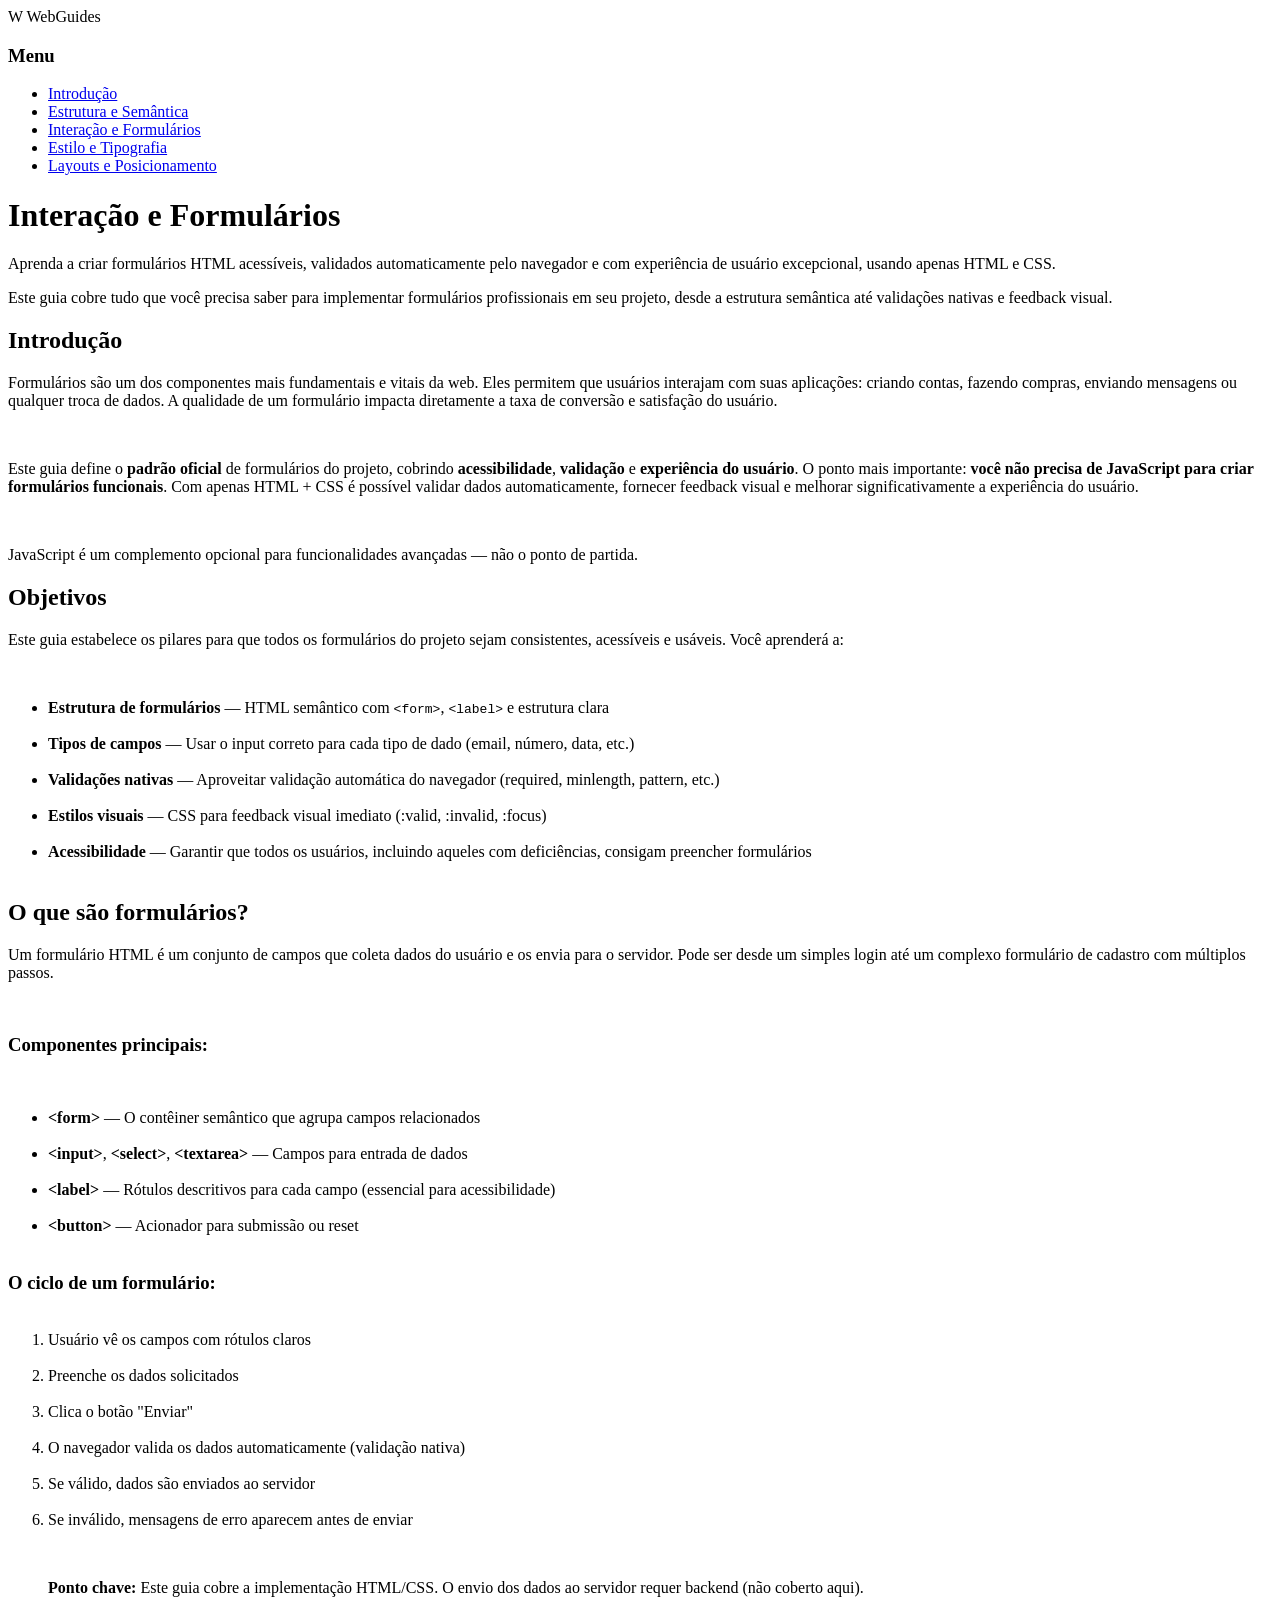
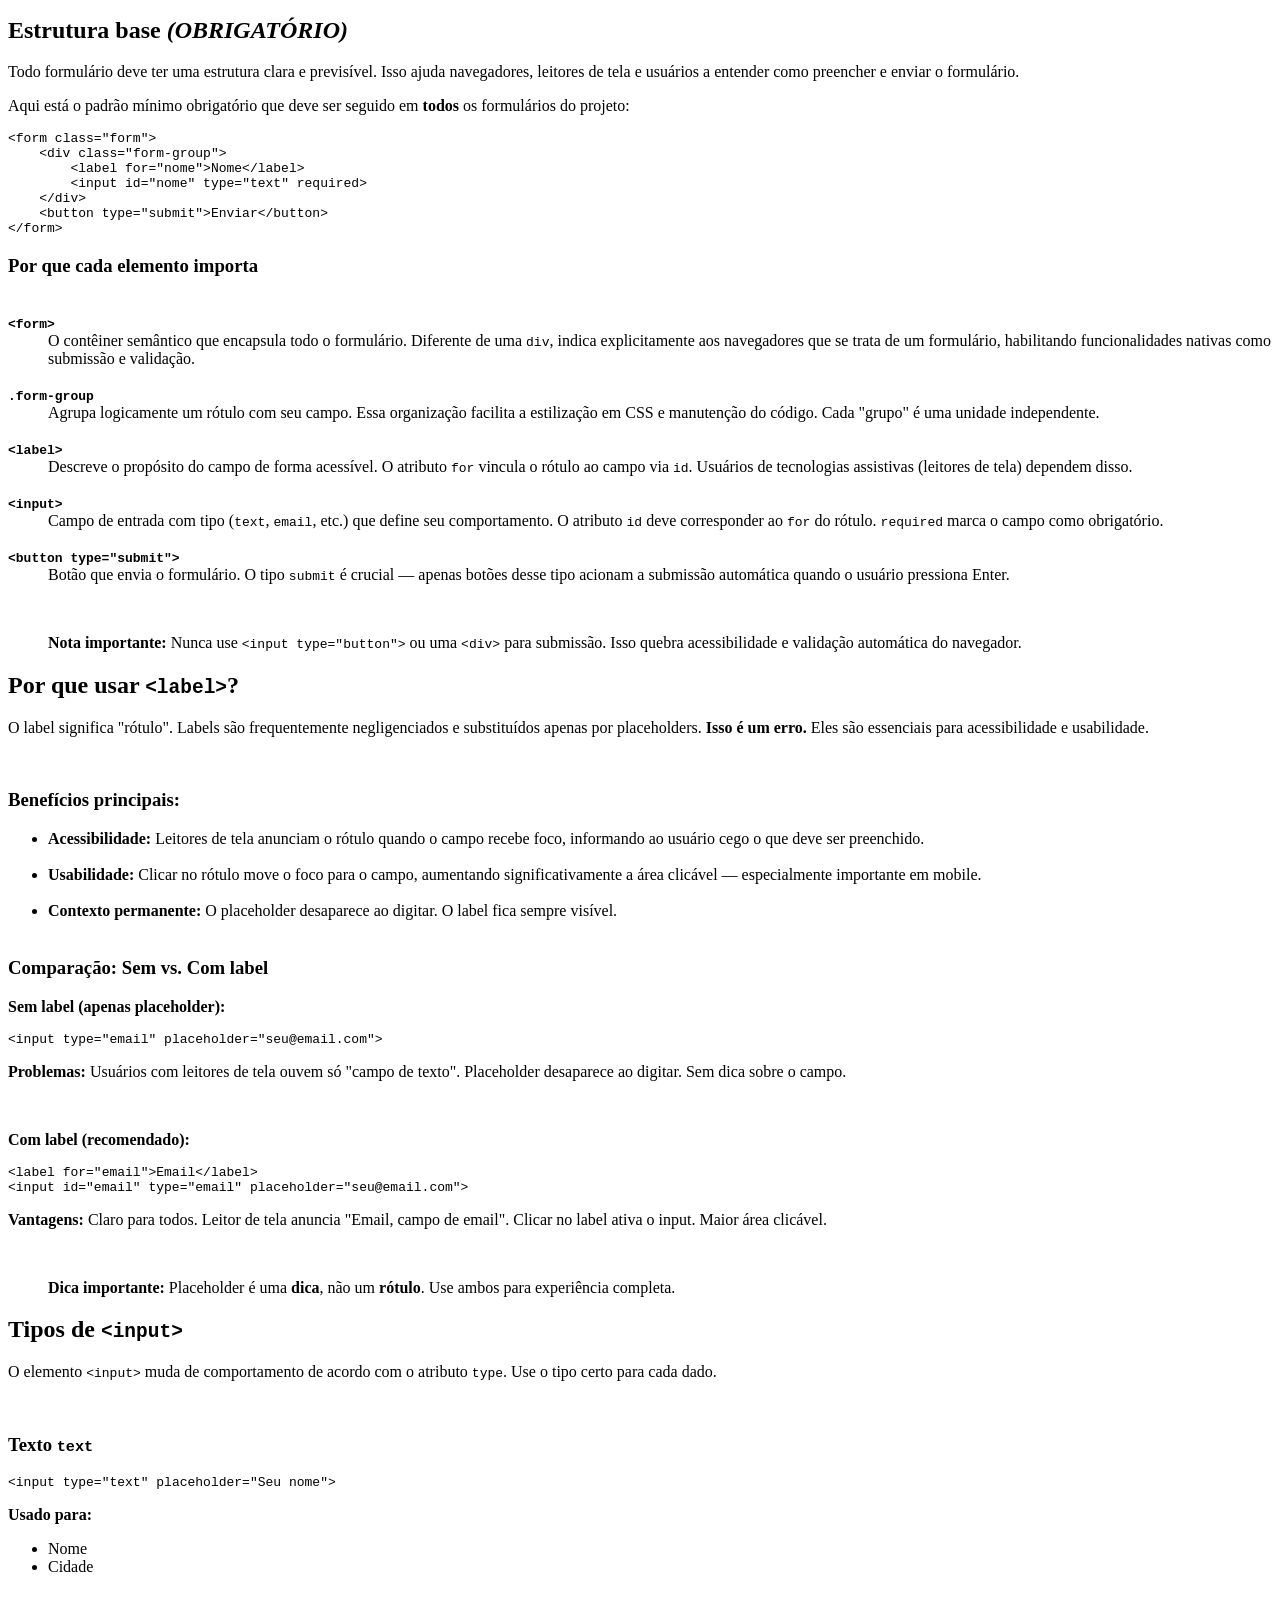
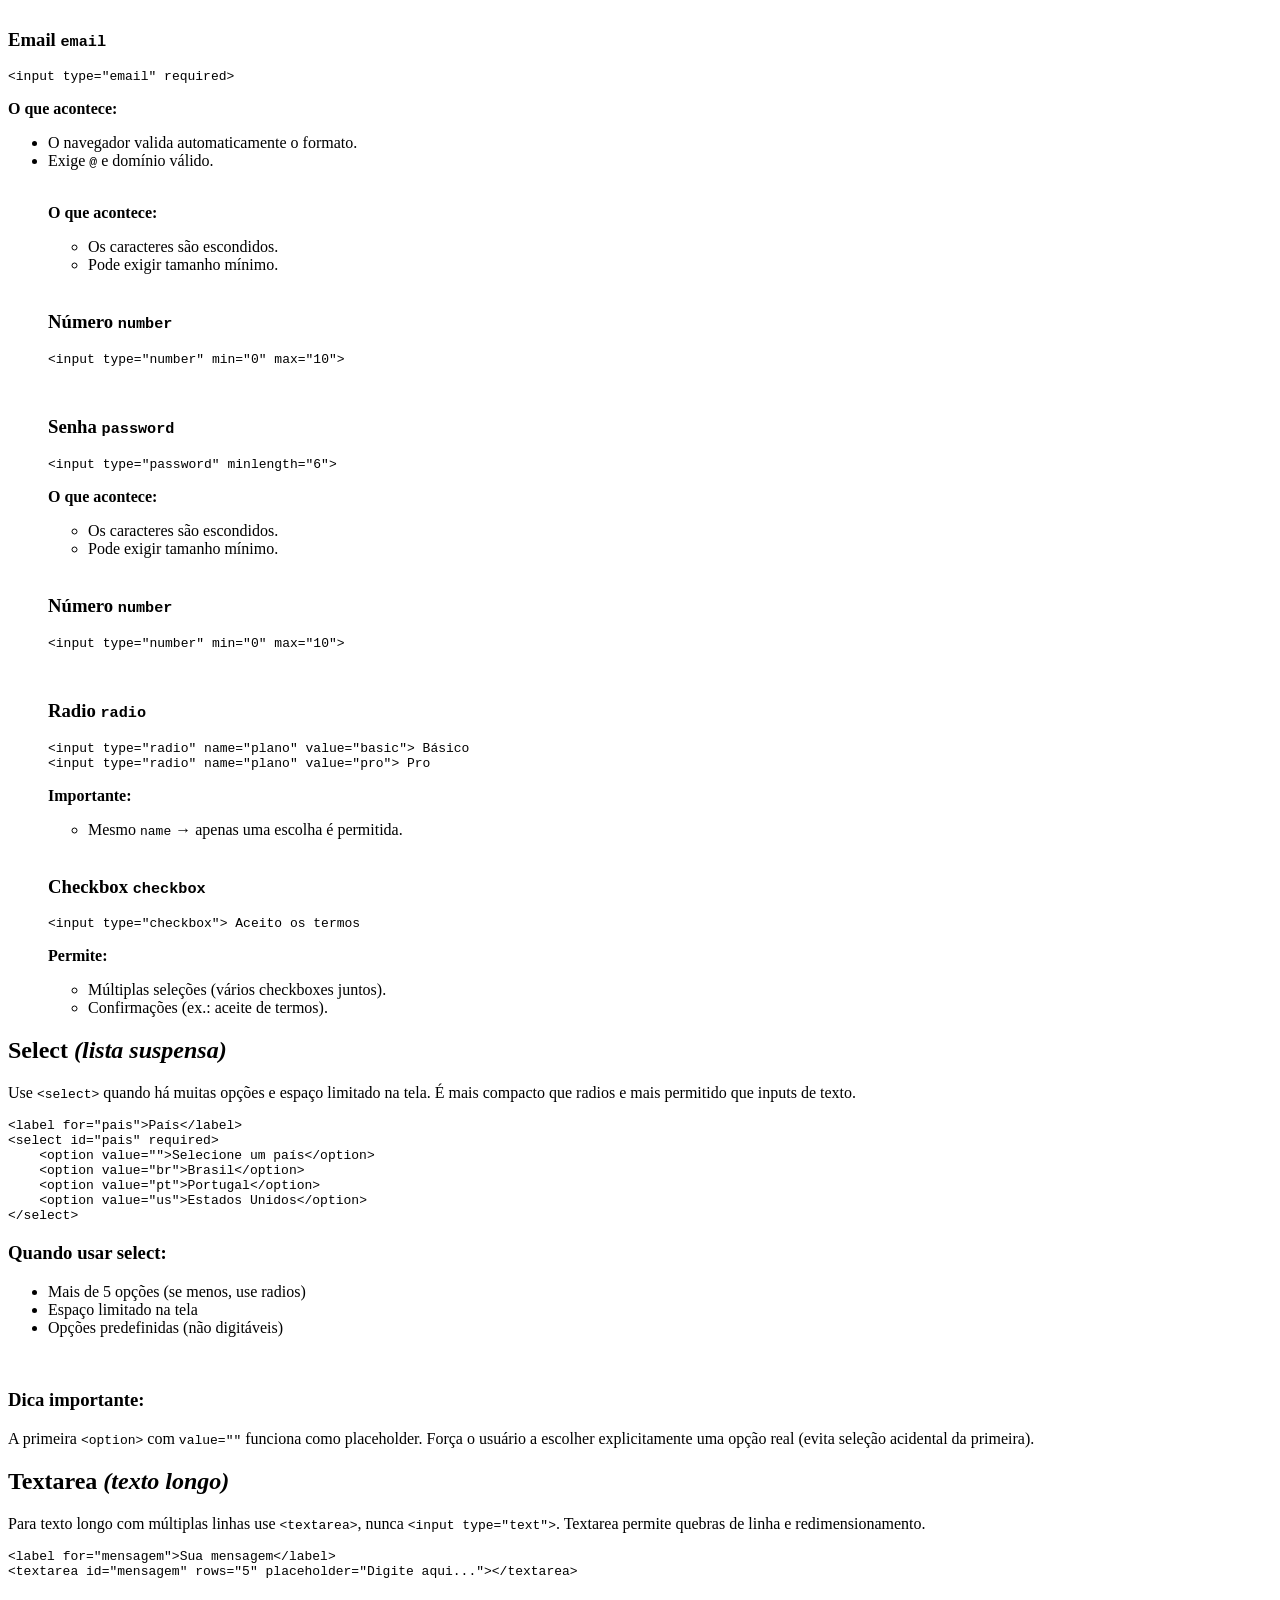
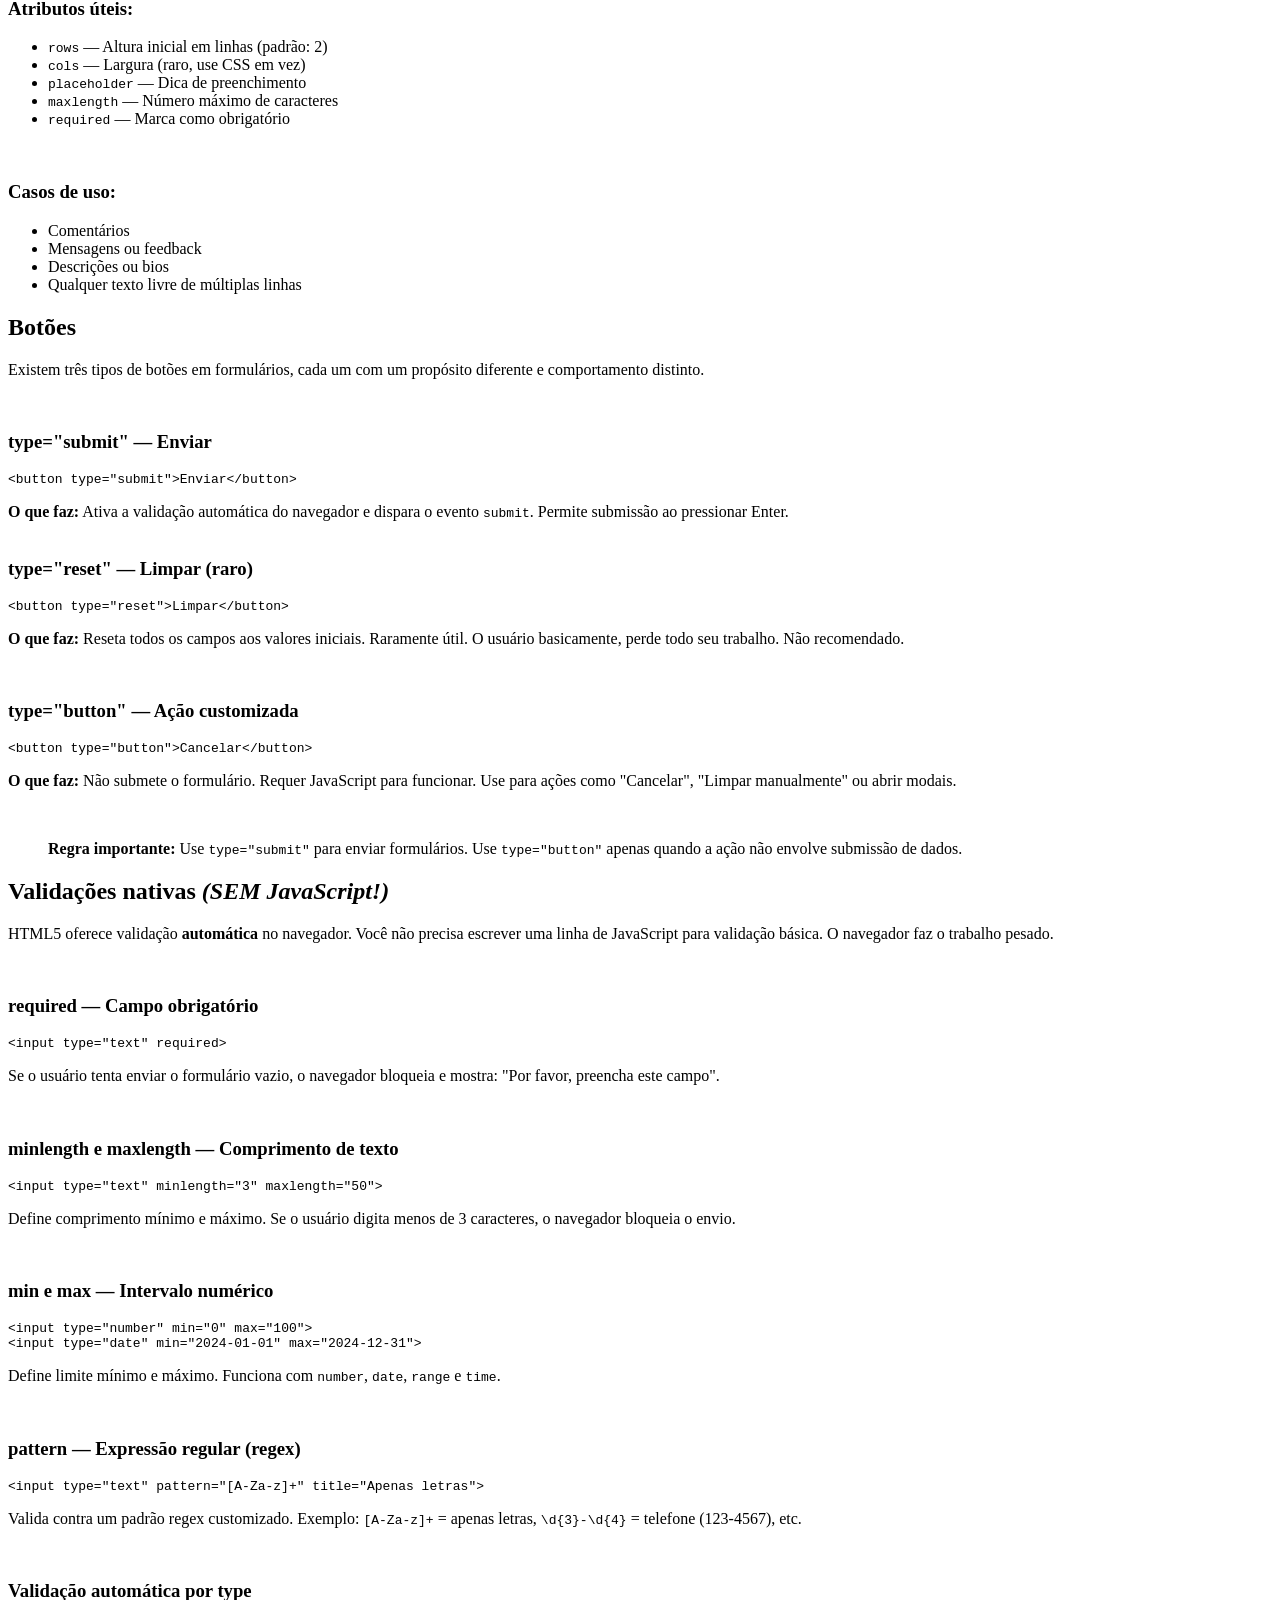
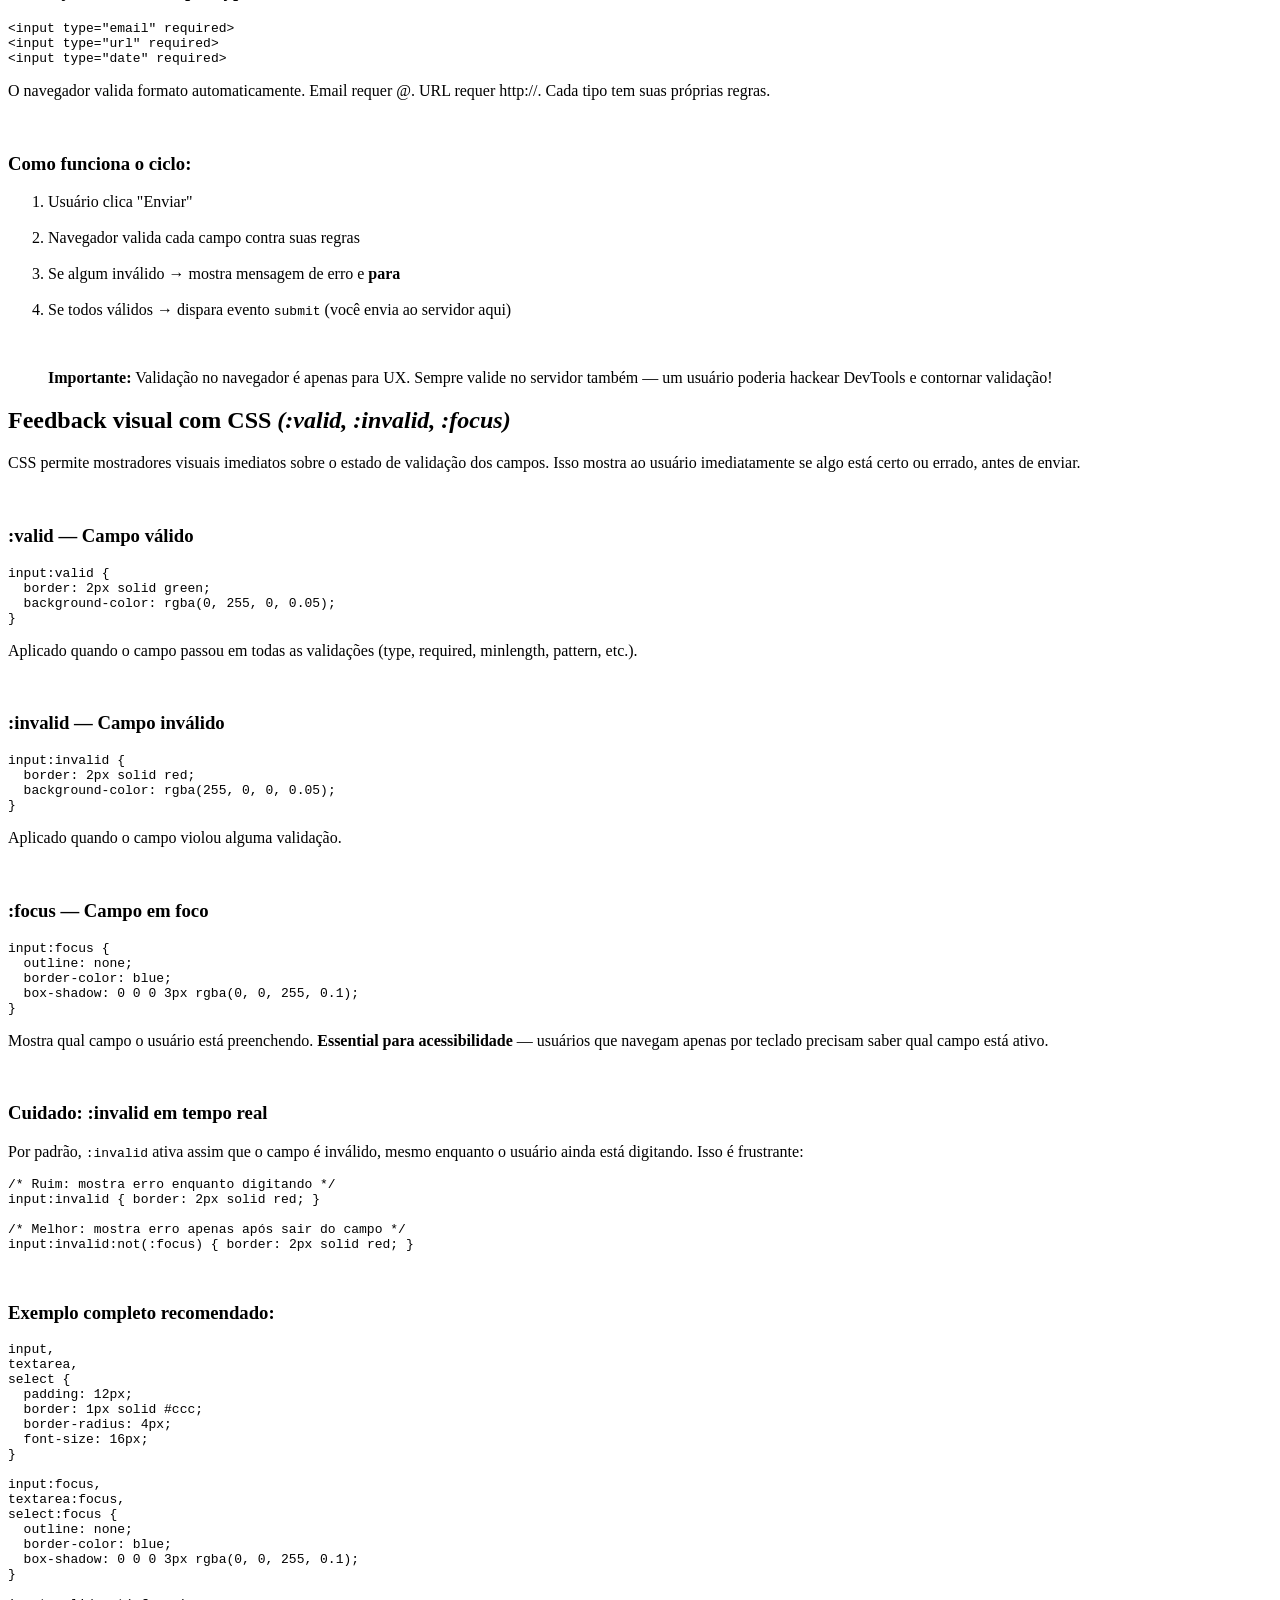
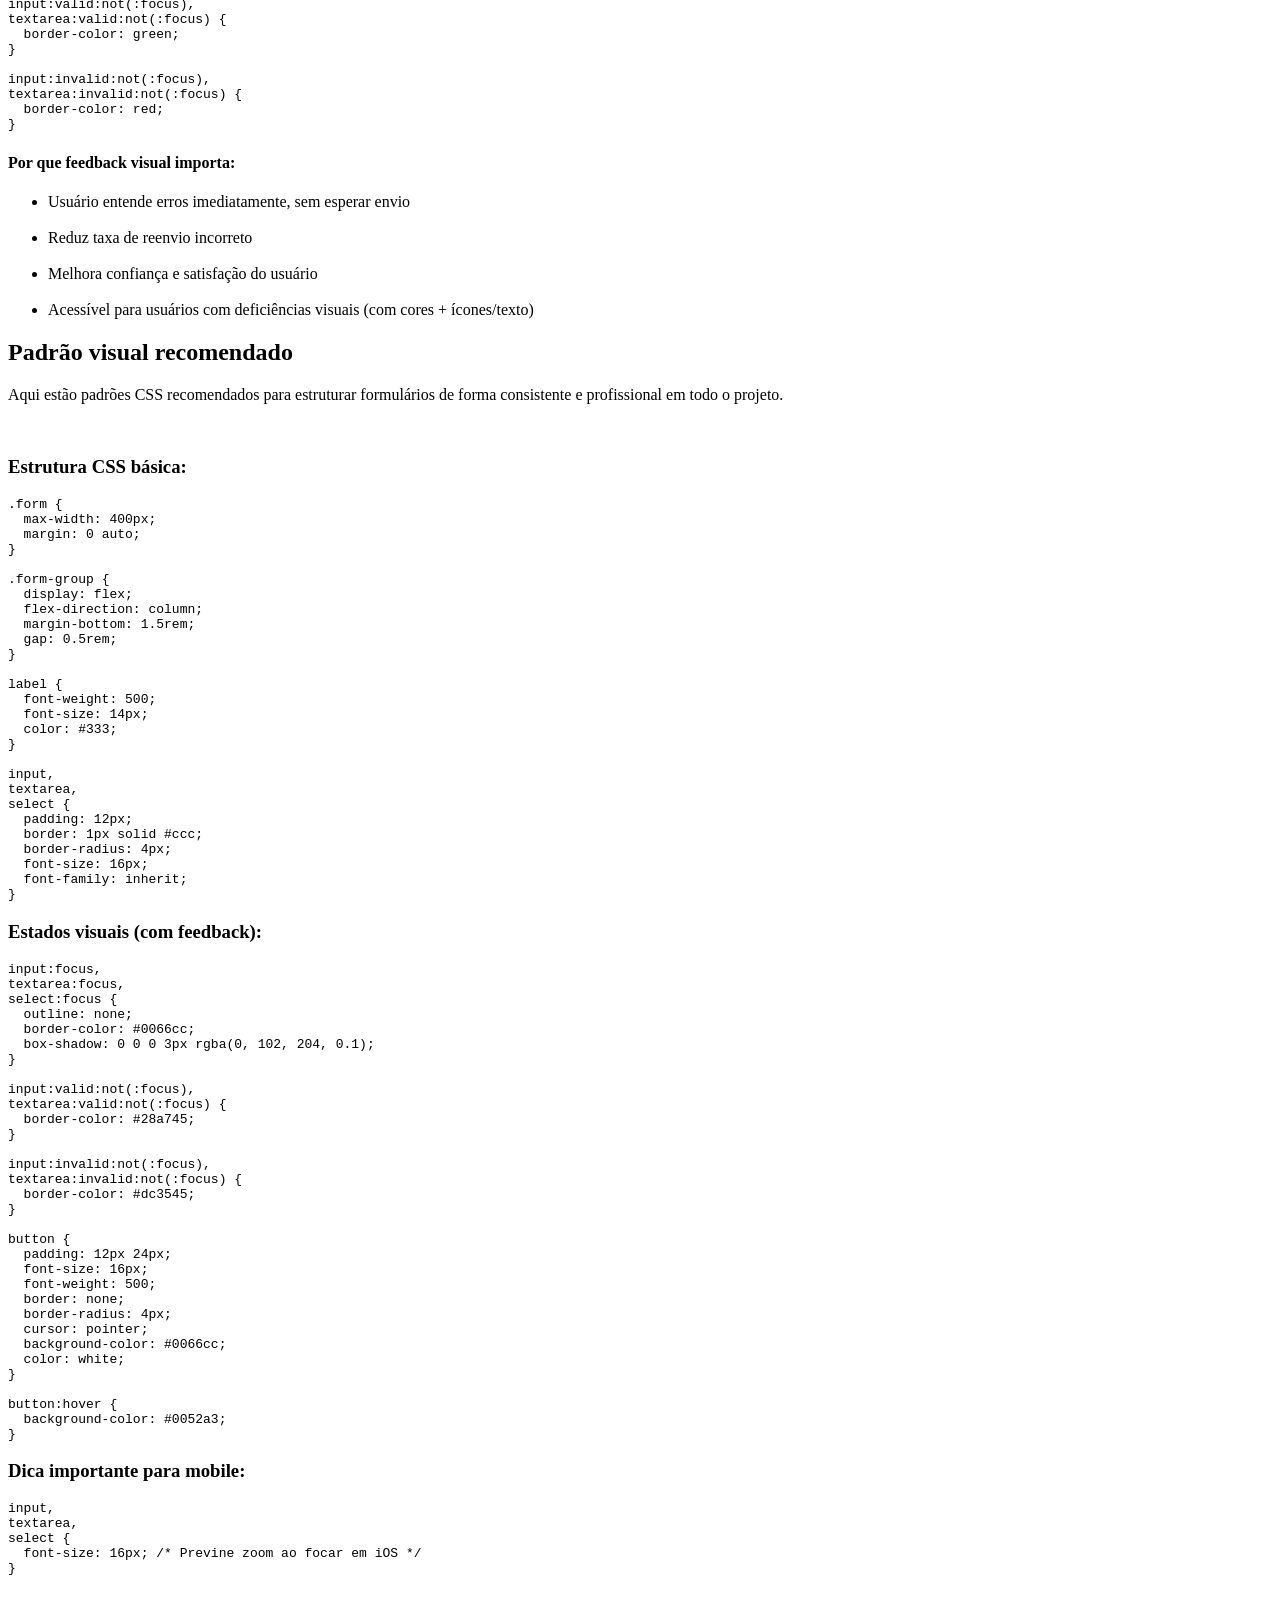
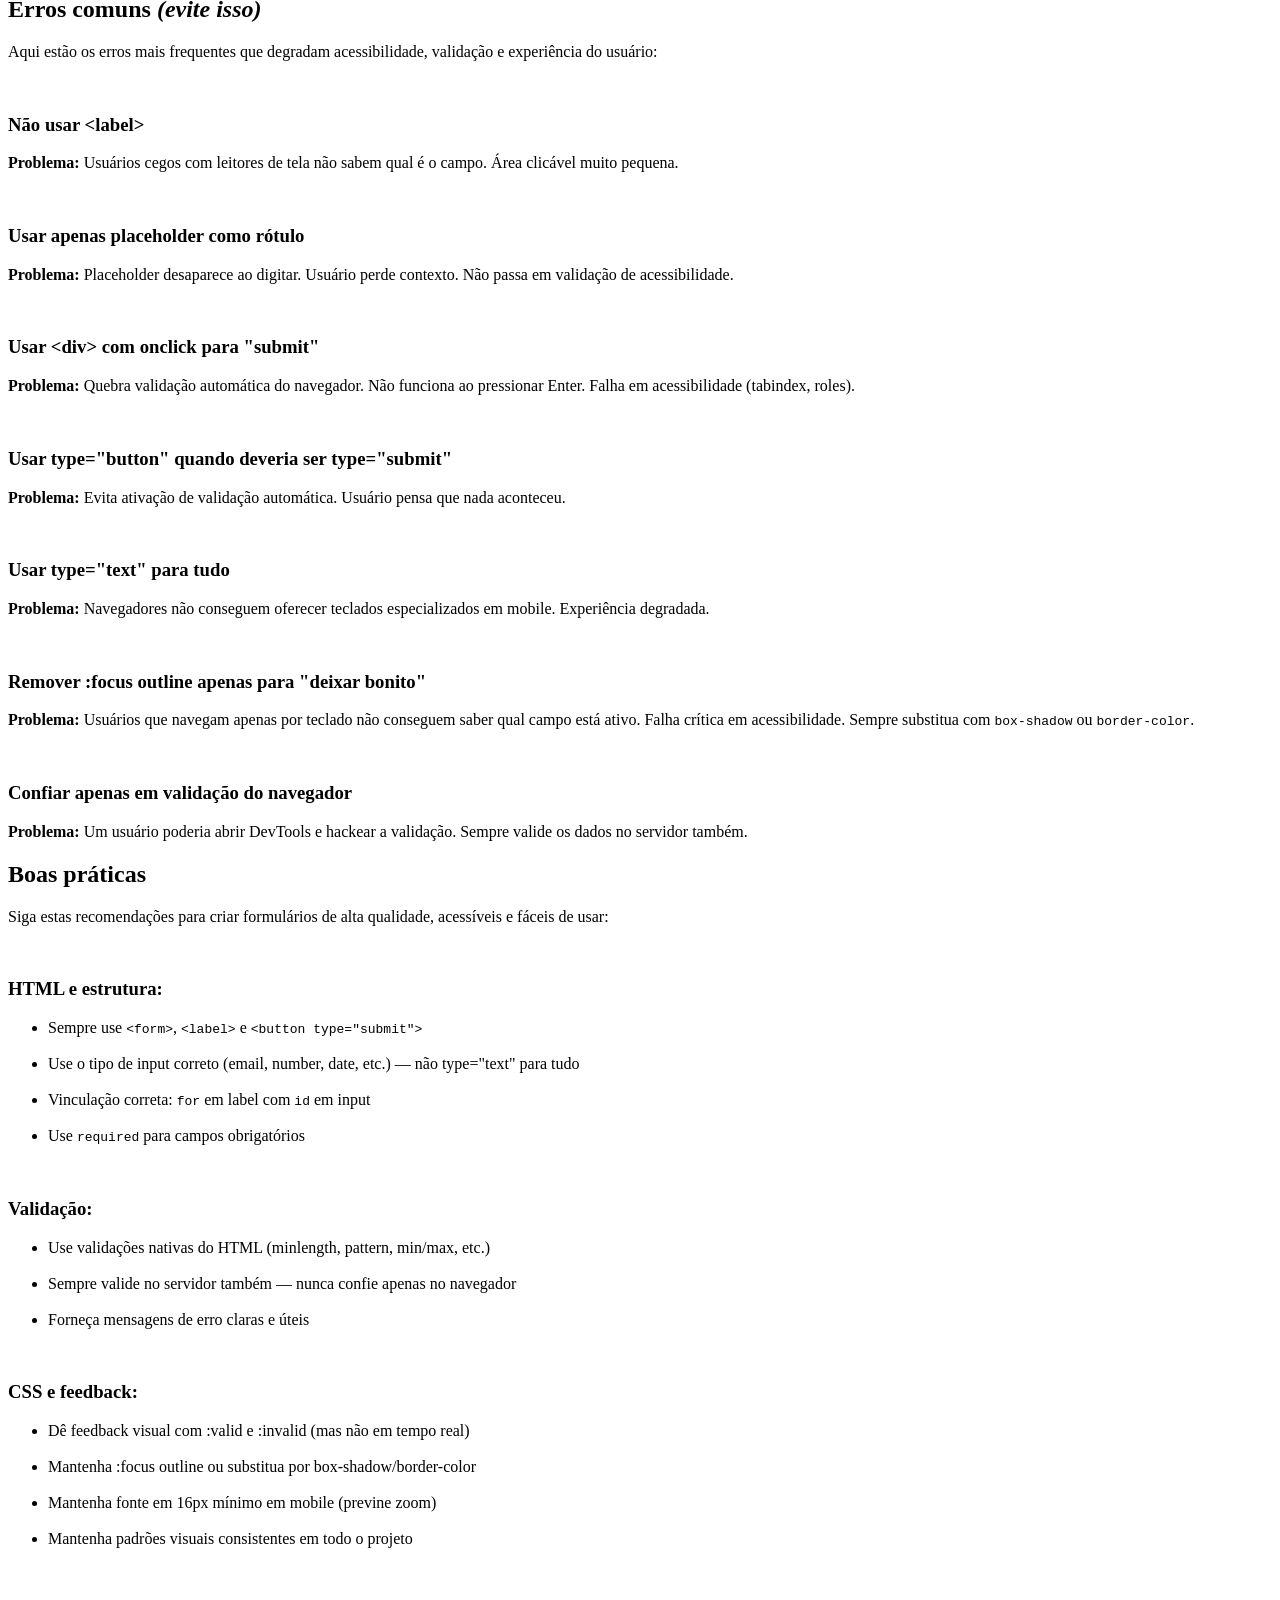
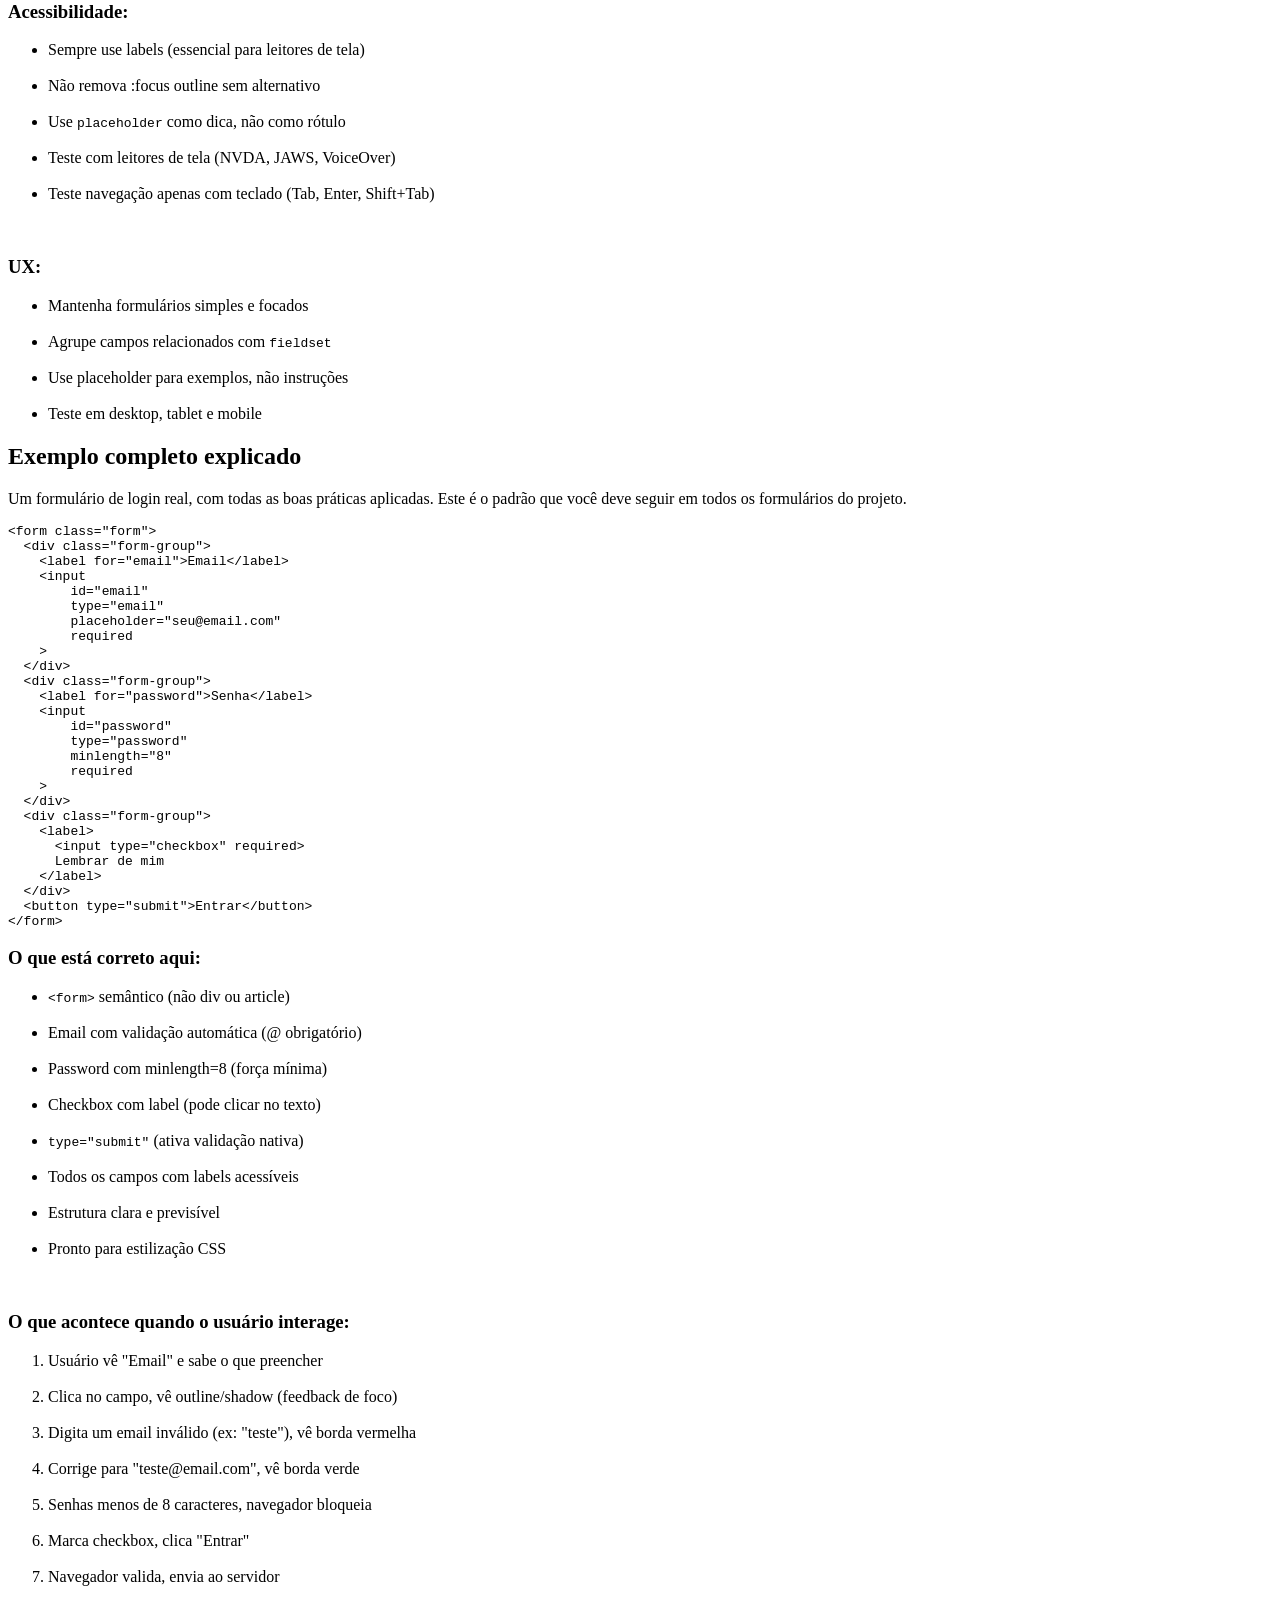
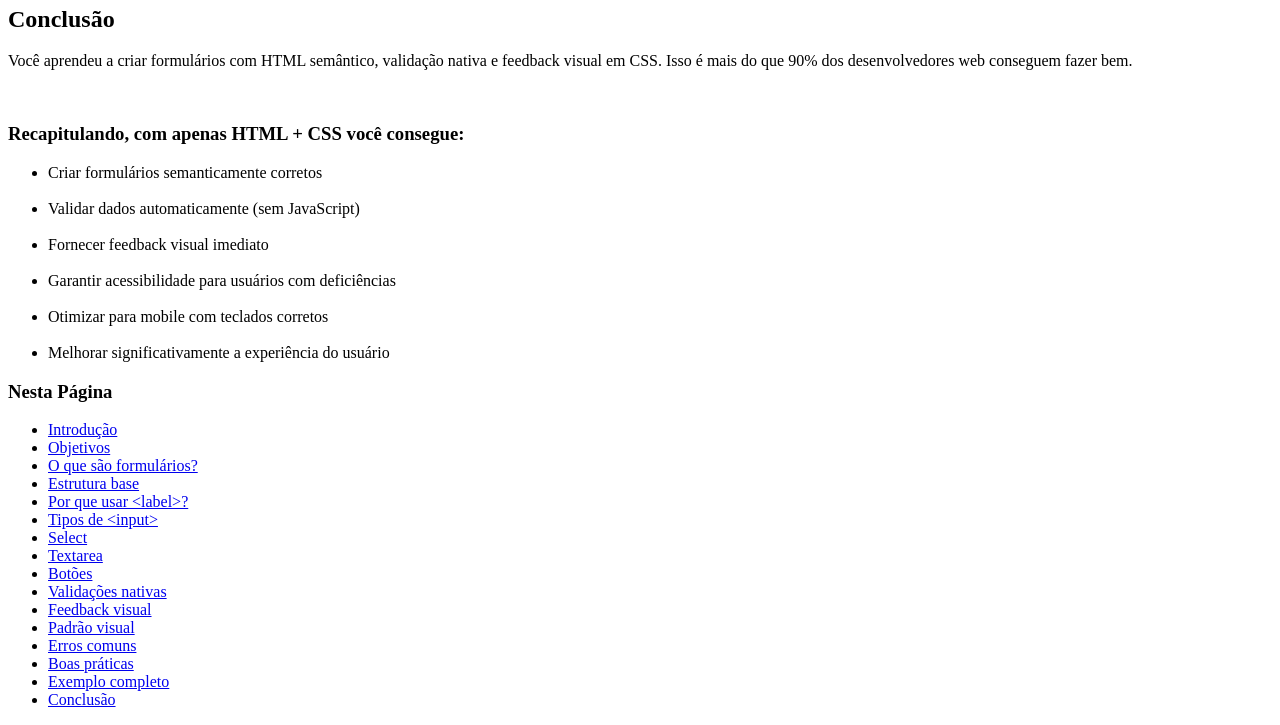
==== commit e46942fe: "Ajuste rapido de conexão CSS" ====
--- a/pages/forms.html
+++ b/pages/forms.html
@@ -1,10 +1,10 @@
 <!DOCTYPE html>
-<html lang="pt-BR">
+<html lang="pt-br">
 
 <head>
     <meta charset="UTF-8">
     <meta name="viewport" content="width=device-width, initial-scale=1.0">
-    <link rel="stylesheet" href="../css/global.css">
+    <link rel="stylesheet" href="global.css">
     <title>WebGuides</title>
 </head>
 
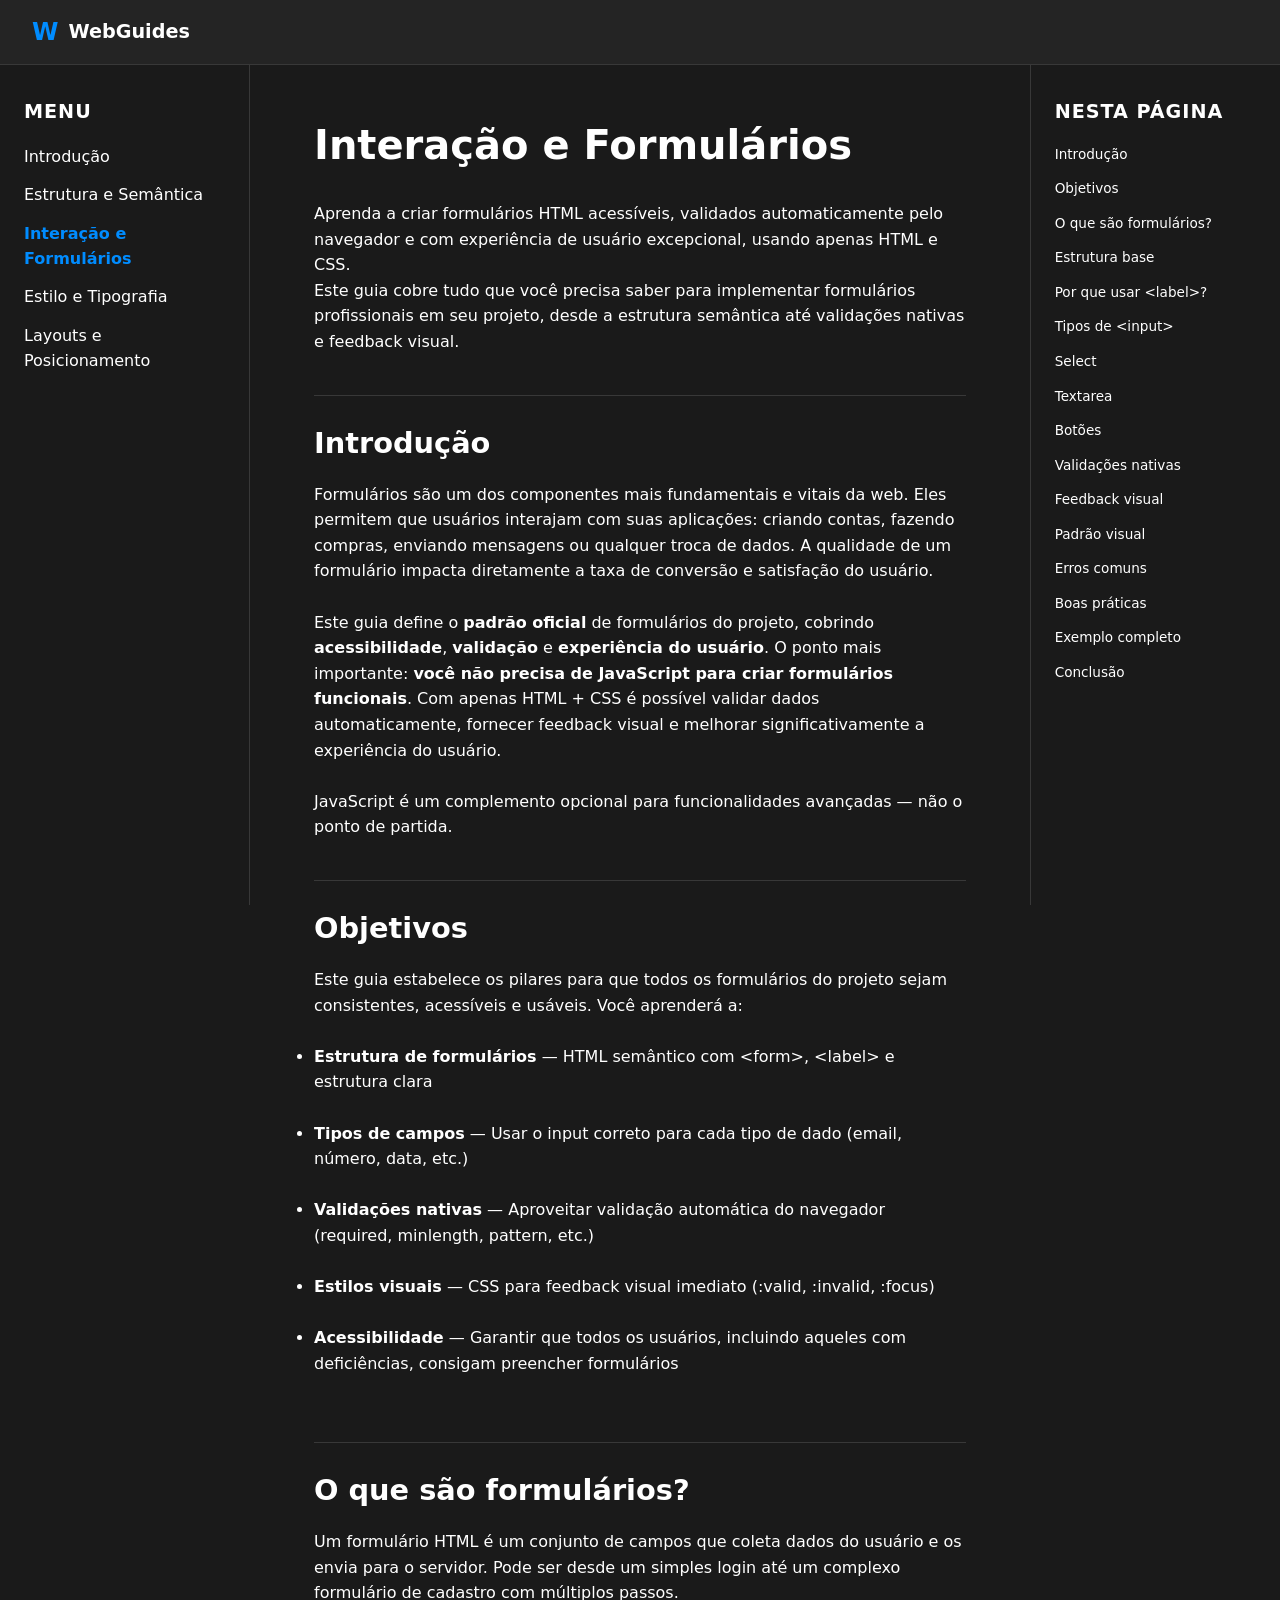
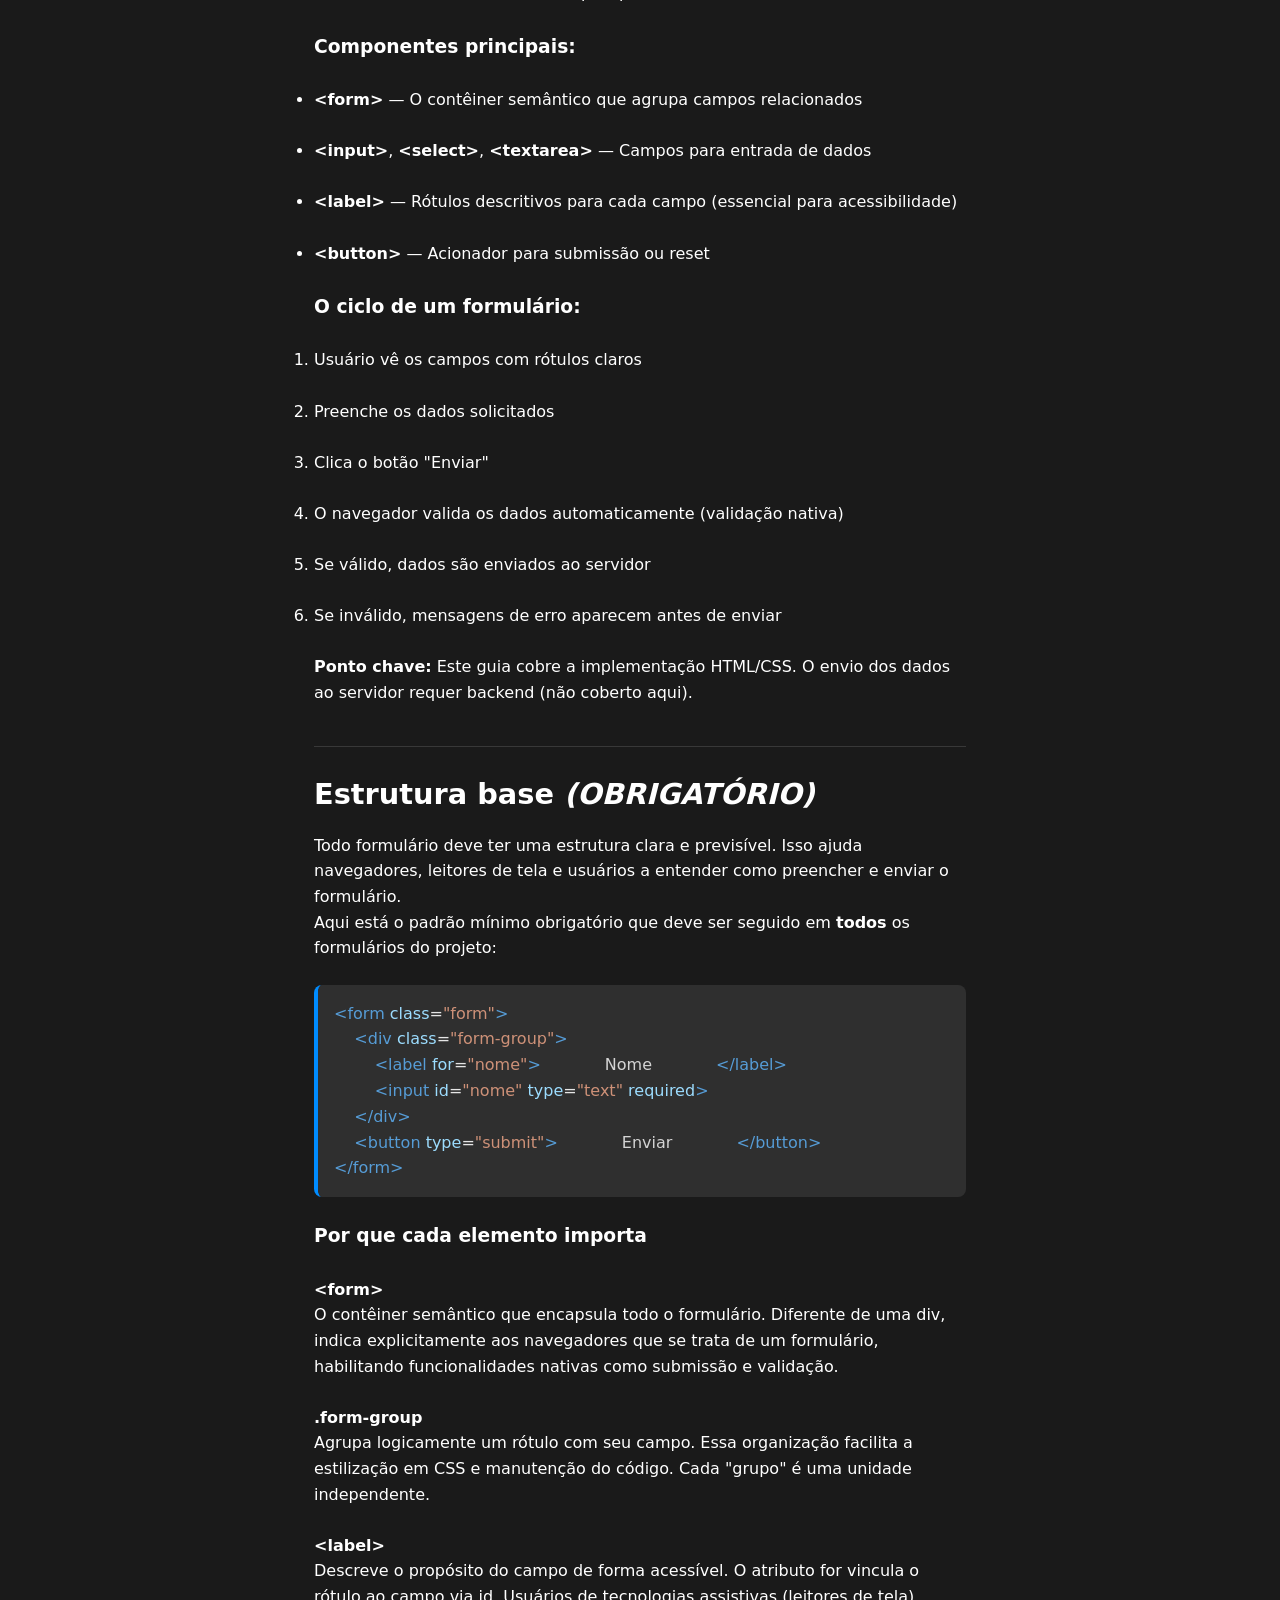
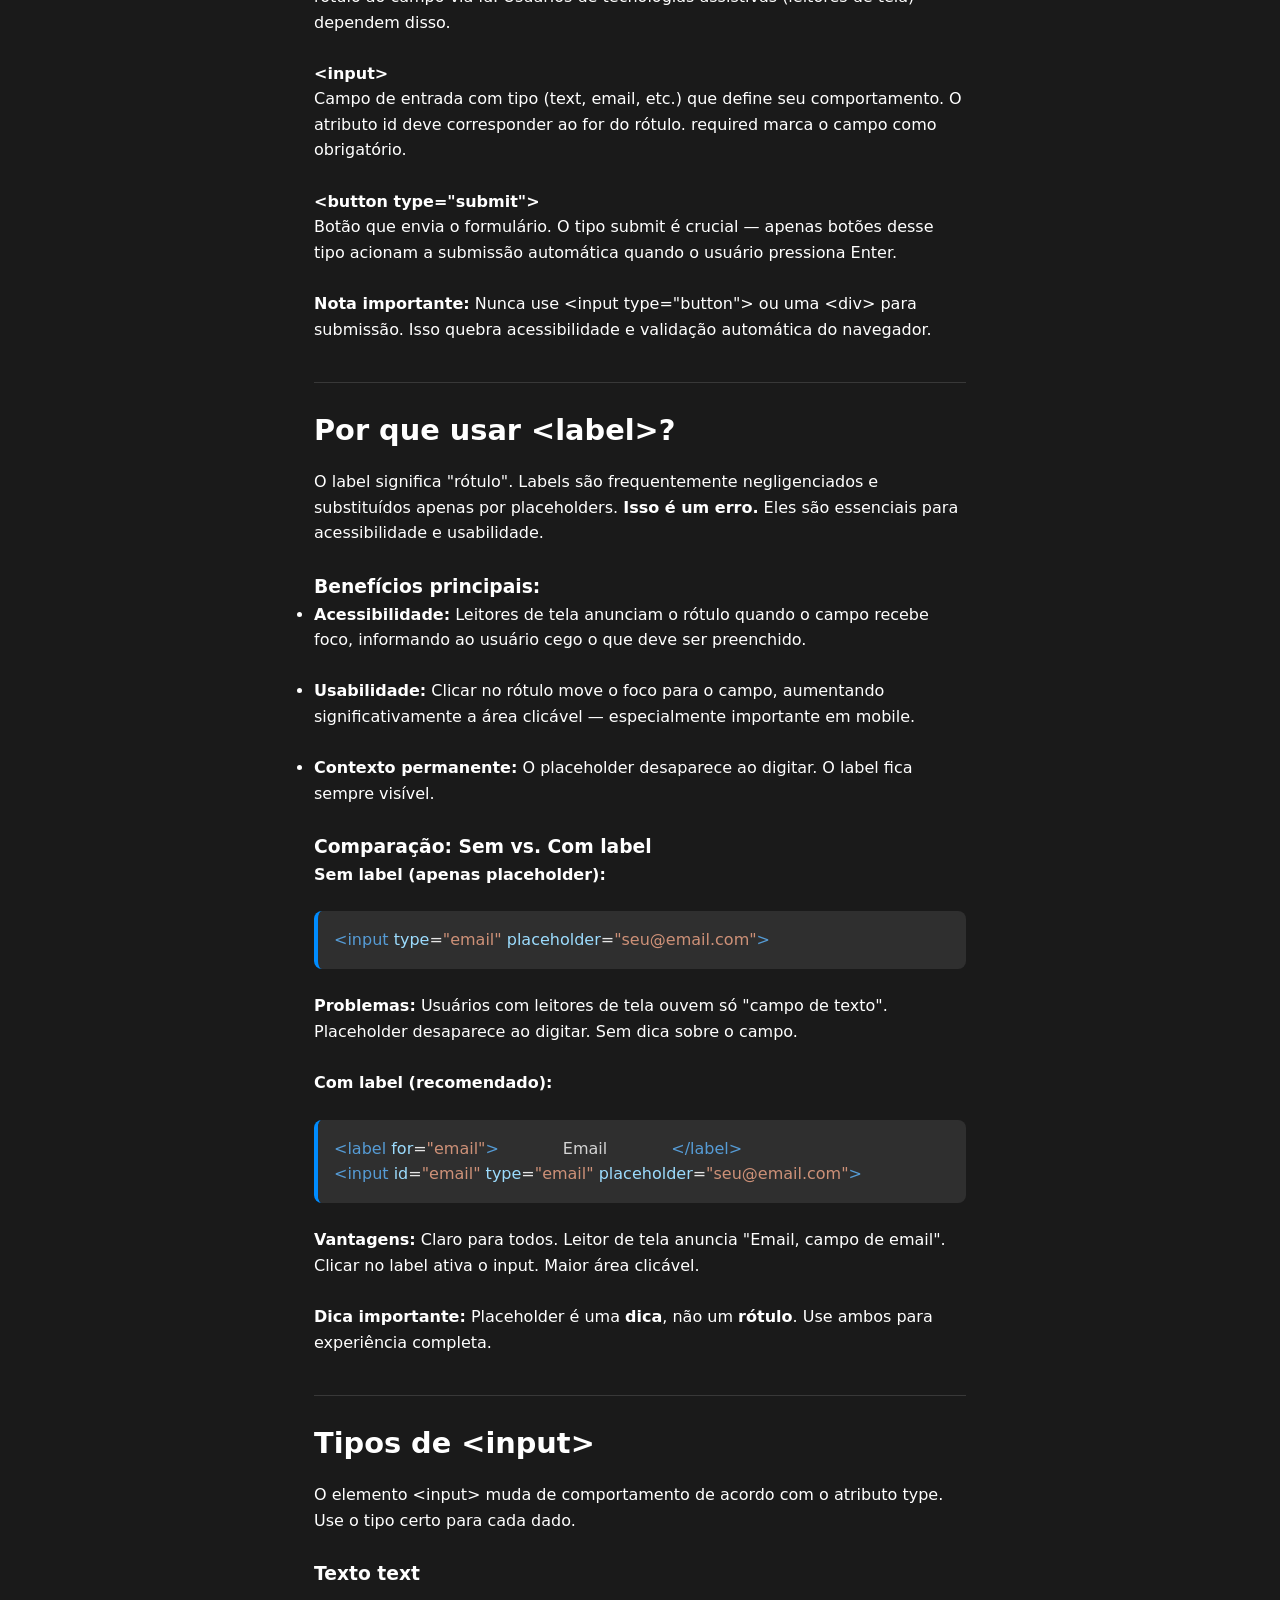
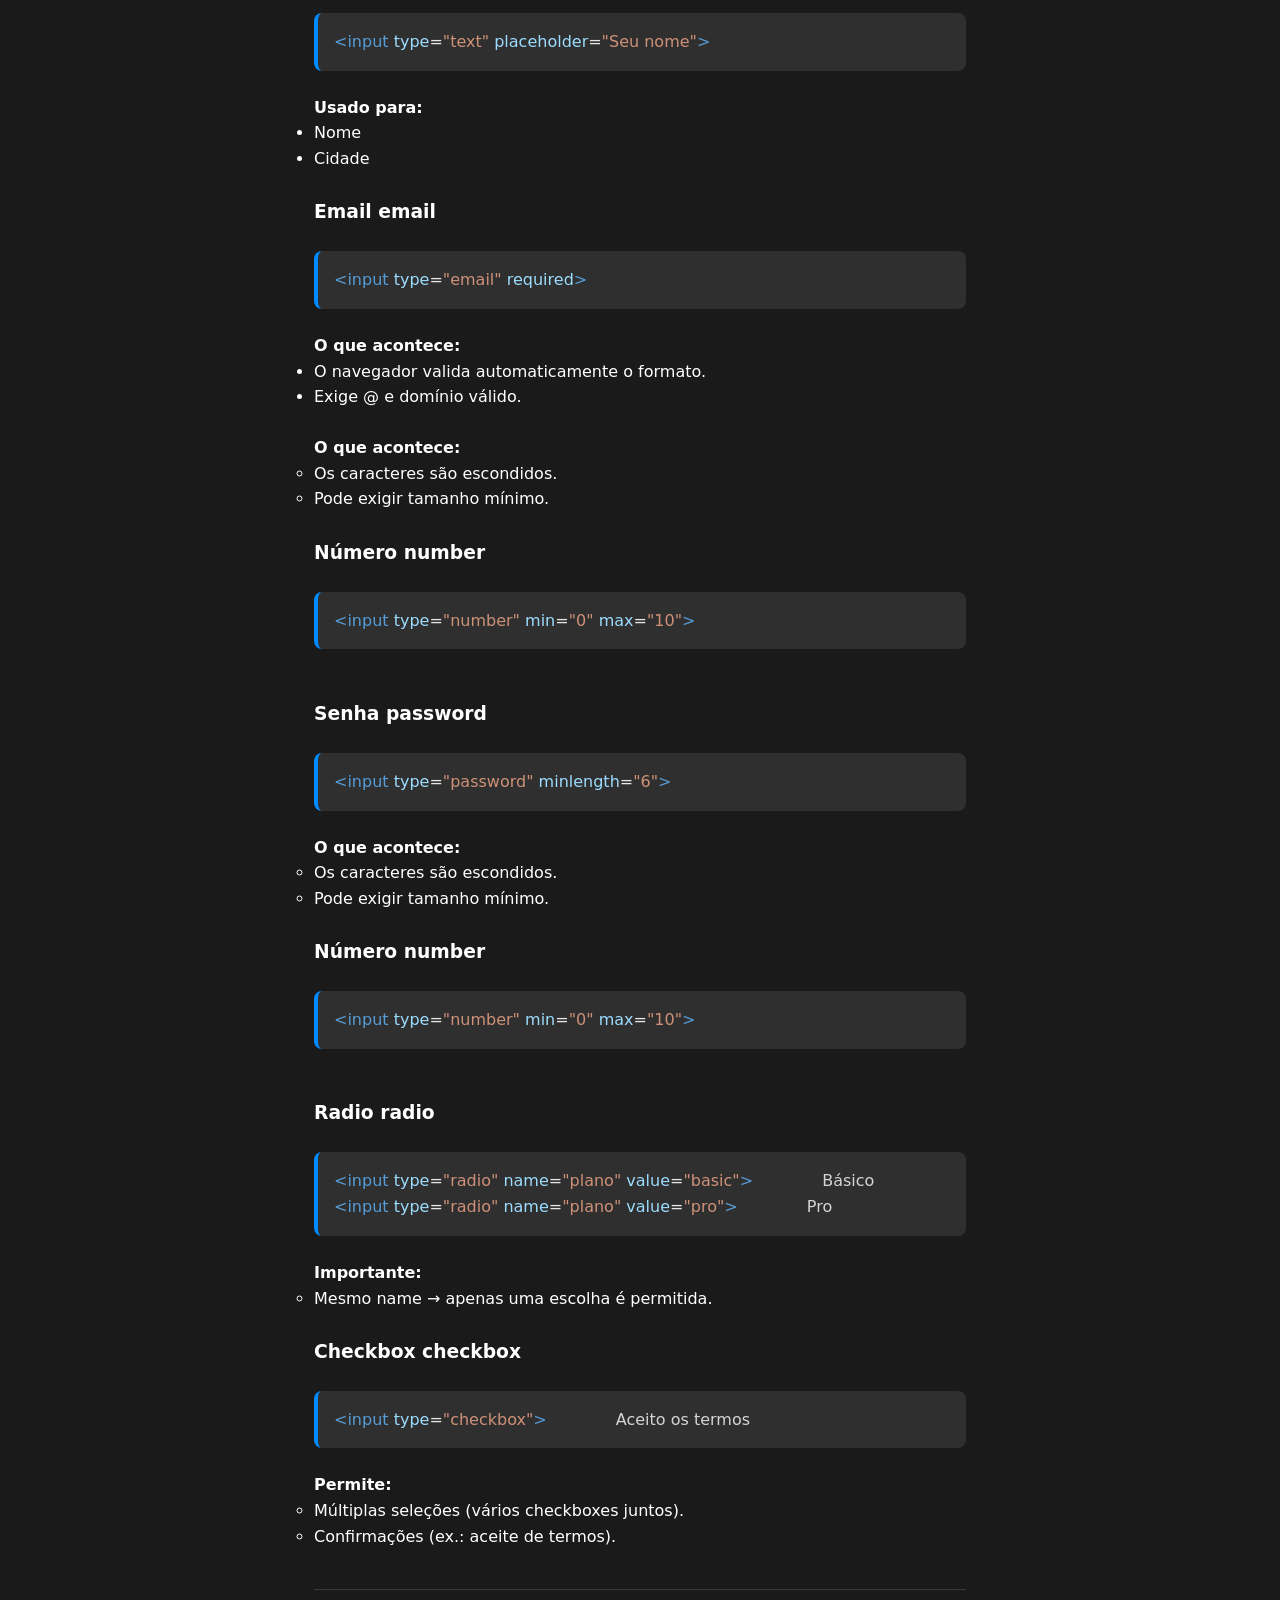
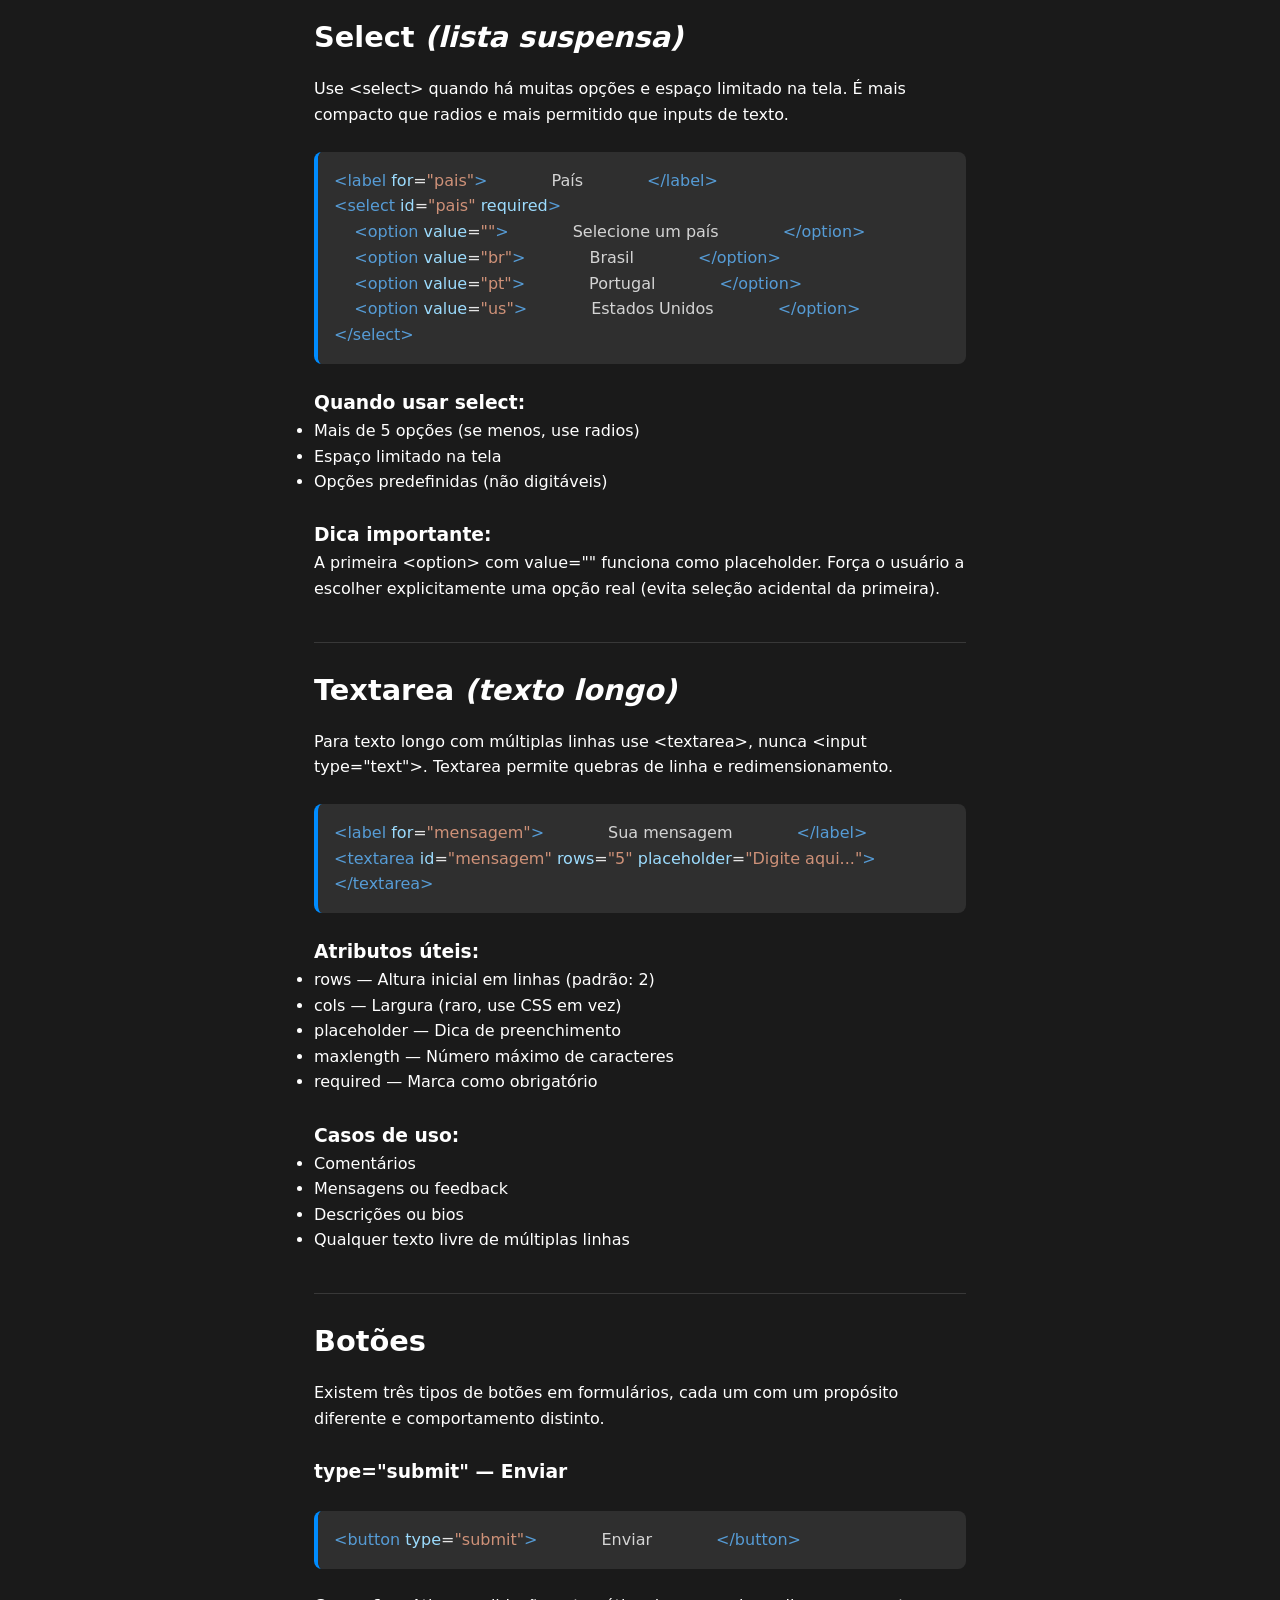
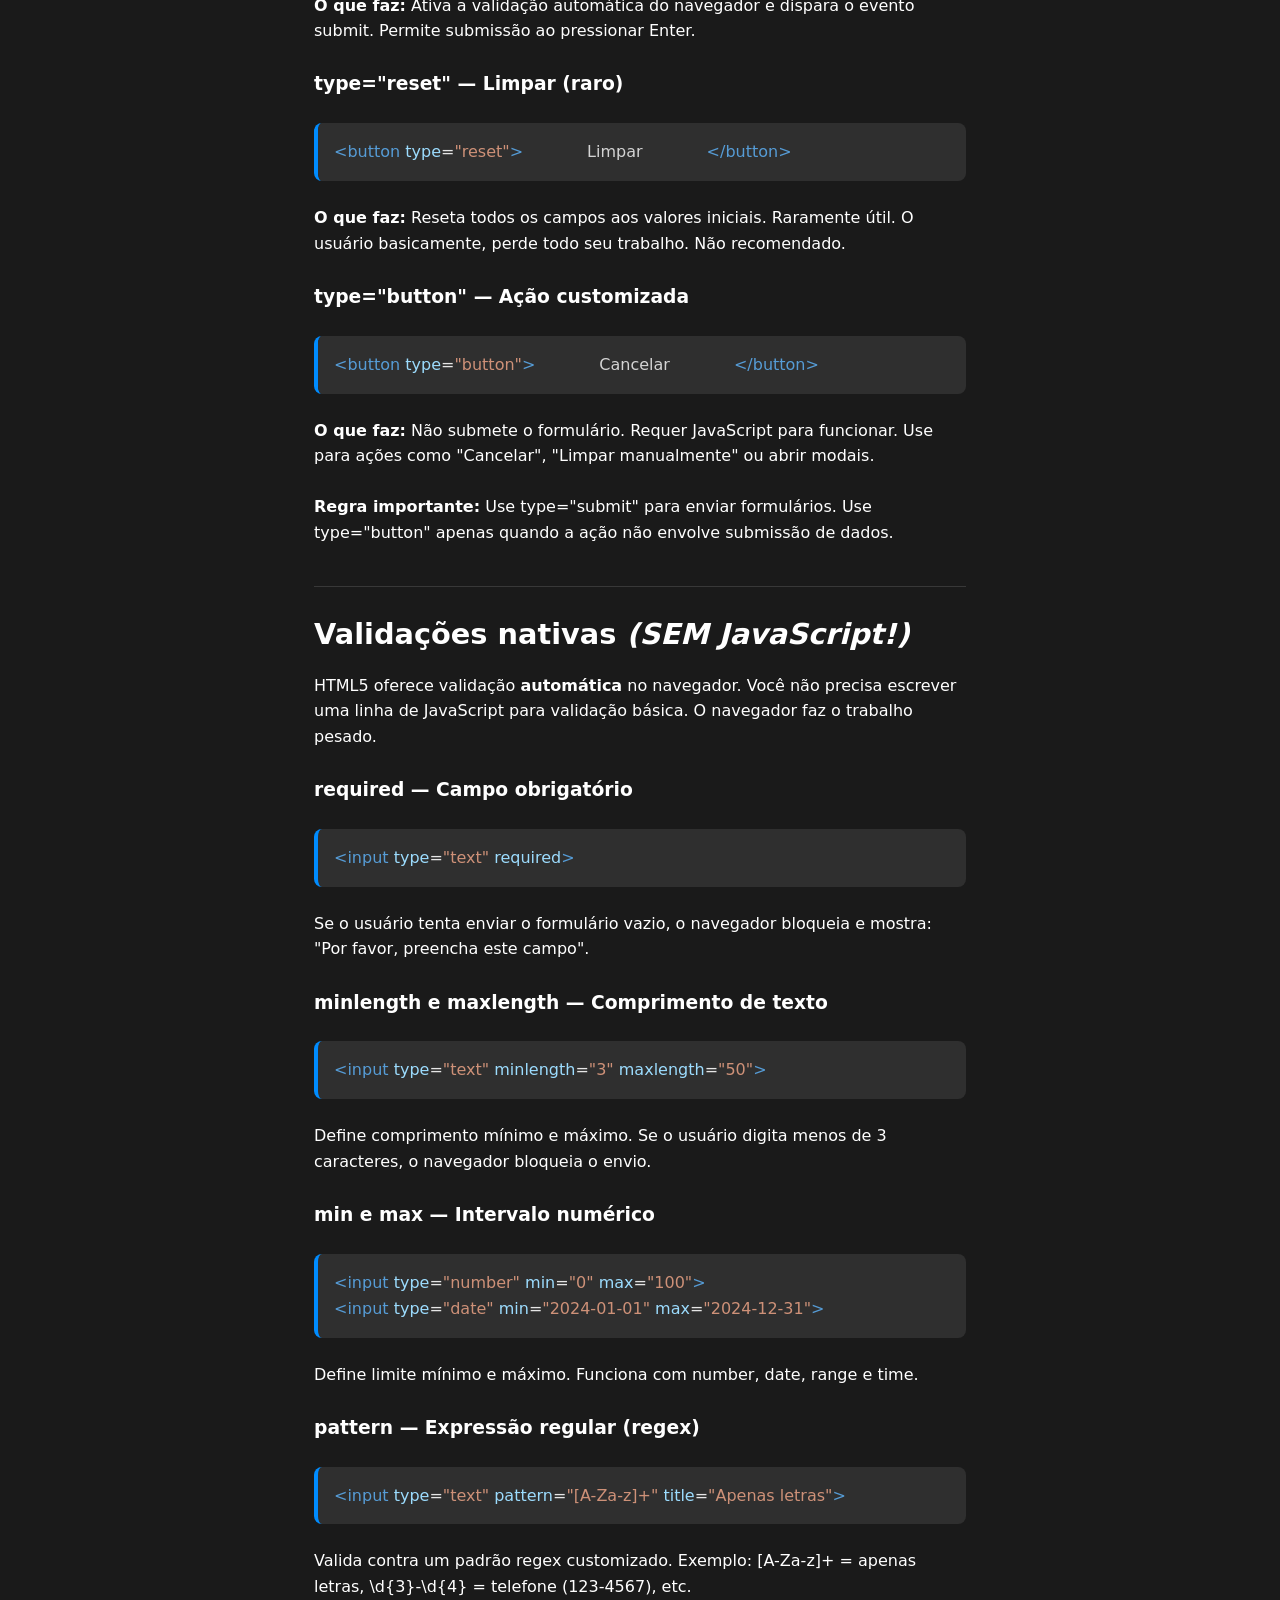
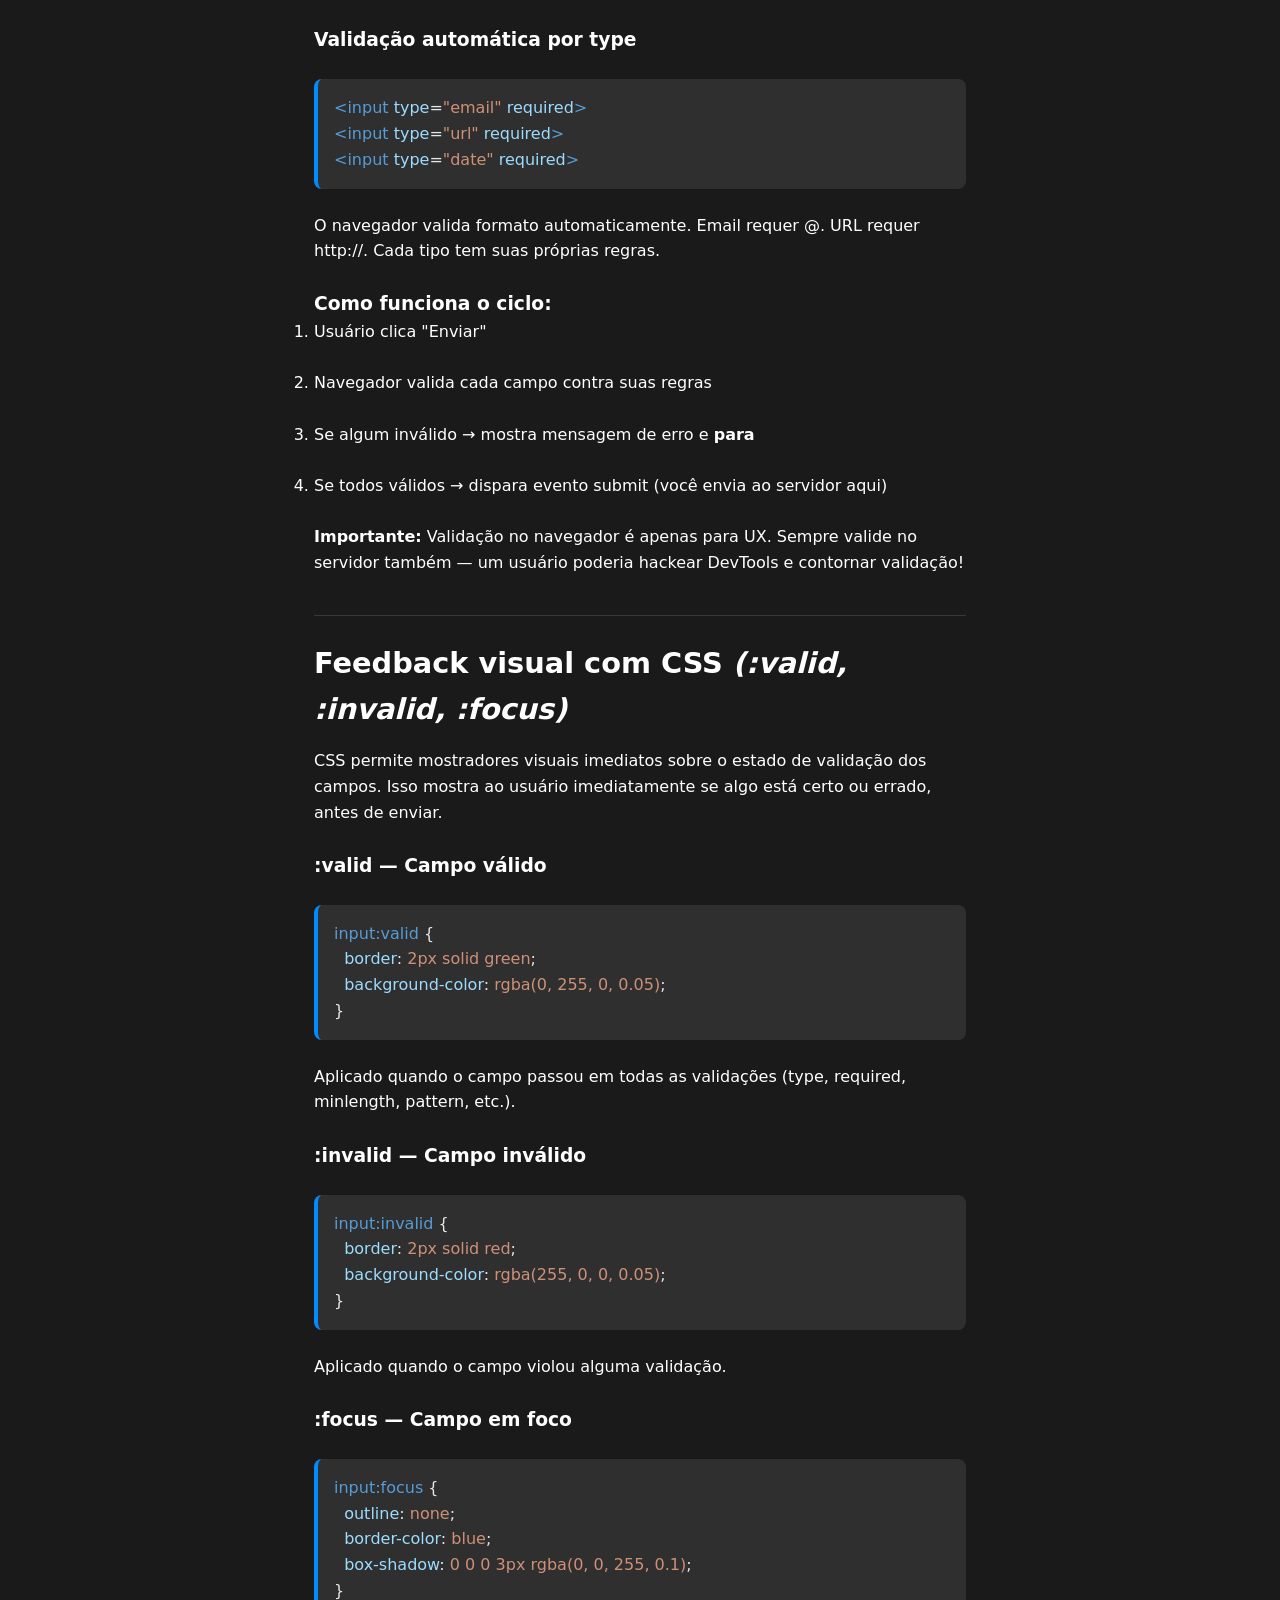
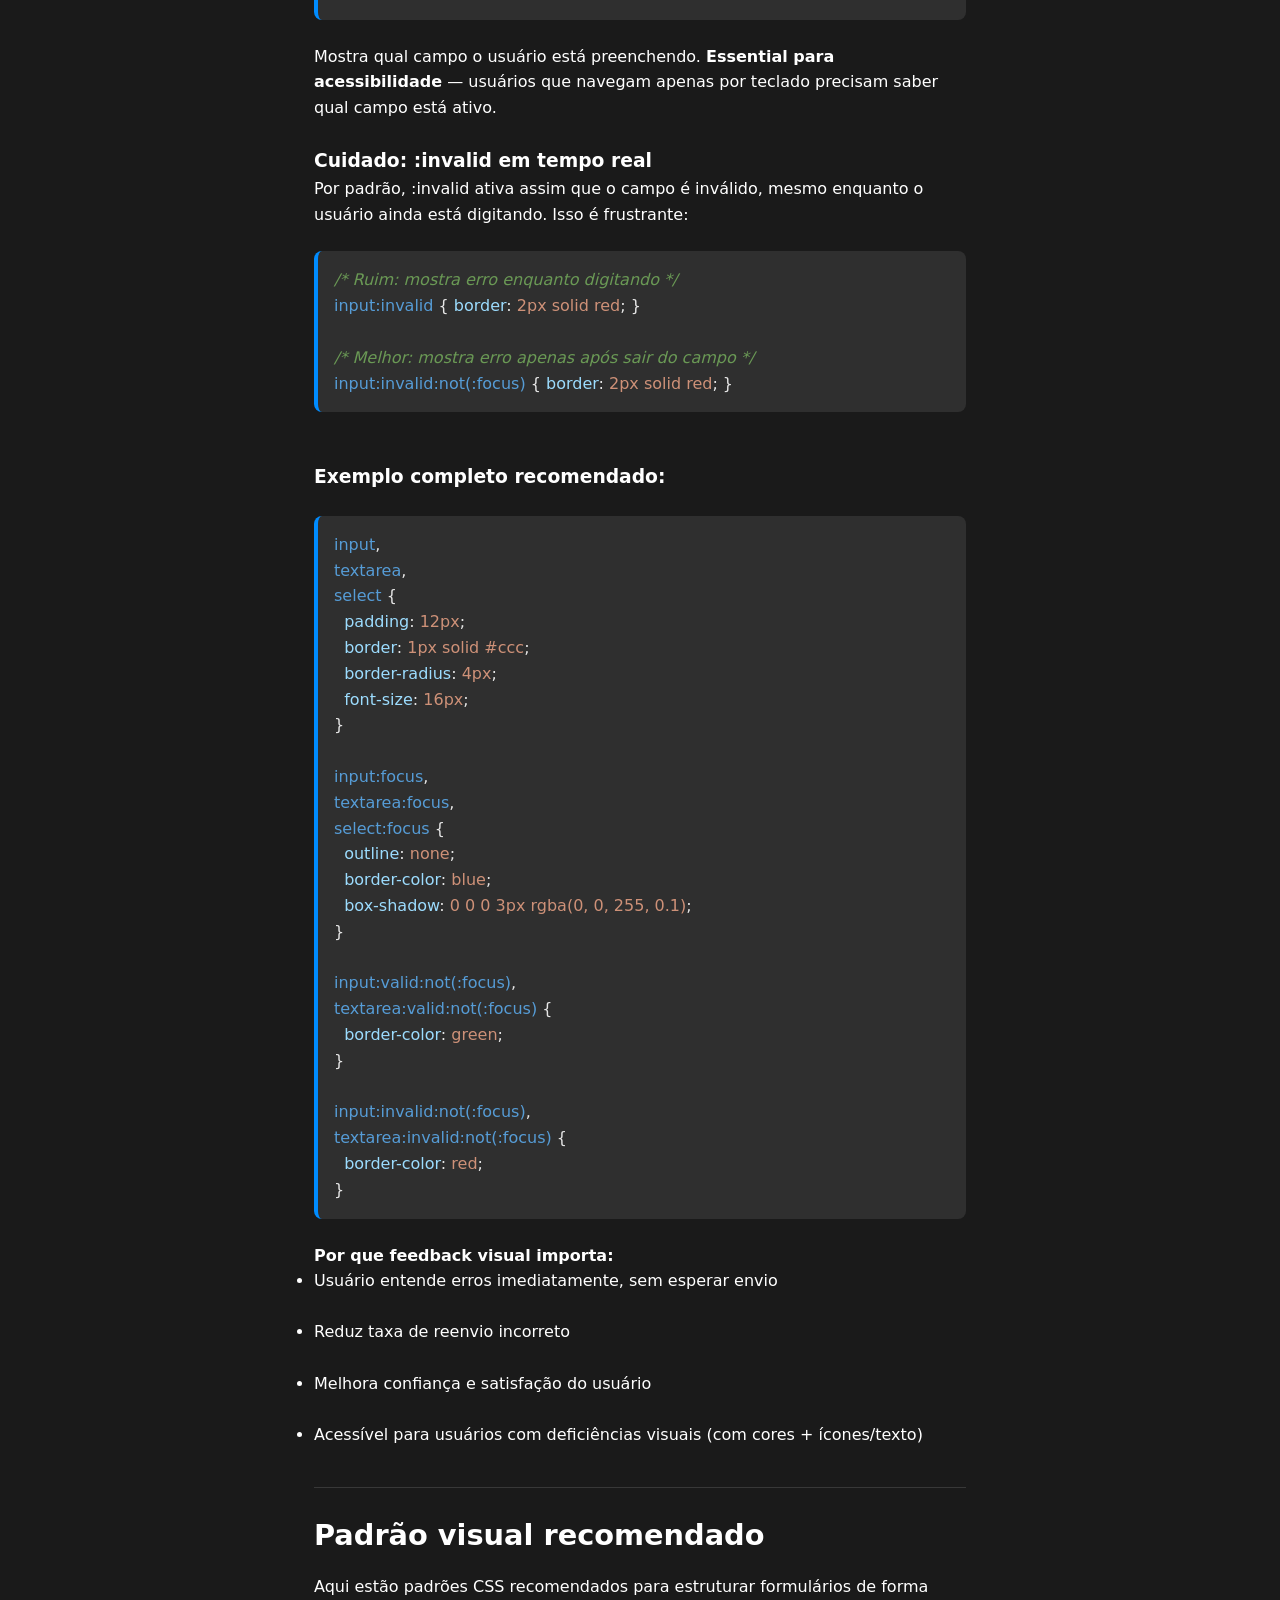
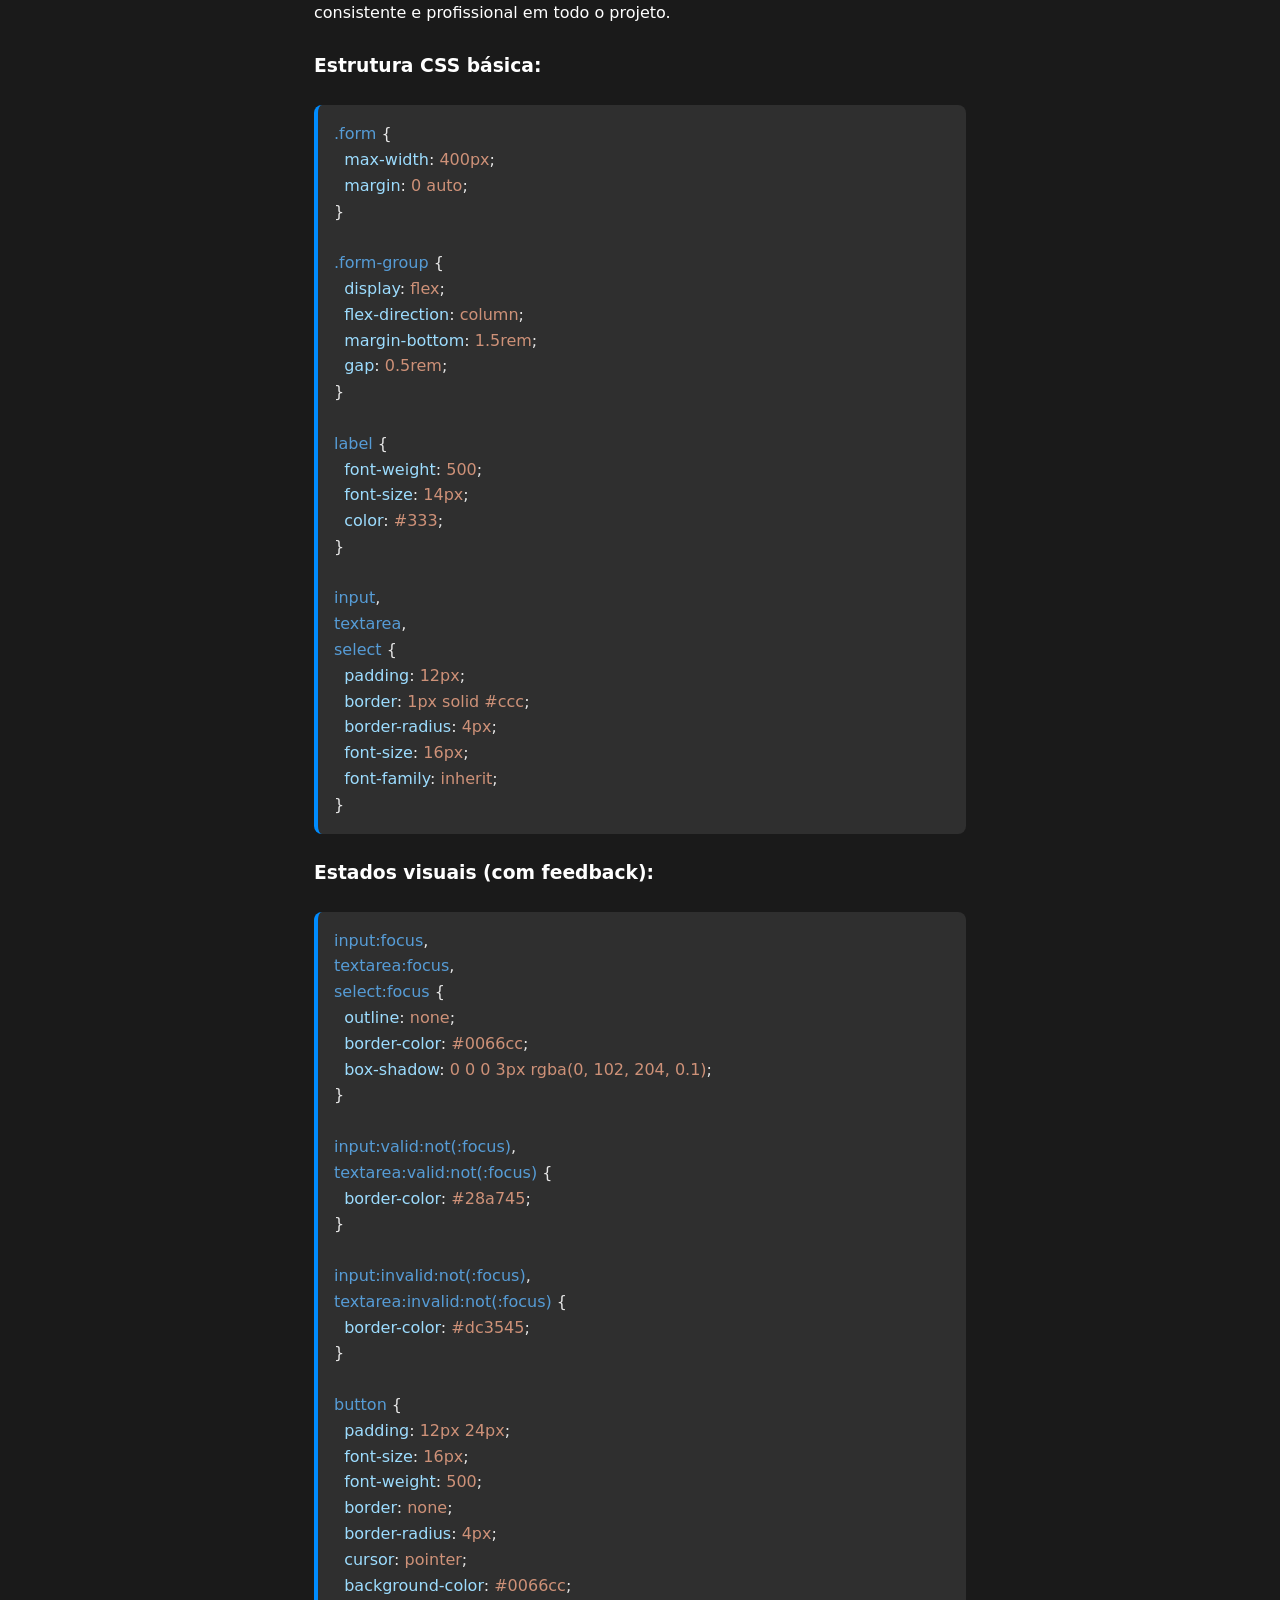
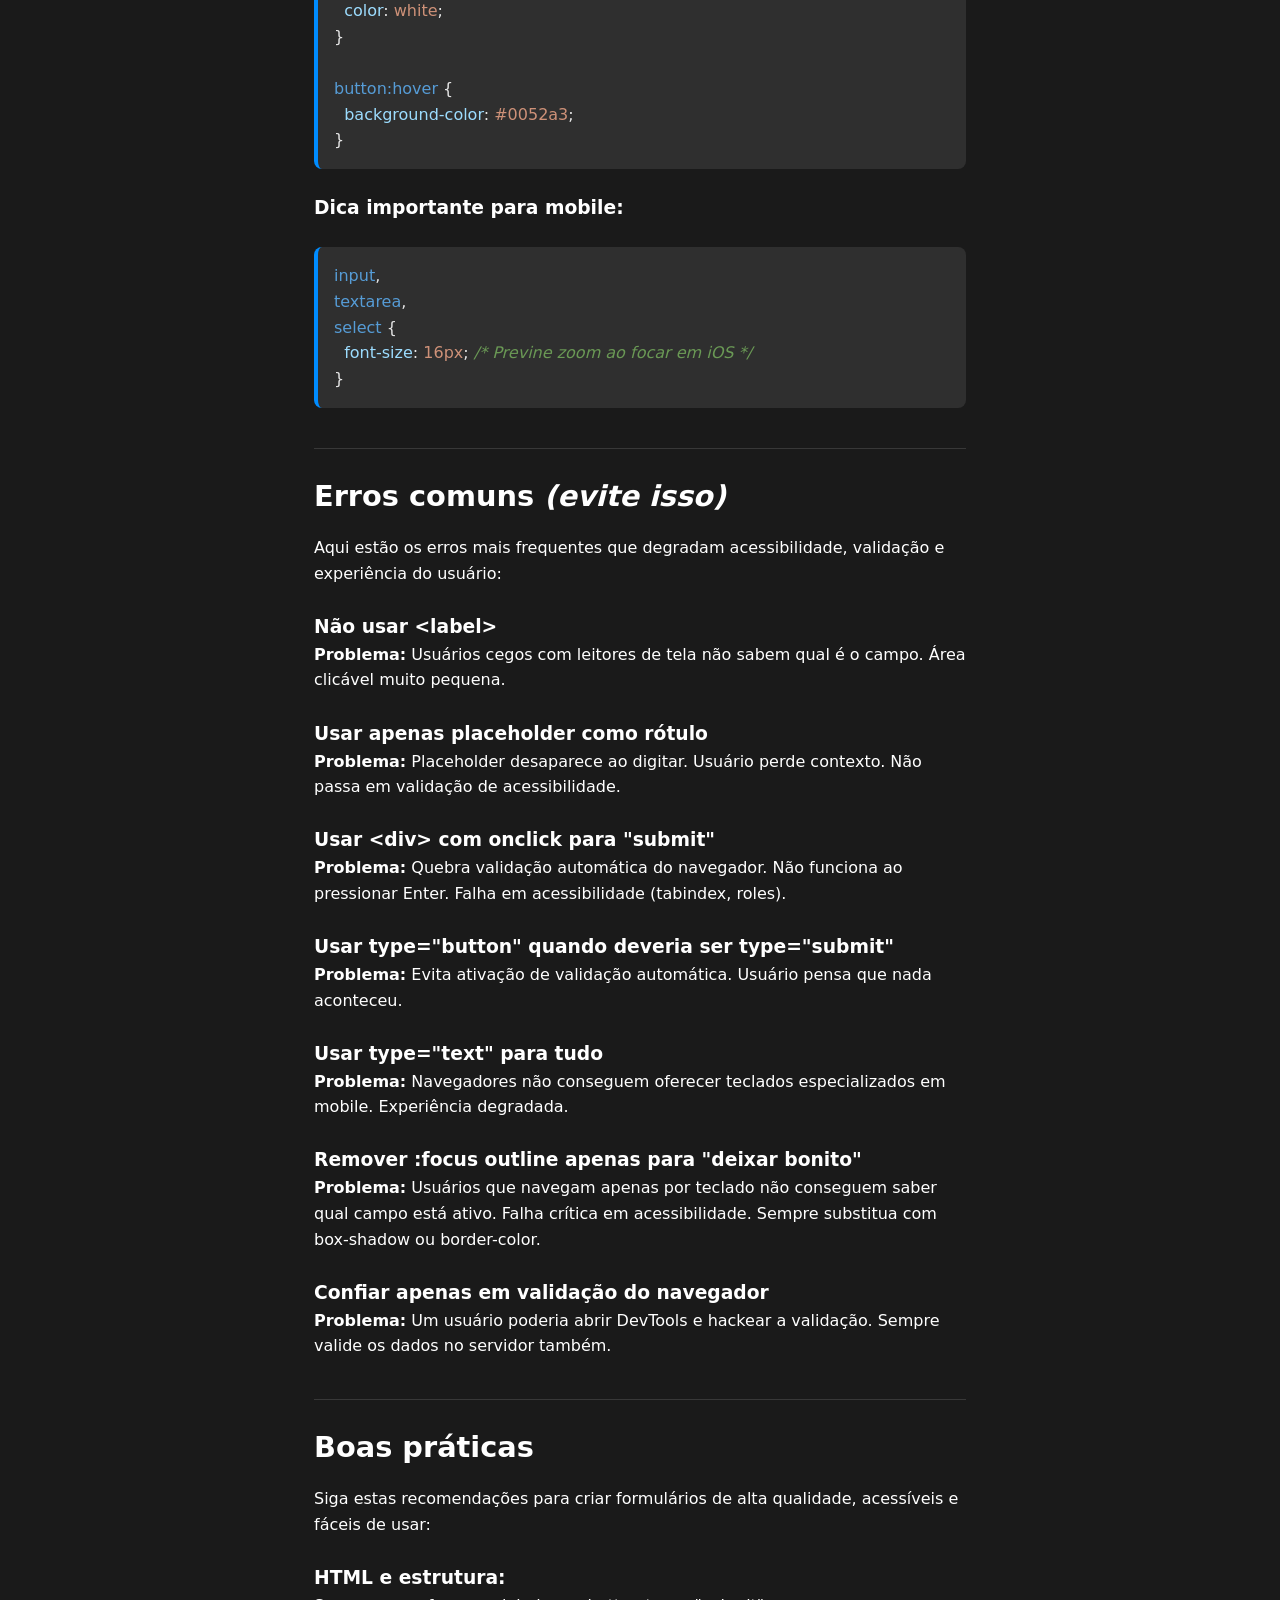
==== commit 8aa22cb8: "Ajuste rapido de CSS 2" ====
--- a/pages/forms.html
+++ b/pages/forms.html
@@ -4,7 +4,7 @@
 <head>
     <meta charset="UTF-8">
     <meta name="viewport" content="width=device-width, initial-scale=1.0">
-    <link rel="stylesheet" href="global.css">
+    <link rel="stylesheet" href="../global.css">
     <title>WebGuides</title>
 </head>
 
--- a/global.css
+++ b/global.css
@@ -0,0 +1,162 @@
+.code-block {
+    background-color: #1e1e1e;              
+    color: #d4d4d4;           
+    border-left: 4px solid var(--accent-color);
+}
+
+.token.tag { color: #569cd6; }     
+.token.attr { color: #9cdcfe; }      
+.token.string { color: #ce9178; }   
+.token.comment { color: #6a9955; font-style: italic; }
+.token.content { color: #d4d4d4; }   
+
+.code-block pre {
+    margin: 0;
+    font-family: inherit;
+    white-space: pre-wrap;      
+    word-wrap: break-word;    
+}
+
+:root{
+    --bg-color: #1a1a1a;                     /* Fundo escuro padrão */
+    --bg-header: #242424;                    /* Fundo do cabeçalho */
+    --bg-code: #2f2f2f;                      /* Fundo dos blocos de código */
+    --text-main: #ffffff;                    /* Texto principal */
+    --text-muted: #rgba(255,255,255,0.7);      /* Texto secundário */
+    --accent-color: #008cff;                 /* Verde do Vue para destaques/links */
+    --border-color: #383838;                 /* Bordas sutis */
+    --header-height: 60px;                     /* Variáveis de layout */
+}      
+
+
+* {
+    margin: 0;
+    padding: 0;
+    box-sizing: border-box;
+    font-family: -apple-system,system-ui, -apple-system, BlinkMacSystemFont, 'Segoe UI', Roboto, Oxygen, Ubuntu, Cantarell, 'Open Sans', 'Helvetica Neue', sans-serif;
+}
+
+body {
+    background-color: var(--bg-color);
+    color: var(--text-main);
+    line-height: 1.6;
+}
+
+a {
+    color: var(--text-main);
+    text-decoration: none;
+    transition: color 0.3s ease;
+}
+
+a:hover {
+    color: var(--accent-color);
+}
+
+.navbar {
+    position: sticky;
+    top: 0;
+    height: var(--header-height);
+    background-color: var(--bg-header);
+    border-bottom: 1px solid var(--border-color);
+    display: flex;
+    justify-content: space-between;
+    align-items: center;
+    padding: 2rem;
+    z-index: 100;
+}
+
+.logo {
+    font-size: 1.2rem;
+    font-weight: bold;
+    display: flex;
+    align-items: center;
+    gap: 10px;
+}
+
+.logo-icon {
+    color: var(--accent-color);
+    font-size: 1.5rem;
+}
+
+.layout-container {
+    display: grid;
+    grid-template-columns: 250px 1fr 250px; 
+    max-width: 1400px;
+    width: 100%;
+    margin: 0 auto;
+    min-height: calc(100vh - var(--header-height));
+}
+
+.sidebar-left, .sidebar-right {
+    padding: 2rem 1.5rem;
+    position: sticky;
+    top: var(--header-height);
+    height: calc(100vh - var(--header-height));
+    overflow-y: auto;
+}
+
+.sidebar-left {
+    border-right: 1px solid var(--border-color);
+}
+
+.sidebar-right {
+    font-size: 0.85rem;
+    border-left: 1px solid var(--border-color);
+}
+
+.sidebar-left h3, .sidebar-right h3 {
+    font-size: 1.2rem;
+    color: var(--text-main);
+    margin-bottom: 1rem;
+    text-transform: uppercase;
+    letter-spacing: 0.05em;
+}
+
+.sidebar-left ul, .sidebar-right ul {
+    list-style: none;
+    display: flex;
+    flex-direction: column;
+    gap: 0.8rem;
+}
+
+.sidebar-left a.active {
+    color: var(--accent-color);
+    font-weight: bold;
+}
+
+.content {
+    padding: 3rem 4rem;
+    max-width: 900px;
+}
+
+.content h1 {
+    font-size: 2.5rem;
+    margin-bottom: 1.5rem;
+}
+
+.content h2 {
+    font-size: 1.8rem;
+    margin-top: 2.5rem;
+    margin-bottom: 1rem;
+    border-top: 1px solid var(--border-color);
+    padding-top: 1.5rem;
+}
+
+.code-block {
+    background-color: var(--bg-code);
+    padding: 1rem;
+    border-radius: 8px;
+    margin: 1.5rem 0;
+    overflow-x: auto;
+    font-family: monospace;
+    color: #e6e6e6;
+}
+
+html {
+    scroll-behavior: smooth;
+}
+
+.content h2, 
+.content h3 {
+    scroll-margin-top: calc(var(--header-height)); 
+}
